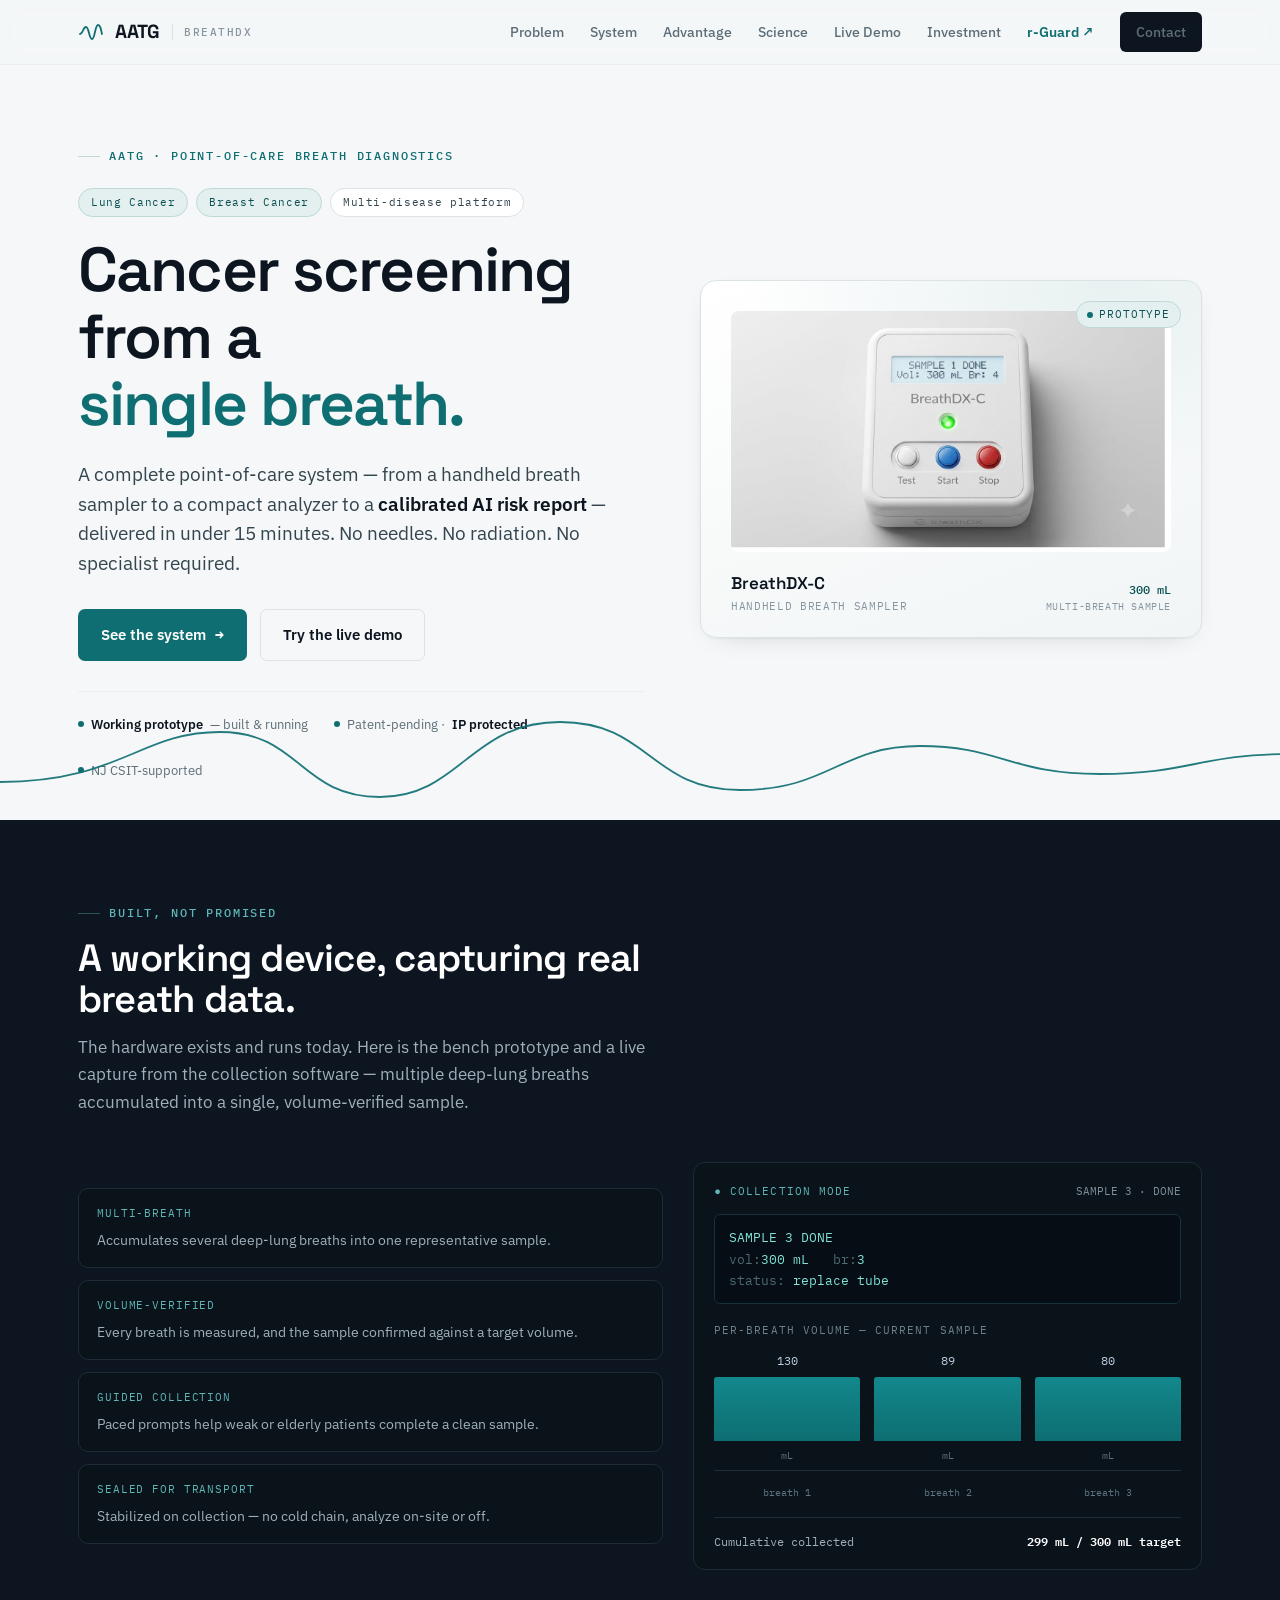
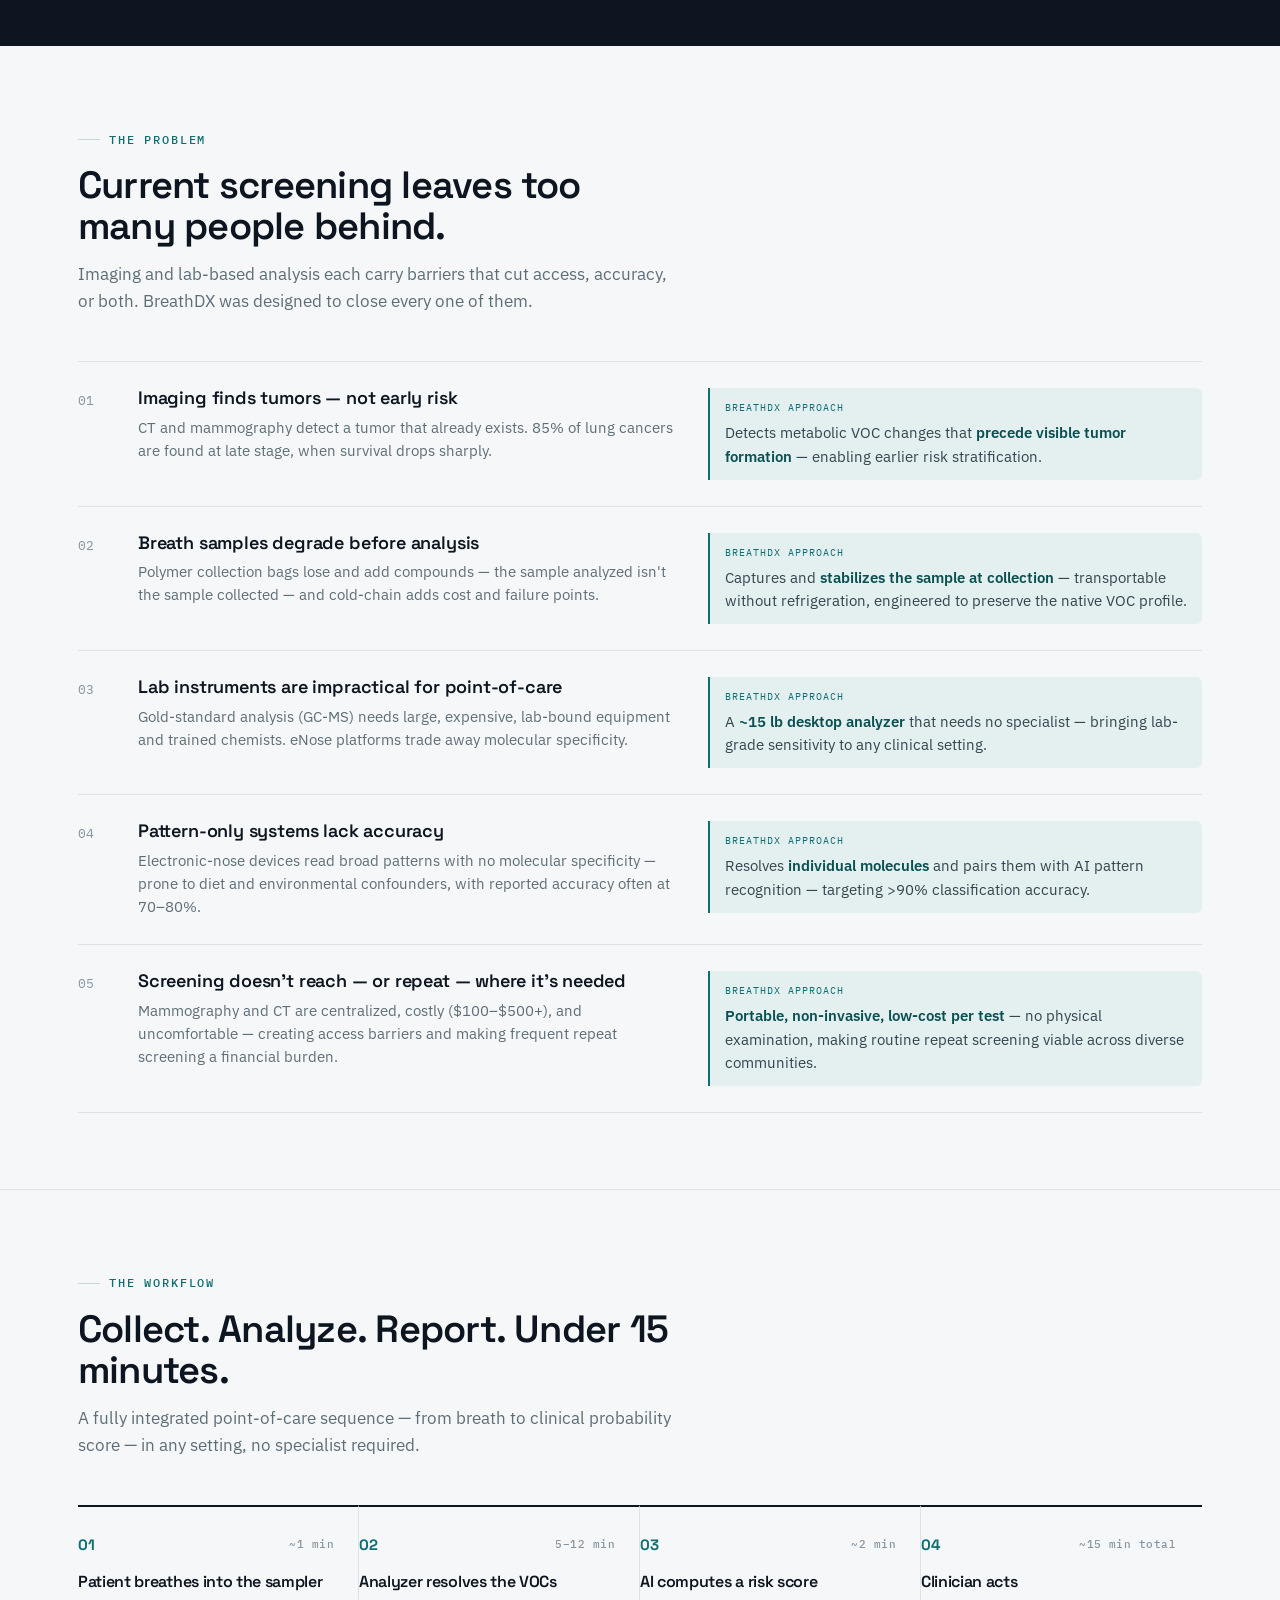
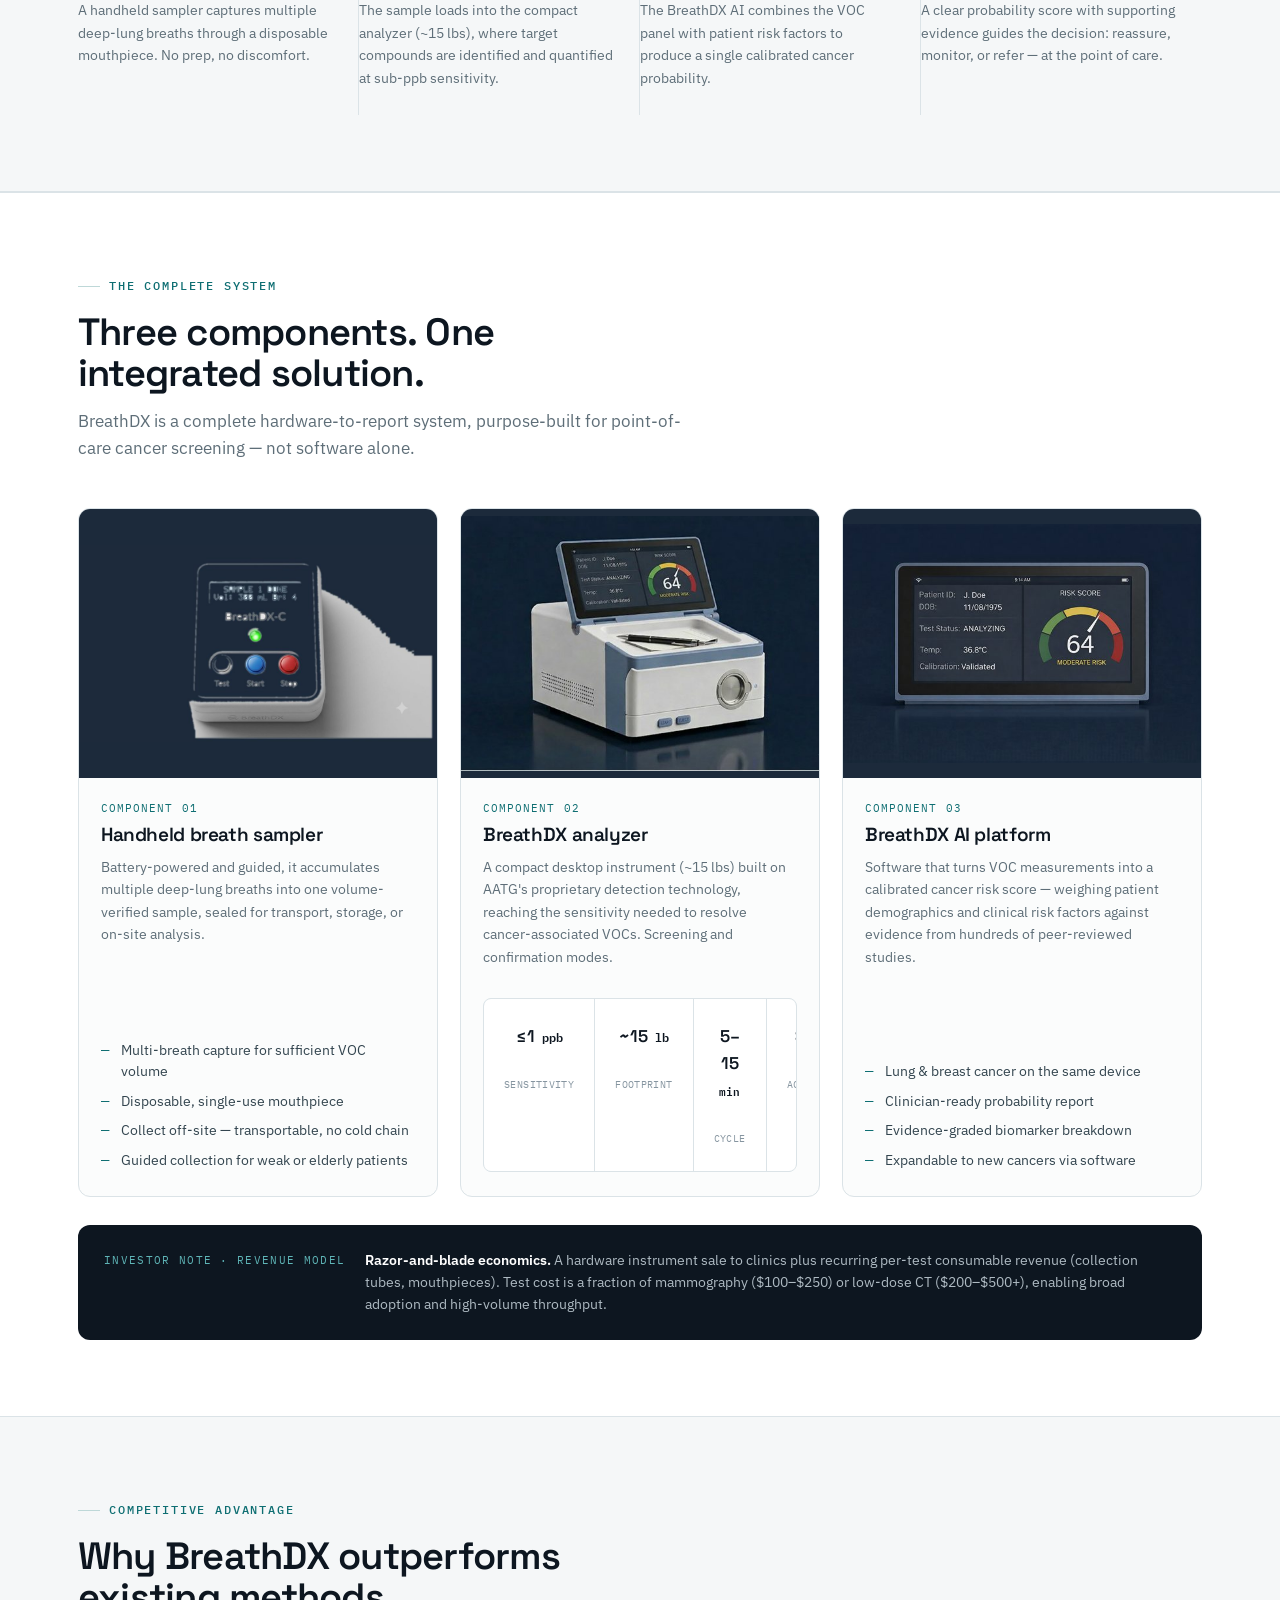
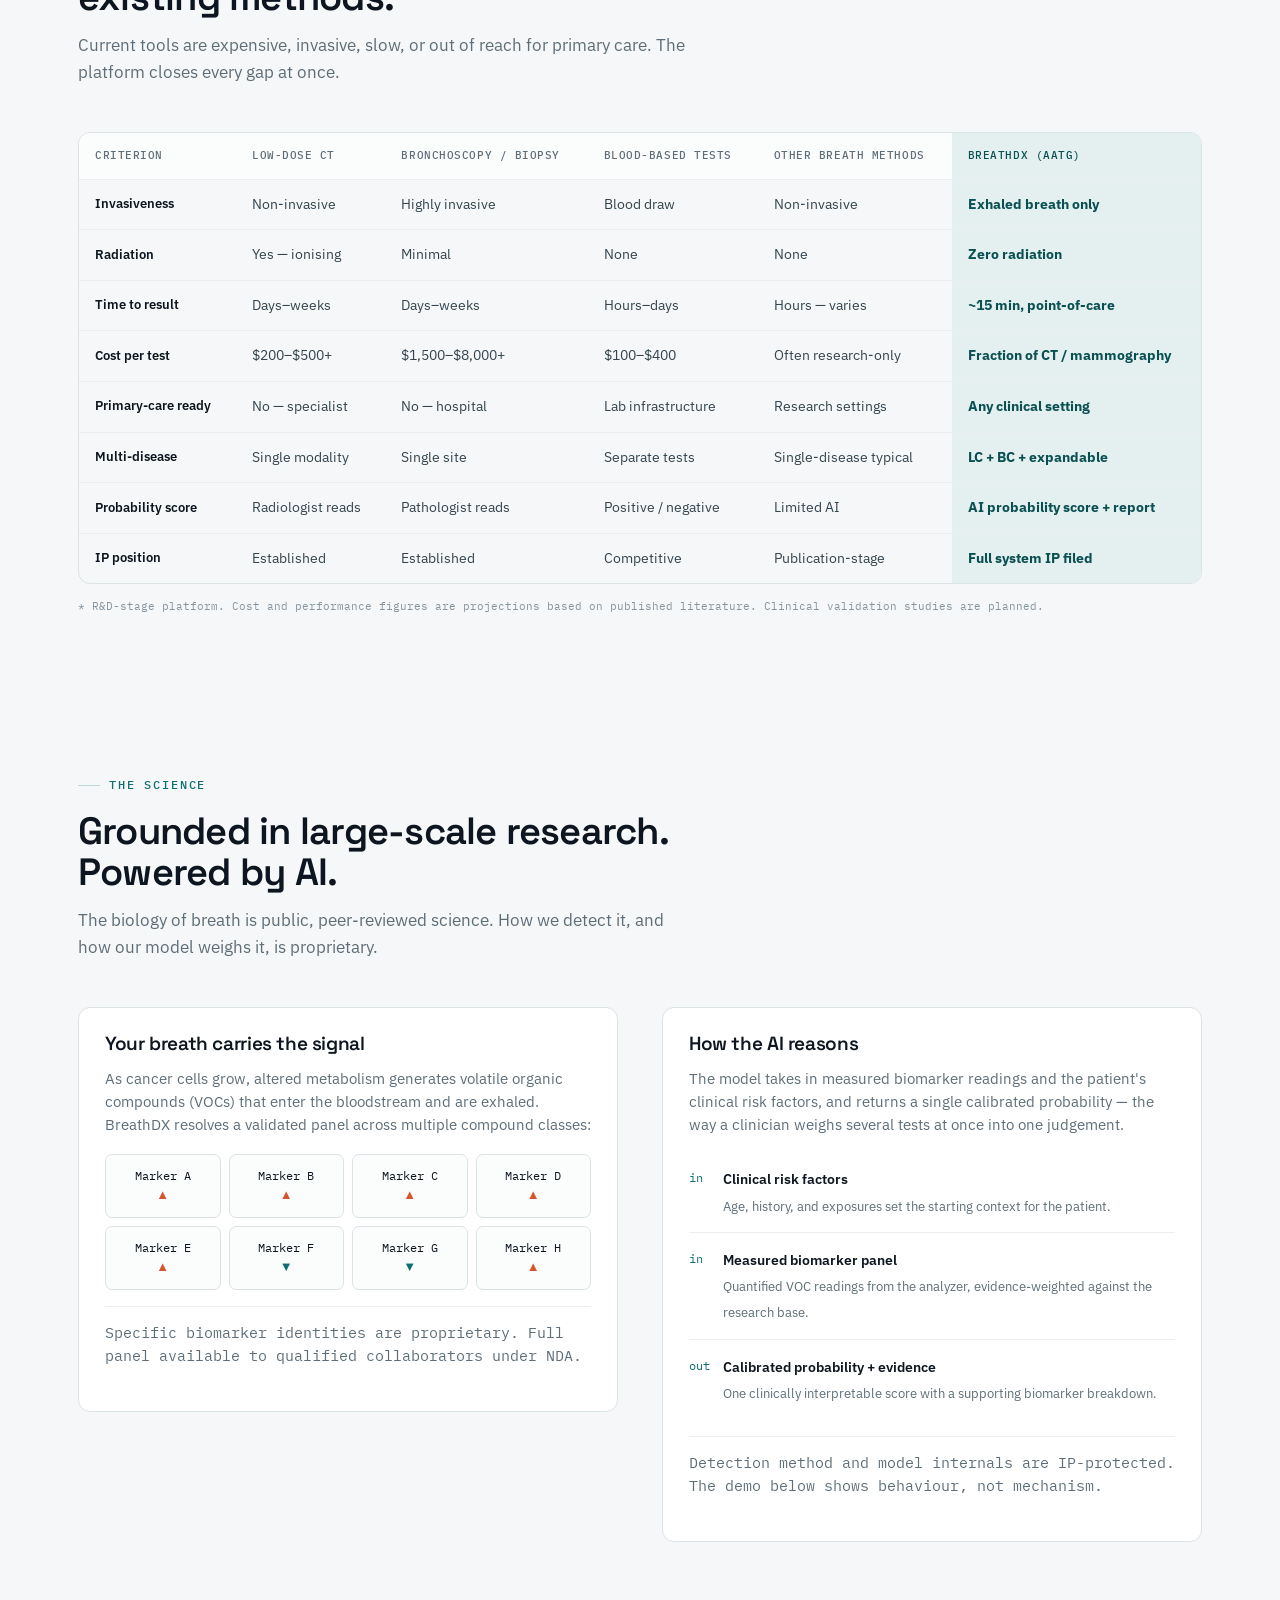
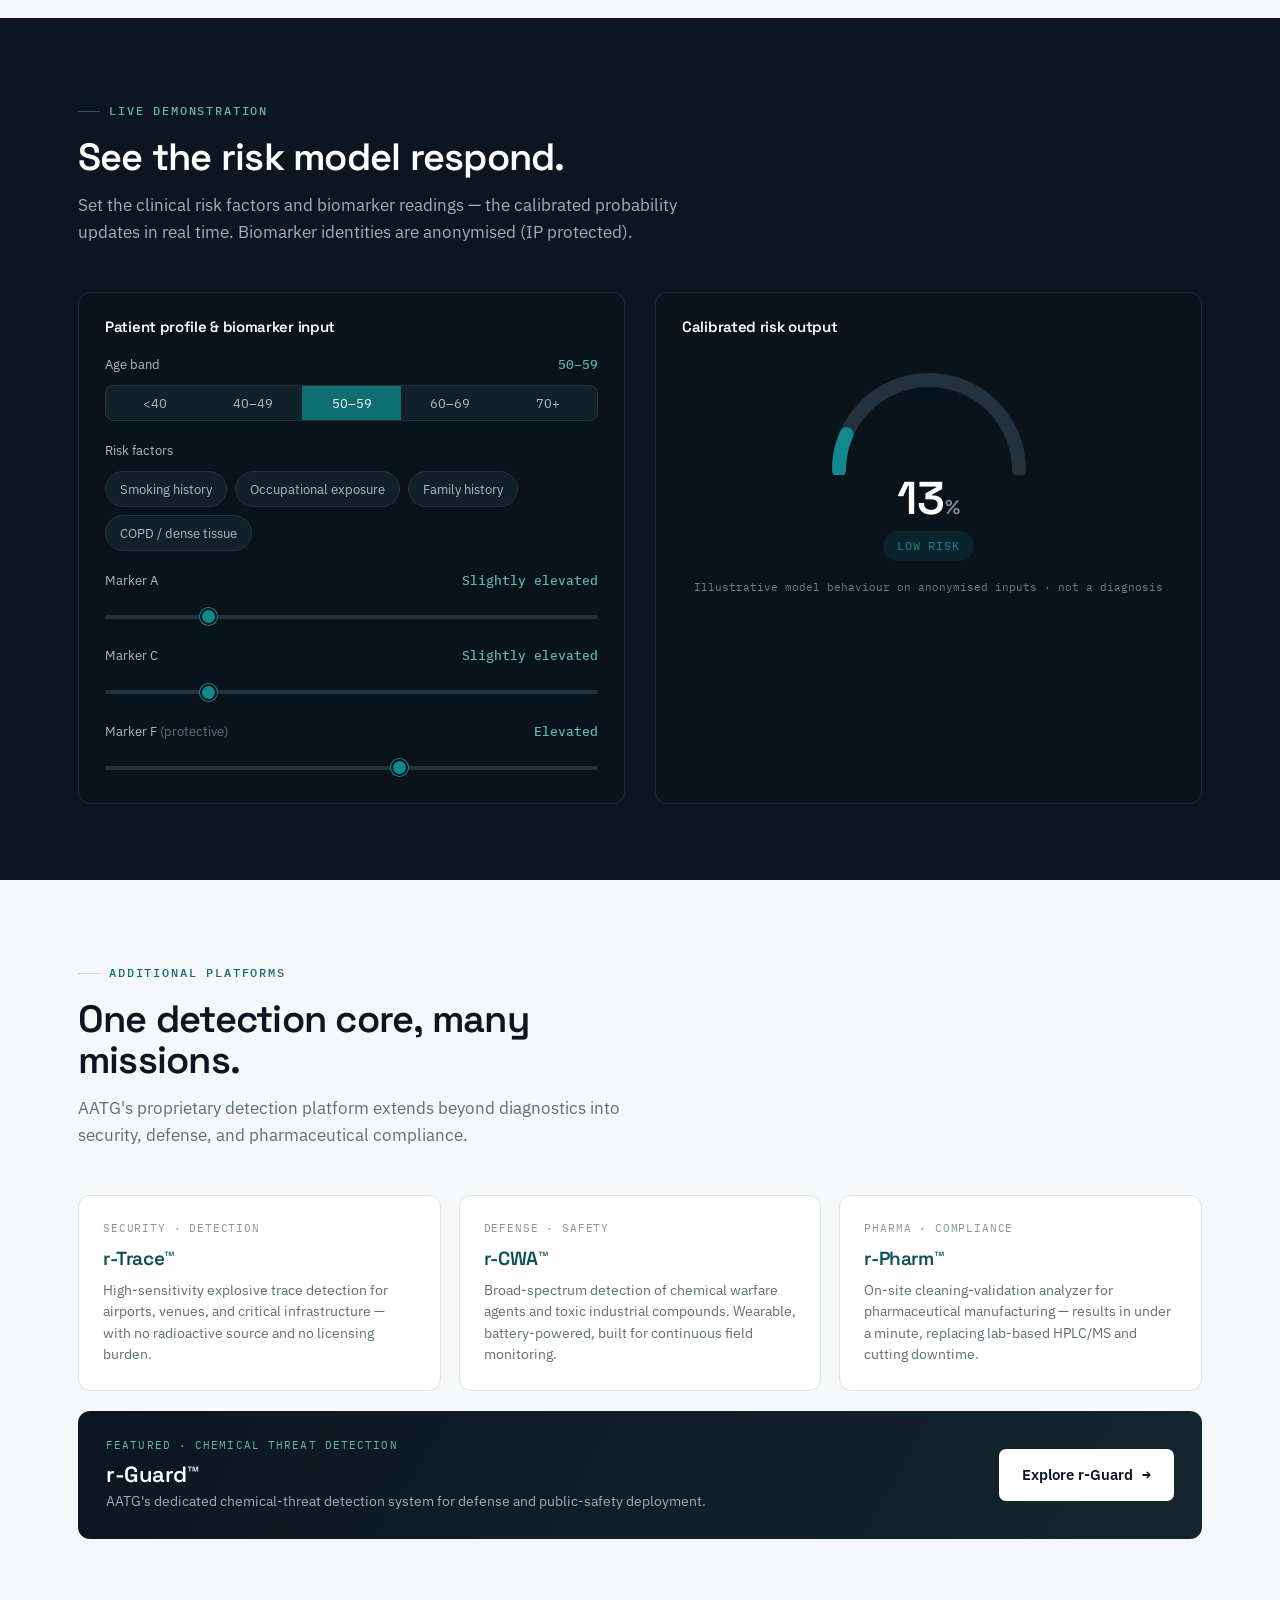
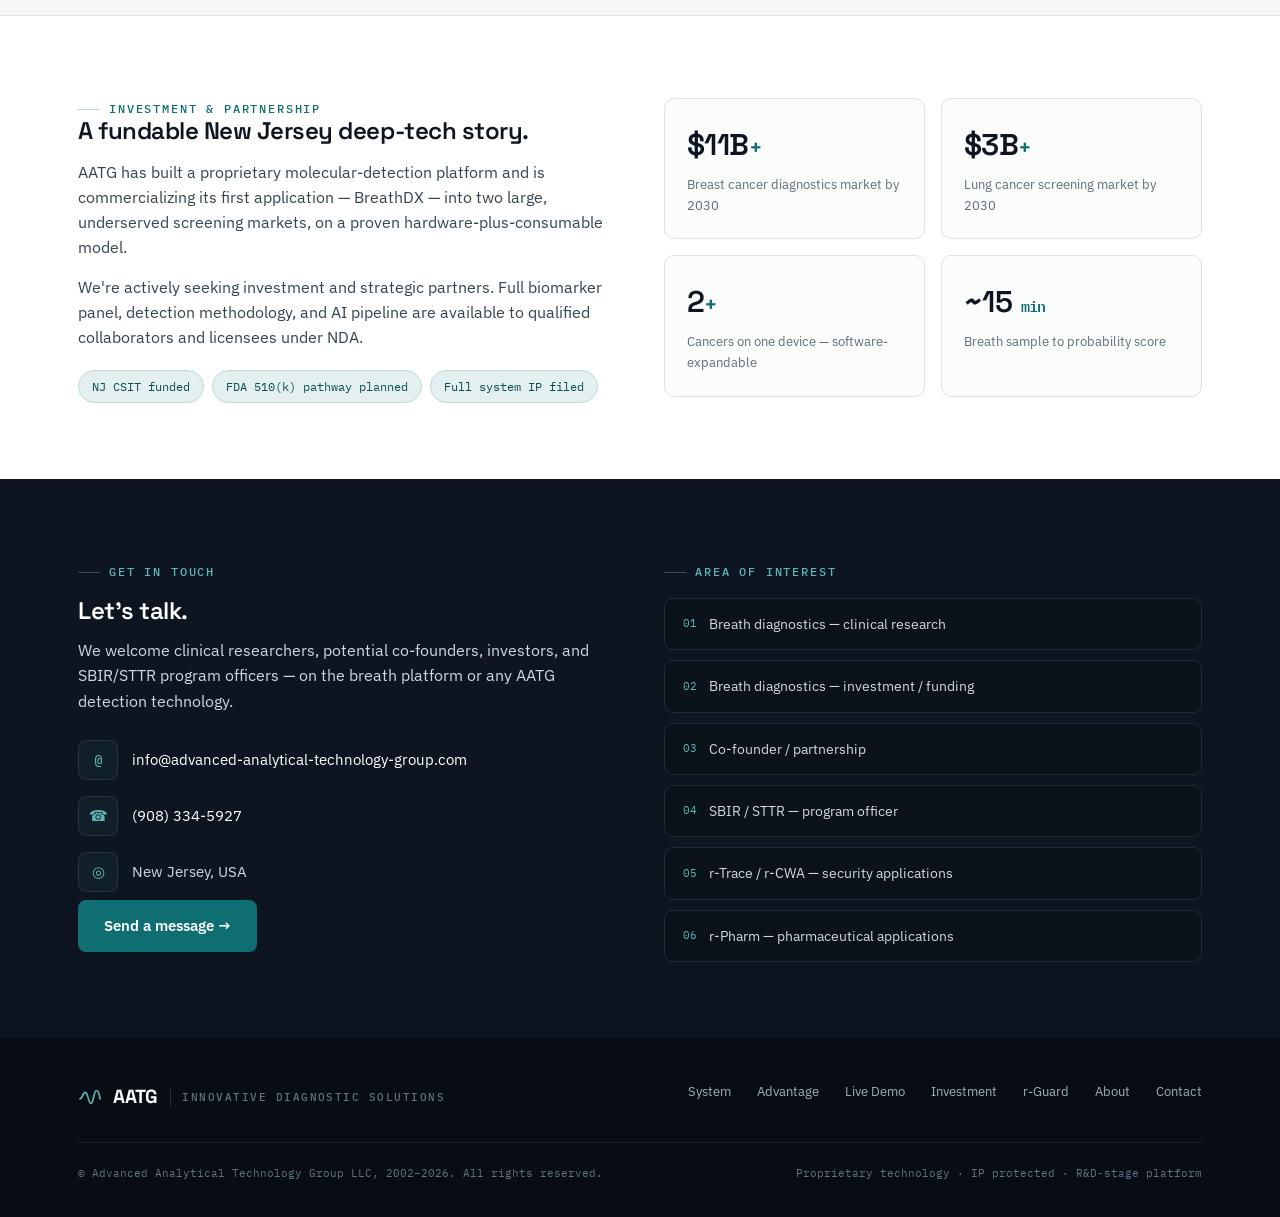
==== index.html @ a1926a1c "new sampler" ====
<!DOCTYPE html>
<html lang="en">
<head>
<meta charset="UTF-8">
<meta name="viewport" content="width=device-width, initial-scale=1.0">
<title>BreathDX — Point-of-Care Breath Cancer Screening | AATG</title>
<meta name="description" content="BreathDX by AATG: a point-of-care system that screens for cancer from a single breath — handheld sampler, compact analyzer, and calibrated AI risk report in under 15 minutes.">
<link rel="icon" type="image/png" href="[data-uri]">
<link rel="preconnect" href="https://fonts.googleapis.com">
<link rel="preconnect" href="https://fonts.gstatic.com" crossorigin>
<link href="https://fonts.googleapis.com/css2?family=Space+Grotesk:wght@400;500;600;700&family=IBM+Plex+Sans:wght@400;500;600;700&family=IBM+Plex+Mono:wght@400;500;600&display=swap" rel="stylesheet">
<style>
:root{
  --paper:#F5F7F8; --panel:#FFFFFF; --panel-2:#FBFCFC;
  --line:#DBE3E7; --line-soft:#E9EEF0;
  --ink:#0D1620; --body:#33454F; --muted:#5E6E78; --faint:#8695A0;
  --teal:#0E6E72; --teal-deep:#0A5053; --teal-tint:#E4EFEF; --teal-line:#BED8D8;
  --coral:#D6552F; --coral-deep:#B8461F; --coral-tint:#FAEBE3;
  --shadow:0 1px 2px rgba(13,22,32,.04), 0 8px 28px -18px rgba(13,22,32,.28);
  --radius:8px;
  --maxw:1180px;
  --display:'Space Grotesk',sans-serif;
  --sans:'IBM Plex Sans',sans-serif;
  --mono:'IBM Plex Mono',monospace;
}
*{box-sizing:border-box;margin:0;padding:0}
html{scroll-behavior:smooth}
body{
  font-family:var(--sans); color:var(--body); background:var(--paper);
  line-height:1.6; -webkit-font-smoothing:antialiased; overflow-x:hidden;
}
h1,h2,h3,h4{font-family:var(--display); color:var(--ink); line-height:1.08; letter-spacing:-.02em; font-weight:600}
a{color:inherit; text-decoration:none}
img{max-width:100%; display:block}
.wrap{max-width:var(--maxw); margin:0 auto; padding:0 28px}
.eyebrow{
  font-family:var(--mono); font-size:11.5px; font-weight:500; letter-spacing:.16em;
  text-transform:uppercase; color:var(--teal); display:inline-flex; align-items:center; gap:9px;
}
.eyebrow::before{content:""; width:22px; height:1px; background:var(--teal-line)}
.mono{font-family:var(--mono)}

/* ---------- NAV ---------- */
header.nav{position:sticky; top:0; z-index:60; background:rgba(245,247,248,.82); backdrop-filter:blur(10px); border-bottom:1px solid var(--line-soft)}
.nav-in{display:flex; align-items:center; justify-content:space-between; height:64px; max-width:var(--maxw); margin:0 auto; padding:0 28px}
.brand{display:flex; align-items:center; gap:11px; font-family:var(--display); font-weight:700; font-size:19px; letter-spacing:-.02em; color:var(--ink)}
.brand svg{display:block}
.brand .sub{font-family:var(--mono); font-weight:500; font-size:10.5px; letter-spacing:.14em; color:var(--faint); text-transform:uppercase; padding-left:11px; margin-left:2px; border-left:1px solid var(--line)}
.nav-links{display:flex; align-items:center; gap:26px}
.nav-links a{font-size:14px; color:var(--muted); font-weight:500; transition:color .15s}
.nav-links a:hover{color:var(--ink)}
.nav-links a.guard{color:var(--teal); font-weight:600}
.nav-cta{font-family:var(--sans); font-size:13.5px; font-weight:600; color:#fff; background:var(--ink); padding:9px 16px; border-radius:6px; transition:background .15s}
.nav-cta:hover{background:var(--teal)}
.burger{display:none; background:none; border:1px solid var(--line); border-radius:6px; width:40px; height:38px; cursor:pointer; align-items:center; justify-content:center}
.burger span{display:block; width:18px; height:2px; background:var(--ink); position:relative}
.burger span::before,.burger span::after{content:""; position:absolute; left:0; width:18px; height:2px; background:var(--ink)}
.burger span::before{top:-6px}.burger span::after{top:6px}

/* ---------- HERO ---------- */
.hero{position:relative; padding:74px 0 40px; overflow:hidden}
.hero-grid{display:grid; grid-template-columns:1.06fr .94fr; gap:56px; align-items:center}
.hero .tags{display:flex; gap:8px; flex-wrap:wrap; margin:22px 0 20px}
.tag{font-family:var(--mono); font-size:11px; letter-spacing:.06em; color:var(--body); background:var(--panel); border:1px solid var(--line); border-radius:100px; padding:5px 12px}
.tag.lead{border-color:var(--teal-line); color:var(--teal-deep); background:var(--teal-tint)}
.hero h1{font-size:clamp(38px,5.4vw,62px); font-weight:600; letter-spacing:-.03em}
.hero h1 .u{color:var(--teal); position:relative; white-space:nowrap}
.hero p.lede{font-size:18.5px; color:var(--body); margin:22px 0 30px; max-width:33em}
.hero p.lede b{color:var(--ink); font-weight:600}
.cta-row{display:flex; gap:13px; flex-wrap:wrap; align-items:center}
.btn{font-family:var(--sans); font-weight:600; font-size:15px; padding:13px 22px; border-radius:7px; cursor:pointer; border:1px solid transparent; transition:transform .12s, background .15s, border-color .15s; display:inline-flex; align-items:center; gap:9px}
.btn:active{transform:translateY(1px)}
.btn-primary{background:var(--teal); color:#fff}
.btn-primary:hover{background:var(--teal-deep)}
.btn-ghost{background:transparent; color:var(--ink); border-color:var(--line)}
.btn-ghost:hover{border-color:var(--ink)}
.btn .ar{font-family:var(--mono)}
.hero-trust{margin-top:30px; padding-top:22px; border-top:1px solid var(--line-soft); display:flex; gap:26px; flex-wrap:wrap; font-size:12.5px; color:var(--muted)}
.hero-trust b{color:var(--ink); font-weight:600}
.hero-trust span{display:inline-flex; align-items:center; gap:7px}
.dot{width:6px; height:6px; border-radius:50%; background:var(--teal)}

/* hero product panel */
.hero-panel{position:relative}
.device-card{background:linear-gradient(160deg,#fff,#f1f5f5); border:1px solid var(--line); border-radius:16px; padding:30px 30px 22px; box-shadow:var(--shadow); position:relative; overflow:hidden}
.device-card::before{content:""; position:absolute; inset:0; background:radial-gradient(120% 90% at 80% 0%, rgba(14,110,114,.08), transparent 60%)}
.device-card img{position:relative; width:100%; border-radius:8px}
.device-meta{display:flex; justify-content:space-between; align-items:flex-end; margin-top:18px; position:relative}
.device-meta .name{font-family:var(--display); font-weight:600; font-size:17px; color:var(--ink)}
.device-meta .role{font-family:var(--mono); font-size:11px; color:var(--faint); letter-spacing:.06em; text-transform:uppercase}
.pill-live{font-family:var(--mono); font-size:10.5px; letter-spacing:.08em; color:var(--teal-deep); background:var(--teal-tint); border:1px solid var(--teal-line); border-radius:100px; padding:4px 10px; display:inline-flex; align-items:center; gap:6px}
.pulse{width:6px;height:6px;border-radius:50%;background:var(--teal);box-shadow:0 0 0 0 rgba(14,110,114,.5);animation:pulse 2s infinite}
@keyframes pulse{0%{box-shadow:0 0 0 0 rgba(14,110,114,.45)}70%{box-shadow:0 0 0 7px rgba(14,110,114,0)}100%{box-shadow:0 0 0 0 rgba(14,110,114,0)}}

/* breath waveform signature */
.breathline{position:absolute; left:0; right:0; bottom:-2px; height:120px; pointer-events:none; opacity:.9}
.breathline path{fill:none; stroke:var(--teal-line); stroke-width:1.4}
.breathline path.accent{stroke:var(--teal); stroke-width:1.8}

/* ---------- SECTION SHELL ---------- */
section{padding:76px 0; position:relative}
.section-head{max-width:38em; margin-bottom:46px}
.section-head h2{font-size:clamp(27px,3.4vw,38px); margin:16px 0 14px}
.section-head p{font-size:17px; color:var(--muted)}
.divider-breath{height:1px; background:var(--line-soft); position:relative}

/* ---------- PROOF ---------- */
.proof{background:var(--ink); color:#cdd8de}
.proof .eyebrow{color:#5fb6b8}.proof .eyebrow::before{background:#2b5457}
.proof h2{color:#fff}
.proof .section-head p{color:#9fb0ba}
.proof-grid{display:grid; grid-template-columns:1.15fr 1fr; gap:30px; align-items:stretch}
.proof-facts{display:flex; flex-direction:column; gap:12px; justify-content:center}
.pf{background:#0a121a; border:1px solid #1e2c37; border-radius:10px; padding:16px 18px}
.pf-k{font-family:var(--mono); font-size:11px; letter-spacing:.08em; text-transform:uppercase; color:#5fb6b8; margin-bottom:6px}
.pf-t{font-size:14px; color:#9fb0ba}
/* rebuilt GUI panel */
.gui{background:#0a121a; border:1px solid #1e2c37; border-radius:12px; padding:20px 20px 18px; font-family:var(--mono); display:flex; flex-direction:column}
.gui-top{display:flex; justify-content:space-between; align-items:center; margin-bottom:14px}
.gui-top .mode{font-size:11px; letter-spacing:.1em; color:#5fb6b8}
.gui-top .st{font-size:10.5px; color:#7d909c}
.gui-screen{background:#060d14; border:1px solid #17323a; border-radius:6px; padding:12px 14px; color:#7fe3d8; font-size:12.5px; line-height:1.7; margin-bottom:18px}
.gui-screen .k{color:#4c6b72}
.gui-label{font-size:10.5px; letter-spacing:.1em; color:#6d818d; text-transform:uppercase; margin-bottom:12px}
.bars{display:flex; align-items:flex-end; gap:14px; height:120px; padding-bottom:6px; border-bottom:1px solid #1e2c37; margin-bottom:6px}
.bar{flex:1; display:flex; flex-direction:column; align-items:center; gap:7px; height:100%; justify-content:flex-end}
.bar .col{width:100%; background:linear-gradient(180deg,#12888c,#0e6e72); border-radius:3px 3px 0 0; position:relative}
.bar .v{font-size:12px; color:#bcd}
.bar .n{font-size:10px; color:#5f7480}
.bar-x{display:flex; gap:14px; margin-top:8px}
.bar-x span{flex:1; text-align:center; font-size:10px; color:#5f7480}
.gui-sum{display:flex; justify-content:space-between; margin-top:16px; padding-top:14px; border-top:1px solid #1e2c37; font-size:12px; color:#9fb0ba}
.gui-sum b{color:#fff; font-weight:600}

/* ---------- PROBLEM ---------- */
.prob-list{display:flex; flex-direction:column; gap:0; border-top:1px solid var(--line)}
.prob{display:grid; grid-template-columns:34px 1.1fr 1fr; gap:26px; padding:26px 0; border-bottom:1px solid var(--line); align-items:start}
.prob .idx{font-family:var(--mono); font-size:13px; color:var(--faint); padding-top:3px}
.prob h3{font-size:18px; margin-bottom:8px; letter-spacing:-.01em}
.prob .p-old{font-size:14.5px; color:var(--muted)}
.prob .p-fix{font-size:14.5px; color:var(--body); background:var(--teal-tint); border-left:2px solid var(--teal); padding:12px 15px; border-radius:0 6px 6px 0}
.prob .p-fix b{color:var(--teal-deep); font-weight:600}
.prob .p-fix .lbl{font-family:var(--mono); font-size:10px; letter-spacing:.1em; text-transform:uppercase; color:var(--teal); display:block; margin-bottom:5px}

/* ---------- WORKFLOW ---------- */
.flow{display:grid; grid-template-columns:repeat(4,1fr); gap:0; counter-reset:step}
.step{padding:26px 24px 26px 0; border-top:2px solid var(--ink); position:relative}
.step:not(:last-child){border-right:1px solid var(--line); padding-right:24px; margin-right:0; padding-left:0}
.step{padding-left:0; padding-right:26px}
.step .num{font-family:var(--display); font-weight:700; font-size:15px; color:var(--teal); display:flex; align-items:center; justify-content:space-between; margin-bottom:16px}
.step .num .t{font-family:var(--mono); font-size:11px; letter-spacing:.04em; color:var(--faint); font-weight:500}
.step h3{font-size:16px; margin-bottom:9px}
.step p{font-size:14px; color:var(--muted)}
@media(max-width:820px){.flow{grid-template-columns:1fr 1fr}}

/* ---------- SYSTEM ---------- */
.sys{background:var(--panel); border-top:1px solid var(--line); border-bottom:1px solid var(--line)}
.sys-grid{display:grid; grid-template-columns:repeat(3,1fr); gap:22px}
.comp{border:1px solid var(--line); border-radius:12px; background:var(--panel-2); overflow:hidden; display:flex; flex-direction:column}
.comp .ph{background:#1C2A3B; padding:0; aspect-ratio:4/3; display:flex; align-items:center; justify-content:center; overflow:hidden}
.comp .ph img{width:100%; height:100%; object-fit:contain}
.comp .body{padding:22px 22px 24px; flex:1; display:flex; flex-direction:column}
.comp .k{font-family:var(--mono); font-size:10.5px; letter-spacing:.1em; text-transform:uppercase; color:var(--teal); margin-bottom:9px}
.comp h3{font-size:19px; margin-bottom:10px}
.comp p{font-size:14px; color:var(--muted); margin-bottom:16px}
.comp ul{list-style:none; margin-top:auto; display:flex; flex-direction:column; gap:8px}
.comp li{font-size:13.5px; color:var(--body); padding-left:20px; position:relative}
.comp li::before{content:"—"; position:absolute; left:0; color:var(--teal); font-family:var(--mono)}
.specrow{display:grid; grid-template-columns:repeat(4,1fr); gap:1px; background:var(--line); border:1px solid var(--line); border-radius:8px; overflow:hidden; margin-top:14px}
.specrow div{background:var(--panel); padding:12px 10px; text-align:center}
.specrow .val{font-family:var(--display); font-weight:600; font-size:17px; color:var(--ink)}
.specrow .cap{font-family:var(--mono); font-size:9.5px; letter-spacing:.04em; color:var(--faint); text-transform:uppercase; margin-top:3px}

.investor-note{margin-top:28px; background:var(--ink); color:#cfd9df; border-radius:12px; padding:24px 26px; display:grid; grid-template-columns:auto 1fr; gap:20px; align-items:center}
.investor-note .k{font-family:var(--mono); font-size:11px; letter-spacing:.12em; color:#5fb6b8; white-space:nowrap; align-self:start; padding-top:3px}
.investor-note p{font-size:14px; color:#aebac2; margin:0}
.investor-note b{color:#fff; font-weight:600}

/* ---------- ADVANTAGE TABLE ---------- */
.cmp-wrap{overflow-x:auto; border:1px solid var(--line); border-radius:12px}
table.cmp{width:100%; border-collapse:collapse; min-width:820px; font-size:13.5px}
table.cmp th,table.cmp td{padding:14px 16px; text-align:left; border-bottom:1px solid var(--line-soft)}
table.cmp thead th{font-family:var(--mono); font-size:11px; letter-spacing:.05em; text-transform:uppercase; color:var(--muted); font-weight:500; background:var(--panel-2); vertical-align:bottom}
table.cmp thead th.us{color:var(--teal-deep); background:var(--teal-tint)}
table.cmp tbody th{font-family:var(--sans); font-weight:600; color:var(--ink); font-size:13px}
table.cmp td.us{background:var(--teal-tint); color:var(--teal-deep); font-weight:500}
table.cmp td.us b{color:var(--teal-deep)}
table.cmp tbody tr:last-child td,table.cmp tbody tr:last-child th{border-bottom:none}
.cmp-note{font-family:var(--mono); font-size:11px; color:var(--faint); margin-top:14px}

/* ---------- SCIENCE ---------- */
.sci-grid{display:grid; grid-template-columns:1fr 1fr; gap:44px; align-items:start}
.sci-card{background:var(--panel); border:1px solid var(--line); border-radius:12px; padding:26px}
.sci-card h3{font-size:19px; margin-bottom:12px; display:flex; align-items:center; gap:10px}
.sci-card p{font-size:14.5px; color:var(--muted); margin-bottom:18px}
.biopanel{display:grid; grid-template-columns:repeat(4,1fr); gap:8px}
.biochip{background:var(--panel-2); border:1px solid var(--line); border-radius:7px; padding:11px 8px; text-align:center}
.biochip .nm{font-family:var(--mono); font-size:12px; color:var(--ink)}
.biochip .ar{font-size:13px; font-weight:700}
.biochip .ar.up{color:var(--coral)}.biochip .ar.dn{color:var(--teal)}
.reason{display:flex; flex-direction:column; gap:2px}
.reason .r{display:flex; gap:14px; padding:14px 0; border-bottom:1px solid var(--line-soft)}
.reason .r:last-child{border-bottom:none}
.reason .ri{font-family:var(--mono); font-size:12px; color:var(--teal); width:20px; flex-shrink:0}
.reason .rt b{color:var(--ink); font-weight:600; font-size:14px; display:block; margin-bottom:2px; font-family:var(--sans)}
.reason .rt span{font-size:13px; color:var(--muted)}
.note-ip{font-family:var(--mono); font-size:11px; color:var(--faint); margin-top:16px; padding-top:14px; border-top:1px solid var(--line-soft)}

/* ---------- DEMO ---------- */
.demo{background:var(--ink); color:#cdd8de}
.demo .eyebrow{color:#5fb6b8}.demo .eyebrow::before{background:#2b5457}
.demo h2{color:#fff}.demo .section-head p{color:#9fb0ba}
.demo-grid{display:grid; grid-template-columns:1fr 1fr; gap:30px; align-items:stretch}
.demo-inputs,.demo-out{background:#0a121a; border:1px solid #1e2c37; border-radius:12px; padding:26px}
.demo-inputs h4,.demo-out h4{color:#fff; font-family:var(--display); font-size:15px; margin-bottom:20px; font-weight:600}
.ctrl{margin-bottom:20px}
.ctrl .lab{display:flex; justify-content:space-between; font-size:13px; color:#aebac2; margin-bottom:9px}
.ctrl .lab b{color:#5fb6b8; font-family:var(--mono); font-weight:500}
input[type=range]{width:100%; -webkit-appearance:none; height:4px; border-radius:4px; background:#22333f; outline:none}
input[type=range]::-webkit-slider-thumb{-webkit-appearance:none; width:17px; height:17px; border-radius:50%; background:#12888c; cursor:pointer; border:2px solid #0a121a; box-shadow:0 0 0 1px #12888c}
input[type=range]::-moz-range-thumb{width:15px; height:15px; border-radius:50%; background:#12888c; cursor:pointer; border:2px solid #0a121a}
.toggles{display:flex; gap:8px; flex-wrap:wrap}
.tg{font-family:var(--sans); font-size:12.5px; color:#aebac2; background:#12202a; border:1px solid #24343f; border-radius:100px; padding:7px 14px; cursor:pointer; transition:all .15s; user-select:none}
.tg.on{background:var(--teal); color:#fff; border-color:var(--teal)}
.seg{display:flex; background:#12202a; border:1px solid #24343f; border-radius:8px; overflow:hidden}
.seg button{flex:1; font-family:var(--sans); font-size:12.5px; color:#aebac2; background:none; border:none; padding:9px 4px; cursor:pointer; transition:all .15s}
.seg button.on{background:var(--teal); color:#fff}
.gauge-wrap{display:flex; flex-direction:column; align-items:center; justify-content:center; flex:1}
.gauge{position:relative; width:210px; height:120px}
.gval{font-family:var(--display); font-weight:600; font-size:46px; color:#fff; text-align:center; line-height:1}
.gval small{font-size:20px; color:#7d909c}
.gband{text-align:center; font-family:var(--mono); font-size:12px; letter-spacing:.08em; text-transform:uppercase; margin-top:10px; padding:5px 14px; border-radius:100px; display:inline-block}
.demo-foot{font-family:var(--mono); font-size:11px; color:#6d818d; margin-top:18px; text-align:center}

/* ---------- PLATFORMS ---------- */
.plat-grid{display:grid; grid-template-columns:repeat(3,1fr); gap:18px}
.plat{border:1px solid var(--line); border-radius:12px; padding:24px; background:var(--panel); transition:border-color .15s, transform .15s}
.plat:hover{border-color:var(--teal-line); transform:translateY(-2px)}
.plat .k{font-family:var(--mono); font-size:10.5px; letter-spacing:.08em; text-transform:uppercase; color:var(--faint); margin-bottom:12px}
.plat h3{font-size:19px; color:var(--teal-deep); margin-bottom:10px}
.plat p{font-size:13.5px; color:var(--muted)}
.guard-strip{margin-top:20px; background:linear-gradient(120deg,var(--ink),#13252d); border-radius:12px; padding:26px 28px; display:flex; align-items:center; justify-content:space-between; gap:24px; flex-wrap:wrap}
.guard-strip .gt .k{font-family:var(--mono); font-size:11px; letter-spacing:.1em; color:#5fb6b8; text-transform:uppercase}
.guard-strip .gt h3{color:#fff; font-size:22px; margin:8px 0 4px}
.guard-strip .gt p{color:#9fb0ba; font-size:14px; max-width:44em}
.guard-strip .btn-primary{background:#fff; color:var(--ink)}
.guard-strip .btn-primary:hover{background:var(--teal-tint)}

/* ---------- INVESTMENT ---------- */
.inv{background:var(--panel); border-top:1px solid var(--line)}
.inv-grid{display:grid; grid-template-columns:1fr 1fr; gap:48px; align-items:center}
.inv-stats{display:grid; grid-template-columns:1fr 1fr; gap:16px}
.istat{border:1px solid var(--line); border-radius:10px; padding:22px; background:var(--panel-2)}
.istat .v{font-family:var(--display); font-weight:600; font-size:30px; color:var(--ink); letter-spacing:-.02em}
.istat .v small{color:var(--teal); font-size:22px}
.istat .l{font-size:13px; color:var(--muted); margin-top:6px}
.inv-body h2{margin-bottom:16px}
.inv-body p{font-size:15.5px; color:var(--body); margin-bottom:16px}
.inv-tags{display:flex; gap:8px; flex-wrap:wrap; margin-top:20px}
.inv-tags span{font-family:var(--mono); font-size:12px; color:var(--teal-deep); background:var(--teal-tint); border:1px solid var(--teal-line); border-radius:100px; padding:6px 13px}

/* ---------- CONTACT ---------- */
.contact{background:var(--ink); color:#cdd8de}
.contact h2{color:#fff}
.contact-grid{display:grid; grid-template-columns:1fr 1fr; gap:48px; align-items:start}
.contact .eyebrow{color:#5fb6b8}.contact .eyebrow::before{background:#2b5457}
.contact .section-head p{color:#9fb0ba}
.cdetails{display:flex; flex-direction:column; gap:16px; margin-top:4px}
.cdet{display:flex; align-items:center; gap:14px; font-size:15px; color:#cfd9df}
.cdet .ic{width:40px; height:40px; border-radius:8px; background:#12202a; border:1px solid #24343f; display:flex; align-items:center; justify-content:center; color:#5fb6b8; font-family:var(--mono); font-size:15px}
.cdet a{color:#fff}
.cdet a:hover{color:#5fb6b8}
.audience{display:flex; flex-direction:column; gap:10px}
.aud{display:flex; align-items:center; gap:12px; background:#0a121a; border:1px solid #1e2c37; border-radius:9px; padding:14px 18px; font-size:14px; color:#cfd9df; transition:border-color .15s}
.aud:hover{border-color:#2f4a52}
.aud .n{font-family:var(--mono); font-size:11px; color:#5fb6b8}
.big-cta{display:inline-flex; margin-top:8px; background:var(--teal); color:#fff; font-weight:600; padding:14px 26px; border-radius:8px; font-size:15px}
.big-cta:hover{background:var(--teal-deep)}

/* ---------- FOOTER ---------- */
footer.ft{background:#070d13; color:#7d909c; padding:44px 0 34px; font-size:13px}
.ft-in{display:flex; justify-content:space-between; align-items:flex-start; gap:30px; flex-wrap:wrap}
.ft .brand{color:#fff}.ft .brand .sub{color:#5f7480; border-color:#22333f}
.ft-links{display:flex; gap:26px; flex-wrap:wrap}
.ft-links a{color:#9fb0ba}.ft-links a:hover{color:#fff}
.ft-legal{margin-top:30px; padding-top:22px; border-top:1px solid #16222b; display:flex; justify-content:space-between; gap:16px; flex-wrap:wrap; font-family:var(--mono); font-size:11px; color:#5f7480}

/* reveal */
.rv{opacity:0; transform:translateY(16px); transition:opacity .6s cubic-bezier(.2,.7,.2,1), transform .6s cubic-bezier(.2,.7,.2,1)}
.rv.in{opacity:1; transform:none}

@media(prefers-reduced-motion:reduce){*{animation:none!important; transition:none!important} .rv{opacity:1; transform:none}}

/* ---------- RESPONSIVE ---------- */
@media(max-width:940px){
  .hero-grid,.proof-grid,.sci-grid,.demo-grid,.inv-grid,.contact-grid{grid-template-columns:1fr}
  .hero-grid{gap:36px}
  .sys-grid,.plat-grid{grid-template-columns:1fr}
  .prob{grid-template-columns:26px 1fr; gap:16px}
  .prob .p-fix{grid-column:1/-1}
  .nav-links{display:none}
  .burger{display:flex}
  .nav-links.open{display:flex; position:absolute; top:64px; left:0; right:0; background:var(--paper); flex-direction:column; align-items:flex-start; gap:0; border-bottom:1px solid var(--line); padding:8px 28px 18px}
  .nav-links.open a{padding:11px 0; width:100%; border-bottom:1px solid var(--line-soft)}
  .inv-stats{grid-template-columns:1fr 1fr}
  .investor-note{grid-template-columns:1fr}
}
@media(max-width:560px){
  .wrap,.nav-in{padding-left:20px; padding-right:20px}
  .flow{grid-template-columns:1fr}
  .biopanel{grid-template-columns:repeat(2,1fr)}
  .specrow{grid-template-columns:1fr 1fr}
  .hero{padding-top:44px}
  section{padding:56px 0}
}
</style>
</head>
<body>

<!-- NAV -->
<header class="nav">
  <div class="nav-in">
    <a class="brand" href="#top">
      <svg width="26" height="26" viewBox="0 0 26 26" fill="none"><path d="M2 15 C5 15 5 8 8 8 C11 8 11 20 14 20 C17 20 17 6 20 6 C23 6 23 12 24 15" stroke="#0E6E72" stroke-width="1.8" stroke-linecap="round"/></svg>
      AATG<span class="sub">BreathDX</span>
    </a>
    <nav class="nav-links" id="navlinks">
      <a href="#problem">Problem</a>
      <a href="#system">System</a>
      <a href="#advantage">Advantage</a>
      <a href="#science">Science</a>
      <a href="#demo">Live Demo</a>
      <a href="#invest">Investment</a>
      <a class="guard" href="r-guard.html">r-Guard ↗</a>
      <a class="nav-cta" href="#contact">Contact</a>
    </nav>
    <button class="burger" id="burger" aria-label="Menu"><span></span></button>
  </div>
</header>

<!-- HERO -->
<section class="hero" id="top">
  <div class="wrap">
    <div class="hero-grid">
      <div class="hero-copy">
        <span class="eyebrow">AATG · Point-of-care breath diagnostics</span>
        <div class="tags">
          <span class="tag lead">Lung Cancer</span>
          <span class="tag lead">Breast Cancer</span>
          <span class="tag">Multi-disease platform</span>
        </div>
        <h1>Cancer screening from a <span class="u">single breath.</span></h1>
        <p class="lede">A complete point-of-care system — from a handheld breath sampler to a compact analyzer to a <b>calibrated AI risk report</b> — delivered in under 15 minutes. No needles. No radiation. No specialist required.</p>
        <div class="cta-row">
          <a class="btn btn-primary" href="#system">See the system <span class="ar">→</span></a>
          <a class="btn btn-ghost" href="#demo">Try the live demo</a>
        </div>
        <div class="hero-trust">
          <span><span class="dot"></span><b>Working prototype</b> — built &amp; running</span>
          <span><span class="dot"></span>Patent-pending · <b>IP protected</b></span>
          <span><span class="dot"></span>NJ CSIT-supported</span>
        </div>
      </div>
      <div class="hero-panel">
        <div class="device-card">
          <span class="pill-live" style="position:absolute; top:20px; right:20px; z-index:3"><span class="pulse"></span>PROTOTYPE</span>
          <img src="[data-uri]" alt="BreathDX-C handheld breath sampler controller">
          <div class="device-meta">
            <div>
              <div class="name">BreathDX-C</div>
              <div class="role">Handheld breath sampler</div>
            </div>
            <div style="text-align:right">
              <div class="mono" style="font-size:12px;color:var(--teal-deep);font-weight:500">300 mL</div>
              <div class="mono" style="font-size:10px;color:var(--faint);text-transform:uppercase;letter-spacing:.06em">multi-breath sample</div>
            </div>
          </div>
        </div>
      </div>
    </div>
  </div>
  <svg class="breathline" viewBox="0 0 1440 120" preserveAspectRatio="none">
    <path class="accent" id="bl1" d="M0,80 C120,80 140,30 220,30 C300,30 300,95 380,95 C460,95 470,20 560,20 C650,20 650,88 740,88 C830,88 840,44 920,44 C1000,44 1010,72 1100,72 C1190,72 1200,52 1290,52 C1380,52 1400,80 1440,80"/>
  </svg>
</section>

<!-- PROOF -->
<section class="proof" id="proof">
  <div class="wrap">
    <div class="section-head">
      <span class="eyebrow">Built, not promised</span>
      <h2>A working device, capturing real breath data.</h2>
      <p>The hardware exists and runs today. Here is the bench prototype and a live capture from the collection software — multiple deep-lung breaths accumulated into a single, volume-verified sample.</p>
    </div>
    <div class="proof-grid">
      <div class="proof-facts">
        <div class="pf"><div class="pf-k">Multi-breath</div><div class="pf-t">Accumulates several deep-lung breaths into one representative sample.</div></div>
        <div class="pf"><div class="pf-k">Volume-verified</div><div class="pf-t">Every breath is measured, and the sample confirmed against a target volume.</div></div>
        <div class="pf"><div class="pf-k">Guided collection</div><div class="pf-t">Paced prompts help weak or elderly patients complete a clean sample.</div></div>
        <div class="pf"><div class="pf-k">Sealed for transport</div><div class="pf-t">Stabilized on collection — no cold chain, analyze on-site or off.</div></div>
      </div>
      <div class="gui">
        <div class="gui-top"><span class="mode">● COLLECTION MODE</span><span class="st">SAMPLE 3 · DONE</span></div>
        <div class="gui-screen">
          SAMPLE 3 DONE<br>
          <span class="k">vol:</span>300 mL &nbsp; <span class="k">br:</span>3<br>
          <span class="k">status:</span> replace tube
        </div>
        <div class="gui-label">Per-breath volume — current sample</div>
        <div class="bars">
          <div class="bar"><span class="v">130</span><div class="col" style="height:100%"></div><span class="n">mL</span></div>
          <div class="bar"><span class="v">89</span><div class="col" style="height:68%"></div><span class="n">mL</span></div>
          <div class="bar"><span class="v">80</span><div class="col" style="height:61%"></div><span class="n">mL</span></div>
        </div>
        <div class="bar-x"><span>breath 1</span><span>breath 2</span><span>breath 3</span></div>
        <div class="gui-sum"><span>Cumulative collected</span><b>299 mL / 300 mL target</b></div>
      </div>
    </div>
  </div>
</section>

<!-- PROBLEM -->
<section id="problem">
  <div class="wrap">
    <div class="section-head">
      <span class="eyebrow">The problem</span>
      <h2>Current screening leaves too many people behind.</h2>
      <p>Imaging and lab-based analysis each carry barriers that cut access, accuracy, or both. BreathDX was designed to close every one of them.</p>
    </div>
    <div class="prob-list">
      <div class="prob rv">
        <div class="idx">01</div>
        <div><h3>Imaging finds tumors — not early risk</h3><p class="p-old">CT and mammography detect a tumor that already exists. 85% of lung cancers are found at late stage, when survival drops sharply.</p></div>
        <div class="p-fix"><span class="lbl">BreathDX approach</span>Detects metabolic VOC changes that <b>precede visible tumor formation</b> — enabling earlier risk stratification.</div>
      </div>
      <div class="prob rv">
        <div class="idx">02</div>
        <div><h3>Breath samples degrade before analysis</h3><p class="p-old">Polymer collection bags lose and add compounds — the sample analyzed isn't the sample collected — and cold-chain adds cost and failure points.</p></div>
        <div class="p-fix"><span class="lbl">BreathDX approach</span>Captures and <b>stabilizes the sample at collection</b> — transportable without refrigeration, engineered to preserve the native VOC profile.</div>
      </div>
      <div class="prob rv">
        <div class="idx">03</div>
        <div><h3>Lab instruments are impractical for point-of-care</h3><p class="p-old">Gold-standard analysis (GC-MS) needs large, expensive, lab-bound equipment and trained chemists. eNose platforms trade away molecular specificity.</p></div>
        <div class="p-fix"><span class="lbl">BreathDX approach</span>A <b>~15 lb desktop analyzer</b> that needs no specialist — bringing lab-grade sensitivity to any clinical setting.</div>
      </div>
      <div class="prob rv">
        <div class="idx">04</div>
        <div><h3>Pattern-only systems lack accuracy</h3><p class="p-old">Electronic-nose devices read broad patterns with no molecular specificity — prone to diet and environmental confounders, with reported accuracy often at 70–80%.</p></div>
        <div class="p-fix"><span class="lbl">BreathDX approach</span>Resolves <b>individual molecules</b> and pairs them with AI pattern recognition — targeting &gt;90% classification accuracy.</div>
      </div>
      <div class="prob rv">
        <div class="idx">05</div>
        <div><h3>Screening doesn't reach — or repeat — where it's needed</h3><p class="p-old">Mammography and CT are centralized, costly ($100–$500+), and uncomfortable — creating access barriers and making frequent repeat screening a financial burden.</p></div>
        <div class="p-fix"><span class="lbl">BreathDX approach</span><b>Portable, non-invasive, low-cost per test</b> — no physical examination, making routine repeat screening viable across diverse communities.</div>
      </div>
    </div>
  </div>
</section>

<!-- WORKFLOW -->
<section class="sys" id="workflow" style="background:var(--paper)">
  <div class="wrap">
    <div class="section-head">
      <span class="eyebrow">The workflow</span>
      <h2>Collect. Analyze. Report. Under 15 minutes.</h2>
      <p>A fully integrated point-of-care sequence — from breath to clinical probability score — in any setting, no specialist required.</p>
    </div>
    <div class="flow">
      <div class="step rv"><div class="num">01<span class="t">~1 min</span></div><h3>Patient breathes into the sampler</h3><p>A handheld sampler captures multiple deep-lung breaths through a disposable mouthpiece. No prep, no discomfort.</p></div>
      <div class="step rv"><div class="num">02<span class="t">5–12 min</span></div><h3>Analyzer resolves the VOCs</h3><p>The sample loads into the compact analyzer (~15 lbs), where target compounds are identified and quantified at sub-ppb sensitivity.</p></div>
      <div class="step rv"><div class="num">03<span class="t">~2 min</span></div><h3>AI computes a risk score</h3><p>The BreathDX AI combines the VOC panel with patient risk factors to produce a single calibrated cancer probability.</p></div>
      <div class="step rv"><div class="num">04<span class="t">~15 min total</span></div><h3>Clinician acts</h3><p>A clear probability score with supporting evidence guides the decision: reassure, monitor, or refer — at the point of care.</p></div>
    </div>
  </div>
</section>

<!-- SYSTEM -->
<section class="sys" id="system">
  <div class="wrap">
    <div class="section-head">
      <span class="eyebrow">The complete system</span>
      <h2>Three components. One integrated solution.</h2>
      <p>BreathDX is a complete hardware-to-report system, purpose-built for point-of-care cancer screening — not software alone.</p>
    </div>
    <div class="sys-grid">
      <div class="comp rv">
        <div class="ph"><img src="[data-uri]" alt="BreathDX-C handheld breath sampler"></div>
        <div class="body">
          <div class="k">Component 01</div>
          <h3>Handheld breath sampler</h3>
          <p>Battery-powered and guided, it accumulates multiple deep-lung breaths into one volume-verified sample, sealed for transport, storage, or on-site analysis.</p>
          <ul>
            <li>Multi-breath capture for sufficient VOC volume</li>
            <li>Disposable, single-use mouthpiece</li>
            <li>Collect off-site — transportable, no cold chain</li>
            <li>Guided collection for weak or elderly patients</li>
          </ul>
        </div>
      </div>
      <div class="comp rv">
        <div class="ph"><img src="[data-uri]" alt="BreathDX analyzer"></div>
        <div class="body">
          <div class="k">Component 02</div>
          <h3>BreathDX analyzer</h3>
          <p>A compact desktop instrument (~15 lbs) built on AATG's proprietary detection technology, reaching the sensitivity needed to resolve cancer-associated VOCs. Screening and confirmation modes.</p>
          <div class="specrow">
            <div><div class="val">≤1<small class="mono" style="font-size:12px"> ppb</small></div><div class="cap">Sensitivity</div></div>
            <div><div class="val">~15<small class="mono" style="font-size:12px"> lb</small></div><div class="cap">Footprint</div></div>
            <div><div class="val">5–15<small class="mono" style="font-size:11px"> min</small></div><div class="cap">Cycle</div></div>
            <div><div class="val">&gt;90<small>%</small></div><div class="cap">Accuracy*</div></div>
          </div>
        </div>
      </div>
      <div class="comp rv">
        <div class="ph"><img src="[data-uri]" alt="BreathDX AI risk report"></div>
        <div class="body">
          <div class="k">Component 03</div>
          <h3>BreathDX AI platform</h3>
          <p>Software that turns VOC measurements into a calibrated cancer risk score — weighing patient demographics and clinical risk factors against evidence from hundreds of peer-reviewed studies.</p>
          <ul>
            <li>Lung &amp; breast cancer on the same device</li>
            <li>Clinician-ready probability report</li>
            <li>Evidence-graded biomarker breakdown</li>
            <li>Expandable to new cancers via software</li>
          </ul>
        </div>
      </div>
    </div>
    <div class="investor-note rv">
      <span class="k">INVESTOR NOTE · REVENUE MODEL</span>
      <p><b>Razor-and-blade economics.</b> A hardware instrument sale to clinics plus recurring per-test consumable revenue (collection tubes, mouthpieces). Test cost is a fraction of mammography ($100–$250) or low-dose CT ($200–$500+), enabling broad adoption and high-volume throughput.</p>
    </div>
  </div>
</section>

<!-- ADVANTAGE -->
<section id="advantage">
  <div class="wrap">
    <div class="section-head">
      <span class="eyebrow">Competitive advantage</span>
      <h2>Why BreathDX outperforms existing methods.</h2>
      <p>Current tools are expensive, invasive, slow, or out of reach for primary care. The platform closes every gap at once.</p>
    </div>
    <div class="cmp-wrap rv">
      <table class="cmp">
        <thead><tr>
          <th>Criterion</th><th>Low-dose CT</th><th>Bronchoscopy / biopsy</th><th>Blood-based tests</th><th>Other breath methods</th><th class="us">BreathDX (AATG)</th>
        </tr></thead>
        <tbody>
          <tr><th>Invasiveness</th><td>Non-invasive</td><td>Highly invasive</td><td>Blood draw</td><td>Non-invasive</td><td class="us"><b>Exhaled breath only</b></td></tr>
          <tr><th>Radiation</th><td>Yes — ionising</td><td>Minimal</td><td>None</td><td>None</td><td class="us"><b>Zero radiation</b></td></tr>
          <tr><th>Time to result</th><td>Days–weeks</td><td>Days–weeks</td><td>Hours–days</td><td>Hours — varies</td><td class="us"><b>~15 min, point-of-care</b></td></tr>
          <tr><th>Cost per test</th><td>$200–$500+</td><td>$1,500–$8,000+</td><td>$100–$400</td><td>Often research-only</td><td class="us"><b>Fraction of CT / mammography</b></td></tr>
          <tr><th>Primary-care ready</th><td>No — specialist</td><td>No — hospital</td><td>Lab infrastructure</td><td>Research settings</td><td class="us"><b>Any clinical setting</b></td></tr>
          <tr><th>Multi-disease</th><td>Single modality</td><td>Single site</td><td>Separate tests</td><td>Single-disease typical</td><td class="us"><b>LC + BC + expandable</b></td></tr>
          <tr><th>Probability score</th><td>Radiologist reads</td><td>Pathologist reads</td><td>Positive / negative</td><td>Limited AI</td><td class="us"><b>AI probability score + report</b></td></tr>
          <tr><th>IP position</th><td>Established</td><td>Established</td><td>Competitive</td><td>Publication-stage</td><td class="us"><b>Full system IP filed</b></td></tr>
        </tbody>
      </table>
    </div>
    <p class="cmp-note">* R&amp;D-stage platform. Cost and performance figures are projections based on published literature. Clinical validation studies are planned.</p>
  </div>
</section>

<!-- SCIENCE -->
<section id="science" style="background:var(--paper)">
  <div class="wrap">
    <div class="section-head">
      <span class="eyebrow">The science</span>
      <h2>Grounded in large-scale research. Powered by AI.</h2>
      <p>The biology of breath is public, peer-reviewed science. How we detect it, and how our model weighs it, is proprietary.</p>
    </div>
    <div class="sci-grid">
      <div class="sci-card rv">
        <h3>Your breath carries the signal</h3>
        <p>As cancer cells grow, altered metabolism generates volatile organic compounds (VOCs) that enter the bloodstream and are exhaled. BreathDX resolves a validated panel across multiple compound classes:</p>
        <div class="biopanel">
          <div class="biochip"><div class="nm">Marker A</div><div class="ar up">▲</div></div>
          <div class="biochip"><div class="nm">Marker B</div><div class="ar up">▲</div></div>
          <div class="biochip"><div class="nm">Marker C</div><div class="ar up">▲</div></div>
          <div class="biochip"><div class="nm">Marker D</div><div class="ar up">▲</div></div>
          <div class="biochip"><div class="nm">Marker E</div><div class="ar up">▲</div></div>
          <div class="biochip"><div class="nm">Marker F</div><div class="ar dn">▼</div></div>
          <div class="biochip"><div class="nm">Marker G</div><div class="ar dn">▼</div></div>
          <div class="biochip"><div class="nm">Marker H</div><div class="ar up">▲</div></div>
        </div>
        <p class="note-ip">Specific biomarker identities are proprietary. Full panel available to qualified collaborators under NDA.</p>
      </div>
      <div class="sci-card rv">
        <h3>How the AI reasons</h3>
        <p>The model takes in measured biomarker readings and the patient's clinical risk factors, and returns a single calibrated probability — the way a clinician weighs several tests at once into one judgement.</p>
        <div class="reason">
          <div class="r"><span class="ri">in</span><div class="rt"><b>Clinical risk factors</b><span>Age, history, and exposures set the starting context for the patient.</span></div></div>
          <div class="r"><span class="ri">in</span><div class="rt"><b>Measured biomarker panel</b><span>Quantified VOC readings from the analyzer, evidence-weighted against the research base.</span></div></div>
          <div class="r"><span class="ri">out</span><div class="rt"><b>Calibrated probability + evidence</b><span>One clinically interpretable score with a supporting biomarker breakdown.</span></div></div>
        </div>
        <p class="note-ip">Detection method and model internals are IP-protected. The demo below shows behaviour, not mechanism.</p>
      </div>
    </div>
  </div>
</section>

<!-- DEMO -->
<section class="demo" id="demo">
  <div class="wrap">
    <div class="section-head">
      <span class="eyebrow">Live demonstration</span>
      <h2>See the risk model respond.</h2>
      <p>Set the clinical risk factors and biomarker readings — the calibrated probability updates in real time. Biomarker identities are anonymised (IP protected).</p>
    </div>
    <div class="demo-grid">
      <div class="demo-inputs">
        <h4>Patient profile &amp; biomarker input</h4>
        <div class="ctrl">
          <div class="lab"><span>Age band</span><b id="ageLab">50–59</b></div>
          <div class="seg" id="ageSeg">
            <button data-v="0">&lt;40</button><button data-v="1">40–49</button><button class="on" data-v="2">50–59</button><button data-v="3">60–69</button><button data-v="4">70+</button>
          </div>
        </div>
        <div class="ctrl">
          <div class="lab"><span>Risk factors</span></div>
          <div class="toggles" id="rf">
            <span class="tg" data-w="18">Smoking history</span>
            <span class="tg" data-w="12">Occupational exposure</span>
            <span class="tg" data-w="10">Family history</span>
            <span class="tg" data-w="8">COPD / dense tissue</span>
          </div>
        </div>
        <div class="ctrl"><div class="lab"><span>Marker A</span><b><span id="vA">Normal</span></b></div><input type="range" min="0" max="100" value="20" id="A"></div>
        <div class="ctrl"><div class="lab"><span>Marker C</span><b><span id="vC">Normal</span></b></div><input type="range" min="0" max="100" value="20" id="C"></div>
        <div class="ctrl" style="margin-bottom:0"><div class="lab"><span>Marker F <span style="color:#5f7480">(protective)</span></span><b><span id="vF">Normal</span></b></div><input type="range" min="0" max="100" value="60" id="F"></div>
      </div>
      <div class="demo-out">
        <h4>Calibrated risk output</h4>
        <div class="gauge-wrap">
          <svg class="gauge" viewBox="0 0 210 120">
            <path d="M15 115 A90 90 0 0 1 195 115" fill="none" stroke="#22333f" stroke-width="14" stroke-linecap="round"/>
            <path id="arc" d="M15 115 A90 90 0 0 1 195 115" fill="none" stroke="#12888c" stroke-width="14" stroke-linecap="round" stroke-dasharray="283" stroke-dashoffset="283" style="transition:stroke-dashoffset .5s cubic-bezier(.2,.7,.2,1), stroke .3s"/>
          </svg>
          <div class="gval" id="pct">18<small>%</small></div>
          <div style="text-align:center"><span class="gband" id="band">Low risk</span></div>
        </div>
        <div class="demo-foot">Illustrative model behaviour on anonymised inputs · not a diagnosis</div>
      </div>
    </div>
  </div>
</section>

<!-- PLATFORMS -->
<section id="platforms">
  <div class="wrap">
    <div class="section-head">
      <span class="eyebrow">Additional platforms</span>
      <h2>One detection core, many missions.</h2>
      <p>AATG's proprietary detection platform extends beyond diagnostics into security, defense, and pharmaceutical compliance.</p>
    </div>
    <div class="plat-grid">
      <div class="plat rv"><div class="k">Security · Detection</div><h3>r-Trace™</h3><p>High-sensitivity explosive trace detection for airports, venues, and critical infrastructure — with no radioactive source and no licensing burden.</p></div>
      <div class="plat rv"><div class="k">Defense · Safety</div><h3>r-CWA™</h3><p>Broad-spectrum detection of chemical warfare agents and toxic industrial compounds. Wearable, battery-powered, built for continuous field monitoring.</p></div>
      <div class="plat rv"><div class="k">Pharma · Compliance</div><h3>r-Pharm™</h3><p>On-site cleaning-validation analyzer for pharmaceutical manufacturing — results in under a minute, replacing lab-based HPLC/MS and cutting downtime.</p></div>
    </div>
    <div class="guard-strip rv">
      <div class="gt">
        <div class="k">Featured · Chemical threat detection</div>
        <h3>r-Guard™</h3>
        <p>AATG's dedicated chemical-threat detection system for defense and public-safety deployment.</p>
      </div>
      <a class="btn btn-primary" href="r-guard.html">Explore r-Guard <span class="ar">→</span></a>
    </div>
  </div>
</section>

<!-- INVESTMENT -->
<section class="inv" id="invest">
  <div class="wrap">
    <div class="inv-grid">
      <div class="inv-body">
        <span class="eyebrow">Investment &amp; partnership</span>
        <h2>A fundable New Jersey deep-tech story.</h2>
        <p>AATG has built a proprietary molecular-detection platform and is commercializing its first application — BreathDX — into two large, underserved screening markets, on a proven hardware-plus-consumable model.</p>
        <p>We're actively seeking investment and strategic partners. Full biomarker panel, detection methodology, and AI pipeline are available to qualified collaborators and licensees under NDA.</p>
        <div class="inv-tags">
          <span>NJ CSIT funded</span><span>FDA 510(k) pathway planned</span><span>Full system IP filed</span>
        </div>
      </div>
      <div class="inv-stats">
        <div class="istat"><div class="v">$11B<small>+</small></div><div class="l">Breast cancer diagnostics market by 2030</div></div>
        <div class="istat"><div class="v">$3B<small>+</small></div><div class="l">Lung cancer screening market by 2030</div></div>
        <div class="istat"><div class="v">2<small>+</small></div><div class="l">Cancers on one device — software-expandable</div></div>
        <div class="istat"><div class="v">~15<small class="mono" style="font-size:15px"> min</small></div><div class="l">Breath sample to probability score</div></div>
      </div>
    </div>
  </div>
</section>

<!-- CONTACT -->
<section class="contact" id="contact">
  <div class="wrap">
    <div class="contact-grid">
      <div>
        <span class="eyebrow">Get in touch</span>
        <h2 style="margin:16px 0 14px">Let's talk.</h2>
        <p class="section-head" style="margin-bottom:26px; max-width:34em">We welcome clinical researchers, potential co-founders, investors, and SBIR/STTR program officers — on the breath platform or any AATG detection technology.</p>
        <div class="cdetails">
          <div class="cdet"><span class="ic">@</span><a href="mailto:info@advanced-analytical-technology-group.com">info@advanced-analytical-technology-group.com</a></div>
          <div class="cdet"><span class="ic">☎</span><a href="tel:+19083345927">(908) 334-5927</a></div>
          <div class="cdet"><span class="ic">◎</span><span>New Jersey, USA</span></div>
        </div>
        <a class="big-cta" href="mailto:info@advanced-analytical-technology-group.com?subject=BreathDX%20Inquiry">Send a message →</a>
      </div>
      <div>
        <div class="eyebrow" style="margin-bottom:16px">Area of interest</div>
        <div class="audience">
          <a class="aud" href="mailto:info@advanced-analytical-technology-group.com?subject=Clinical%20Research"><span class="n">01</span> Breath diagnostics — clinical research</a>
          <a class="aud" href="mailto:info@advanced-analytical-technology-group.com?subject=Investment"><span class="n">02</span> Breath diagnostics — investment / funding</a>
          <a class="aud" href="mailto:info@advanced-analytical-technology-group.com?subject=Partnership"><span class="n">03</span> Co-founder / partnership</a>
          <a class="aud" href="mailto:info@advanced-analytical-technology-group.com?subject=SBIR%20STTR"><span class="n">04</span> SBIR / STTR — program officer</a>
          <a class="aud" href="mailto:info@advanced-analytical-technology-group.com?subject=Security%20Applications"><span class="n">05</span> r-Trace / r-CWA — security applications</a>
          <a class="aud" href="mailto:info@advanced-analytical-technology-group.com?subject=Pharma%20Applications"><span class="n">06</span> r-Pharm — pharmaceutical applications</a>
        </div>
      </div>
    </div>
  </div>
</section>

<!-- FOOTER -->
<footer class="ft">
  <div class="wrap">
    <div class="ft-in">
      <a class="brand" href="#top">
        <svg width="24" height="24" viewBox="0 0 26 26" fill="none"><path d="M2 15 C5 15 5 8 8 8 C11 8 11 20 14 20 C17 20 17 6 20 6 C23 6 23 12 24 15" stroke="#5fb6b8" stroke-width="1.8" stroke-linecap="round"/></svg>
        AATG<span class="sub">Innovative diagnostic solutions</span>
      </a>
      <nav class="ft-links">
        <a href="#system">System</a><a href="#advantage">Advantage</a><a href="#demo">Live Demo</a><a href="#invest">Investment</a><a href="r-guard.html">r-Guard</a><a href="about.html">About</a><a href="#contact">Contact</a>
      </nav>
    </div>
    <div class="ft-legal">
      <span>© Advanced Analytical Technology Group LLC, 2002–2026. All rights reserved.</span>
      <span>Proprietary technology · IP protected · R&amp;D-stage platform</span>
    </div>
  </div>
</footer>

<script>
// mobile nav
document.getElementById('burger').addEventListener('click',function(){
  document.getElementById('navlinks').classList.toggle('open');
});
document.querySelectorAll('#navlinks a').forEach(function(a){a.addEventListener('click',function(){document.getElementById('navlinks').classList.remove('open')})});

// reveal on scroll
var io=new IntersectionObserver(function(es){es.forEach(function(e){if(e.isIntersecting){e.target.classList.add('in');io.unobserve(e.target)}})},{threshold:.14});
document.querySelectorAll('.rv').forEach(function(el){io.observe(el)});

// breath line draw
window.addEventListener('load',function(){
  var p=document.getElementById('bl1'); if(p&&!window.matchMedia('(prefers-reduced-motion:reduce)').matches){var L=p.getTotalLength();p.style.strokeDasharray=L;p.style.strokeDashoffset=L;p.getBoundingClientRect();p.style.transition='stroke-dashoffset 2.4s cubic-bezier(.4,0,.2,1)';p.style.strokeDashoffset=0;}
});

// ---- live demo ----
var state={age:2, rf:0, A:20, C:20, F:60};
function clamp(x,a,b){return Math.max(a,Math.min(b,x))}
function compute(){
  // black-box scoring: monotonic blend of context + markers, normalised to a probability.
  var base=[3,6,10,16,24][state.age];
  var markers=(state.A*0.20 + state.C*0.18);      // elevated markers push risk up
  var protect=(state.F-50)*0.14;                   // high protective marker pulls risk down
  var raw=base + state.rf + markers*0.6 - protect;
  var p=clamp(Math.round(raw),2,97);
  return p;
}
function label(v){return v<20?'Normal':v<45?'Slightly elevated':v<70?'Elevated':'High'}
function render(){
  var p=compute();
  document.getElementById('pct').innerHTML=p+'<small>%</small>';
  var arc=document.getElementById('arc'); arc.style.strokeDashoffset=283-(283*p/100);
  var band=document.getElementById('band'); var col,txt,bg;
  if(p<25){txt='Low risk';col='#12888c';bg='rgba(18,136,140,.15)'}
  else if(p<50){txt='Moderate';col='#c9a227';bg='rgba(201,162,39,.15)'}
  else if(p<72){txt='Elevated';col='#e07b3c';bg='rgba(224,123,60,.15)'}
  else{txt='High risk';col='#d6552f';bg='rgba(214,85,47,.18)'}
  band.textContent=txt; band.style.color=col; band.style.background=bg;
  arc.style.stroke=col;
  document.getElementById('vA').textContent=label(state.A);
  document.getElementById('vC').textContent=label(state.C);
  document.getElementById('vF').textContent=label(state.F);
}
document.querySelectorAll('#ageSeg button').forEach(function(b){b.addEventListener('click',function(){
  document.querySelectorAll('#ageSeg button').forEach(function(x){x.classList.remove('on')});
  b.classList.add('on'); state.age=+b.dataset.v;
  document.getElementById('ageLab').textContent=b.textContent; render();
})});
document.querySelectorAll('#rf .tg').forEach(function(t){t.addEventListener('click',function(){
  t.classList.toggle('on');
  var s=0; document.querySelectorAll('#rf .tg.on').forEach(function(x){s+=+x.dataset.w}); state.rf=s; render();
})});
['A','C','F'].forEach(function(id){document.getElementById(id).addEventListener('input',function(e){state[id]=+e.target.value; render()})});
render();
</script>
</body>
</html>
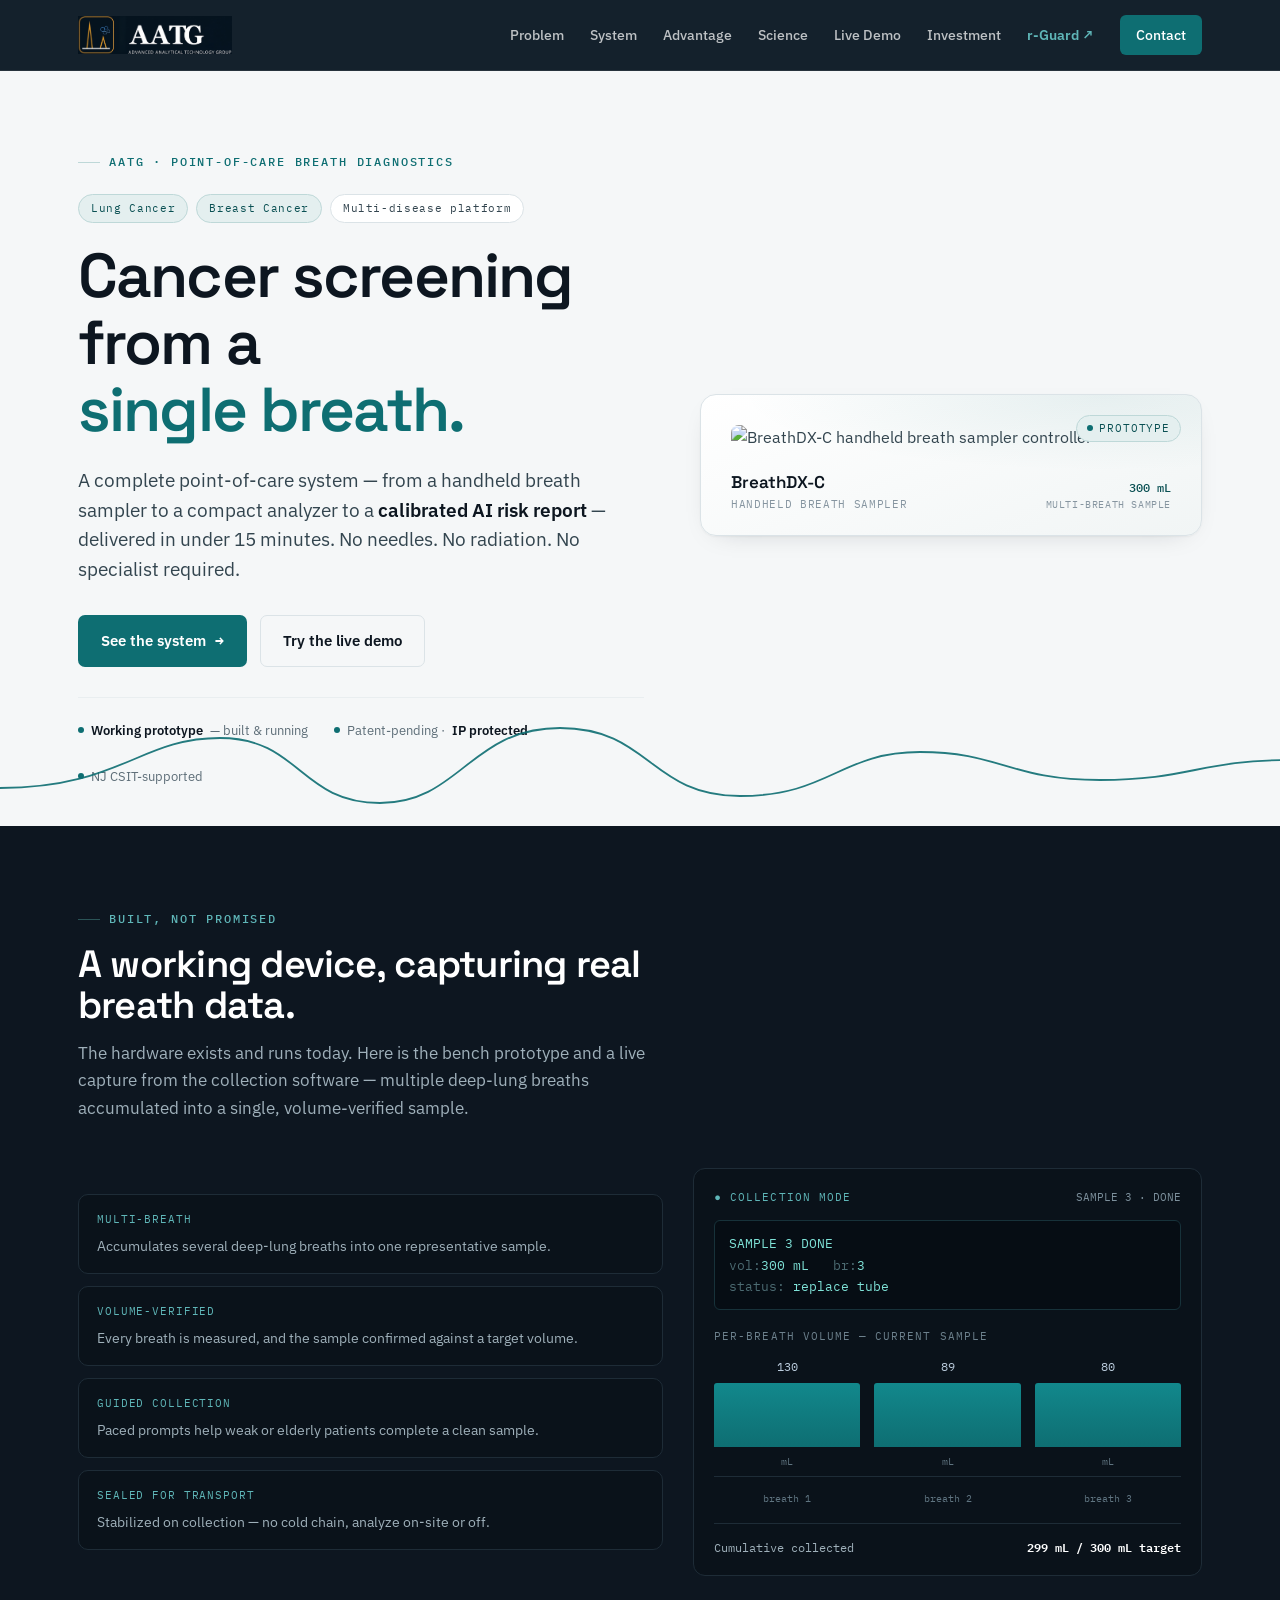
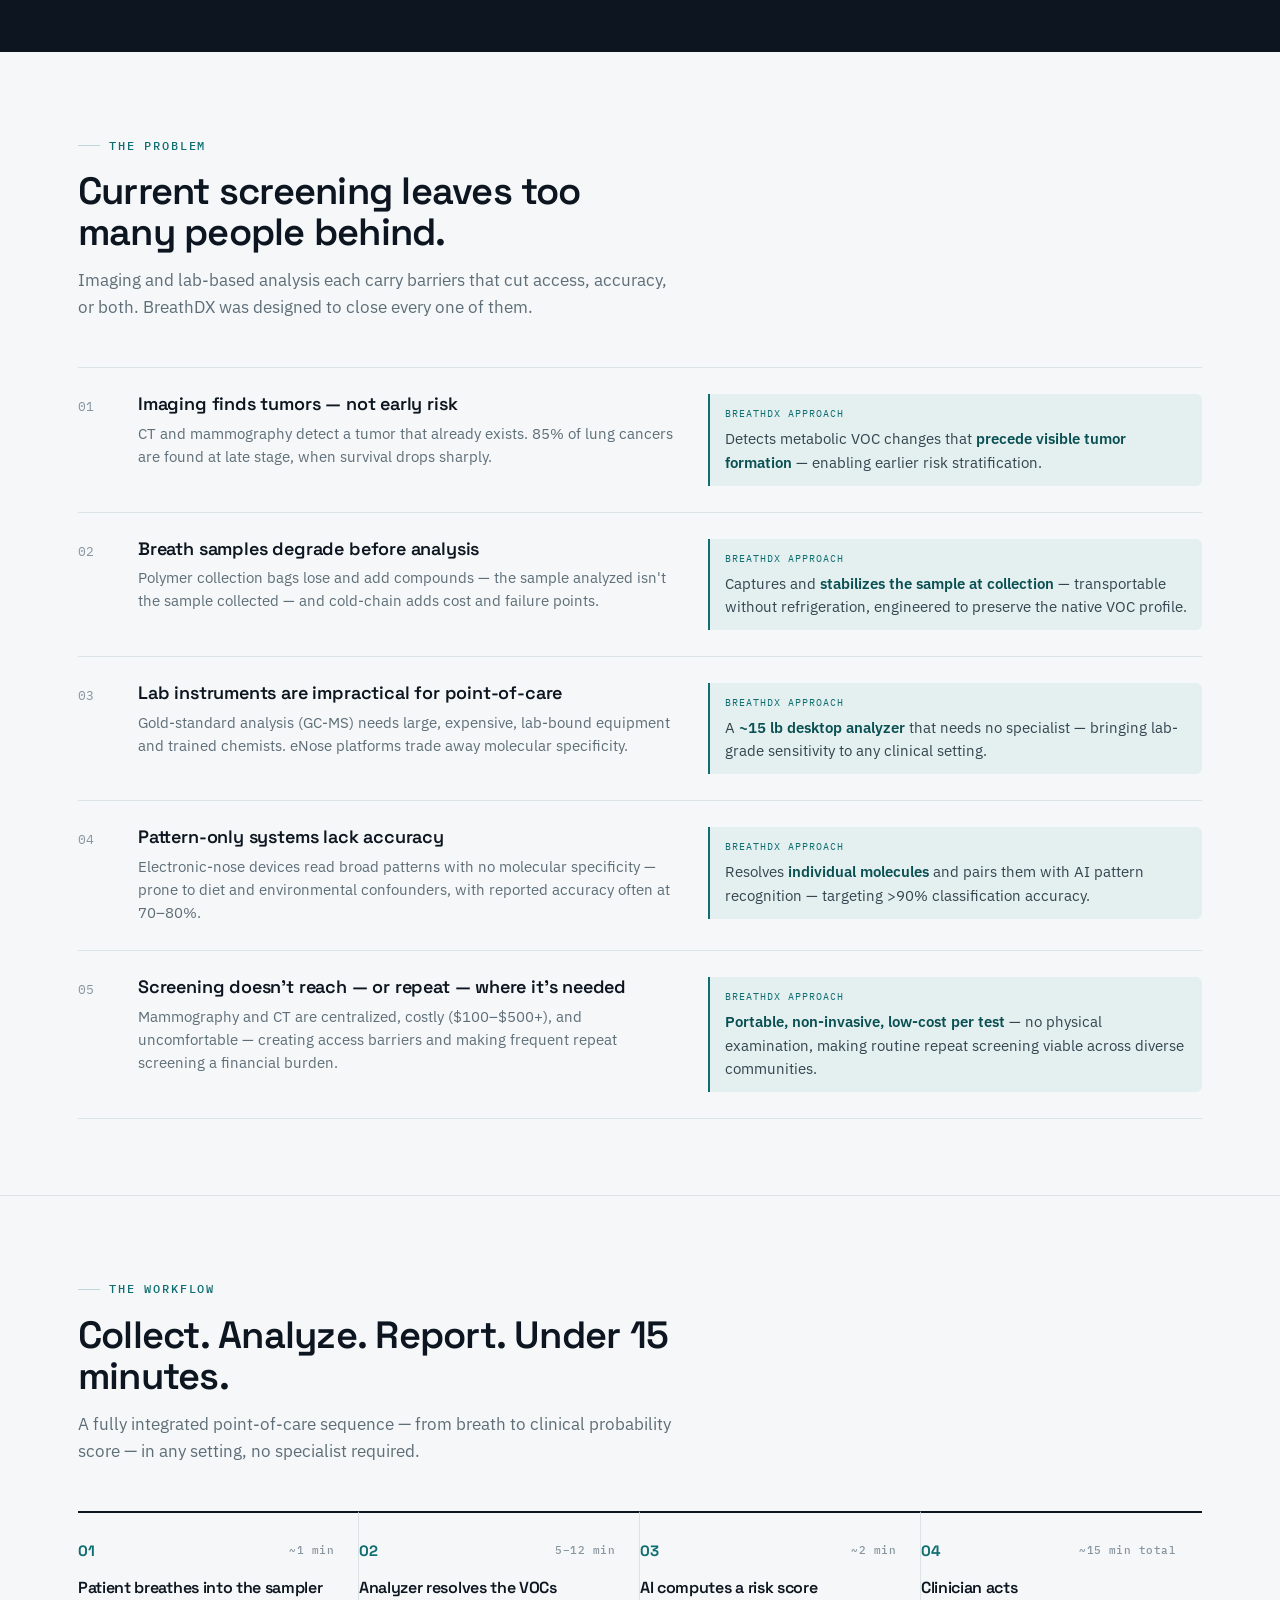
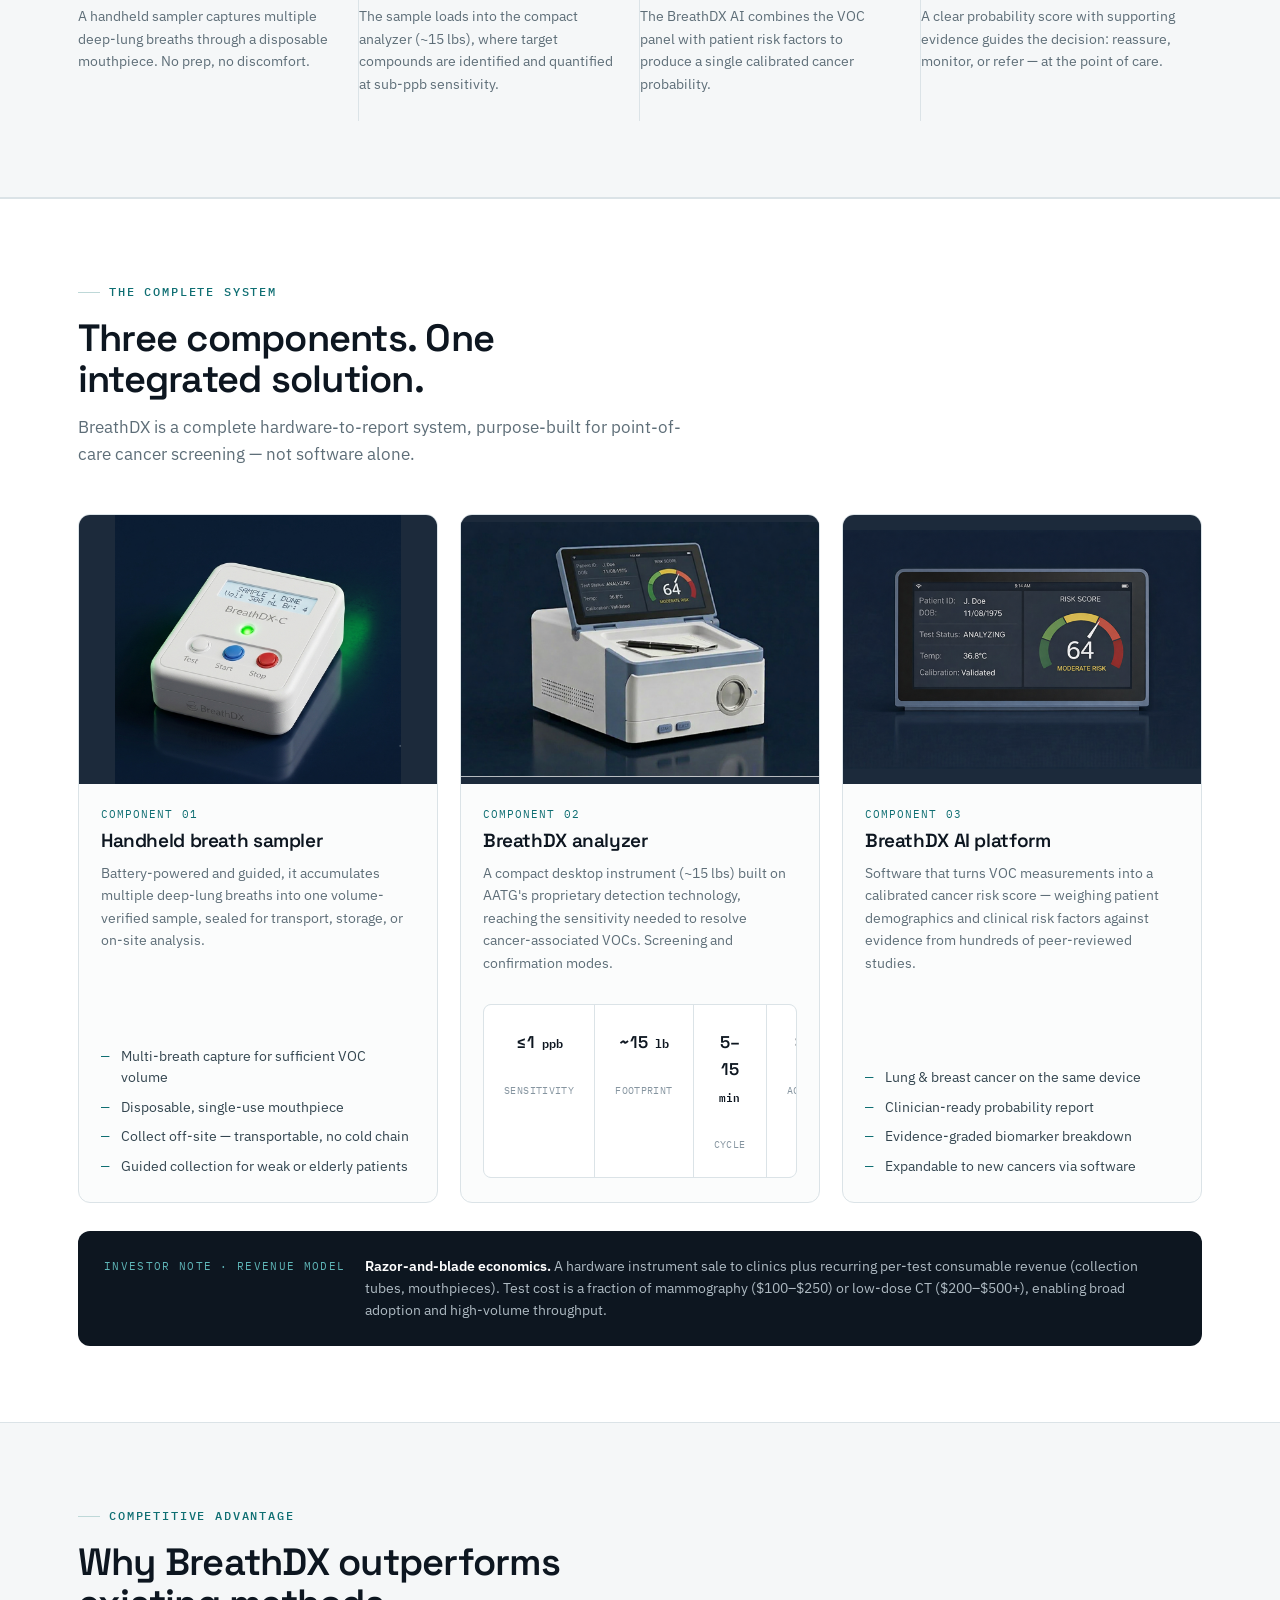
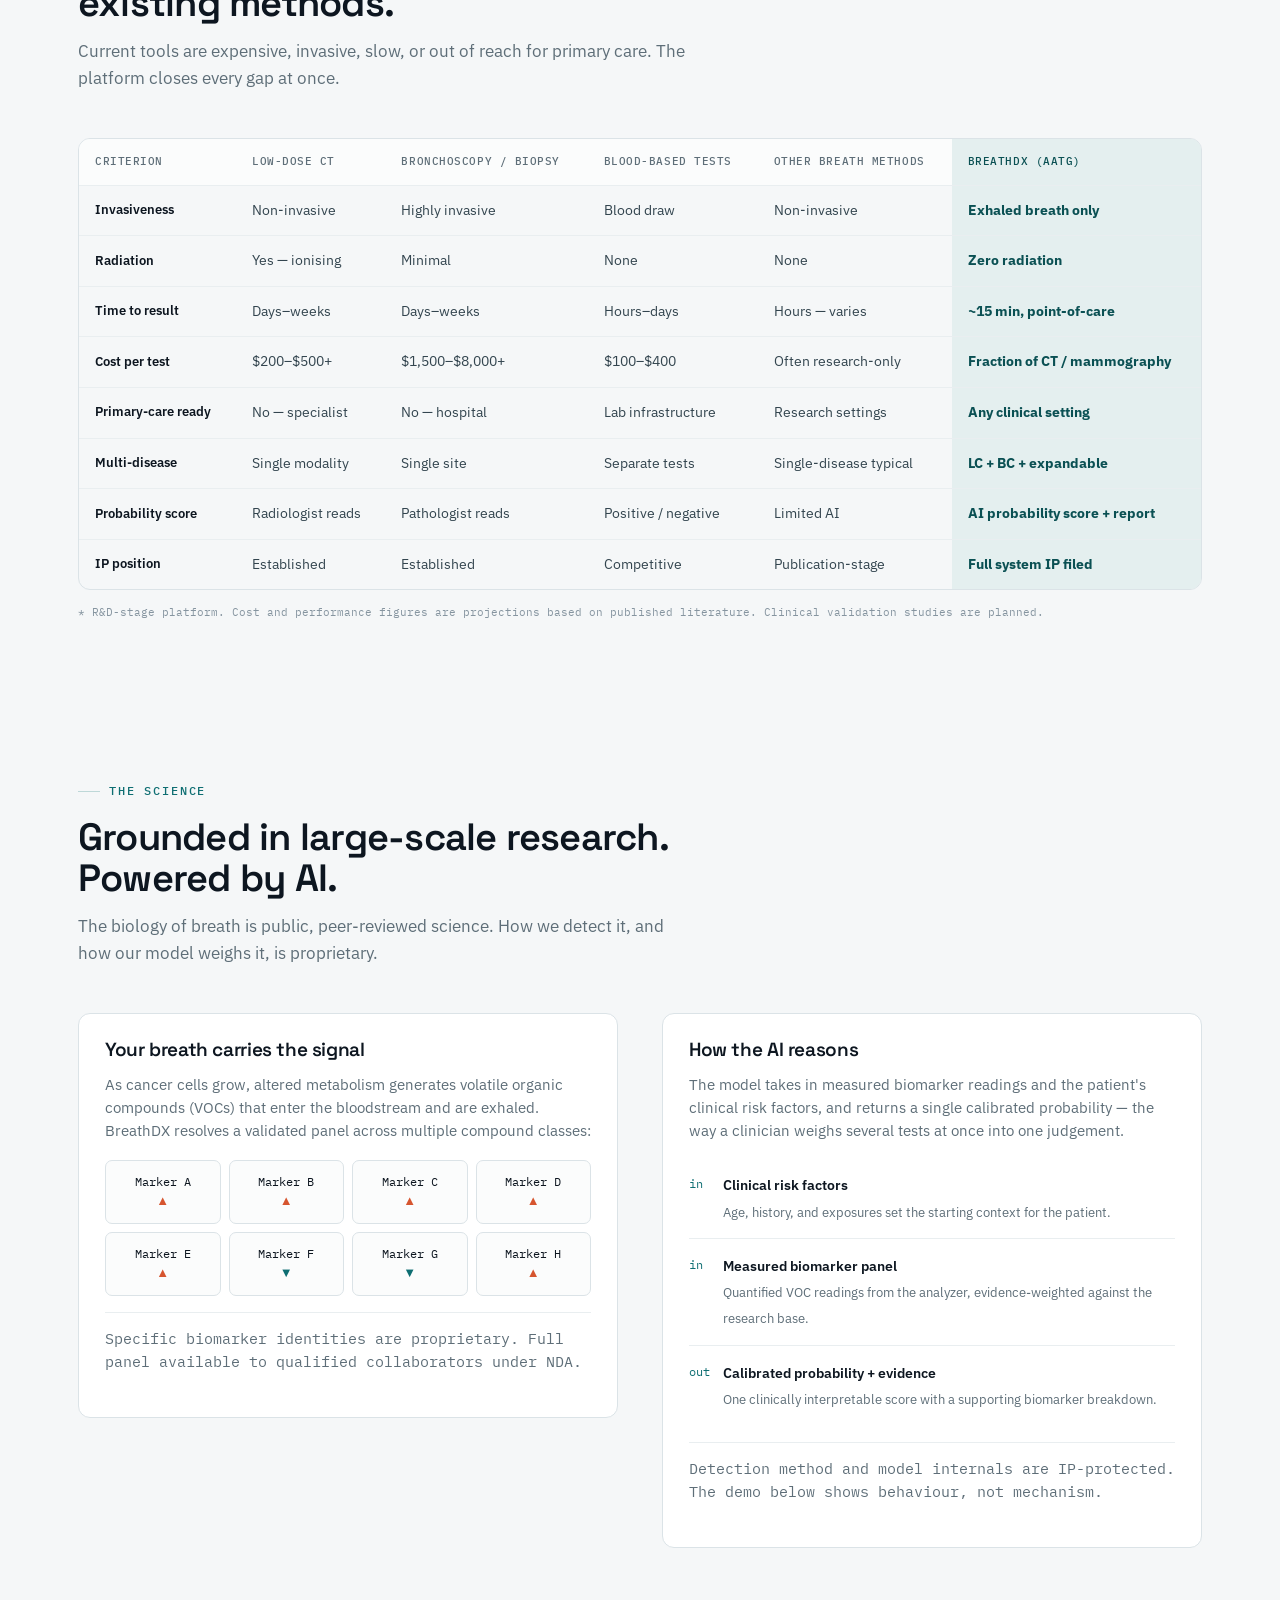
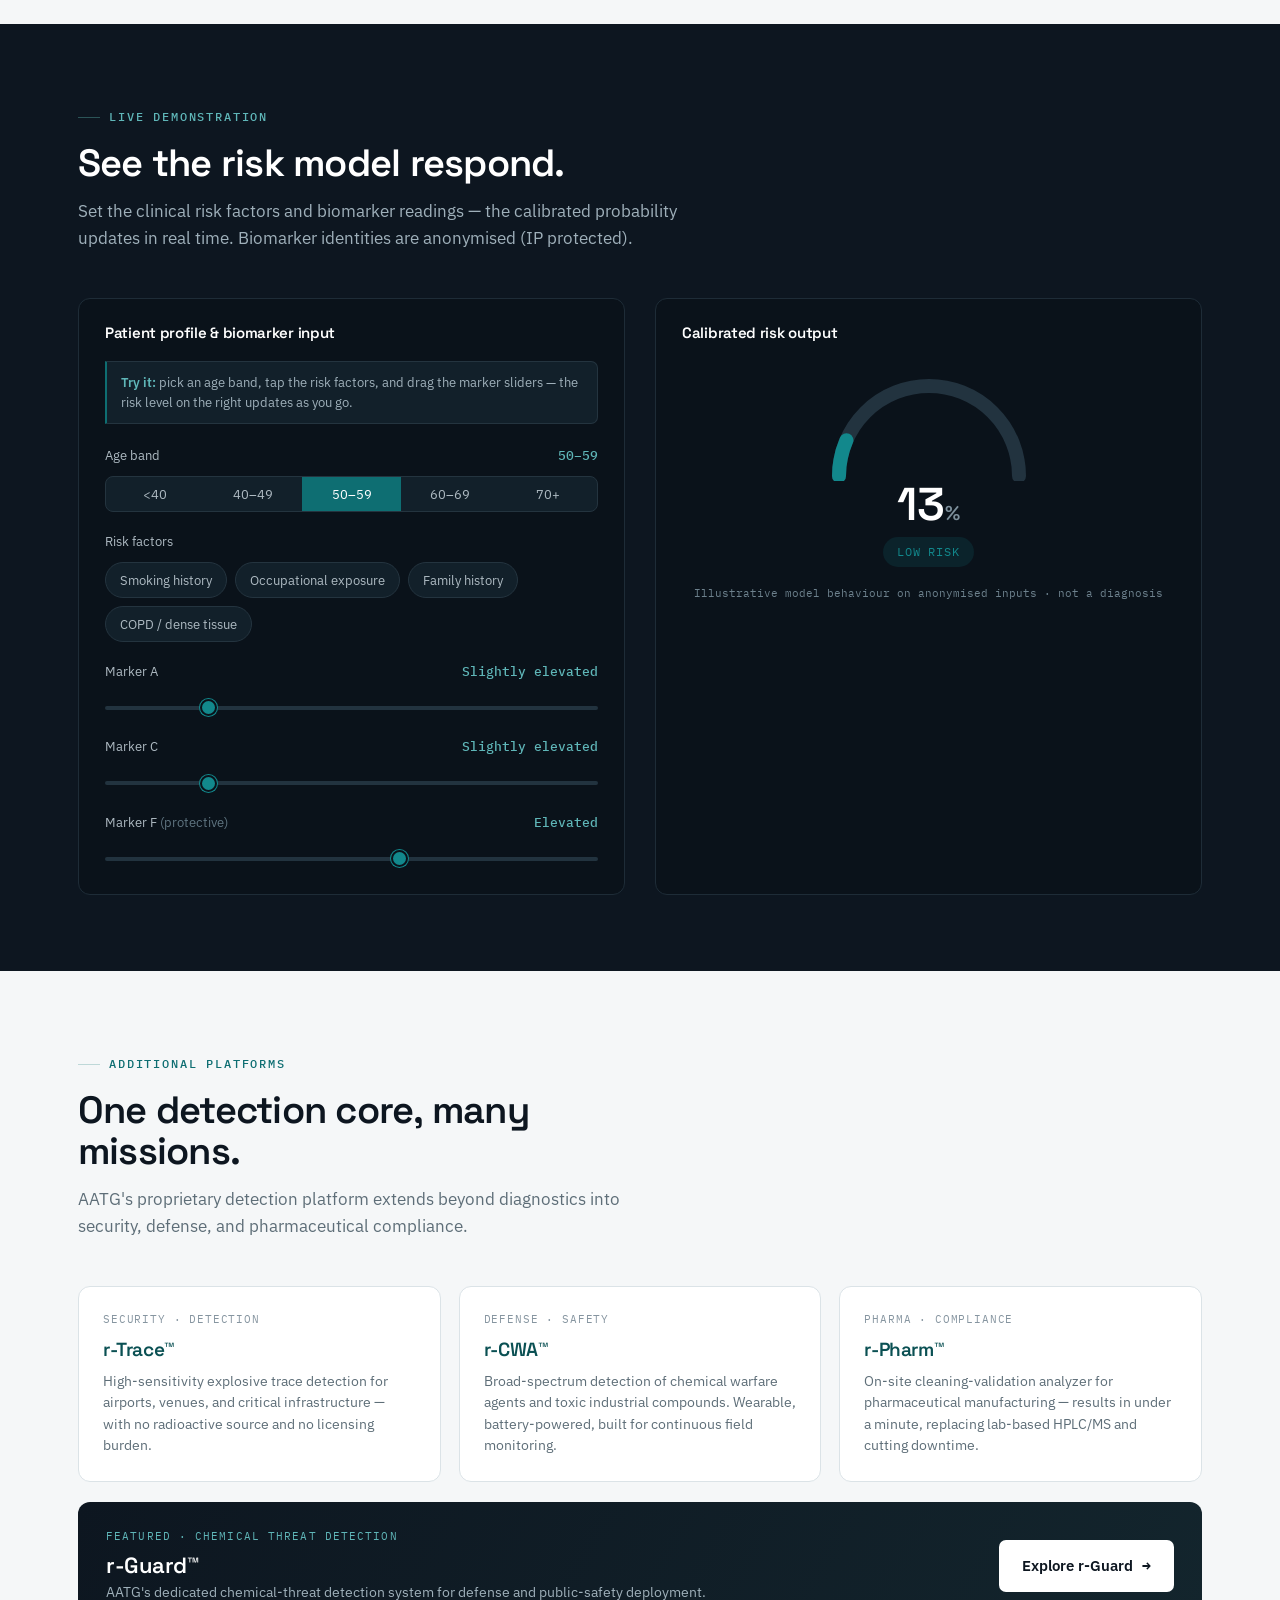
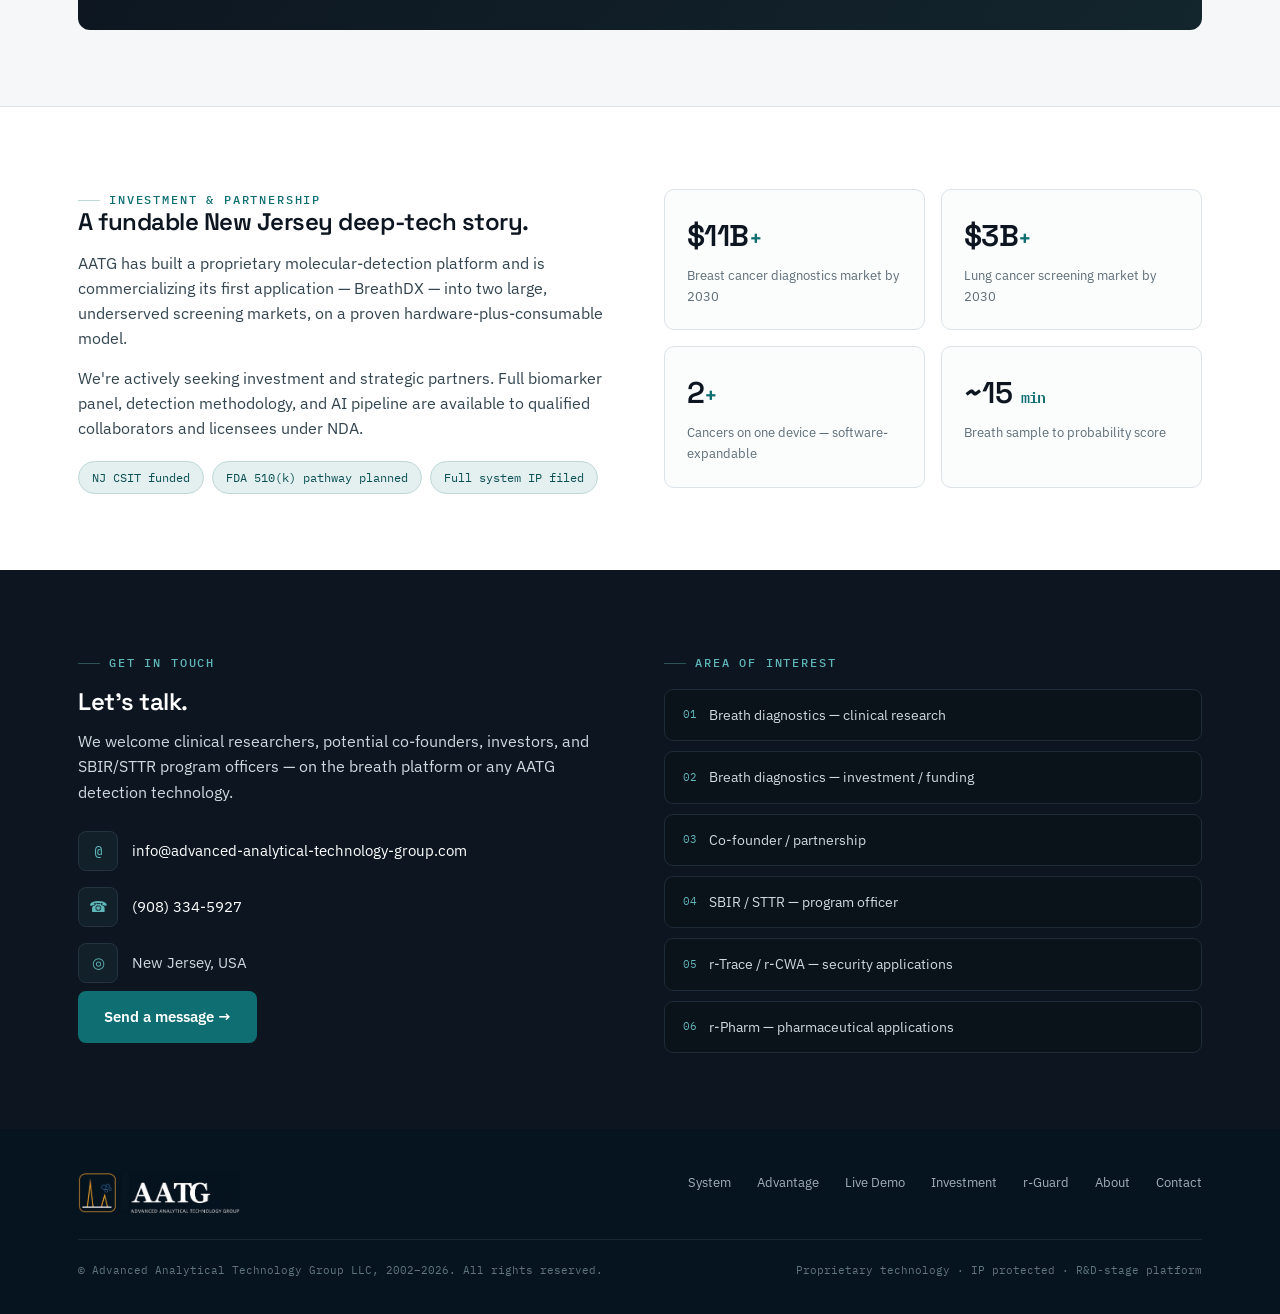
==== commit 47310a75: "Fix typo in print statement" ====
--- a/index.html
+++ b/index.html
@@ -5,7 +5,7 @@
 <meta name="viewport" content="width=device-width, initial-scale=1.0">
 <title>BreathDX — Point-of-Care Breath Cancer Screening | AATG</title>
 <meta name="description" content="BreathDX by AATG: a point-of-care system that screens for cancer from a single breath — handheld sampler, compact analyzer, and calibrated AI risk report in under 15 minutes.">
-<link rel="icon" type="image/png" href="[data-uri]">
+<link rel="icon" type="image/png" href="images/favicon.png">
 <link rel="preconnect" href="https://fonts.googleapis.com">
 <link rel="preconnect" href="https://fonts.gstatic.com" crossorigin>
 <link href="https://fonts.googleapis.com/css2?family=Space+Grotesk:wght@400;500;600;700&family=IBM+Plex+Sans:wght@400;500;600;700&family=IBM+Plex+Mono:wght@400;500;600&display=swap" rel="stylesheet">
@@ -41,20 +41,20 @@
 .mono{font-family:var(--mono)}
 
 /* ---------- NAV ---------- */
-header.nav{position:sticky; top:0; z-index:60; background:rgba(245,247,248,.82); backdrop-filter:blur(10px); border-bottom:1px solid var(--line-soft)}
-.nav-in{display:flex; align-items:center; justify-content:space-between; height:64px; max-width:var(--maxw); margin:0 auto; padding:0 28px}
+header.nav{position:sticky; top:0; z-index:60; background:rgba(6,20,31,.94); backdrop-filter:blur(10px); border-bottom:1px solid rgba(255,255,255,.08)}
+.nav-in{display:flex; align-items:center; justify-content:space-between; height:70px; max-width:var(--maxw); margin:0 auto; padding:0 28px}
 .brand{display:flex; align-items:center; gap:11px; font-family:var(--display); font-weight:700; font-size:19px; letter-spacing:-.02em; color:var(--ink)}
 .brand svg{display:block}
 .brand .sub{font-family:var(--mono); font-weight:500; font-size:10.5px; letter-spacing:.14em; color:var(--faint); text-transform:uppercase; padding-left:11px; margin-left:2px; border-left:1px solid var(--line)}
 .nav-links{display:flex; align-items:center; gap:26px}
-.nav-links a{font-size:14px; color:var(--muted); font-weight:500; transition:color .15s}
-.nav-links a:hover{color:var(--ink)}
-.nav-links a.guard{color:var(--teal); font-weight:600}
-.nav-cta{font-family:var(--sans); font-size:13.5px; font-weight:600; color:#fff; background:var(--ink); padding:9px 16px; border-radius:6px; transition:background .15s}
-.nav-cta:hover{background:var(--teal)}
-.burger{display:none; background:none; border:1px solid var(--line); border-radius:6px; width:40px; height:38px; cursor:pointer; align-items:center; justify-content:center}
-.burger span{display:block; width:18px; height:2px; background:var(--ink); position:relative}
-.burger span::before,.burger span::after{content:""; position:absolute; left:0; width:18px; height:2px; background:var(--ink)}
+.nav-links a{font-size:14px; color:rgba(255,255,255,.72); font-weight:500; transition:color .15s}
+.nav-links a:hover{color:#fff}
+.nav-links a.guard{color:#5fb6b8; font-weight:600}
+.nav-cta{font-family:var(--sans); font-size:13.5px; font-weight:600; color:#fff!important; background:var(--teal); padding:9px 16px; border-radius:6px; transition:background .15s}
+.nav-cta:hover{background:var(--teal-deep)}
+.burger{display:none; background:none; border:1px solid rgba(255,255,255,.2); border-radius:6px; width:40px; height:38px; cursor:pointer; align-items:center; justify-content:center}
+.burger span{display:block; width:18px; height:2px; background:#fff; position:relative}
+.burger span::before,.burger span::after{content:""; position:absolute; left:0; width:18px; height:2px; background:#fff}
 .burger span::before{top:-6px}.burger span::after{top:6px}
 
 /* ---------- HERO ---------- */
@@ -213,6 +213,8 @@
 .demo-grid{display:grid; grid-template-columns:1fr 1fr; gap:30px; align-items:stretch}
 .demo-inputs,.demo-out{background:#0a121a; border:1px solid #1e2c37; border-radius:12px; padding:26px}
 .demo-inputs h4,.demo-out h4{color:#fff; font-family:var(--display); font-size:15px; margin-bottom:20px; font-weight:600}
+.demo-hint{background:#12202a; border:1px solid #24343f; border-left:2px solid var(--teal); border-radius:0 7px 7px 0; padding:11px 14px; font-size:13px; color:#9fb0ba; margin-bottom:22px; line-height:1.5}
+.demo-hint b{color:#5fb6b8; font-weight:600}
 .ctrl{margin-bottom:20px}
 .ctrl .lab{display:flex; justify-content:space-between; font-size:13px; color:#aebac2; margin-bottom:9px}
 .ctrl .lab b{color:#5fb6b8; font-family:var(--mono); font-weight:500}
@@ -278,12 +280,12 @@
 .big-cta:hover{background:var(--teal-deep)}
 
 /* ---------- FOOTER ---------- */
-footer.ft{background:#070d13; color:#7d909c; padding:44px 0 34px; font-size:13px}
+footer.ft{background:#06141F; color:#7d909c; padding:44px 0 34px; font-size:13px}
 .ft-in{display:flex; justify-content:space-between; align-items:flex-start; gap:30px; flex-wrap:wrap}
 .ft .brand{color:#fff}.ft .brand .sub{color:#5f7480; border-color:#22333f}
 .ft-links{display:flex; gap:26px; flex-wrap:wrap}
 .ft-links a{color:#9fb0ba}.ft-links a:hover{color:#fff}
-.ft-legal{margin-top:30px; padding-top:22px; border-top:1px solid #16222b; display:flex; justify-content:space-between; gap:16px; flex-wrap:wrap; font-family:var(--mono); font-size:11px; color:#5f7480}
+.ft-legal{margin-top:26px; padding-top:22px; border-top:1px solid rgba(255,255,255,.08); display:flex; justify-content:space-between; gap:16px; flex-wrap:wrap; font-family:var(--mono); font-size:11px; color:#5f7480}
 
 /* reveal */
 .rv{opacity:0; transform:translateY(16px); transition:opacity .6s cubic-bezier(.2,.7,.2,1), transform .6s cubic-bezier(.2,.7,.2,1)}
@@ -300,8 +302,8 @@
   .prob .p-fix{grid-column:1/-1}
   .nav-links{display:none}
   .burger{display:flex}
-  .nav-links.open{display:flex; position:absolute; top:64px; left:0; right:0; background:var(--paper); flex-direction:column; align-items:flex-start; gap:0; border-bottom:1px solid var(--line); padding:8px 28px 18px}
-  .nav-links.open a{padding:11px 0; width:100%; border-bottom:1px solid var(--line-soft)}
+  .nav-links.open{display:flex; position:absolute; top:70px; left:0; right:0; background:#06141F; flex-direction:column; align-items:flex-start; gap:0; border-bottom:1px solid rgba(255,255,255,.1); padding:8px 28px 18px}
+  .nav-links.open a{padding:11px 0; width:100%; border-bottom:1px solid rgba(255,255,255,.07)}
   .inv-stats{grid-template-columns:1fr 1fr}
   .investor-note{grid-template-columns:1fr}
 }
@@ -320,10 +322,7 @@
 <!-- NAV -->
 <header class="nav">
   <div class="nav-in">
-    <a class="brand" href="#top">
-      <svg width="26" height="26" viewBox="0 0 26 26" fill="none"><path d="M2 15 C5 15 5 8 8 8 C11 8 11 20 14 20 C17 20 17 6 20 6 C23 6 23 12 24 15" stroke="#0E6E72" stroke-width="1.8" stroke-linecap="round"/></svg>
-      AATG<span class="sub">BreathDX</span>
-    </a>
+    <a href="about.html" style="display:flex;align-items:center;flex-shrink:0"><img src="images/aatg_logo.png" alt="AATG" style="height:38px;width:auto;display:block"></a>
     <nav class="nav-links" id="navlinks">
       <a href="#problem">Problem</a>
       <a href="#system">System</a>
@@ -364,7 +363,7 @@
       <div class="hero-panel">
         <div class="device-card">
           <span class="pill-live" style="position:absolute; top:20px; right:20px; z-index:3"><span class="pulse"></span>PROTOTYPE</span>
-          <img src="[data-uri]" alt="BreathDX-C handheld breath sampler controller">
+          <img src="images/sampler-controller.png" alt="BreathDX-C handheld breath sampler controller">
           <div class="device-meta">
             <div>
               <div class="name">BreathDX-C</div>
@@ -484,7 +483,7 @@
     </div>
     <div class="sys-grid">
       <div class="comp rv">
-        <div class="ph"><img src="[data-uri]" alt="BreathDX-C handheld breath sampler"></div>
+        <div class="ph"><img src="images/sampler-controller-dark.png" alt="BreathDX-C handheld breath sampler"></div>
         <div class="body">
           <div class="k">Component 01</div>
           <h3>Handheld breath sampler</h3>
@@ -498,7 +497,7 @@
         </div>
       </div>
       <div class="comp rv">
-        <div class="ph"><img src="[data-uri]" alt="BreathDX analyzer"></div>
+        <div class="ph"><img src="images/Analyzer.png" alt="BreathDX analyzer"></div>
         <div class="body">
           <div class="k">Component 02</div>
           <h3>BreathDX analyzer</h3>
@@ -512,7 +511,7 @@
         </div>
       </div>
       <div class="comp rv">
-        <div class="ph"><img src="[data-uri]" alt="BreathDX AI risk report"></div>
+        <div class="ph"><img src="images/AI-screen.png" alt="BreathDX AI risk report"></div>
         <div class="body">
           <div class="k">Component 03</div>
           <h3>BreathDX AI platform</h3>
@@ -611,6 +610,7 @@
     <div class="demo-grid">
       <div class="demo-inputs">
         <h4>Patient profile &amp; biomarker input</h4>
+        <div class="demo-hint"><b>Try it:</b> pick an age band, tap the risk factors, and drag the marker sliders — the risk level on the right updates as you go.</div>
         <div class="ctrl">
           <div class="lab"><span>Age band</span><b id="ageLab">50–59</b></div>
           <div class="seg" id="ageSeg">
@@ -727,10 +727,7 @@
 <footer class="ft">
   <div class="wrap">
     <div class="ft-in">
-      <a class="brand" href="#top">
-        <svg width="24" height="24" viewBox="0 0 26 26" fill="none"><path d="M2 15 C5 15 5 8 8 8 C11 8 11 20 14 20 C17 20 17 6 20 6 C23 6 23 12 24 15" stroke="#5fb6b8" stroke-width="1.8" stroke-linecap="round"/></svg>
-        AATG<span class="sub">Innovative diagnostic solutions</span>
-      </a>
+      <a href="about.html" style="display:flex;align-items:center;flex-shrink:0"><img src="images/aatg_logo.png" alt="AATG" style="height:40px;width:auto;display:block"></a>
       <nav class="ft-links">
         <a href="#system">System</a><a href="#advantage">Advantage</a><a href="#demo">Live Demo</a><a href="#invest">Investment</a><a href="r-guard.html">r-Guard</a><a href="about.html">About</a><a href="#contact">Contact</a>
       </nav>
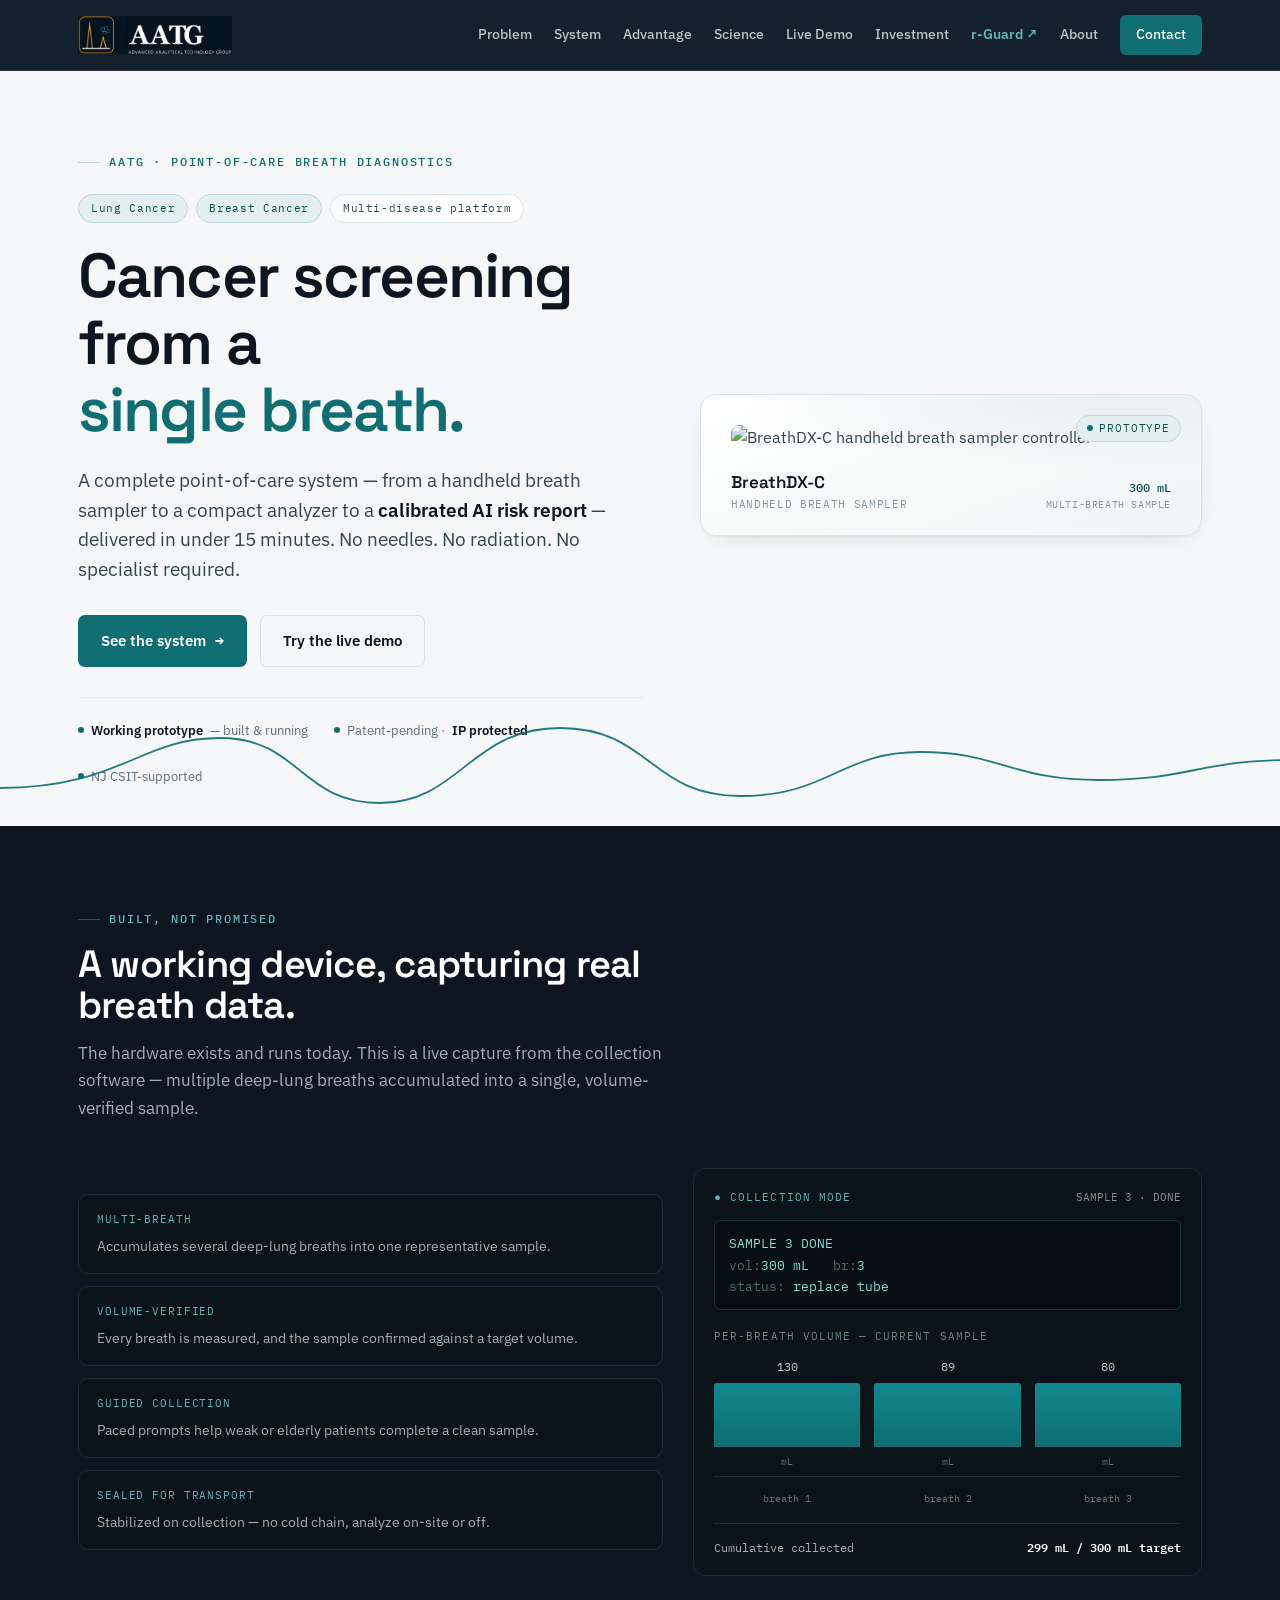
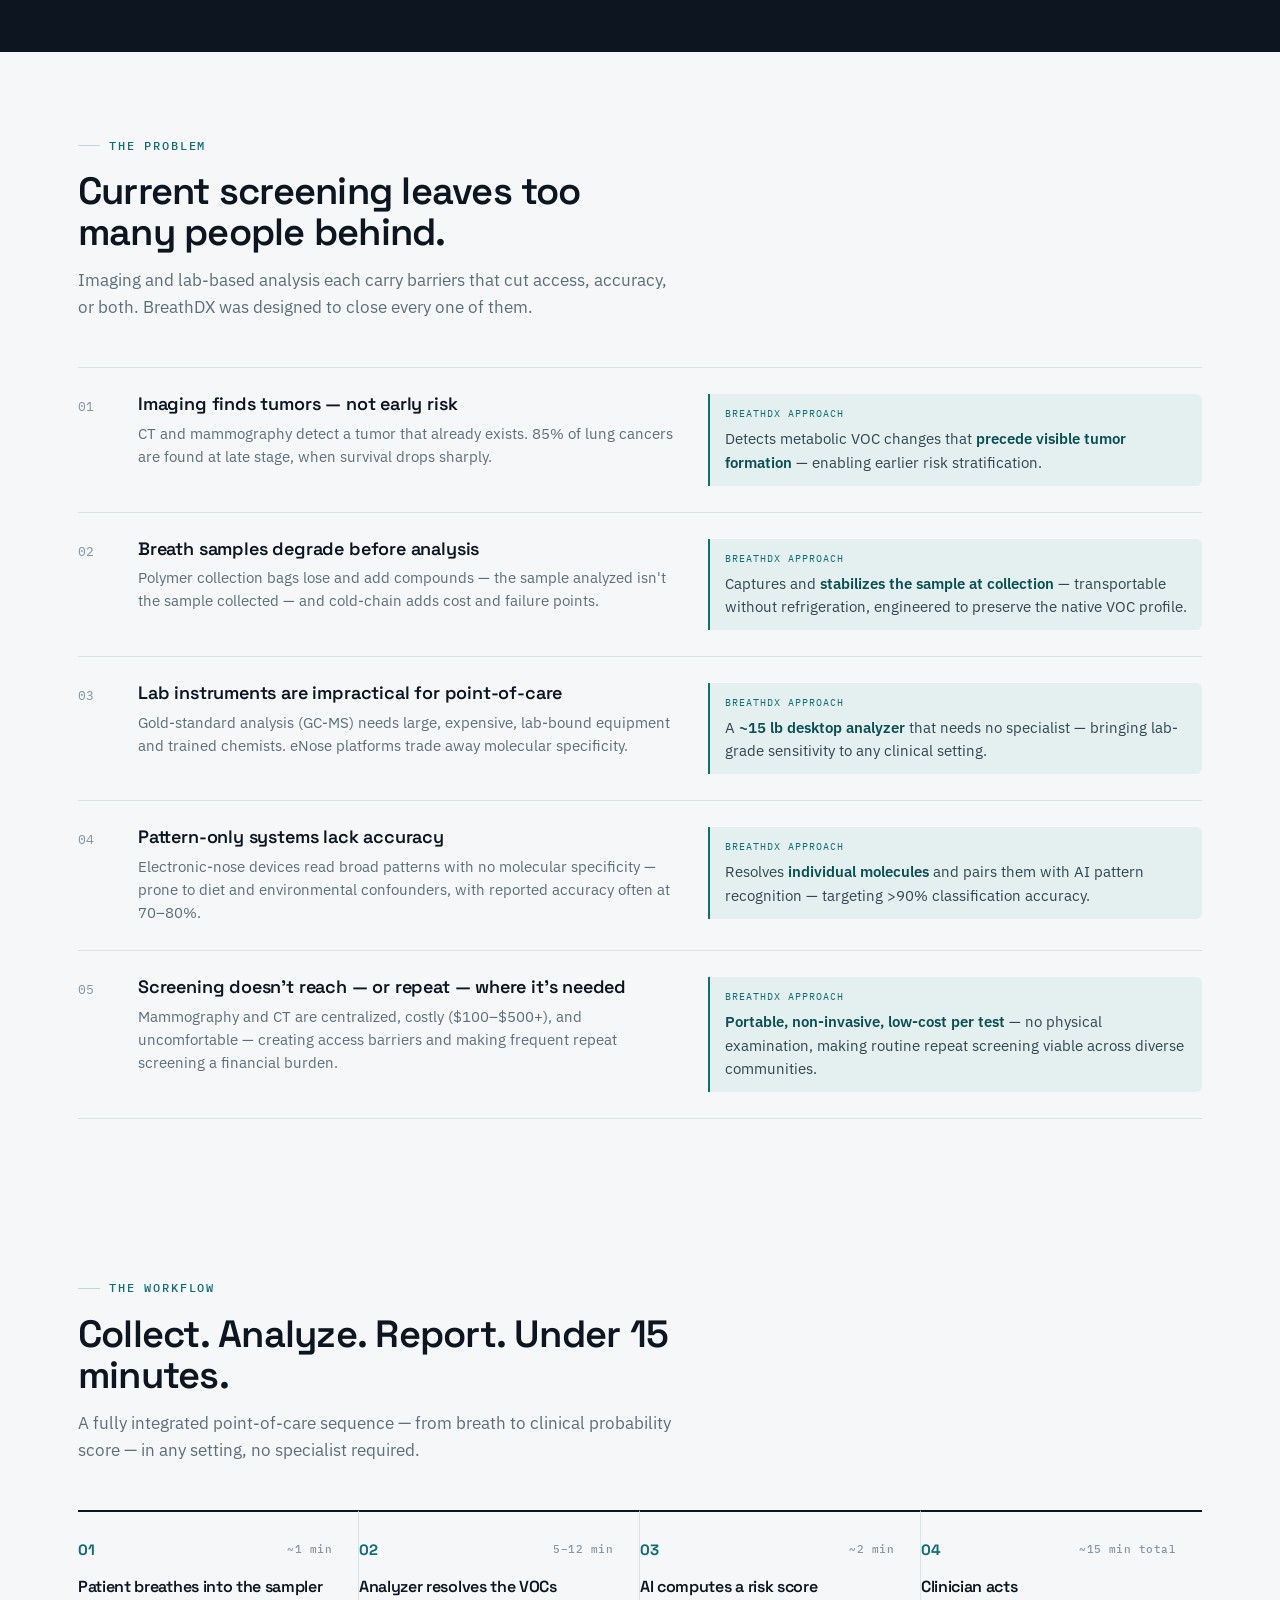
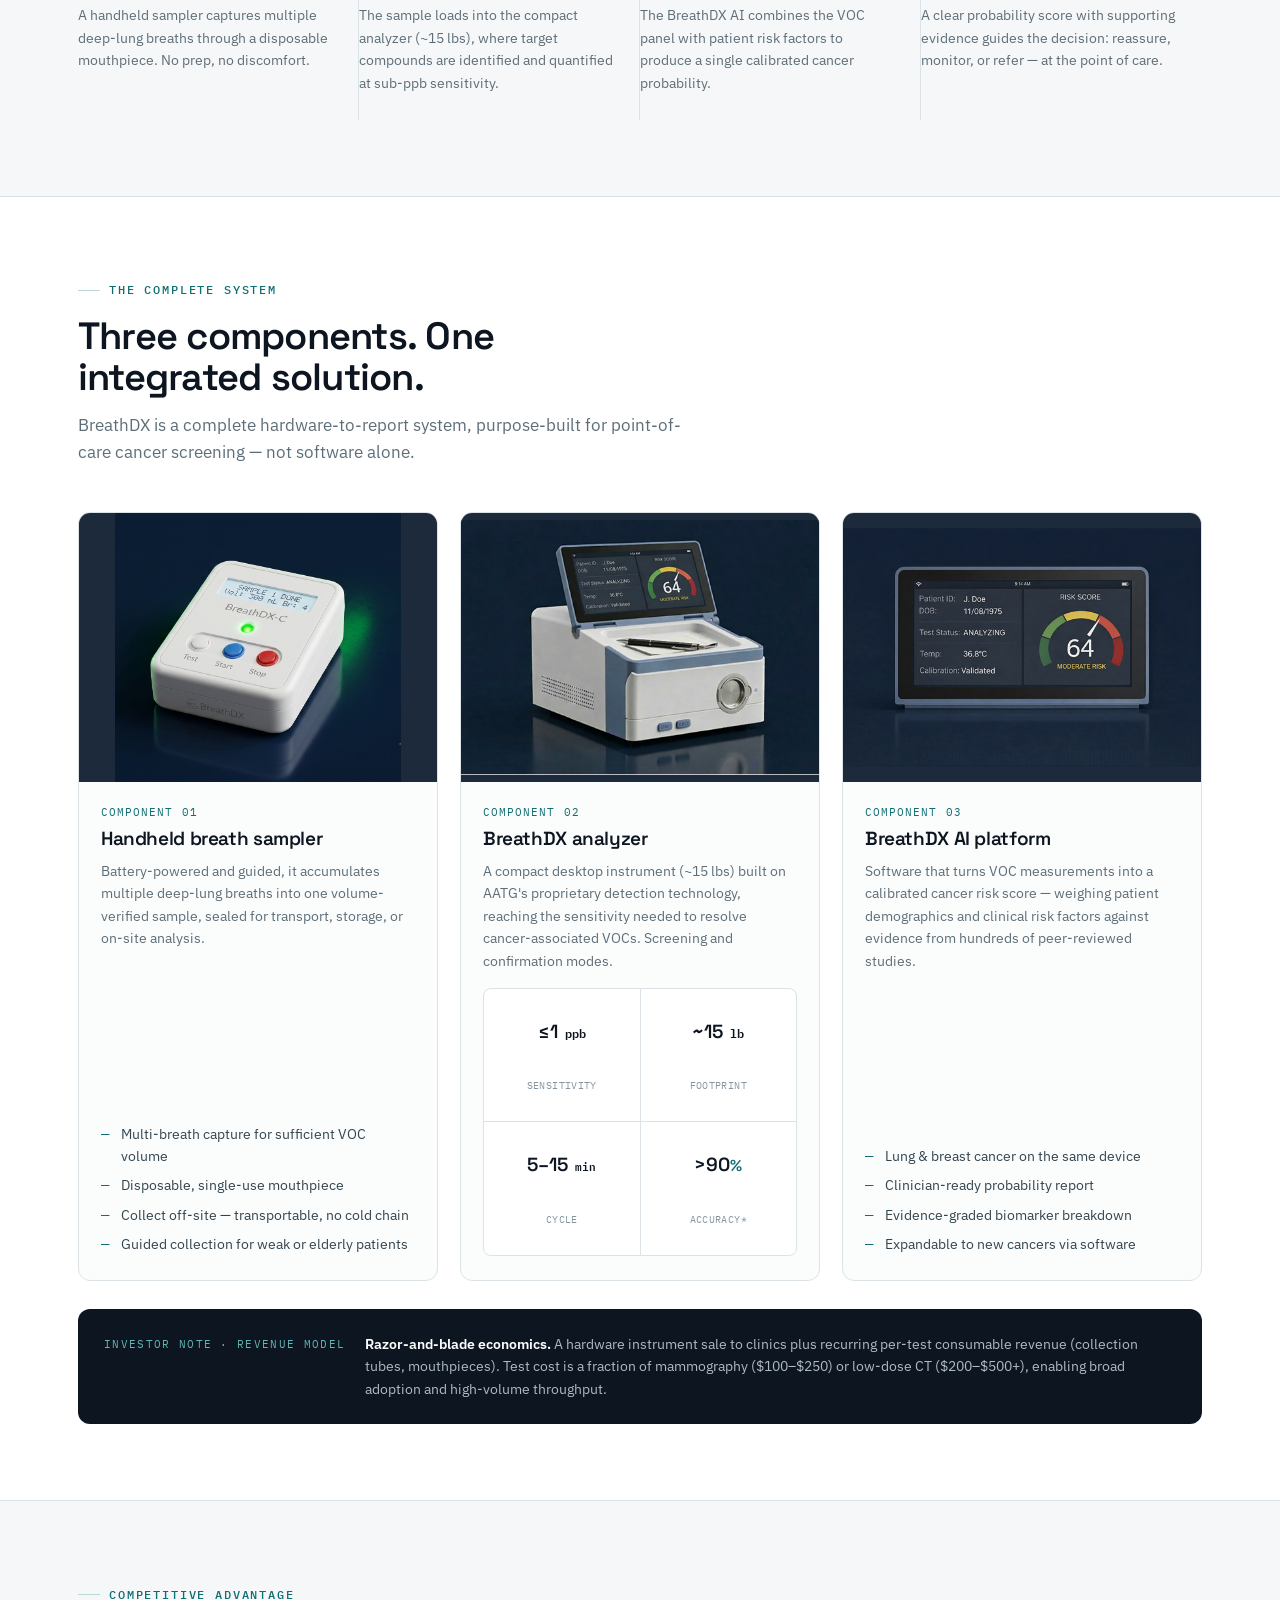
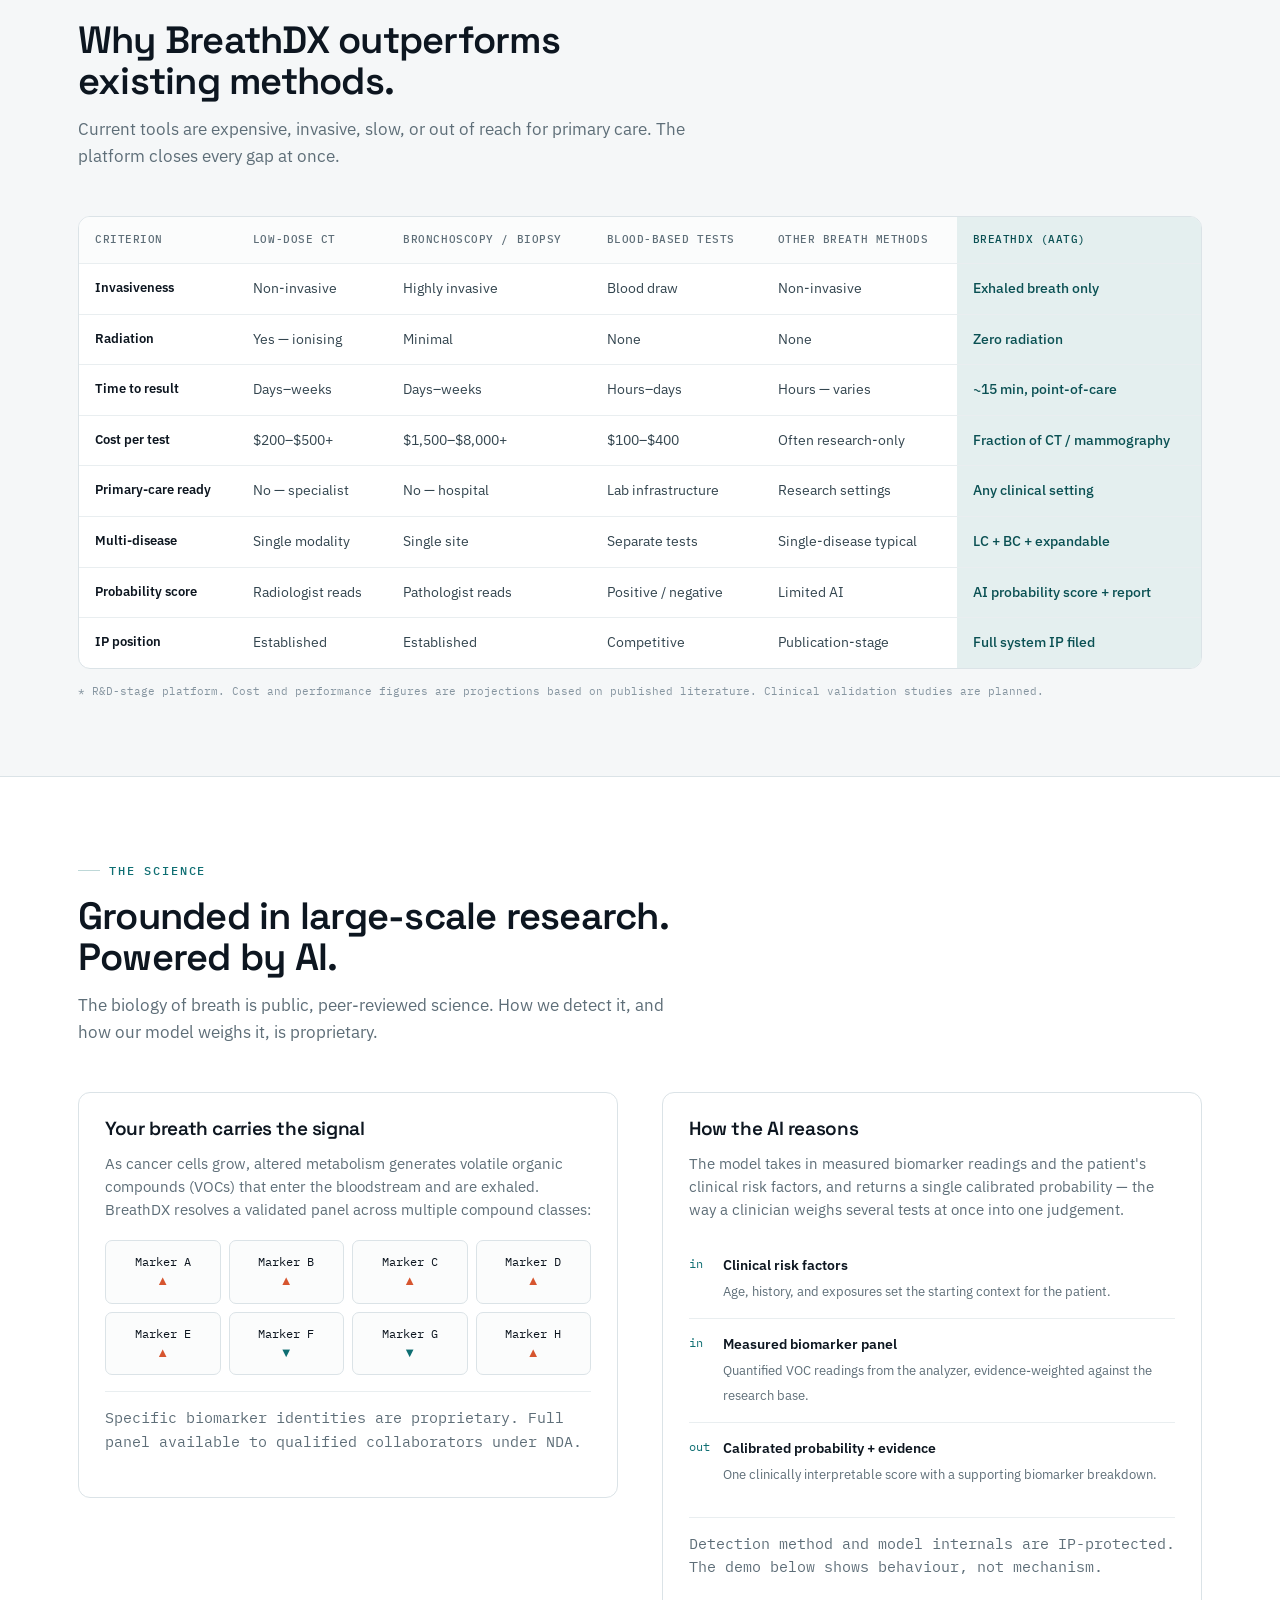
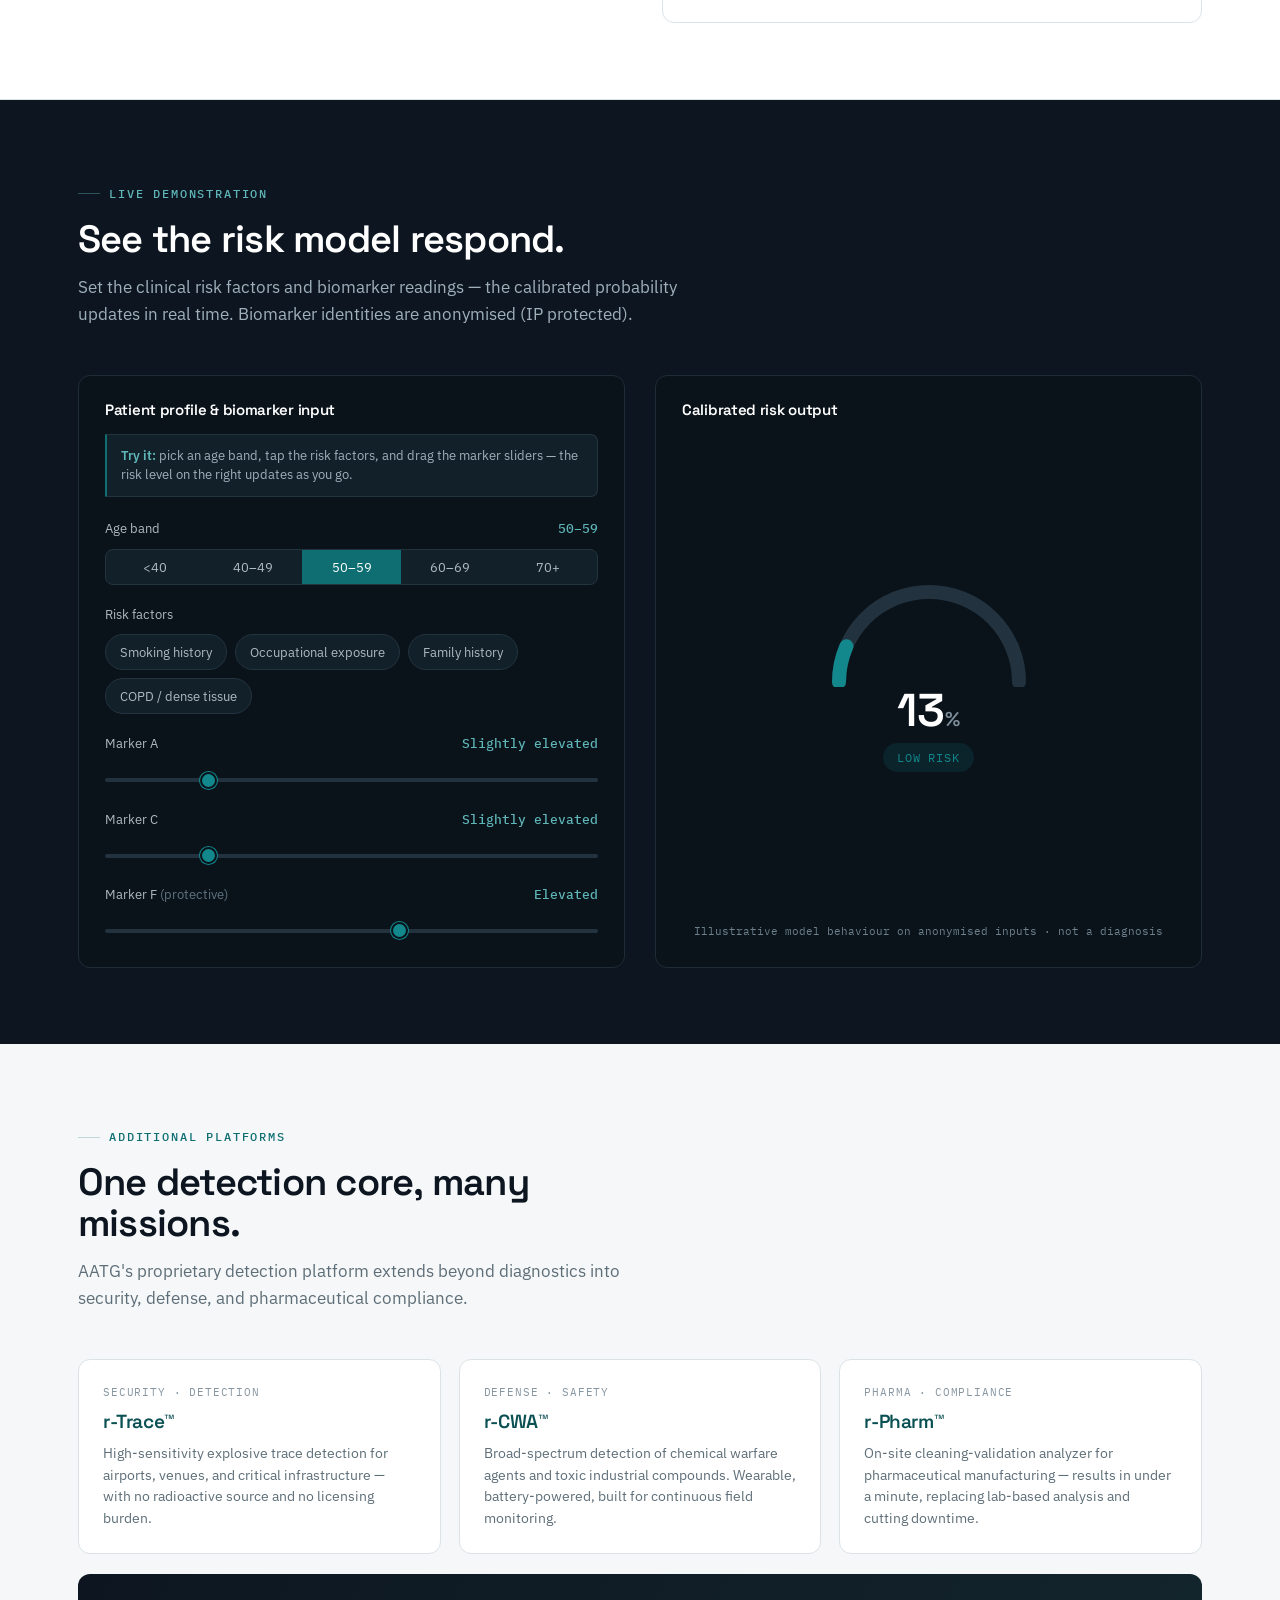
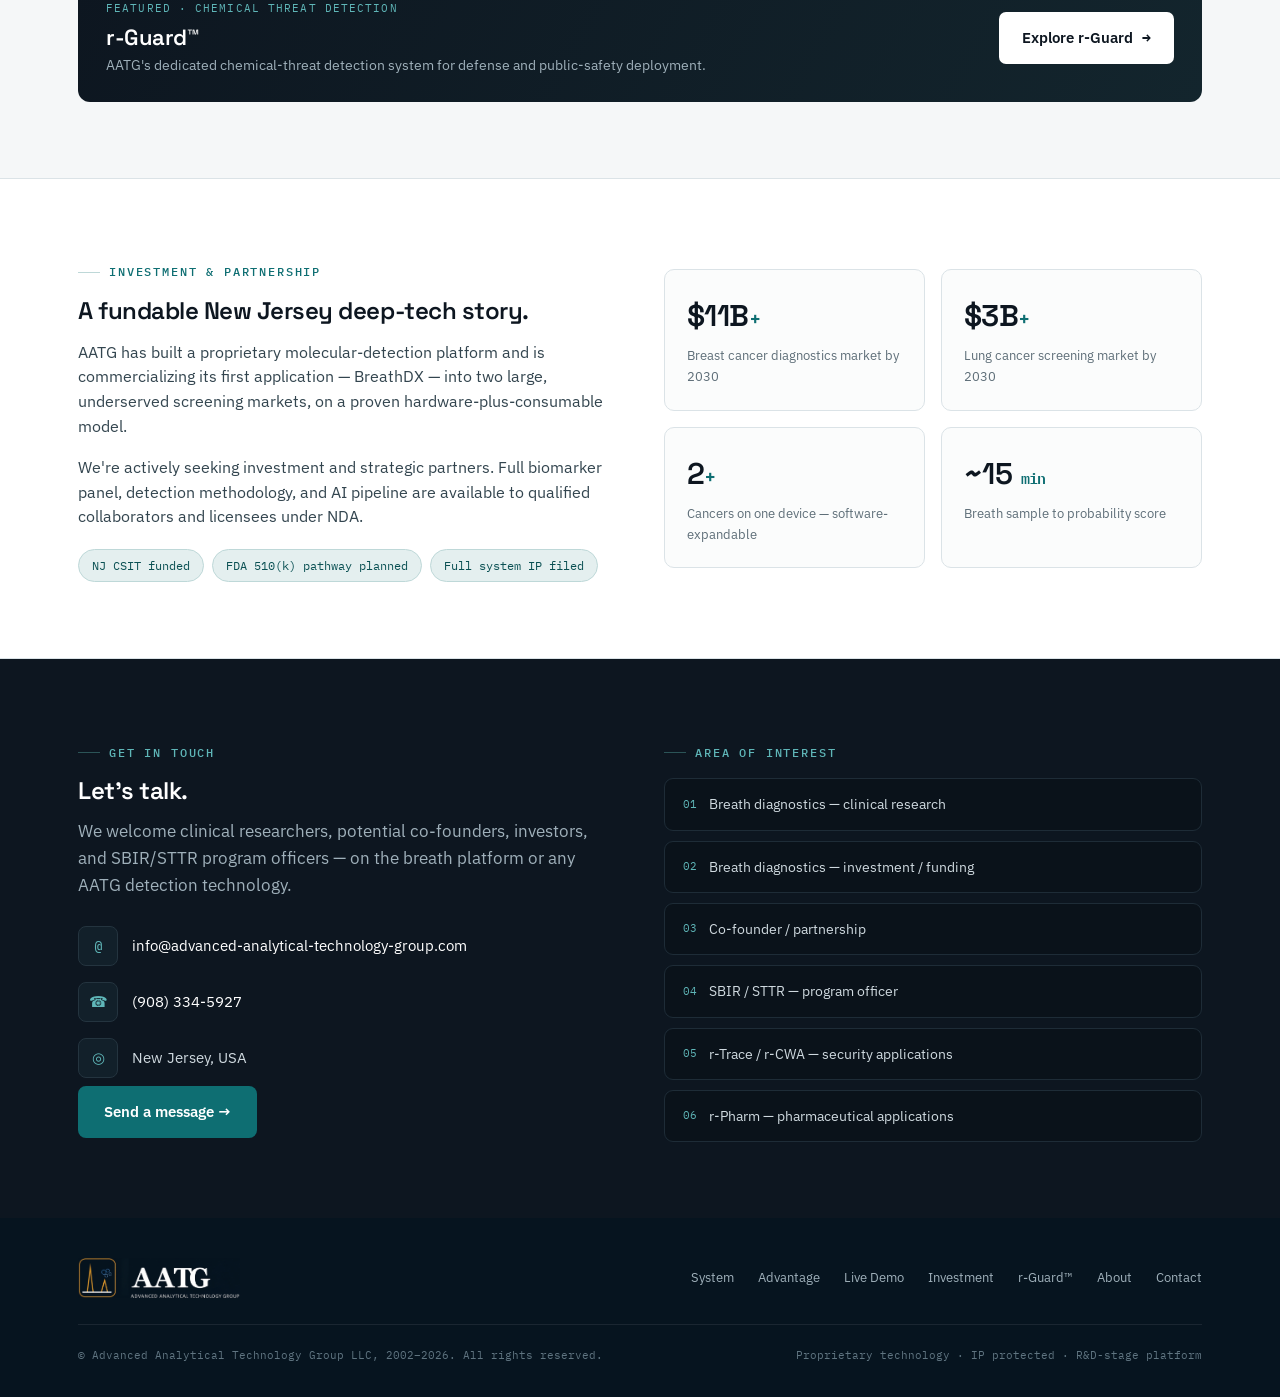
==== commit 3e48a075: "Update print statement from 'Hello' to 'Goodbye'" ====
--- a/index.html
+++ b/index.html
@@ -3,128 +3,52 @@
 <head>
 <meta charset="UTF-8">
 <meta name="viewport" content="width=device-width, initial-scale=1.0">
-<title>BreathDX — Point-of-Care Breath Cancer Screening | AATG</title>
+<title>BreathDX™ — Point-of-Care Breath Cancer Screening | AATG</title>
 <meta name="description" content="BreathDX by AATG: a point-of-care system that screens for cancer from a single breath — handheld sampler, compact analyzer, and calibrated AI risk report in under 15 minutes.">
 <link rel="icon" type="image/png" href="images/favicon.png">
 <link rel="preconnect" href="https://fonts.googleapis.com">
 <link rel="preconnect" href="https://fonts.gstatic.com" crossorigin>
 <link href="https://fonts.googleapis.com/css2?family=Space+Grotesk:wght@400;500;600;700&family=IBM+Plex+Sans:wght@400;500;600;700&family=IBM+Plex+Mono:wght@400;500;600&display=swap" rel="stylesheet">
+<link rel="stylesheet" href="css/aatg.css">
 <style>
-:root{
-  --paper:#F5F7F8; --panel:#FFFFFF; --panel-2:#FBFCFC;
-  --line:#DBE3E7; --line-soft:#E9EEF0;
-  --ink:#0D1620; --body:#33454F; --muted:#5E6E78; --faint:#8695A0;
-  --teal:#0E6E72; --teal-deep:#0A5053; --teal-tint:#E4EFEF; --teal-line:#BED8D8;
-  --coral:#D6552F; --coral-deep:#B8461F; --coral-tint:#FAEBE3;
-  --shadow:0 1px 2px rgba(13,22,32,.04), 0 8px 28px -18px rgba(13,22,32,.28);
-  --radius:8px;
-  --maxw:1180px;
-  --display:'Space Grotesk',sans-serif;
-  --sans:'IBM Plex Sans',sans-serif;
-  --mono:'IBM Plex Mono',monospace;
-}
-*{box-sizing:border-box;margin:0;padding:0}
-html{scroll-behavior:smooth}
-body{
-  font-family:var(--sans); color:var(--body); background:var(--paper);
-  line-height:1.6; -webkit-font-smoothing:antialiased; overflow-x:hidden;
-}
-h1,h2,h3,h4{font-family:var(--display); color:var(--ink); line-height:1.08; letter-spacing:-.02em; font-weight:600}
-a{color:inherit; text-decoration:none}
-img{max-width:100%; display:block}
-.wrap{max-width:var(--maxw); margin:0 auto; padding:0 28px}
-.eyebrow{
-  font-family:var(--mono); font-size:11.5px; font-weight:500; letter-spacing:.16em;
-  text-transform:uppercase; color:var(--teal); display:inline-flex; align-items:center; gap:9px;
-}
-.eyebrow::before{content:""; width:22px; height:1px; background:var(--teal-line)}
-.mono{font-family:var(--mono)}
-
-/* ---------- NAV ---------- */
-header.nav{position:sticky; top:0; z-index:60; background:rgba(6,20,31,.94); backdrop-filter:blur(10px); border-bottom:1px solid rgba(255,255,255,.08)}
-.nav-in{display:flex; align-items:center; justify-content:space-between; height:70px; max-width:var(--maxw); margin:0 auto; padding:0 28px}
-.brand{display:flex; align-items:center; gap:11px; font-family:var(--display); font-weight:700; font-size:19px; letter-spacing:-.02em; color:var(--ink)}
-.brand svg{display:block}
-.brand .sub{font-family:var(--mono); font-weight:500; font-size:10.5px; letter-spacing:.14em; color:var(--faint); text-transform:uppercase; padding-left:11px; margin-left:2px; border-left:1px solid var(--line)}
-.nav-links{display:flex; align-items:center; gap:26px}
-.nav-links a{font-size:14px; color:rgba(255,255,255,.72); font-weight:500; transition:color .15s}
-.nav-links a:hover{color:#fff}
-.nav-links a.guard{color:#5fb6b8; font-weight:600}
-.nav-cta{font-family:var(--sans); font-size:13.5px; font-weight:600; color:#fff!important; background:var(--teal); padding:9px 16px; border-radius:6px; transition:background .15s}
-.nav-cta:hover{background:var(--teal-deep)}
-.burger{display:none; background:none; border:1px solid rgba(255,255,255,.2); border-radius:6px; width:40px; height:38px; cursor:pointer; align-items:center; justify-content:center}
-.burger span{display:block; width:18px; height:2px; background:#fff; position:relative}
-.burger span::before,.burger span::after{content:""; position:absolute; left:0; width:18px; height:2px; background:#fff}
-.burger span::before{top:-6px}.burger span::after{top:6px}
-
-/* ---------- HERO ---------- */
+/* BreathDX page specifics */
 .hero{position:relative; padding:74px 0 40px; overflow:hidden}
 .hero-grid{display:grid; grid-template-columns:1.06fr .94fr; gap:56px; align-items:center}
-.hero .tags{display:flex; gap:8px; flex-wrap:wrap; margin:22px 0 20px}
-.tag{font-family:var(--mono); font-size:11px; letter-spacing:.06em; color:var(--body); background:var(--panel); border:1px solid var(--line); border-radius:100px; padding:5px 12px}
-.tag.lead{border-color:var(--teal-line); color:var(--teal-deep); background:var(--teal-tint)}
+.hero .tags{margin:22px 0 20px}
 .hero h1{font-size:clamp(38px,5.4vw,62px); font-weight:600; letter-spacing:-.03em}
-.hero h1 .u{color:var(--teal); position:relative; white-space:nowrap}
+.hero h1 .u{color:var(--teal); white-space:nowrap}
 .hero p.lede{font-size:18.5px; color:var(--body); margin:22px 0 30px; max-width:33em}
 .hero p.lede b{color:var(--ink); font-weight:600}
 .cta-row{display:flex; gap:13px; flex-wrap:wrap; align-items:center}
-.btn{font-family:var(--sans); font-weight:600; font-size:15px; padding:13px 22px; border-radius:7px; cursor:pointer; border:1px solid transparent; transition:transform .12s, background .15s, border-color .15s; display:inline-flex; align-items:center; gap:9px}
-.btn:active{transform:translateY(1px)}
-.btn-primary{background:var(--teal); color:#fff}
-.btn-primary:hover{background:var(--teal-deep)}
-.btn-ghost{background:transparent; color:var(--ink); border-color:var(--line)}
-.btn-ghost:hover{border-color:var(--ink)}
-.btn .ar{font-family:var(--mono)}
 .hero-trust{margin-top:30px; padding-top:22px; border-top:1px solid var(--line-soft); display:flex; gap:26px; flex-wrap:wrap; font-size:12.5px; color:var(--muted)}
 .hero-trust b{color:var(--ink); font-weight:600}
 .hero-trust span{display:inline-flex; align-items:center; gap:7px}
 .dot{width:6px; height:6px; border-radius:50%; background:var(--teal)}
-
-/* hero product panel */
-.hero-panel{position:relative}
 .device-card{background:linear-gradient(160deg,#fff,#f1f5f5); border:1px solid var(--line); border-radius:16px; padding:30px 30px 22px; box-shadow:var(--shadow); position:relative; overflow:hidden}
 .device-card::before{content:""; position:absolute; inset:0; background:radial-gradient(120% 90% at 80% 0%, rgba(14,110,114,.08), transparent 60%)}
 .device-card img{position:relative; width:100%; border-radius:8px}
 .device-meta{display:flex; justify-content:space-between; align-items:flex-end; margin-top:18px; position:relative}
 .device-meta .name{font-family:var(--display); font-weight:600; font-size:17px; color:var(--ink)}
 .device-meta .role{font-family:var(--mono); font-size:11px; color:var(--faint); letter-spacing:.06em; text-transform:uppercase}
-.pill-live{font-family:var(--mono); font-size:10.5px; letter-spacing:.08em; color:var(--teal-deep); background:var(--teal-tint); border:1px solid var(--teal-line); border-radius:100px; padding:4px 10px; display:inline-flex; align-items:center; gap:6px}
-.pulse{width:6px;height:6px;border-radius:50%;background:var(--teal);box-shadow:0 0 0 0 rgba(14,110,114,.5);animation:pulse 2s infinite}
-@keyframes pulse{0%{box-shadow:0 0 0 0 rgba(14,110,114,.45)}70%{box-shadow:0 0 0 7px rgba(14,110,114,0)}100%{box-shadow:0 0 0 0 rgba(14,110,114,0)}}
-
-/* breath waveform signature */
 .breathline{position:absolute; left:0; right:0; bottom:-2px; height:120px; pointer-events:none; opacity:.9}
-.breathline path{fill:none; stroke:var(--teal-line); stroke-width:1.4}
-.breathline path.accent{stroke:var(--teal); stroke-width:1.8}
-
-/* ---------- SECTION SHELL ---------- */
-section{padding:76px 0; position:relative}
-.section-head{max-width:38em; margin-bottom:46px}
-.section-head h2{font-size:clamp(27px,3.4vw,38px); margin:16px 0 14px}
-.section-head p{font-size:17px; color:var(--muted)}
-.divider-breath{height:1px; background:var(--line-soft); position:relative}
-
-/* ---------- PROOF ---------- */
-.proof{background:var(--ink); color:#cdd8de}
-.proof .eyebrow{color:#5fb6b8}.proof .eyebrow::before{background:#2b5457}
-.proof h2{color:#fff}
-.proof .section-head p{color:#9fb0ba}
+.breathline path{fill:none; stroke:var(--teal); stroke-width:1.8}
+
+/* proof */
 .proof-grid{display:grid; grid-template-columns:1.15fr 1fr; gap:30px; align-items:stretch}
 .proof-facts{display:flex; flex-direction:column; gap:12px; justify-content:center}
 .pf{background:#0a121a; border:1px solid #1e2c37; border-radius:10px; padding:16px 18px}
-.pf-k{font-family:var(--mono); font-size:11px; letter-spacing:.08em; text-transform:uppercase; color:#5fb6b8; margin-bottom:6px}
+.pf-k{font-family:var(--mono); font-size:11px; letter-spacing:.08em; text-transform:uppercase; color:var(--teal-lite); margin-bottom:6px}
 .pf-t{font-size:14px; color:#9fb0ba}
-/* rebuilt GUI panel */
 .gui{background:#0a121a; border:1px solid #1e2c37; border-radius:12px; padding:20px 20px 18px; font-family:var(--mono); display:flex; flex-direction:column}
 .gui-top{display:flex; justify-content:space-between; align-items:center; margin-bottom:14px}
-.gui-top .mode{font-size:11px; letter-spacing:.1em; color:#5fb6b8}
+.gui-top .mode{font-size:11px; letter-spacing:.1em; color:var(--teal-lite)}
 .gui-top .st{font-size:10.5px; color:#7d909c}
 .gui-screen{background:#060d14; border:1px solid #17323a; border-radius:6px; padding:12px 14px; color:#7fe3d8; font-size:12.5px; line-height:1.7; margin-bottom:18px}
 .gui-screen .k{color:#4c6b72}
 .gui-label{font-size:10.5px; letter-spacing:.1em; color:#6d818d; text-transform:uppercase; margin-bottom:12px}
 .bars{display:flex; align-items:flex-end; gap:14px; height:120px; padding-bottom:6px; border-bottom:1px solid #1e2c37; margin-bottom:6px}
 .bar{flex:1; display:flex; flex-direction:column; align-items:center; gap:7px; height:100%; justify-content:flex-end}
-.bar .col{width:100%; background:linear-gradient(180deg,#12888c,#0e6e72); border-radius:3px 3px 0 0; position:relative}
+.bar .col{width:100%; background:linear-gradient(180deg,#12888c,#0e6e72); border-radius:3px 3px 0 0}
 .bar .v{font-size:12px; color:#bcd}
 .bar .n{font-size:10px; color:#5f7480}
 .bar-x{display:flex; gap:14px; margin-top:8px}
@@ -132,32 +56,19 @@
 .gui-sum{display:flex; justify-content:space-between; margin-top:16px; padding-top:14px; border-top:1px solid #1e2c37; font-size:12px; color:#9fb0ba}
 .gui-sum b{color:#fff; font-weight:600}
 
-/* ---------- PROBLEM ---------- */
-.prob-list{display:flex; flex-direction:column; gap:0; border-top:1px solid var(--line)}
-.prob{display:grid; grid-template-columns:34px 1.1fr 1fr; gap:26px; padding:26px 0; border-bottom:1px solid var(--line); align-items:start}
-.prob .idx{font-family:var(--mono); font-size:13px; color:var(--faint); padding-top:3px}
-.prob h3{font-size:18px; margin-bottom:8px; letter-spacing:-.01em}
-.prob .p-old{font-size:14.5px; color:var(--muted)}
-.prob .p-fix{font-size:14.5px; color:var(--body); background:var(--teal-tint); border-left:2px solid var(--teal); padding:12px 15px; border-radius:0 6px 6px 0}
-.prob .p-fix b{color:var(--teal-deep); font-weight:600}
-.prob .p-fix .lbl{font-family:var(--mono); font-size:10px; letter-spacing:.1em; text-transform:uppercase; color:var(--teal); display:block; margin-bottom:5px}
-
-/* ---------- WORKFLOW ---------- */
-.flow{display:grid; grid-template-columns:repeat(4,1fr); gap:0; counter-reset:step}
-.step{padding:26px 24px 26px 0; border-top:2px solid var(--ink); position:relative}
-.step:not(:last-child){border-right:1px solid var(--line); padding-right:24px; margin-right:0; padding-left:0}
-.step{padding-left:0; padding-right:26px}
+/* workflow */
+.flow{display:grid; grid-template-columns:repeat(4,1fr)}
+.step{padding:26px 26px 26px 0; border-top:2px solid var(--ink)}
+.step:not(:last-child){border-right:1px solid var(--line)}
 .step .num{font-family:var(--display); font-weight:700; font-size:15px; color:var(--teal); display:flex; align-items:center; justify-content:space-between; margin-bottom:16px}
 .step .num .t{font-family:var(--mono); font-size:11px; letter-spacing:.04em; color:var(--faint); font-weight:500}
 .step h3{font-size:16px; margin-bottom:9px}
 .step p{font-size:14px; color:var(--muted)}
-@media(max-width:820px){.flow{grid-template-columns:1fr 1fr}}
-
-/* ---------- SYSTEM ---------- */
-.sys{background:var(--panel); border-top:1px solid var(--line); border-bottom:1px solid var(--line)}
+
+/* system */
 .sys-grid{display:grid; grid-template-columns:repeat(3,1fr); gap:22px}
 .comp{border:1px solid var(--line); border-radius:12px; background:var(--panel-2); overflow:hidden; display:flex; flex-direction:column}
-.comp .ph{background:#1C2A3B; padding:0; aspect-ratio:4/3; display:flex; align-items:center; justify-content:center; overflow:hidden}
+.comp .ph{background:#1C2A3B; aspect-ratio:4/3; display:flex; align-items:center; justify-content:center; overflow:hidden}
 .comp .ph img{width:100%; height:100%; object-fit:contain}
 .comp .body{padding:22px 22px 24px; flex:1; display:flex; flex-direction:column}
 .comp .k{font-family:var(--mono); font-size:10.5px; letter-spacing:.1em; text-transform:uppercase; color:var(--teal); margin-bottom:9px}
@@ -166,163 +77,84 @@
 .comp ul{list-style:none; margin-top:auto; display:flex; flex-direction:column; gap:8px}
 .comp li{font-size:13.5px; color:var(--body); padding-left:20px; position:relative}
 .comp li::before{content:"—"; position:absolute; left:0; color:var(--teal); font-family:var(--mono)}
-.specrow{display:grid; grid-template-columns:repeat(4,1fr); gap:1px; background:var(--line); border:1px solid var(--line); border-radius:8px; overflow:hidden; margin-top:14px}
-.specrow div{background:var(--panel); padding:12px 10px; text-align:center}
-.specrow .val{font-family:var(--display); font-weight:600; font-size:17px; color:var(--ink)}
-.specrow .cap{font-family:var(--mono); font-size:9.5px; letter-spacing:.04em; color:var(--faint); text-transform:uppercase; margin-top:3px}
-
-.investor-note{margin-top:28px; background:var(--ink); color:#cfd9df; border-radius:12px; padding:24px 26px; display:grid; grid-template-columns:auto 1fr; gap:20px; align-items:center}
-.investor-note .k{font-family:var(--mono); font-size:11px; letter-spacing:.12em; color:#5fb6b8; white-space:nowrap; align-self:start; padding-top:3px}
-.investor-note p{font-size:14px; color:#aebac2; margin:0}
-.investor-note b{color:#fff; font-weight:600}
-
-/* ---------- ADVANTAGE TABLE ---------- */
-.cmp-wrap{overflow-x:auto; border:1px solid var(--line); border-radius:12px}
-table.cmp{width:100%; border-collapse:collapse; min-width:820px; font-size:13.5px}
-table.cmp th,table.cmp td{padding:14px 16px; text-align:left; border-bottom:1px solid var(--line-soft)}
-table.cmp thead th{font-family:var(--mono); font-size:11px; letter-spacing:.05em; text-transform:uppercase; color:var(--muted); font-weight:500; background:var(--panel-2); vertical-align:bottom}
-table.cmp thead th.us{color:var(--teal-deep); background:var(--teal-tint)}
-table.cmp tbody th{font-family:var(--sans); font-weight:600; color:var(--ink); font-size:13px}
-table.cmp td.us{background:var(--teal-tint); color:var(--teal-deep); font-weight:500}
-table.cmp td.us b{color:var(--teal-deep)}
-table.cmp tbody tr:last-child td,table.cmp tbody tr:last-child th{border-bottom:none}
-.cmp-note{font-family:var(--mono); font-size:11px; color:var(--faint); margin-top:14px}
-
-/* ---------- SCIENCE ---------- */
-.sci-grid{display:grid; grid-template-columns:1fr 1fr; gap:44px; align-items:start}
+
+/* science */
+.sciX{display:grid; grid-template-columns:1fr 1fr; gap:44px; align-items:start}
 .sci-card{background:var(--panel); border:1px solid var(--line); border-radius:12px; padding:26px}
-.sci-card h3{font-size:19px; margin-bottom:12px; display:flex; align-items:center; gap:10px}
+.sci-card h3{font-size:19px; margin-bottom:12px}
 .sci-card p{font-size:14.5px; color:var(--muted); margin-bottom:18px}
 .biopanel{display:grid; grid-template-columns:repeat(4,1fr); gap:8px}
 .biochip{background:var(--panel-2); border:1px solid var(--line); border-radius:7px; padding:11px 8px; text-align:center}
 .biochip .nm{font-family:var(--mono); font-size:12px; color:var(--ink)}
 .biochip .ar{font-size:13px; font-weight:700}
 .biochip .ar.up{color:var(--coral)}.biochip .ar.dn{color:var(--teal)}
-.reason{display:flex; flex-direction:column; gap:2px}
+.reason{display:flex; flex-direction:column}
 .reason .r{display:flex; gap:14px; padding:14px 0; border-bottom:1px solid var(--line-soft)}
 .reason .r:last-child{border-bottom:none}
 .reason .ri{font-family:var(--mono); font-size:12px; color:var(--teal); width:20px; flex-shrink:0}
-.reason .rt b{color:var(--ink); font-weight:600; font-size:14px; display:block; margin-bottom:2px; font-family:var(--sans)}
+.reason .rt b{color:var(--ink); font-weight:600; font-size:14px; display:block; margin-bottom:2px}
 .reason .rt span{font-size:13px; color:var(--muted)}
-.note-ip{font-family:var(--mono); font-size:11px; color:var(--faint); margin-top:16px; padding-top:14px; border-top:1px solid var(--line-soft)}
-
-/* ---------- DEMO ---------- */
-.demo{background:var(--ink); color:#cdd8de}
-.demo .eyebrow{color:#5fb6b8}.demo .eyebrow::before{background:#2b5457}
-.demo h2{color:#fff}.demo .section-head p{color:#9fb0ba}
+
+/* demo */
 .demo-grid{display:grid; grid-template-columns:1fr 1fr; gap:30px; align-items:stretch}
-.demo-inputs,.demo-out{background:#0a121a; border:1px solid #1e2c37; border-radius:12px; padding:26px}
-.demo-inputs h4,.demo-out h4{color:#fff; font-family:var(--display); font-size:15px; margin-bottom:20px; font-weight:600}
+.demo-inputs,.demo-out{background:#0a121a; border:1px solid #1e2c37; border-radius:12px; padding:26px; display:flex; flex-direction:column}
+.demo-inputs h4,.demo-out h4{color:#fff; font-family:var(--display); font-size:15px; margin-bottom:16px; font-weight:600}
 .demo-hint{background:#12202a; border:1px solid #24343f; border-left:2px solid var(--teal); border-radius:0 7px 7px 0; padding:11px 14px; font-size:13px; color:#9fb0ba; margin-bottom:22px; line-height:1.5}
-.demo-hint b{color:#5fb6b8; font-weight:600}
+.demo-hint b{color:var(--teal-lite); font-weight:600}
 .ctrl{margin-bottom:20px}
 .ctrl .lab{display:flex; justify-content:space-between; font-size:13px; color:#aebac2; margin-bottom:9px}
-.ctrl .lab b{color:#5fb6b8; font-family:var(--mono); font-weight:500}
-input[type=range]{width:100%; -webkit-appearance:none; height:4px; border-radius:4px; background:#22333f; outline:none}
+.ctrl .lab b{color:var(--teal-lite); font-family:var(--mono); font-weight:500}
+input[type=range]{width:100%; -webkit-appearance:none; appearance:none; height:4px; border-radius:4px; background:#22333f; outline:none}
 input[type=range]::-webkit-slider-thumb{-webkit-appearance:none; width:17px; height:17px; border-radius:50%; background:#12888c; cursor:pointer; border:2px solid #0a121a; box-shadow:0 0 0 1px #12888c}
 input[type=range]::-moz-range-thumb{width:15px; height:15px; border-radius:50%; background:#12888c; cursor:pointer; border:2px solid #0a121a}
 .toggles{display:flex; gap:8px; flex-wrap:wrap}
-.tg{font-family:var(--sans); font-size:12.5px; color:#aebac2; background:#12202a; border:1px solid #24343f; border-radius:100px; padding:7px 14px; cursor:pointer; transition:all .15s; user-select:none}
+.tg{font-size:12.5px; color:#aebac2; background:#12202a; border:1px solid #24343f; border-radius:100px; padding:7px 14px; cursor:pointer; transition:all .15s; user-select:none}
 .tg.on{background:var(--teal); color:#fff; border-color:var(--teal)}
 .seg{display:flex; background:#12202a; border:1px solid #24343f; border-radius:8px; overflow:hidden}
-.seg button{flex:1; font-family:var(--sans); font-size:12.5px; color:#aebac2; background:none; border:none; padding:9px 4px; cursor:pointer; transition:all .15s}
+.seg button{flex:1; font-size:12.5px; color:#aebac2; background:none; border:none; padding:9px 4px; cursor:pointer; transition:all .15s}
 .seg button.on{background:var(--teal); color:#fff}
 .gauge-wrap{display:flex; flex-direction:column; align-items:center; justify-content:center; flex:1}
-.gauge{position:relative; width:210px; height:120px}
+.gauge{width:210px; height:120px}
 .gval{font-family:var(--display); font-weight:600; font-size:46px; color:#fff; text-align:center; line-height:1}
 .gval small{font-size:20px; color:#7d909c}
-.gband{text-align:center; font-family:var(--mono); font-size:12px; letter-spacing:.08em; text-transform:uppercase; margin-top:10px; padding:5px 14px; border-radius:100px; display:inline-block}
+.gband{font-family:var(--mono); font-size:12px; letter-spacing:.08em; text-transform:uppercase; margin-top:10px; padding:5px 14px; border-radius:100px; display:inline-block}
 .demo-foot{font-family:var(--mono); font-size:11px; color:#6d818d; margin-top:18px; text-align:center}
 
-/* ---------- PLATFORMS ---------- */
-.plat-grid{display:grid; grid-template-columns:repeat(3,1fr); gap:18px}
+/* platforms */
 .plat{border:1px solid var(--line); border-radius:12px; padding:24px; background:var(--panel); transition:border-color .15s, transform .15s}
 .plat:hover{border-color:var(--teal-line); transform:translateY(-2px)}
 .plat .k{font-family:var(--mono); font-size:10.5px; letter-spacing:.08em; text-transform:uppercase; color:var(--faint); margin-bottom:12px}
 .plat h3{font-size:19px; color:var(--teal-deep); margin-bottom:10px}
 .plat p{font-size:13.5px; color:var(--muted)}
-.guard-strip{margin-top:20px; background:linear-gradient(120deg,var(--ink),#13252d); border-radius:12px; padding:26px 28px; display:flex; align-items:center; justify-content:space-between; gap:24px; flex-wrap:wrap}
-.guard-strip .gt .k{font-family:var(--mono); font-size:11px; letter-spacing:.1em; color:#5fb6b8; text-transform:uppercase}
-.guard-strip .gt h3{color:#fff; font-size:22px; margin:8px 0 4px}
-.guard-strip .gt p{color:#9fb0ba; font-size:14px; max-width:44em}
-.guard-strip .btn-primary{background:#fff; color:var(--ink)}
-.guard-strip .btn-primary:hover{background:var(--teal-tint)}
-
-/* ---------- INVESTMENT ---------- */
-.inv{background:var(--panel); border-top:1px solid var(--line)}
+
+/* investment */
 .inv-grid{display:grid; grid-template-columns:1fr 1fr; gap:48px; align-items:center}
 .inv-stats{display:grid; grid-template-columns:1fr 1fr; gap:16px}
-.istat{border:1px solid var(--line); border-radius:10px; padding:22px; background:var(--panel-2)}
-.istat .v{font-family:var(--display); font-weight:600; font-size:30px; color:var(--ink); letter-spacing:-.02em}
-.istat .v small{color:var(--teal); font-size:22px}
-.istat .l{font-size:13px; color:var(--muted); margin-top:6px}
 .inv-body h2{margin-bottom:16px}
 .inv-body p{font-size:15.5px; color:var(--body); margin-bottom:16px}
 .inv-tags{display:flex; gap:8px; flex-wrap:wrap; margin-top:20px}
 .inv-tags span{font-family:var(--mono); font-size:12px; color:var(--teal-deep); background:var(--teal-tint); border:1px solid var(--teal-line); border-radius:100px; padding:6px 13px}
 
-/* ---------- CONTACT ---------- */
-.contact{background:var(--ink); color:#cdd8de}
-.contact h2{color:#fff}
-.contact-grid{display:grid; grid-template-columns:1fr 1fr; gap:48px; align-items:start}
-.contact .eyebrow{color:#5fb6b8}.contact .eyebrow::before{background:#2b5457}
-.contact .section-head p{color:#9fb0ba}
-.cdetails{display:flex; flex-direction:column; gap:16px; margin-top:4px}
-.cdet{display:flex; align-items:center; gap:14px; font-size:15px; color:#cfd9df}
-.cdet .ic{width:40px; height:40px; border-radius:8px; background:#12202a; border:1px solid #24343f; display:flex; align-items:center; justify-content:center; color:#5fb6b8; font-family:var(--mono); font-size:15px}
-.cdet a{color:#fff}
-.cdet a:hover{color:#5fb6b8}
-.audience{display:flex; flex-direction:column; gap:10px}
-.aud{display:flex; align-items:center; gap:12px; background:#0a121a; border:1px solid #1e2c37; border-radius:9px; padding:14px 18px; font-size:14px; color:#cfd9df; transition:border-color .15s}
-.aud:hover{border-color:#2f4a52}
-.aud .n{font-family:var(--mono); font-size:11px; color:#5fb6b8}
-.big-cta{display:inline-flex; margin-top:8px; background:var(--teal); color:#fff; font-weight:600; padding:14px 26px; border-radius:8px; font-size:15px}
-.big-cta:hover{background:var(--teal-deep)}
-
-/* ---------- FOOTER ---------- */
-footer.ft{background:#06141F; color:#7d909c; padding:44px 0 34px; font-size:13px}
-.ft-in{display:flex; justify-content:space-between; align-items:flex-start; gap:30px; flex-wrap:wrap}
-.ft .brand{color:#fff}.ft .brand .sub{color:#5f7480; border-color:#22333f}
-.ft-links{display:flex; gap:26px; flex-wrap:wrap}
-.ft-links a{color:#9fb0ba}.ft-links a:hover{color:#fff}
-.ft-legal{margin-top:26px; padding-top:22px; border-top:1px solid rgba(255,255,255,.08); display:flex; justify-content:space-between; gap:16px; flex-wrap:wrap; font-family:var(--mono); font-size:11px; color:#5f7480}
-
-/* reveal */
-.rv{opacity:0; transform:translateY(16px); transition:opacity .6s cubic-bezier(.2,.7,.2,1), transform .6s cubic-bezier(.2,.7,.2,1)}
-.rv.in{opacity:1; transform:none}
-
-@media(prefers-reduced-motion:reduce){*{animation:none!important; transition:none!important} .rv{opacity:1; transform:none}}
-
-/* ---------- RESPONSIVE ---------- */
 @media(max-width:940px){
-  .hero-grid,.proof-grid,.sci-grid,.demo-grid,.inv-grid,.contact-grid{grid-template-columns:1fr}
+  .hero-grid,.proof-grid,.sciX,.demo-grid,.inv-grid{grid-template-columns:1fr}
   .hero-grid{gap:36px}
-  .sys-grid,.plat-grid{grid-template-columns:1fr}
-  .prob{grid-template-columns:26px 1fr; gap:16px}
-  .prob .p-fix{grid-column:1/-1}
-  .nav-links{display:none}
-  .burger{display:flex}
-  .nav-links.open{display:flex; position:absolute; top:70px; left:0; right:0; background:#06141F; flex-direction:column; align-items:flex-start; gap:0; border-bottom:1px solid rgba(255,255,255,.1); padding:8px 28px 18px}
-  .nav-links.open a{padding:11px 0; width:100%; border-bottom:1px solid rgba(255,255,255,.07)}
-  .inv-stats{grid-template-columns:1fr 1fr}
-  .investor-note{grid-template-columns:1fr}
+  .sys-grid{grid-template-columns:1fr}
+  .flow{grid-template-columns:1fr 1fr}
 }
 @media(max-width:560px){
-  .wrap,.nav-in{padding-left:20px; padding-right:20px}
   .flow{grid-template-columns:1fr}
+  .step:not(:last-child){border-right:none}
   .biopanel{grid-template-columns:repeat(2,1fr)}
-  .specrow{grid-template-columns:1fr 1fr}
   .hero{padding-top:44px}
-  section{padding:56px 0}
+  .inv-stats{grid-template-columns:1fr 1fr}
 }
 </style>
 </head>
 <body>
 
-<!-- NAV -->
 <header class="nav">
   <div class="nav-in">
-    <a href="about.html" style="display:flex;align-items:center;flex-shrink:0"><img src="images/aatg_logo.png" alt="AATG" style="height:38px;width:auto;display:block"></a>
+    <a class="nav-logo" href="index.html"><img src="images/aatg_logo.png" alt="AATG — Advanced Analytical Technology Group"></a>
     <nav class="nav-links" id="navlinks">
       <a href="#problem">Problem</a>
       <a href="#system">System</a>
@@ -330,7 +162,8 @@
       <a href="#science">Science</a>
       <a href="#demo">Live Demo</a>
       <a href="#invest">Investment</a>
-      <a class="guard" href="r-guard.html">r-Guard ↗</a>
+      <a class="alt" href="r-guard.html">r-Guard ↗</a>
+      <a href="about.html">About</a>
       <a class="nav-cta" href="#contact">Contact</a>
     </nav>
     <button class="burger" id="burger" aria-label="Menu"><span></span></button>
@@ -341,7 +174,7 @@
 <section class="hero" id="top">
   <div class="wrap">
     <div class="hero-grid">
-      <div class="hero-copy">
+      <div>
         <span class="eyebrow">AATG · Point-of-care breath diagnostics</span>
         <div class="tags">
           <span class="tag lead">Lung Cancer</span>
@@ -360,7 +193,7 @@
           <span><span class="dot"></span>NJ CSIT-supported</span>
         </div>
       </div>
-      <div class="hero-panel">
+      <div>
         <div class="device-card">
           <span class="pill-live" style="position:absolute; top:20px; right:20px; z-index:3"><span class="pulse"></span>PROTOTYPE</span>
           <img src="images/sampler-controller.png" alt="BreathDX-C handheld breath sampler controller">
@@ -379,26 +212,26 @@
     </div>
   </div>
   <svg class="breathline" viewBox="0 0 1440 120" preserveAspectRatio="none">
-    <path class="accent" id="bl1" d="M0,80 C120,80 140,30 220,30 C300,30 300,95 380,95 C460,95 470,20 560,20 C650,20 650,88 740,88 C830,88 840,44 920,44 C1000,44 1010,72 1100,72 C1190,72 1200,52 1290,52 C1380,52 1400,80 1440,80"/>
+    <path id="bl1" d="M0,80 C120,80 140,30 220,30 C300,30 300,95 380,95 C460,95 470,20 560,20 C650,20 650,88 740,88 C830,88 840,44 920,44 C1000,44 1010,72 1100,72 C1190,72 1200,52 1290,52 C1380,52 1400,80 1440,80"/>
   </svg>
 </section>
 
 <!-- PROOF -->
-<section class="proof" id="proof">
+<section class="dark" id="proof">
   <div class="wrap">
     <div class="section-head">
       <span class="eyebrow">Built, not promised</span>
       <h2>A working device, capturing real breath data.</h2>
-      <p>The hardware exists and runs today. Here is the bench prototype and a live capture from the collection software — multiple deep-lung breaths accumulated into a single, volume-verified sample.</p>
+      <p>The hardware exists and runs today. This is a live capture from the collection software — multiple deep-lung breaths accumulated into a single, volume-verified sample.</p>
     </div>
     <div class="proof-grid">
       <div class="proof-facts">
-        <div class="pf"><div class="pf-k">Multi-breath</div><div class="pf-t">Accumulates several deep-lung breaths into one representative sample.</div></div>
-        <div class="pf"><div class="pf-k">Volume-verified</div><div class="pf-t">Every breath is measured, and the sample confirmed against a target volume.</div></div>
-        <div class="pf"><div class="pf-k">Guided collection</div><div class="pf-t">Paced prompts help weak or elderly patients complete a clean sample.</div></div>
-        <div class="pf"><div class="pf-k">Sealed for transport</div><div class="pf-t">Stabilized on collection — no cold chain, analyze on-site or off.</div></div>
-      </div>
-      <div class="gui">
+        <div class="pf rv"><div class="pf-k">Multi-breath</div><div class="pf-t">Accumulates several deep-lung breaths into one representative sample.</div></div>
+        <div class="pf rv"><div class="pf-k">Volume-verified</div><div class="pf-t">Every breath is measured, and the sample confirmed against a target volume.</div></div>
+        <div class="pf rv"><div class="pf-k">Guided collection</div><div class="pf-t">Paced prompts help weak or elderly patients complete a clean sample.</div></div>
+        <div class="pf rv"><div class="pf-k">Sealed for transport</div><div class="pf-t">Stabilized on collection — no cold chain, analyze on-site or off.</div></div>
+      </div>
+      <div class="gui rv">
         <div class="gui-top"><span class="mode">● COLLECTION MODE</span><span class="st">SAMPLE 3 · DONE</span></div>
         <div class="gui-screen">
           SAMPLE 3 DONE<br>
@@ -457,7 +290,7 @@
 </section>
 
 <!-- WORKFLOW -->
-<section class="sys" id="workflow" style="background:var(--paper)">
+<section id="workflow">
   <div class="wrap">
     <div class="section-head">
       <span class="eyebrow">The workflow</span>
@@ -474,7 +307,7 @@
 </section>
 
 <!-- SYSTEM -->
-<section class="sys" id="system">
+<section class="alt-bg" id="system">
   <div class="wrap">
     <div class="section-head">
       <span class="eyebrow">The complete system</span>
@@ -502,11 +335,11 @@
           <div class="k">Component 02</div>
           <h3>BreathDX analyzer</h3>
           <p>A compact desktop instrument (~15 lbs) built on AATG's proprietary detection technology, reaching the sensitivity needed to resolve cancer-associated VOCs. Screening and confirmation modes.</p>
-          <div class="specrow">
+          <div class="specrow sq">
             <div><div class="val">≤1<small class="mono" style="font-size:12px"> ppb</small></div><div class="cap">Sensitivity</div></div>
             <div><div class="val">~15<small class="mono" style="font-size:12px"> lb</small></div><div class="cap">Footprint</div></div>
             <div><div class="val">5–15<small class="mono" style="font-size:11px"> min</small></div><div class="cap">Cycle</div></div>
-            <div><div class="val">&gt;90<small>%</small></div><div class="cap">Accuracy*</div></div>
+            <div><div class="val">&gt;90<small style="color:var(--teal)">%</small></div><div class="cap">Accuracy*</div></div>
           </div>
         </div>
       </div>
@@ -525,7 +358,7 @@
         </div>
       </div>
     </div>
-    <div class="investor-note rv">
+    <div class="ipband rv" style="margin-top:28px">
       <span class="k">INVESTOR NOTE · REVENUE MODEL</span>
       <p><b>Razor-and-blade economics.</b> A hardware instrument sale to clinics plus recurring per-test consumable revenue (collection tubes, mouthpieces). Test cost is a fraction of mammography ($100–$250) or low-dose CT ($200–$500+), enabling broad adoption and high-volume throughput.</p>
     </div>
@@ -546,30 +379,30 @@
           <th>Criterion</th><th>Low-dose CT</th><th>Bronchoscopy / biopsy</th><th>Blood-based tests</th><th>Other breath methods</th><th class="us">BreathDX (AATG)</th>
         </tr></thead>
         <tbody>
-          <tr><th>Invasiveness</th><td>Non-invasive</td><td>Highly invasive</td><td>Blood draw</td><td>Non-invasive</td><td class="us"><b>Exhaled breath only</b></td></tr>
-          <tr><th>Radiation</th><td>Yes — ionising</td><td>Minimal</td><td>None</td><td>None</td><td class="us"><b>Zero radiation</b></td></tr>
-          <tr><th>Time to result</th><td>Days–weeks</td><td>Days–weeks</td><td>Hours–days</td><td>Hours — varies</td><td class="us"><b>~15 min, point-of-care</b></td></tr>
-          <tr><th>Cost per test</th><td>$200–$500+</td><td>$1,500–$8,000+</td><td>$100–$400</td><td>Often research-only</td><td class="us"><b>Fraction of CT / mammography</b></td></tr>
-          <tr><th>Primary-care ready</th><td>No — specialist</td><td>No — hospital</td><td>Lab infrastructure</td><td>Research settings</td><td class="us"><b>Any clinical setting</b></td></tr>
-          <tr><th>Multi-disease</th><td>Single modality</td><td>Single site</td><td>Separate tests</td><td>Single-disease typical</td><td class="us"><b>LC + BC + expandable</b></td></tr>
-          <tr><th>Probability score</th><td>Radiologist reads</td><td>Pathologist reads</td><td>Positive / negative</td><td>Limited AI</td><td class="us"><b>AI probability score + report</b></td></tr>
-          <tr><th>IP position</th><td>Established</td><td>Established</td><td>Competitive</td><td>Publication-stage</td><td class="us"><b>Full system IP filed</b></td></tr>
+          <tr><th>Invasiveness</th><td>Non-invasive</td><td>Highly invasive</td><td>Blood draw</td><td>Non-invasive</td><td class="us">Exhaled breath only</td></tr>
+          <tr><th>Radiation</th><td>Yes — ionising</td><td>Minimal</td><td>None</td><td>None</td><td class="us">Zero radiation</td></tr>
+          <tr><th>Time to result</th><td>Days–weeks</td><td>Days–weeks</td><td>Hours–days</td><td>Hours — varies</td><td class="us">~15 min, point-of-care</td></tr>
+          <tr><th>Cost per test</th><td>$200–$500+</td><td>$1,500–$8,000+</td><td>$100–$400</td><td>Often research-only</td><td class="us">Fraction of CT / mammography</td></tr>
+          <tr><th>Primary-care ready</th><td>No — specialist</td><td>No — hospital</td><td>Lab infrastructure</td><td>Research settings</td><td class="us">Any clinical setting</td></tr>
+          <tr><th>Multi-disease</th><td>Single modality</td><td>Single site</td><td>Separate tests</td><td>Single-disease typical</td><td class="us">LC + BC + expandable</td></tr>
+          <tr><th>Probability score</th><td>Radiologist reads</td><td>Pathologist reads</td><td>Positive / negative</td><td>Limited AI</td><td class="us">AI probability score + report</td></tr>
+          <tr><th>IP position</th><td>Established</td><td>Established</td><td>Competitive</td><td>Publication-stage</td><td class="us">Full system IP filed</td></tr>
         </tbody>
       </table>
     </div>
-    <p class="cmp-note">* R&amp;D-stage platform. Cost and performance figures are projections based on published literature. Clinical validation studies are planned.</p>
+    <p class="foot-note">* R&amp;D-stage platform. Cost and performance figures are projections based on published literature. Clinical validation studies are planned.</p>
   </div>
 </section>
 
 <!-- SCIENCE -->
-<section id="science" style="background:var(--paper)">
+<section id="science" class="alt-bg">
   <div class="wrap">
     <div class="section-head">
       <span class="eyebrow">The science</span>
       <h2>Grounded in large-scale research. Powered by AI.</h2>
       <p>The biology of breath is public, peer-reviewed science. How we detect it, and how our model weighs it, is proprietary.</p>
     </div>
-    <div class="sci-grid">
+    <div class="sciX">
       <div class="sci-card rv">
         <h3>Your breath carries the signal</h3>
         <p>As cancer cells grow, altered metabolism generates volatile organic compounds (VOCs) that enter the bloodstream and are exhaled. BreathDX resolves a validated panel across multiple compound classes:</p>
@@ -600,7 +433,7 @@
 </section>
 
 <!-- DEMO -->
-<section class="demo" id="demo">
+<section class="dark" id="demo">
   <div class="wrap">
     <div class="section-head">
       <span class="eyebrow">Live demonstration</span>
@@ -654,12 +487,12 @@
       <h2>One detection core, many missions.</h2>
       <p>AATG's proprietary detection platform extends beyond diagnostics into security, defense, and pharmaceutical compliance.</p>
     </div>
-    <div class="plat-grid">
+    <div class="grid-3">
       <div class="plat rv"><div class="k">Security · Detection</div><h3>r-Trace™</h3><p>High-sensitivity explosive trace detection for airports, venues, and critical infrastructure — with no radioactive source and no licensing burden.</p></div>
       <div class="plat rv"><div class="k">Defense · Safety</div><h3>r-CWA™</h3><p>Broad-spectrum detection of chemical warfare agents and toxic industrial compounds. Wearable, battery-powered, built for continuous field monitoring.</p></div>
-      <div class="plat rv"><div class="k">Pharma · Compliance</div><h3>r-Pharm™</h3><p>On-site cleaning-validation analyzer for pharmaceutical manufacturing — results in under a minute, replacing lab-based HPLC/MS and cutting downtime.</p></div>
-    </div>
-    <div class="guard-strip rv">
+      <div class="plat rv"><div class="k">Pharma · Compliance</div><h3>r-Pharm™</h3><p>On-site cleaning-validation analyzer for pharmaceutical manufacturing — results in under a minute, replacing lab-based analysis and cutting downtime.</p></div>
+    </div>
+    <div class="guard-strip rv" style="margin-top:20px">
       <div class="gt">
         <div class="k">Featured · Chemical threat detection</div>
         <h3>r-Guard™</h3>
@@ -671,12 +504,12 @@
 </section>
 
 <!-- INVESTMENT -->
-<section class="inv" id="invest">
+<section class="alt-bg" id="invest">
   <div class="wrap">
     <div class="inv-grid">
       <div class="inv-body">
         <span class="eyebrow">Investment &amp; partnership</span>
-        <h2>A fundable New Jersey deep-tech story.</h2>
+        <h2 style="margin-top:16px">A fundable New Jersey deep-tech story.</h2>
         <p>AATG has built a proprietary molecular-detection platform and is commercializing its first application — BreathDX — into two large, underserved screening markets, on a proven hardware-plus-consumable model.</p>
         <p>We're actively seeking investment and strategic partners. Full biomarker panel, detection methodology, and AI pipeline are available to qualified collaborators and licensees under NDA.</p>
         <div class="inv-tags">
@@ -684,23 +517,23 @@
         </div>
       </div>
       <div class="inv-stats">
-        <div class="istat"><div class="v">$11B<small>+</small></div><div class="l">Breast cancer diagnostics market by 2030</div></div>
-        <div class="istat"><div class="v">$3B<small>+</small></div><div class="l">Lung cancer screening market by 2030</div></div>
-        <div class="istat"><div class="v">2<small>+</small></div><div class="l">Cancers on one device — software-expandable</div></div>
-        <div class="istat"><div class="v">~15<small class="mono" style="font-size:15px"> min</small></div><div class="l">Breath sample to probability score</div></div>
+        <div class="mcard rv"><div class="v">$11B<small>+</small></div><div class="l">Breast cancer diagnostics market by 2030</div></div>
+        <div class="mcard rv"><div class="v">$3B<small>+</small></div><div class="l">Lung cancer screening market by 2030</div></div>
+        <div class="mcard rv"><div class="v">2<small>+</small></div><div class="l">Cancers on one device — software-expandable</div></div>
+        <div class="mcard rv"><div class="v">~15<small class="mono" style="font-size:15px"> min</small></div><div class="l">Breath sample to probability score</div></div>
       </div>
     </div>
   </div>
 </section>
 
 <!-- CONTACT -->
-<section class="contact" id="contact">
+<section class="dark" id="contact">
   <div class="wrap">
     <div class="contact-grid">
       <div>
         <span class="eyebrow">Get in touch</span>
         <h2 style="margin:16px 0 14px">Let's talk.</h2>
-        <p class="section-head" style="margin-bottom:26px; max-width:34em">We welcome clinical researchers, potential co-founders, investors, and SBIR/STTR program officers — on the breath platform or any AATG detection technology.</p>
+        <p style="color:#9fb0ba; font-size:17px; margin-bottom:26px; max-width:34em">We welcome clinical researchers, potential co-founders, investors, and SBIR/STTR program officers — on the breath platform or any AATG detection technology.</p>
         <div class="cdetails">
           <div class="cdet"><span class="ic">@</span><a href="mailto:info@advanced-analytical-technology-group.com">info@advanced-analytical-technology-group.com</a></div>
           <div class="cdet"><span class="ic">☎</span><a href="tel:+19083345927">(908) 334-5927</a></div>
@@ -723,13 +556,12 @@
   </div>
 </section>
 
-<!-- FOOTER -->
 <footer class="ft">
   <div class="wrap">
     <div class="ft-in">
-      <a href="about.html" style="display:flex;align-items:center;flex-shrink:0"><img src="images/aatg_logo.png" alt="AATG" style="height:40px;width:auto;display:block"></a>
+      <a class="ft-logo" href="index.html"><img src="images/aatg_logo.png" alt="AATG"></a>
       <nav class="ft-links">
-        <a href="#system">System</a><a href="#advantage">Advantage</a><a href="#demo">Live Demo</a><a href="#invest">Investment</a><a href="r-guard.html">r-Guard</a><a href="about.html">About</a><a href="#contact">Contact</a>
+        <a href="#system">System</a><a href="#advantage">Advantage</a><a href="#demo">Live Demo</a><a href="#invest">Investment</a><a href="r-guard.html">r-Guard™</a><a href="about.html">About</a><a href="#contact">Contact</a>
       </nav>
     </div>
     <div class="ft-legal">
@@ -739,46 +571,38 @@
   </div>
 </footer>
 
+<script src="js/aatg.js"></script>
 <script>
-// mobile nav
-document.getElementById('burger').addEventListener('click',function(){
-  document.getElementById('navlinks').classList.toggle('open');
+// breath line draw-in
+window.addEventListener('load',function(){
+  var p=document.getElementById('bl1');
+  if(p&&!window.matchMedia('(prefers-reduced-motion:reduce)').matches){
+    var L=p.getTotalLength(); p.style.strokeDasharray=L; p.style.strokeDashoffset=L;
+    p.getBoundingClientRect();
+    p.style.transition='stroke-dashoffset 2.4s cubic-bezier(.4,0,.2,1)'; p.style.strokeDashoffset=0;
+  }
 });
-document.querySelectorAll('#navlinks a').forEach(function(a){a.addEventListener('click',function(){document.getElementById('navlinks').classList.remove('open')})});
-
-// reveal on scroll
-var io=new IntersectionObserver(function(es){es.forEach(function(e){if(e.isIntersecting){e.target.classList.add('in');io.unobserve(e.target)}})},{threshold:.14});
-document.querySelectorAll('.rv').forEach(function(el){io.observe(el)});
-
-// breath line draw
-window.addEventListener('load',function(){
-  var p=document.getElementById('bl1'); if(p&&!window.matchMedia('(prefers-reduced-motion:reduce)').matches){var L=p.getTotalLength();p.style.strokeDasharray=L;p.style.strokeDashoffset=L;p.getBoundingClientRect();p.style.transition='stroke-dashoffset 2.4s cubic-bezier(.4,0,.2,1)';p.style.strokeDashoffset=0;}
-});
-
-// ---- live demo ----
+
+// ---- live demo (black-box: inputs -> calibrated risk out) ----
 var state={age:2, rf:0, A:20, C:20, F:60};
 function clamp(x,a,b){return Math.max(a,Math.min(b,x))}
 function compute(){
-  // black-box scoring: monotonic blend of context + markers, normalised to a probability.
   var base=[3,6,10,16,24][state.age];
-  var markers=(state.A*0.20 + state.C*0.18);      // elevated markers push risk up
-  var protect=(state.F-50)*0.14;                   // high protective marker pulls risk down
-  var raw=base + state.rf + markers*0.6 - protect;
-  var p=clamp(Math.round(raw),2,97);
-  return p;
+  var markers=(state.A*0.20 + state.C*0.18);
+  var protect=(state.F-50)*0.14;
+  return clamp(Math.round(base + state.rf + markers*0.6 - protect),2,97);
 }
 function label(v){return v<20?'Normal':v<45?'Slightly elevated':v<70?'Elevated':'High'}
 function render(){
   var p=compute();
   document.getElementById('pct').innerHTML=p+'<small>%</small>';
   var arc=document.getElementById('arc'); arc.style.strokeDashoffset=283-(283*p/100);
-  var band=document.getElementById('band'); var col,txt,bg;
+  var band=document.getElementById('band'), col,txt,bg;
   if(p<25){txt='Low risk';col='#12888c';bg='rgba(18,136,140,.15)'}
   else if(p<50){txt='Moderate';col='#c9a227';bg='rgba(201,162,39,.15)'}
   else if(p<72){txt='Elevated';col='#e07b3c';bg='rgba(224,123,60,.15)'}
   else{txt='High risk';col='#d6552f';bg='rgba(214,85,47,.18)'}
-  band.textContent=txt; band.style.color=col; band.style.background=bg;
-  arc.style.stroke=col;
+  band.textContent=txt; band.style.color=col; band.style.background=bg; arc.style.stroke=col;
   document.getElementById('vA').textContent=label(state.A);
   document.getElementById('vC').textContent=label(state.C);
   document.getElementById('vF').textContent=label(state.F);
--- a/css/aatg.css
+++ b/css/aatg.css
@@ -0,0 +1,210 @@
+/* ============================================================
+   AATG — shared design system
+   Used by index.html · r-guard.html · about.html
+   Edit palette/type here once; every page follows.
+   ============================================================ */
+
+:root{
+  --paper:#F5F7F8; --panel:#FFFFFF; --panel-2:#FBFCFC;
+  --line:#DBE3E7; --line-soft:#E9EEF0;
+  --ink:#0D1620; --body:#33454F; --muted:#5E6E78; --faint:#8695A0;
+  --navy:#06141F;                 /* matches the logo file's baked-in background */
+  --teal:#0E6E72; --teal-deep:#0A5053; --teal-tint:#E4EFEF; --teal-line:#BED8D8;
+  --teal-lite:#5fb6b8;
+  --coral:#D6552F; --coral-deep:#B8461F; --coral-tint:#FAEBE3;
+  --amber:#B7791F; --amber-tint:#FBF1E0;
+  --shadow:0 1px 2px rgba(13,22,32,.04), 0 8px 28px -18px rgba(13,22,32,.28);
+  --maxw:1180px;
+  --display:'Space Grotesk',sans-serif;
+  --sans:'IBM Plex Sans',sans-serif;
+  --mono:'IBM Plex Mono',monospace;
+}
+
+*{box-sizing:border-box;margin:0;padding:0}
+html{scroll-behavior:smooth; scroll-padding-top:80px}
+body{font-family:var(--sans); color:var(--body); background:var(--paper); line-height:1.6; -webkit-font-smoothing:antialiased; overflow-x:hidden}
+h1,h2,h3,h4{font-family:var(--display); color:var(--ink); line-height:1.08; letter-spacing:-.02em; font-weight:600}
+a{color:inherit; text-decoration:none}
+img{max-width:100%; display:block}
+button,input,select,textarea{font-family:inherit}
+
+.wrap{max-width:var(--maxw); margin:0 auto; padding:0 28px}
+.mono{font-family:var(--mono)}
+.eyebrow{font-family:var(--mono); font-size:11.5px; font-weight:500; letter-spacing:.16em; text-transform:uppercase; color:var(--teal); display:inline-flex; align-items:center; gap:9px}
+.eyebrow::before{content:""; width:22px; height:1px; background:var(--teal-line)}
+
+/* ---------- NAV (identical on every page) ---------- */
+header.nav{position:sticky; top:0; z-index:60; background:rgba(6,20,31,.94); backdrop-filter:blur(10px); border-bottom:1px solid rgba(255,255,255,.08)}
+.nav-in{display:flex; align-items:center; justify-content:space-between; height:70px; max-width:var(--maxw); margin:0 auto; padding:0 28px}
+.nav-logo{display:flex; align-items:center; flex-shrink:0}
+.nav-logo img{height:38px; width:auto; display:block}
+.nav-links{display:flex; align-items:center; gap:22px}
+.nav-links a{font-size:13.5px; color:rgba(255,255,255,.72); font-weight:500; transition:color .15s; white-space:nowrap}
+.nav-links a:hover{color:#fff}
+.nav-links a.alt{color:var(--teal-lite); font-weight:600}
+.nav-cta{font-size:13.5px; font-weight:600; color:#fff!important; background:var(--teal); padding:9px 16px; border-radius:6px; transition:background .15s}
+.nav-cta:hover{background:var(--teal-deep)}
+.burger{display:none; background:none; border:1px solid rgba(255,255,255,.2); border-radius:6px; width:40px; height:38px; cursor:pointer; align-items:center; justify-content:center}
+.burger span{display:block; width:18px; height:2px; background:#fff; position:relative}
+.burger span::before,.burger span::after{content:""; position:absolute; left:0; width:18px; height:2px; background:#fff}
+.burger span::before{top:-6px}.burger span::after{top:6px}
+
+/* ---------- SECTION SHELL ---------- */
+section{padding:76px 0; position:relative}
+.section-head{max-width:38em; margin-bottom:46px}
+.section-head h2{font-size:clamp(27px,3.4vw,38px); margin:16px 0 14px}
+.section-head p{font-size:17px; color:var(--muted)}
+.alt-bg{background:var(--panel); border-top:1px solid var(--line); border-bottom:1px solid var(--line)}
+
+/* dark section variant */
+.dark{background:var(--ink); color:#cdd8de}
+.dark h2,.dark h3{color:#fff}
+.dark .eyebrow{color:var(--teal-lite)}
+.dark .eyebrow::before{background:#2b5457}
+.dark .section-head p{color:#9fb0ba}
+
+/* ---------- BUTTONS ---------- */
+.btn{font-weight:600; font-size:15px; padding:13px 22px; border-radius:7px; cursor:pointer; border:1px solid transparent; transition:transform .12s, background .15s, border-color .15s; display:inline-flex; align-items:center; gap:9px}
+.btn:active{transform:translateY(1px)}
+.btn-primary{background:var(--teal); color:#fff}
+.btn-primary:hover{background:var(--teal-deep)}
+.btn-ghost{background:transparent; color:var(--ink); border-color:var(--line)}
+.btn-ghost:hover{border-color:var(--ink)}
+.btn .ar{font-family:var(--mono)}
+.dark .btn-ghost{color:#fff; border-color:rgba(255,255,255,.25)}
+.dark .btn-ghost:hover{border-color:#fff}
+
+/* ---------- SMALL PARTS ---------- */
+.tag{font-family:var(--mono); font-size:11px; letter-spacing:.06em; color:var(--body); background:var(--panel); border:1px solid var(--line); border-radius:100px; padding:5px 12px}
+.tag.lead{border-color:var(--teal-line); color:var(--teal-deep); background:var(--teal-tint)}
+.tags{display:flex; gap:8px; flex-wrap:wrap}
+.pill-live{font-family:var(--mono); font-size:10.5px; letter-spacing:.08em; color:var(--teal-deep); background:var(--teal-tint); border:1px solid var(--teal-line); border-radius:100px; padding:4px 10px; display:inline-flex; align-items:center; gap:6px}
+.pulse{width:6px;height:6px;border-radius:50%;background:var(--teal);animation:pulse 2s infinite}
+@keyframes pulse{0%{box-shadow:0 0 0 0 rgba(14,110,114,.45)}70%{box-shadow:0 0 0 7px rgba(14,110,114,0)}100%{box-shadow:0 0 0 0 rgba(14,110,114,0)}}
+.note-ip{font-family:var(--mono); font-size:11px; color:var(--faint); margin-top:16px; padding-top:14px; border-top:1px solid var(--line-soft)}
+.foot-note{font-family:var(--mono); font-size:11px; color:var(--faint); margin-top:14px; line-height:1.6}
+
+/* IP notice band */
+.ipband{background:var(--ink); color:#cfd9df; border-radius:12px; padding:24px 26px; display:grid; grid-template-columns:auto 1fr; gap:20px; align-items:start}
+.ipband .k{font-family:var(--mono); font-size:11px; letter-spacing:.12em; color:var(--teal-lite); white-space:nowrap; padding-top:3px}
+.ipband p{font-size:14px; color:#aebac2; margin:0}
+.ipband b{color:#fff; font-weight:600}
+.ipband a{color:var(--teal-lite); border-bottom:1px solid rgba(95,182,184,.4)}
+
+/* ---------- STAT STRIP ---------- */
+.specrow{display:grid; grid-template-columns:repeat(4,1fr); gap:1px; background:var(--line); border:1px solid var(--line); border-radius:8px; overflow:hidden}
+/* min-width:0 lets cells shrink below their content width instead of overflowing
+   and getting clipped by the border-radius overflow:hidden above. */
+.specrow div{background:var(--panel); padding:14px 10px; text-align:center; min-width:0}
+/* .sq = 2x2 variant, for specrows sitting inside narrow columns/cards */
+.specrow.sq{grid-template-columns:1fr 1fr}
+.specrow .val{font-family:var(--display); font-weight:600; font-size:19px; color:var(--ink)}
+.specrow .cap{font-family:var(--mono); font-size:9.5px; letter-spacing:.04em; color:var(--faint); text-transform:uppercase; margin-top:3px}
+
+/* ---------- NUMBERED PROBLEM / SOLUTION LIST ---------- */
+.prob-list{display:flex; flex-direction:column; border-top:1px solid var(--line)}
+.prob{display:grid; grid-template-columns:34px 1.1fr 1fr; gap:26px; padding:26px 0; border-bottom:1px solid var(--line); align-items:start}
+.prob .idx{font-family:var(--mono); font-size:13px; color:var(--faint); padding-top:3px}
+.prob h3{font-size:18px; margin-bottom:8px; letter-spacing:-.01em}
+.prob .p-old{font-size:14.5px; color:var(--muted)}
+.prob .p-old b{color:var(--body); font-weight:600}
+.prob .p-fix{font-size:14.5px; color:var(--body); background:var(--teal-tint); border-left:2px solid var(--teal); padding:12px 15px; border-radius:0 6px 6px 0}
+.prob .p-fix b{color:var(--teal-deep); font-weight:600}
+.prob .p-fix .lbl{font-family:var(--mono); font-size:10px; letter-spacing:.1em; text-transform:uppercase; color:var(--teal); display:block; margin-bottom:5px}
+
+/* ---------- CARD GRIDS ---------- */
+.grid-3{display:grid; grid-template-columns:repeat(3,1fr); gap:18px}
+.grid-2{display:grid; grid-template-columns:repeat(2,1fr); gap:18px}
+.card{border:1px solid var(--line); border-radius:12px; padding:24px; background:var(--panel); transition:border-color .15s, transform .15s}
+.card:hover{border-color:var(--teal-line); transform:translateY(-2px)}
+.card .k{font-family:var(--mono); font-size:10.5px; letter-spacing:.08em; text-transform:uppercase; color:var(--faint); margin-bottom:12px}
+.card h3{font-size:18px; margin-bottom:10px}
+.card p{font-size:13.5px; color:var(--muted)}
+.card ul{list-style:none; margin-top:14px; display:flex; flex-direction:column; gap:7px}
+.card li{font-size:13px; color:var(--body); padding-left:18px; position:relative}
+.card li::before{content:"—"; position:absolute; left:0; color:var(--teal); font-family:var(--mono)}
+
+/* metric card (value + label) */
+.mcard{border:1px solid var(--line); border-radius:10px; padding:22px; background:var(--panel-2)}
+.mcard .v{font-family:var(--display); font-weight:600; font-size:30px; color:var(--ink); letter-spacing:-.02em}
+.mcard .v small{color:var(--teal); font-size:20px}
+.mcard .l{font-size:13px; color:var(--muted); margin-top:6px}
+
+/* ---------- COMPARISON TABLE ---------- */
+.cmp-wrap{overflow-x:auto; border:1px solid var(--line); border-radius:12px; background:var(--panel)}
+table.cmp{width:100%; border-collapse:collapse; min-width:820px; font-size:13.5px}
+table.cmp th,table.cmp td{padding:14px 16px; text-align:left; border-bottom:1px solid var(--line-soft); vertical-align:top}
+table.cmp thead th{font-family:var(--mono); font-size:11px; letter-spacing:.05em; text-transform:uppercase; color:var(--muted); font-weight:500; background:var(--panel-2); vertical-align:bottom}
+table.cmp thead th small{display:block; font-size:9.5px; color:var(--faint); letter-spacing:.02em; text-transform:none; margin-top:3px}
+table.cmp thead th.us{color:var(--teal-deep); background:var(--teal-tint)}
+table.cmp tbody th{font-family:var(--sans); font-weight:600; color:var(--ink); font-size:13px}
+table.cmp td.us{background:var(--teal-tint); color:var(--teal-deep); font-weight:500}
+table.cmp tbody tr:last-child td,table.cmp tbody tr:last-child th{border-bottom:none}
+
+/* ---------- PLATFORM STRIP ---------- */
+.guard-strip{background:linear-gradient(120deg,var(--ink),#13252d); border-radius:12px; padding:26px 28px; display:flex; align-items:center; justify-content:space-between; gap:24px; flex-wrap:wrap}
+.guard-strip .gt .k{font-family:var(--mono); font-size:11px; letter-spacing:.1em; color:var(--teal-lite); text-transform:uppercase}
+.guard-strip .gt h3{color:#fff; font-size:22px; margin:8px 0 4px}
+.guard-strip .gt p{color:#9fb0ba; font-size:14px; max-width:44em}
+.guard-strip .btn-primary{background:#fff; color:var(--ink)}
+.guard-strip .btn-primary:hover{background:var(--teal-tint)}
+
+/* ---------- TIMELINE / STATUS ---------- */
+.tl{display:flex; flex-direction:column; border-left:2px solid var(--line); padding-left:0}
+.tl-item{position:relative; padding:0 0 30px 28px; margin-left:0}
+.tl-item::before{content:""; position:absolute; left:-7px; top:5px; width:12px; height:12px; border-radius:50%; background:var(--paper); border:2px solid var(--line)}
+.tl-item.done::before{background:var(--teal); border-color:var(--teal)}
+.tl-item.now::before{background:var(--coral); border-color:var(--coral)}
+.tl-item .st{font-family:var(--mono); font-size:10.5px; letter-spacing:.1em; text-transform:uppercase; color:var(--faint); margin-bottom:7px}
+.tl-item.done .st{color:var(--teal)}
+.tl-item.now .st{color:var(--coral)}
+.tl-item h3{font-size:17px; margin-bottom:8px}
+.tl-item p{font-size:14px; color:var(--muted)}
+.chips{display:flex; gap:7px; flex-wrap:wrap; margin-top:12px}
+.chips span{font-family:var(--mono); font-size:11px; color:var(--teal-deep); background:var(--teal-tint); border:1px solid var(--teal-line); border-radius:100px; padding:4px 11px}
+
+/* ---------- CONTACT ---------- */
+.contact-grid{display:grid; grid-template-columns:1fr 1fr; gap:48px; align-items:start}
+.cdetails{display:flex; flex-direction:column; gap:16px; margin-top:4px}
+.cdet{display:flex; align-items:center; gap:14px; font-size:15px; color:#cfd9df}
+.cdet .ic{width:40px; height:40px; border-radius:8px; background:#12202a; border:1px solid #24343f; display:flex; align-items:center; justify-content:center; color:var(--teal-lite); font-family:var(--mono); font-size:15px; flex-shrink:0}
+.cdet a{color:#fff; word-break:break-all}
+.cdet a:hover{color:var(--teal-lite)}
+.audience{display:flex; flex-direction:column; gap:10px}
+.aud{display:flex; align-items:center; gap:12px; background:#0a121a; border:1px solid #1e2c37; border-radius:9px; padding:14px 18px; font-size:14px; color:#cfd9df; transition:border-color .15s}
+.aud:hover{border-color:#2f4a52}
+.aud .n{font-family:var(--mono); font-size:11px; color:var(--teal-lite)}
+.big-cta{display:inline-flex; margin-top:8px; background:var(--teal); color:#fff; font-weight:600; padding:14px 26px; border-radius:8px; font-size:15px}
+.big-cta:hover{background:var(--teal-deep)}
+
+/* ---------- FOOTER (identical on every page) ---------- */
+footer.ft{background:var(--navy); color:#7d909c; padding:40px 0 32px; font-size:13px}
+.ft-in{display:flex; justify-content:space-between; align-items:center; gap:30px; flex-wrap:wrap}
+.ft-logo img{height:40px; width:auto; display:block}
+.ft-links{display:flex; gap:24px; flex-wrap:wrap}
+.ft-links a{color:#9fb0ba}
+.ft-links a:hover{color:#fff}
+.ft-legal{margin-top:26px; padding-top:22px; border-top:1px solid rgba(255,255,255,.08); display:flex; justify-content:space-between; gap:16px; flex-wrap:wrap; font-family:var(--mono); font-size:11px; color:#5f7480}
+
+/* ---------- REVEAL ---------- */
+.rv{opacity:0; transform:translateY(16px); transition:opacity .6s cubic-bezier(.2,.7,.2,1), transform .6s cubic-bezier(.2,.7,.2,1)}
+.rv.in{opacity:1; transform:none}
+@media(prefers-reduced-motion:reduce){*{animation:none!important; transition:none!important} .rv{opacity:1; transform:none}}
+
+/* ---------- RESPONSIVE ---------- */
+@media(max-width:940px){
+  .grid-3,.grid-2,.contact-grid{grid-template-columns:1fr}
+  .prob{grid-template-columns:26px 1fr; gap:16px}
+  .prob .p-fix{grid-column:1/-1}
+  .nav-links{display:none}
+  .burger{display:flex}
+  .nav-links.open{display:flex; position:absolute; top:70px; left:0; right:0; background:var(--navy); flex-direction:column; align-items:flex-start; gap:0; border-bottom:1px solid rgba(255,255,255,.1); padding:8px 28px 18px}
+  .nav-links.open a{padding:11px 0; width:100%; border-bottom:1px solid rgba(255,255,255,.07)}
+  .ipband{grid-template-columns:1fr}
+}
+@media(max-width:560px){
+  .wrap,.nav-in{padding-left:20px; padding-right:20px}
+  .specrow{grid-template-columns:1fr 1fr}
+  section{padding:56px 0}
+  .ft-in{flex-direction:column; align-items:flex-start; gap:20px}
+}
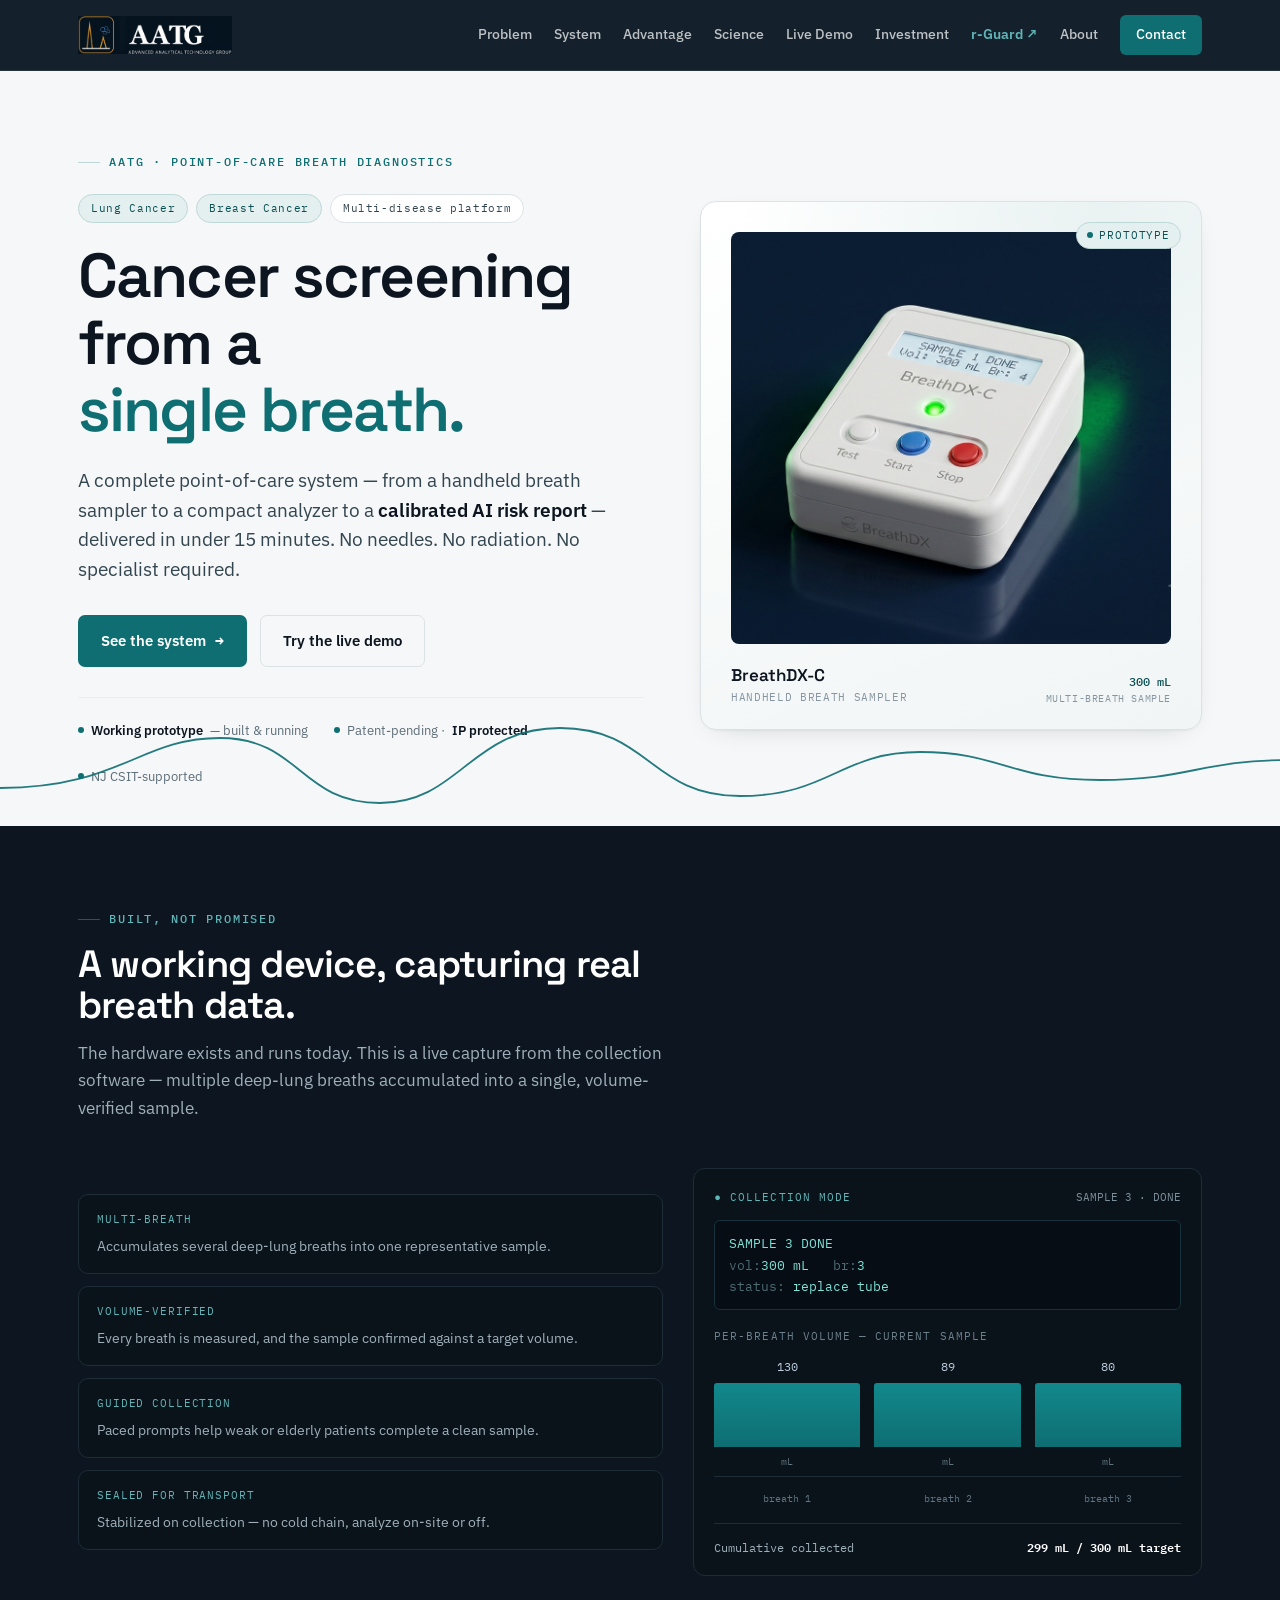
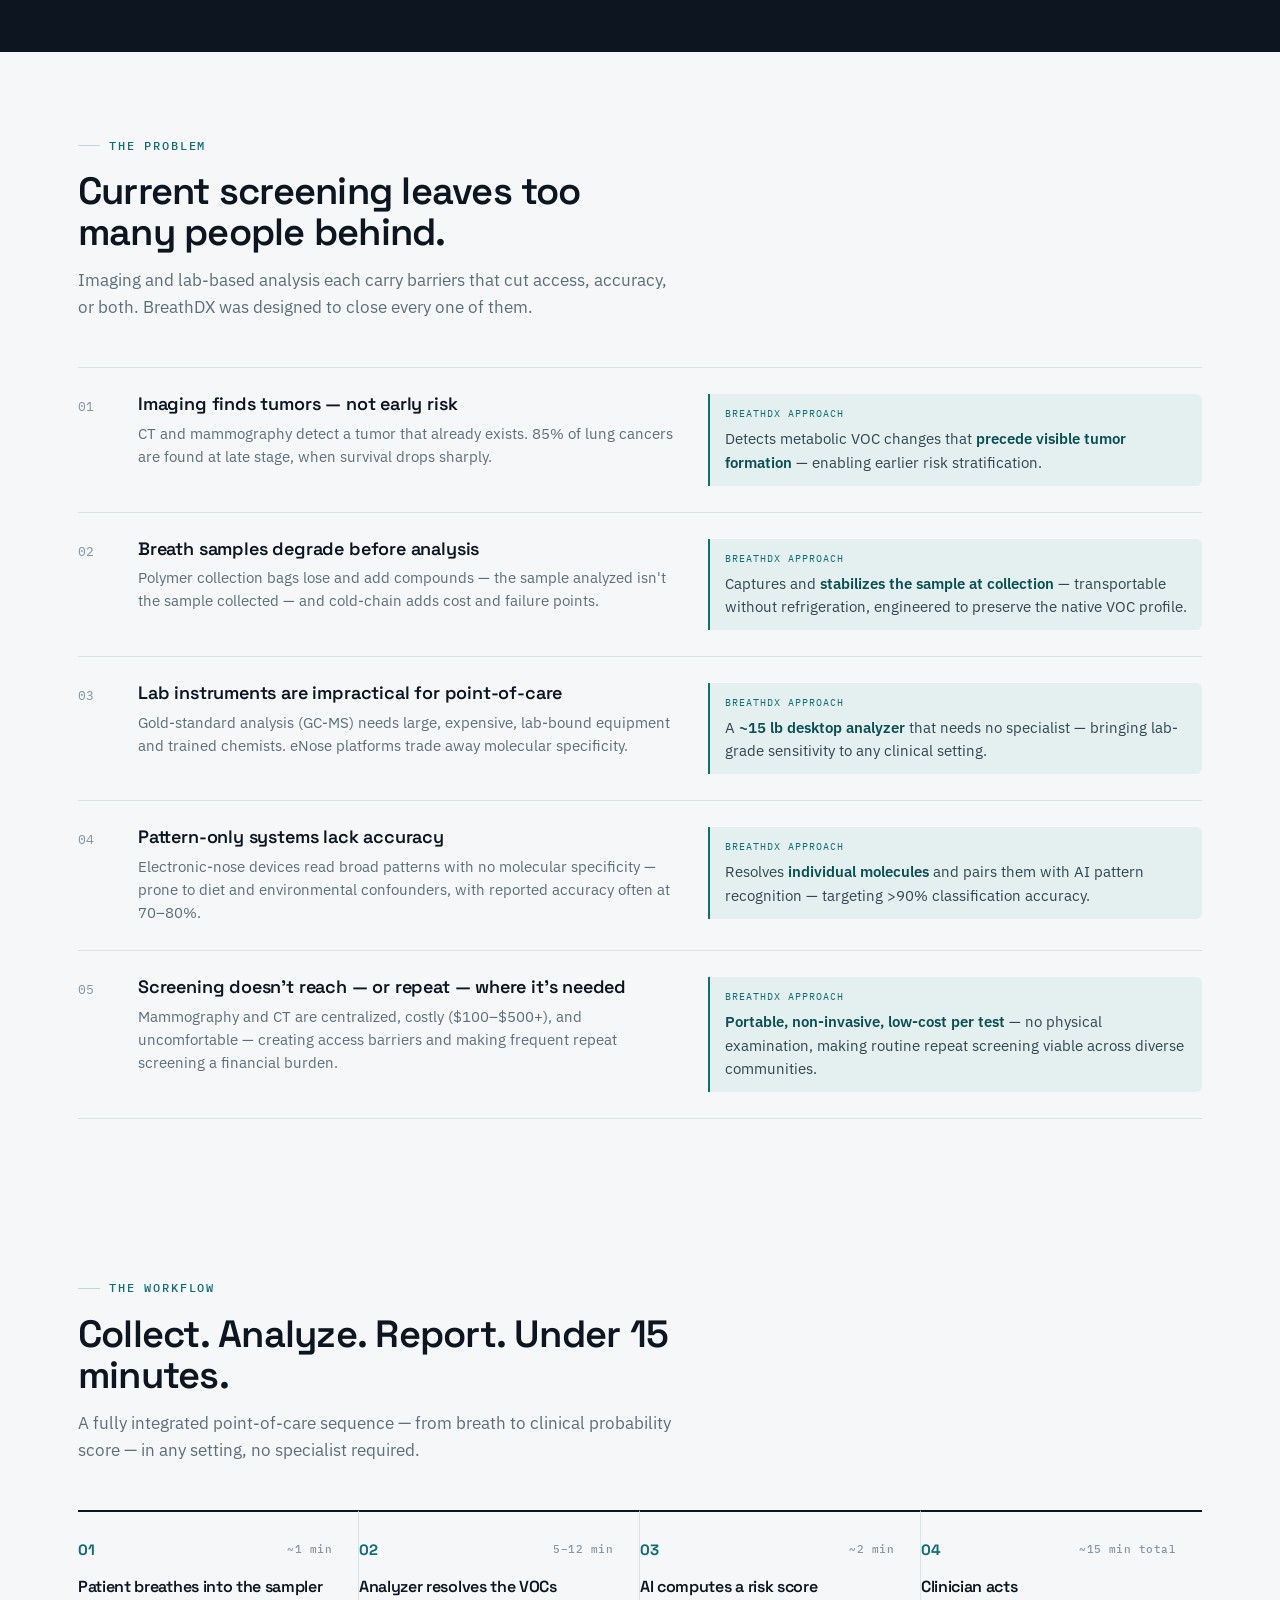
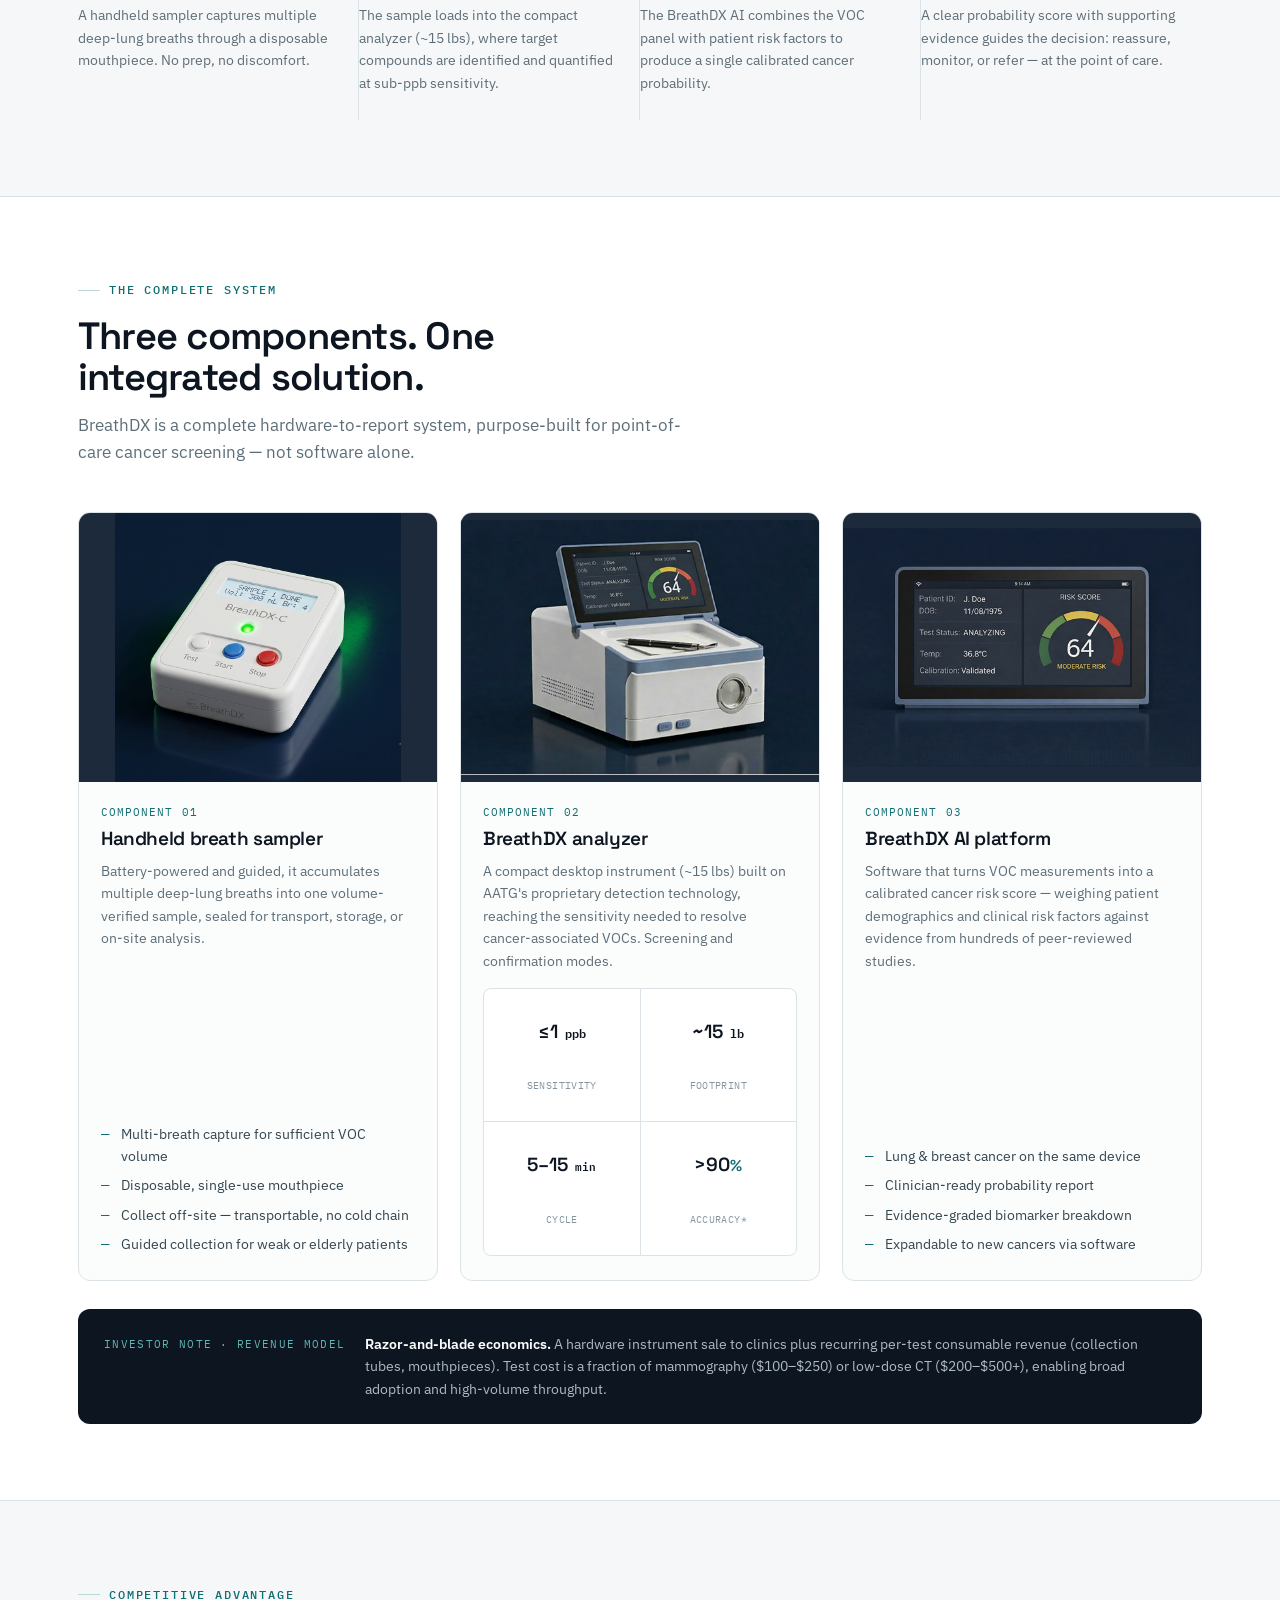
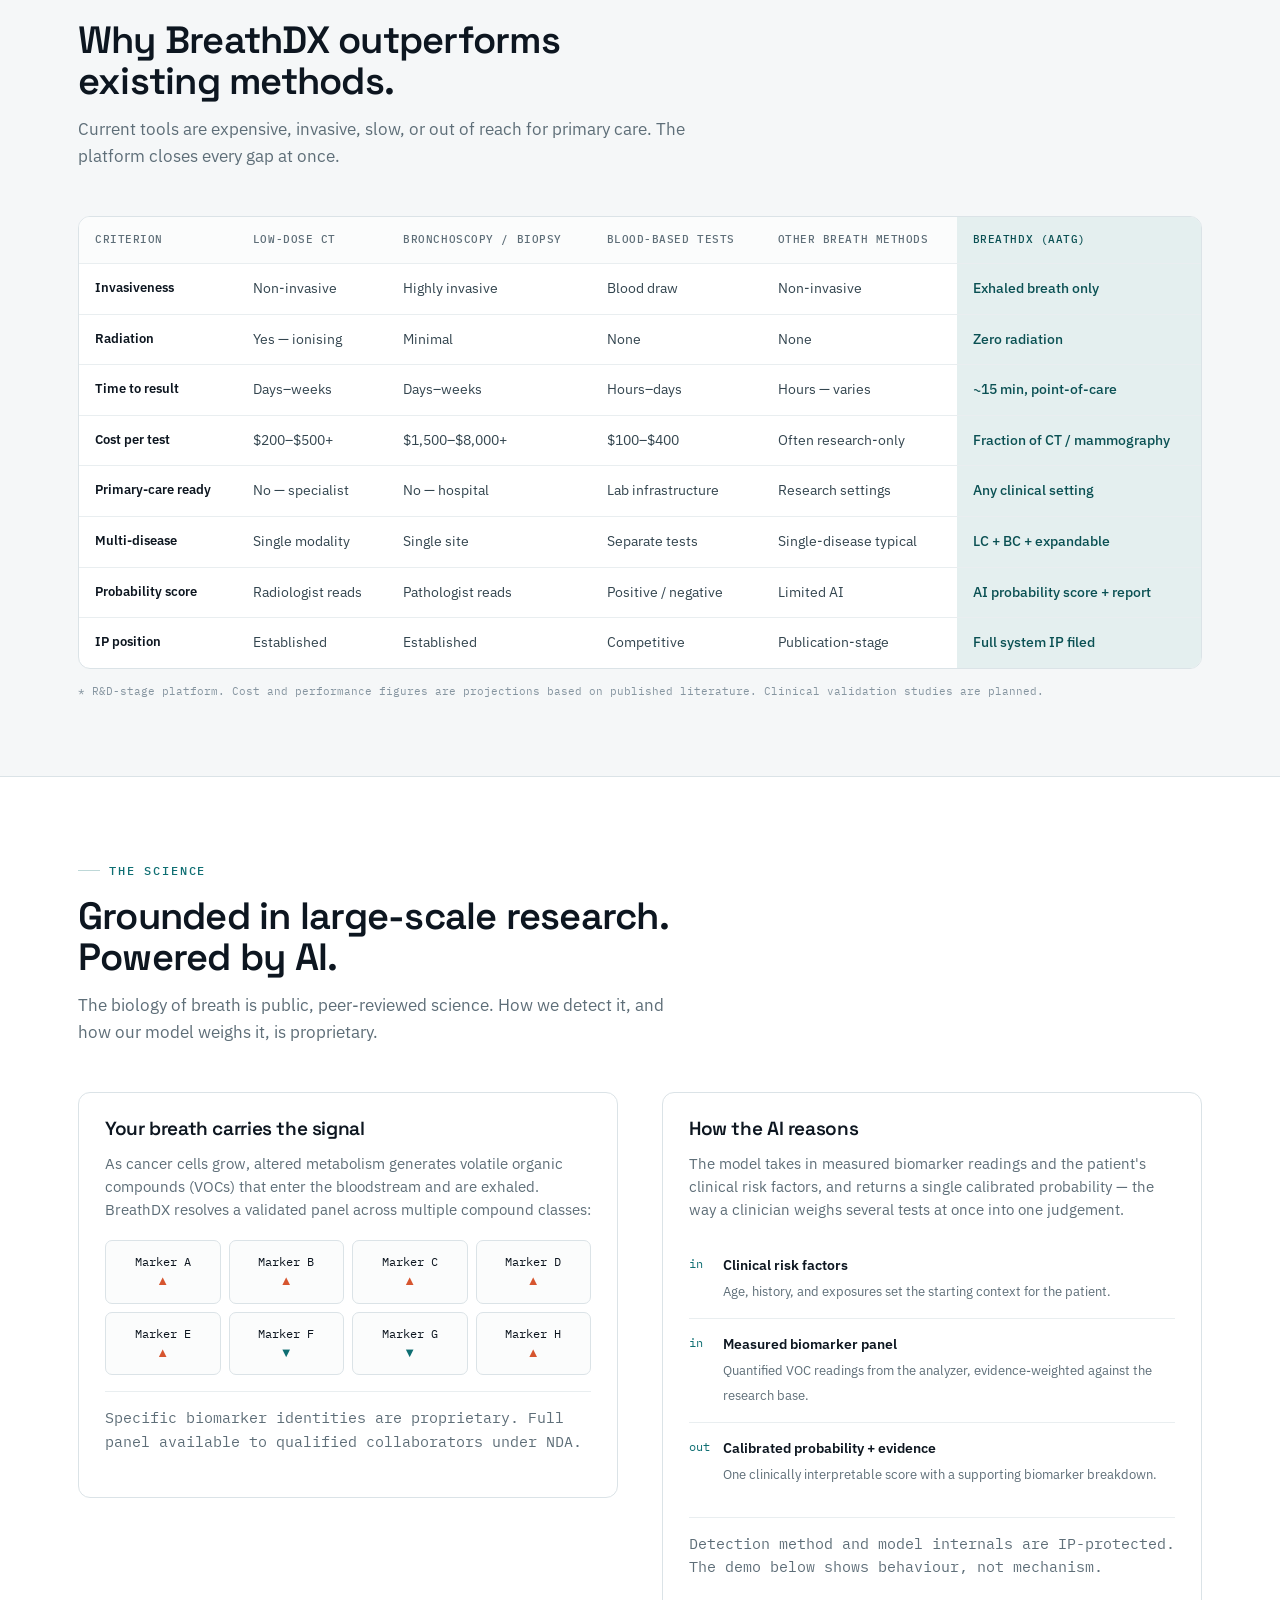
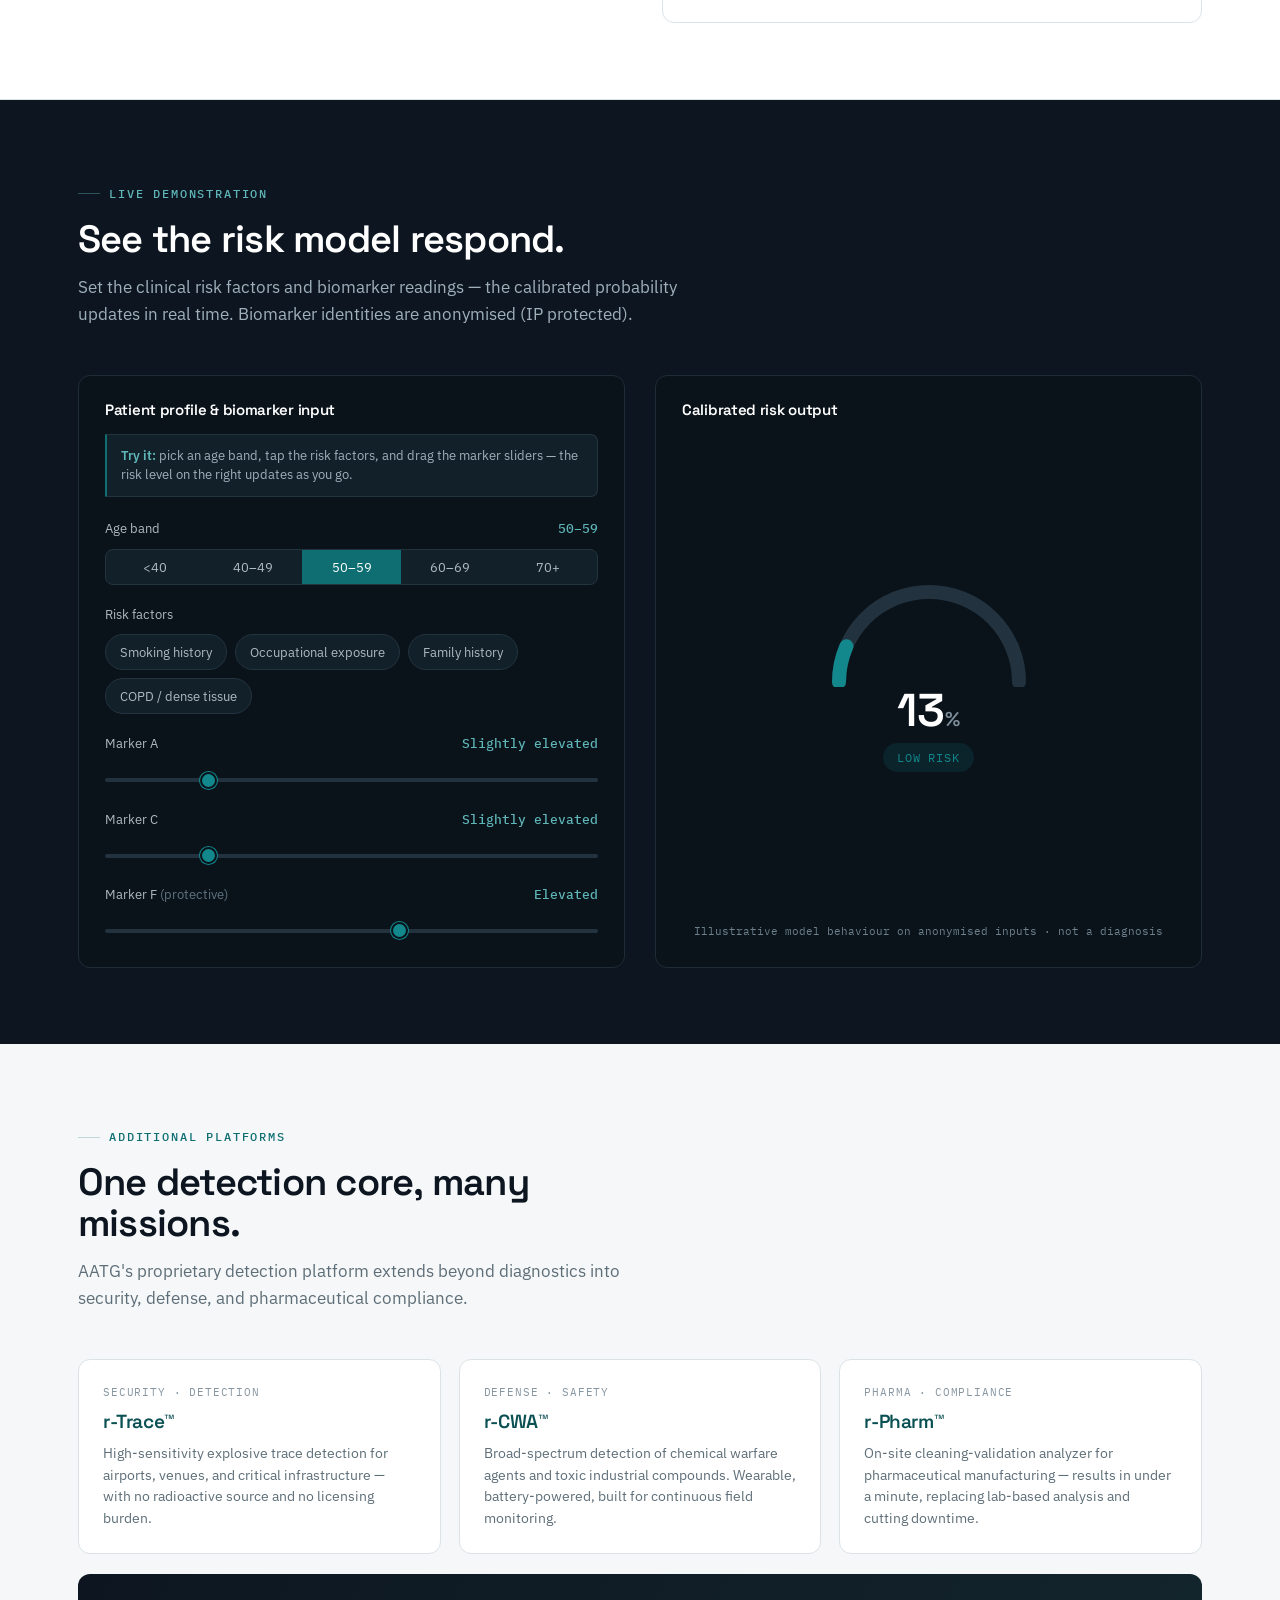
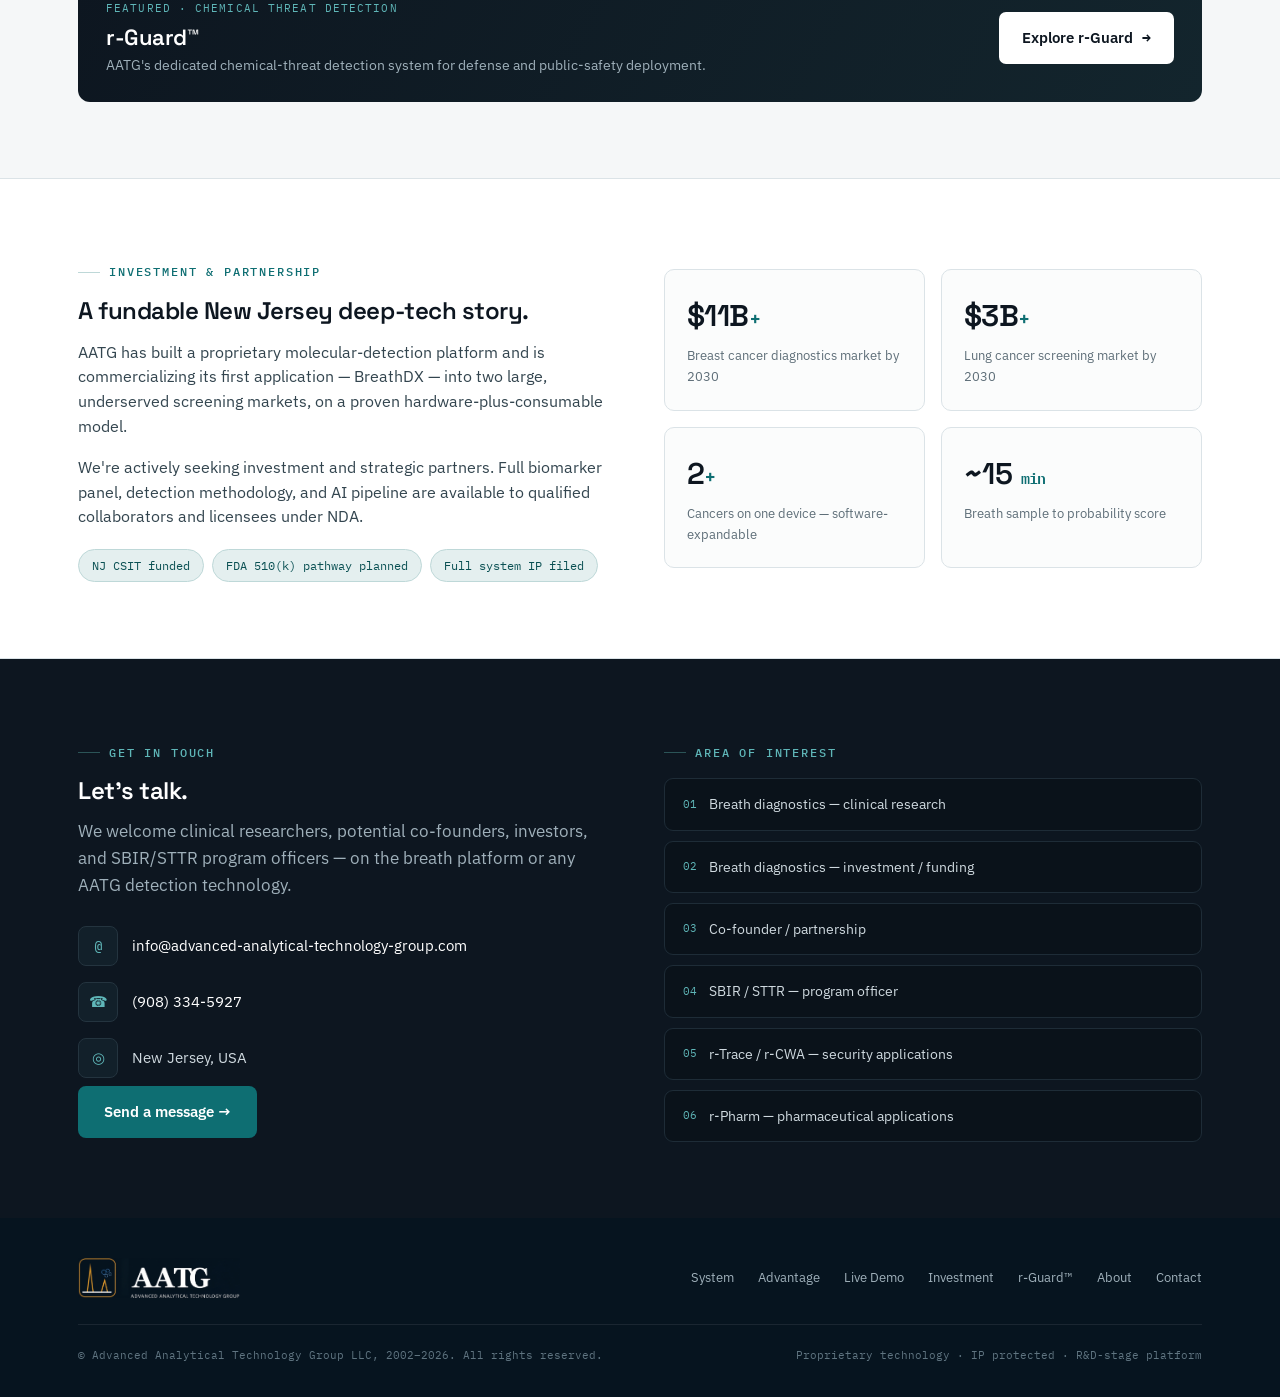
==== commit e432dd07: "Update meta description for clarity" ====
--- a/index.html
+++ b/index.html
@@ -4,7 +4,7 @@
 <meta charset="UTF-8">
 <meta name="viewport" content="width=device-width, initial-scale=1.0">
 <title>BreathDX™ — Point-of-Care Breath Cancer Screening | AATG</title>
-<meta name="description" content="BreathDX by AATG: a point-of-care system that screens for cancer from a single breath — handheld sampler, compact analyzer, and calibrated AI risk report in under 15 minutes.">
+<meta name="description" content="BreathDX by AATG: a point-of-care system that screens for cancer from breath samples — handheld sampler, compact analyzer, and calibrated AI risk report in under 15 minutes.">
 <link rel="icon" type="image/png" href="images/favicon.png">
 <link rel="preconnect" href="https://fonts.googleapis.com">
 <link rel="preconnect" href="https://fonts.gstatic.com" crossorigin>
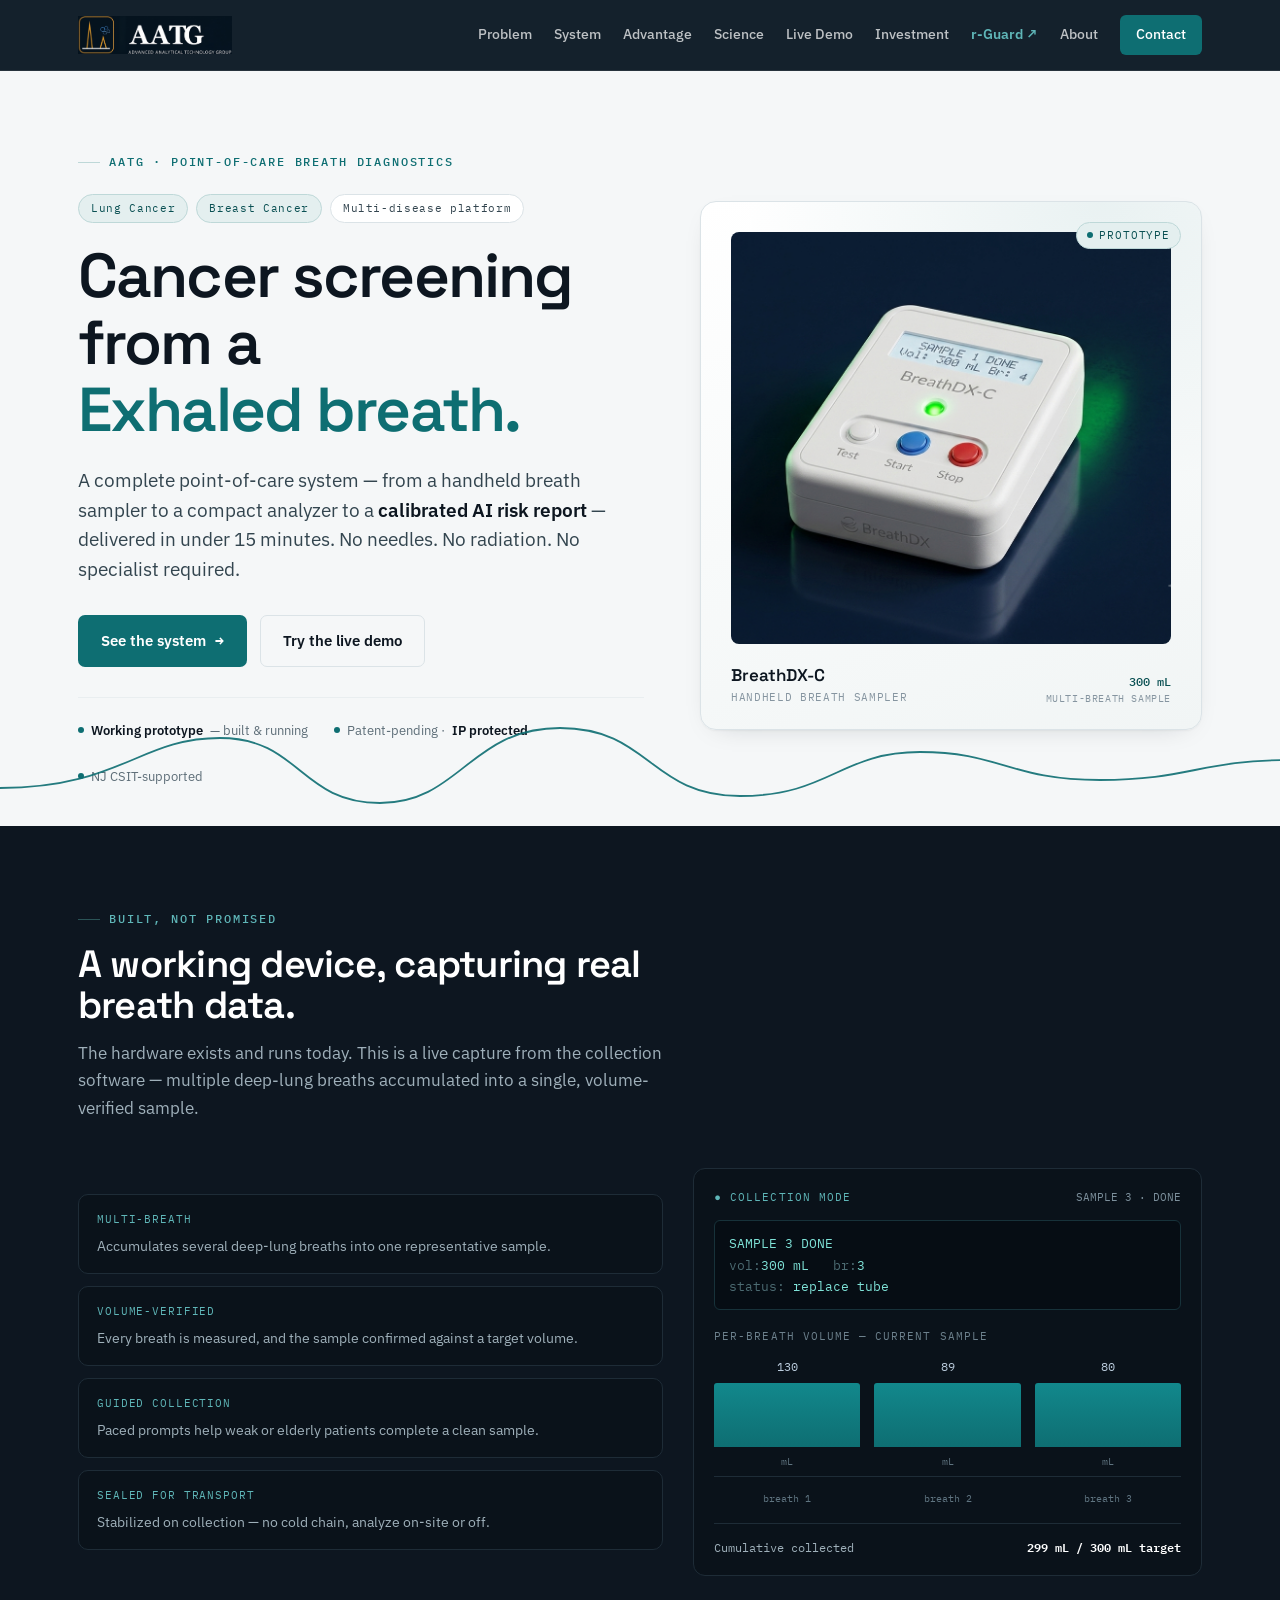
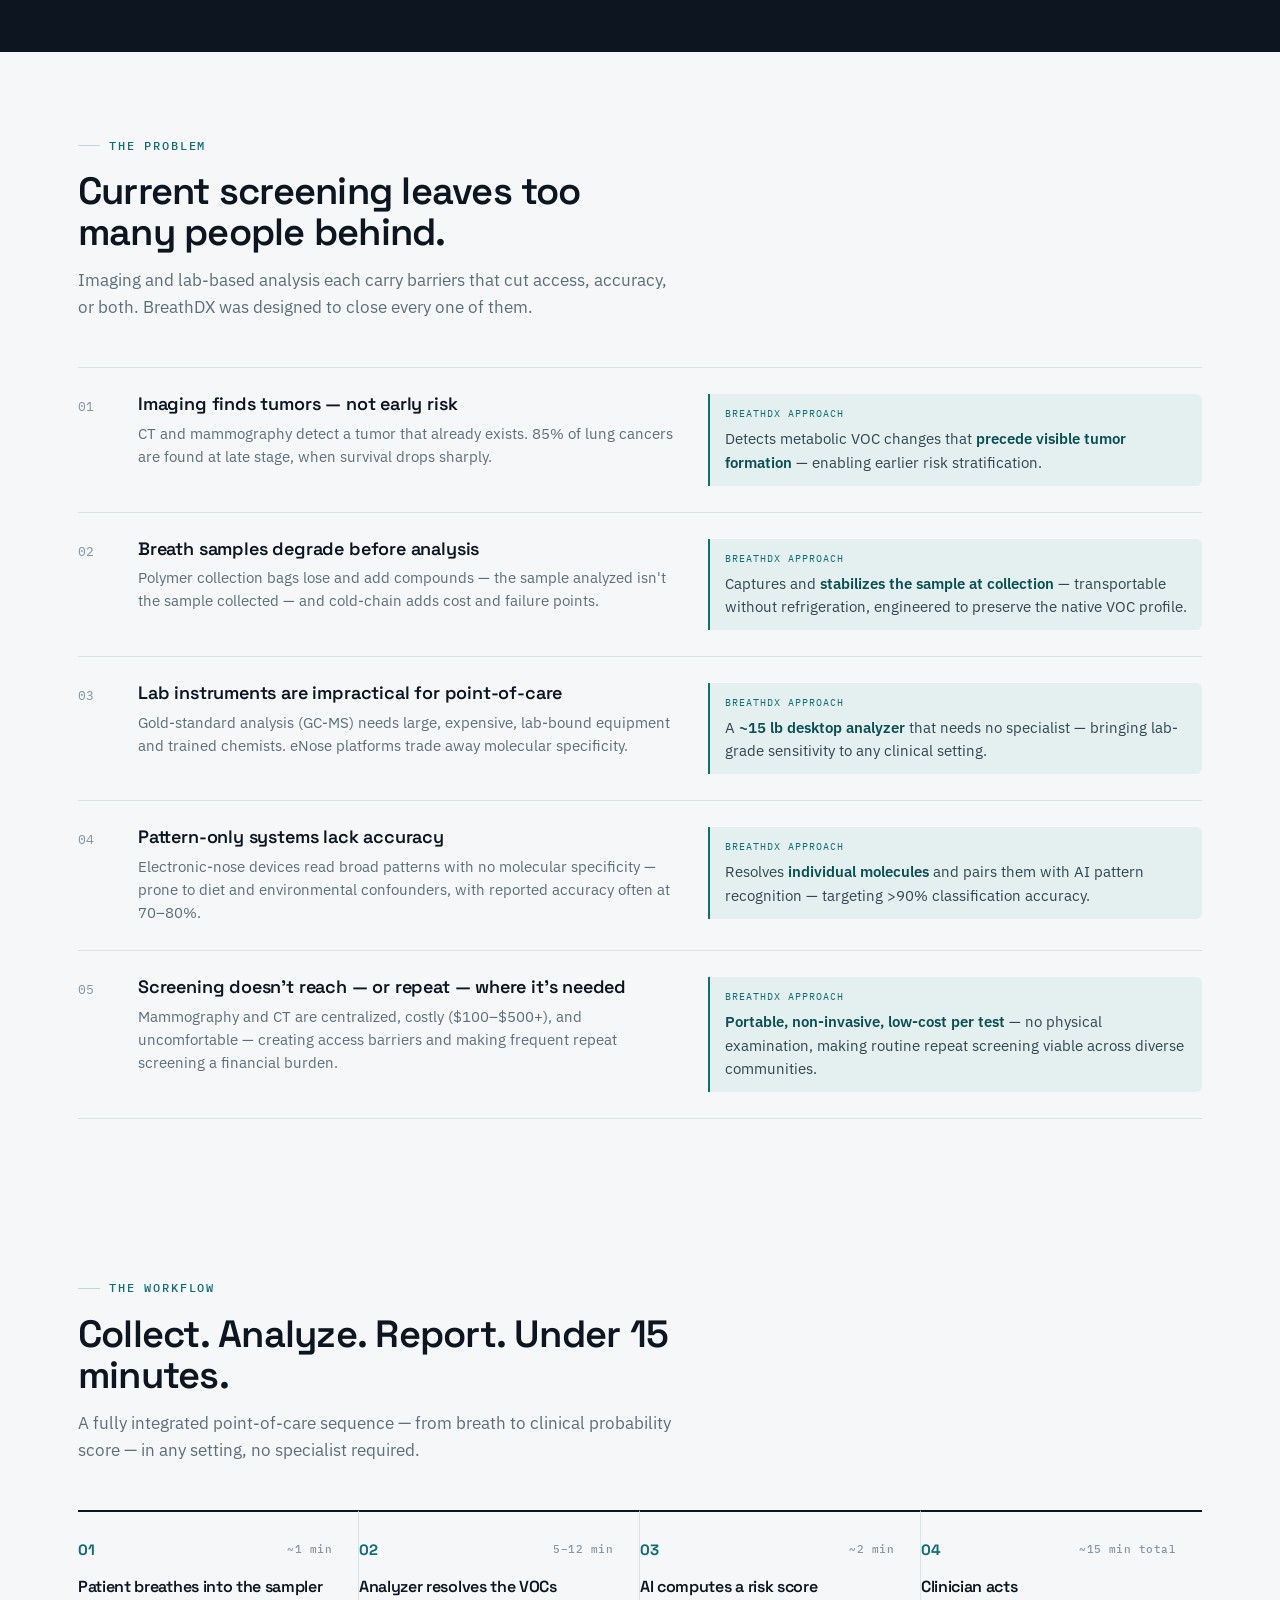
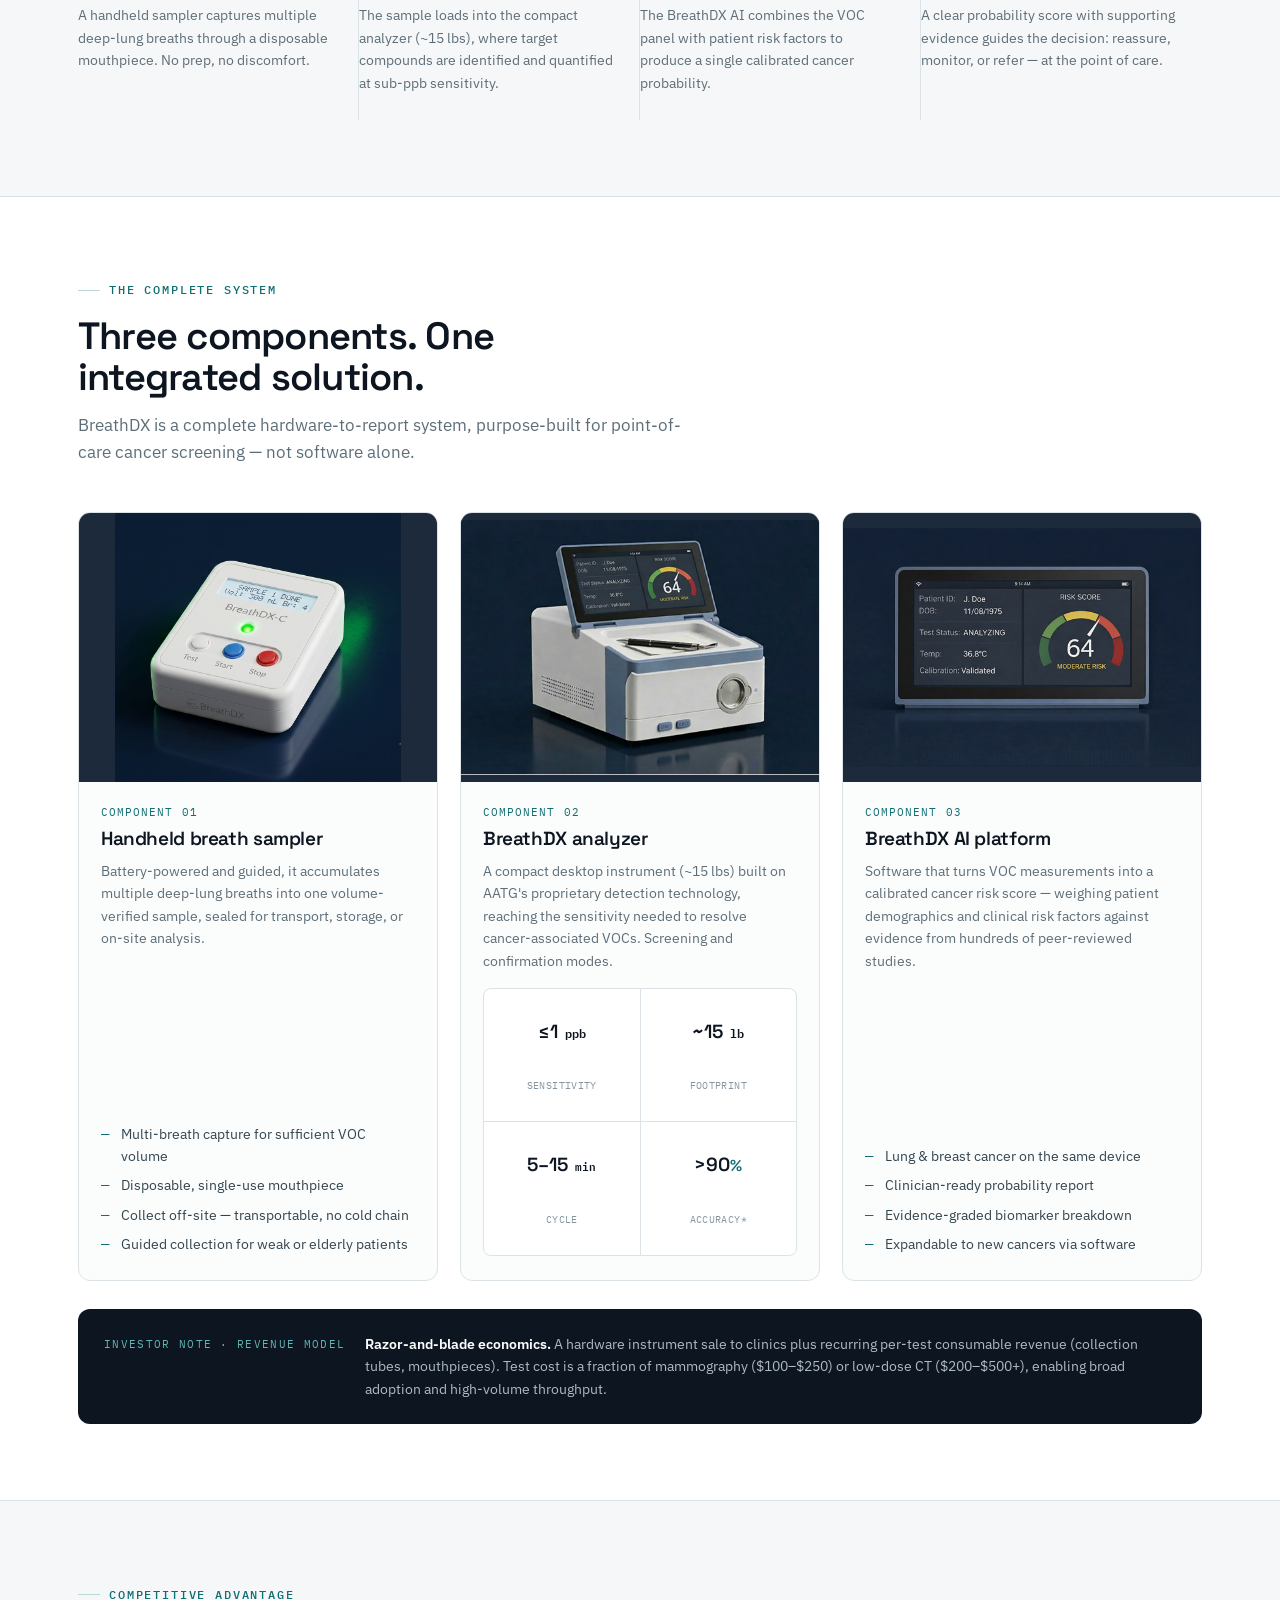
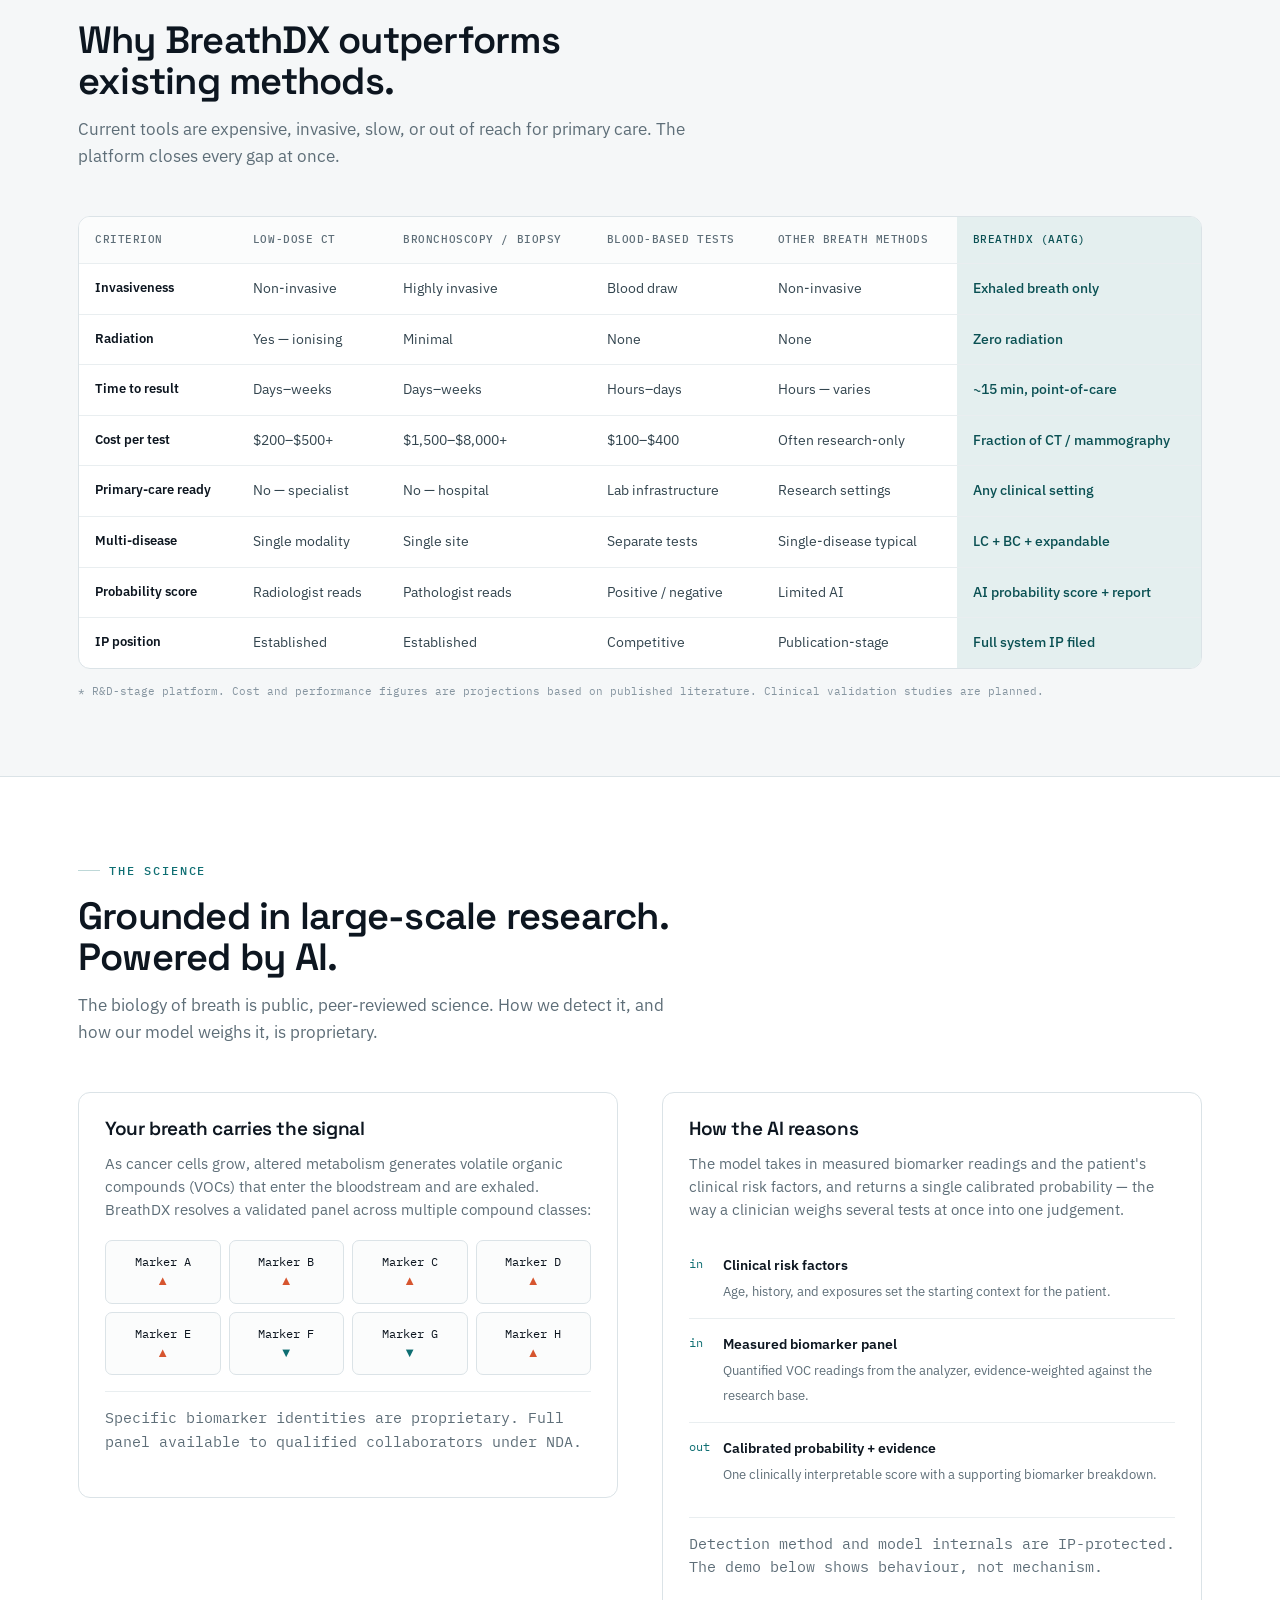
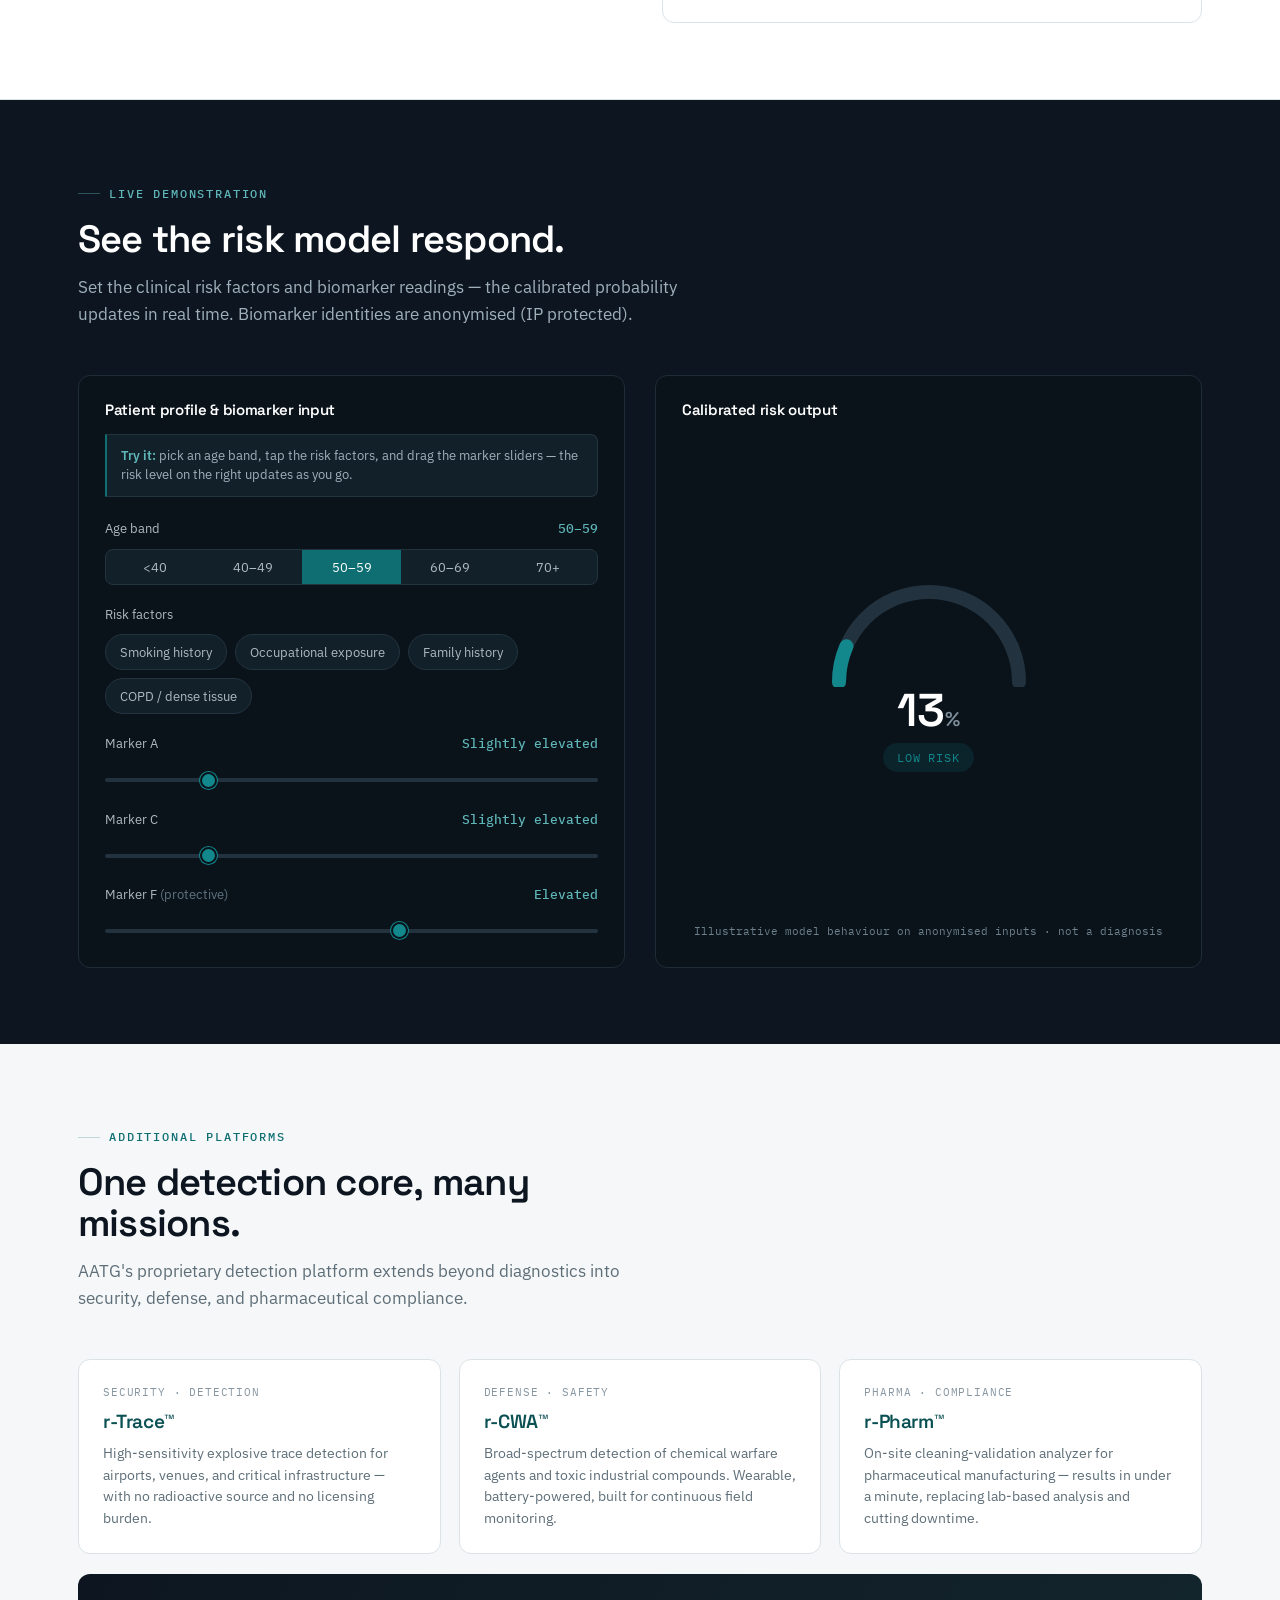
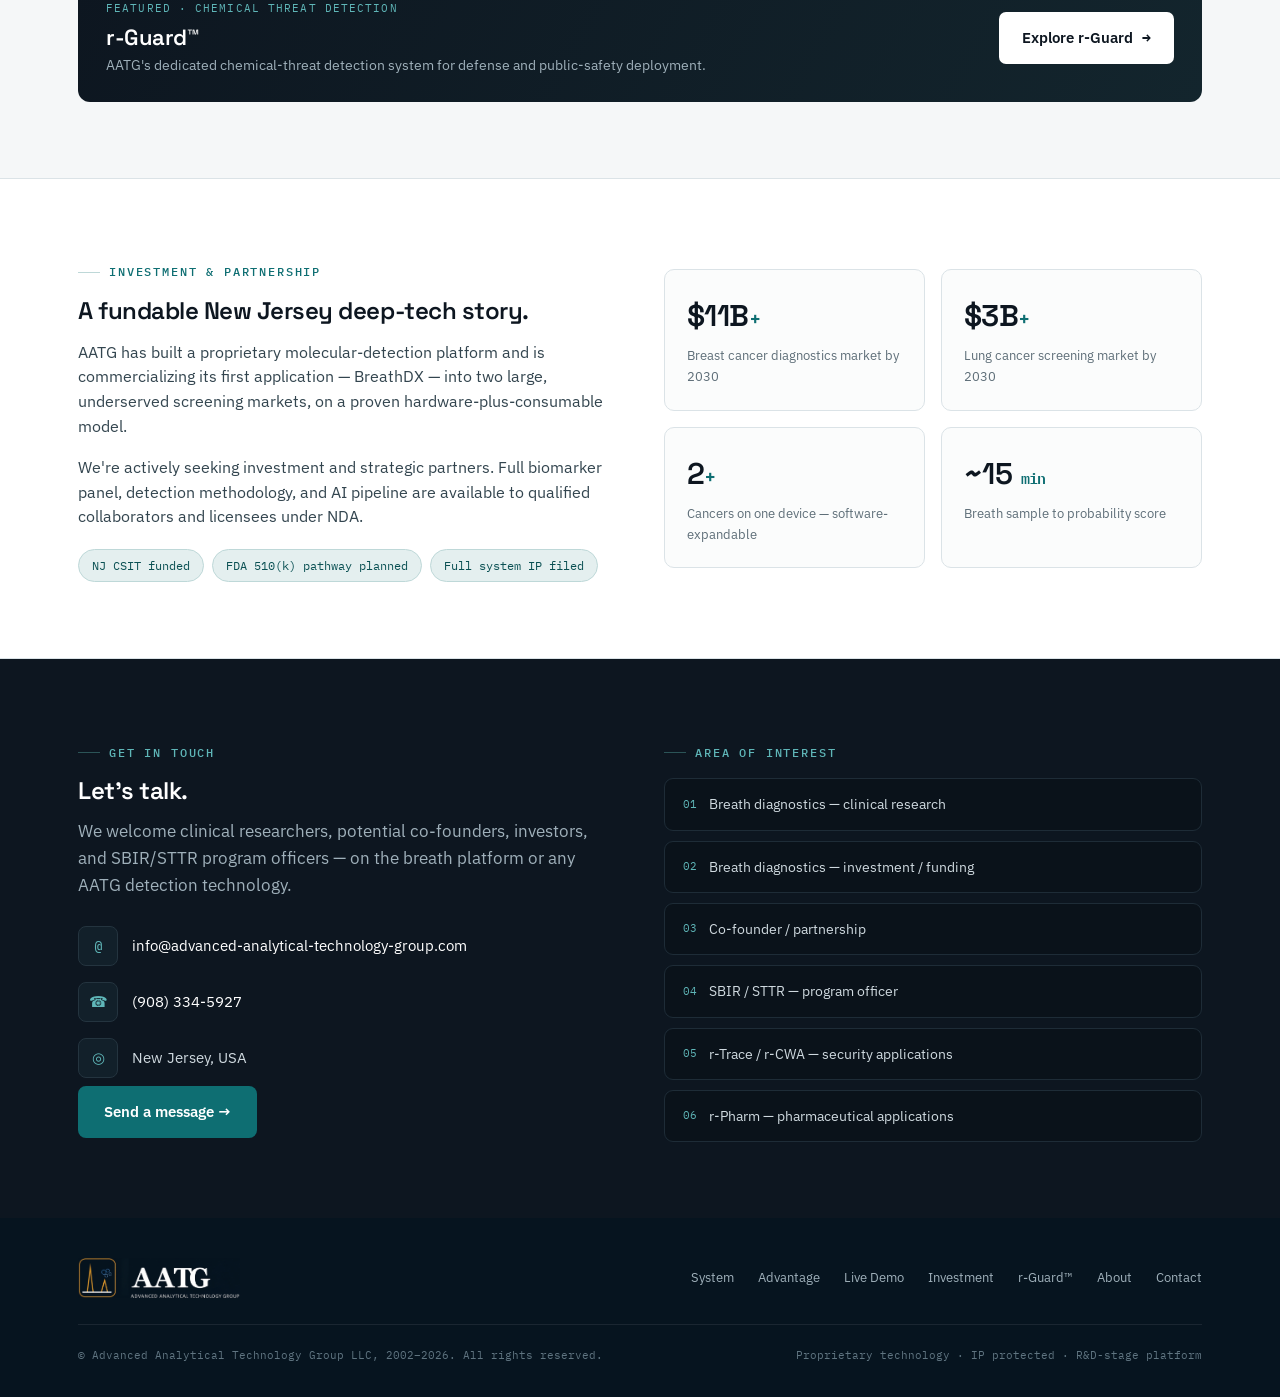
==== commit 72d01bd0: "Update heading text for cancer screening" ====
--- a/index.html
+++ b/index.html
@@ -181,7 +181,7 @@
           <span class="tag lead">Breast Cancer</span>
           <span class="tag">Multi-disease platform</span>
         </div>
-        <h1>Cancer screening from a <span class="u">single breath.</span></h1>
+        <h1>Cancer screening from a <span class="u">Exhaled breath.</span></h1>
         <p class="lede">A complete point-of-care system — from a handheld breath sampler to a compact analyzer to a <b>calibrated AI risk report</b> — delivered in under 15 minutes. No needles. No radiation. No specialist required.</p>
         <div class="cta-row">
           <a class="btn btn-primary" href="#system">See the system <span class="ar">→</span></a>
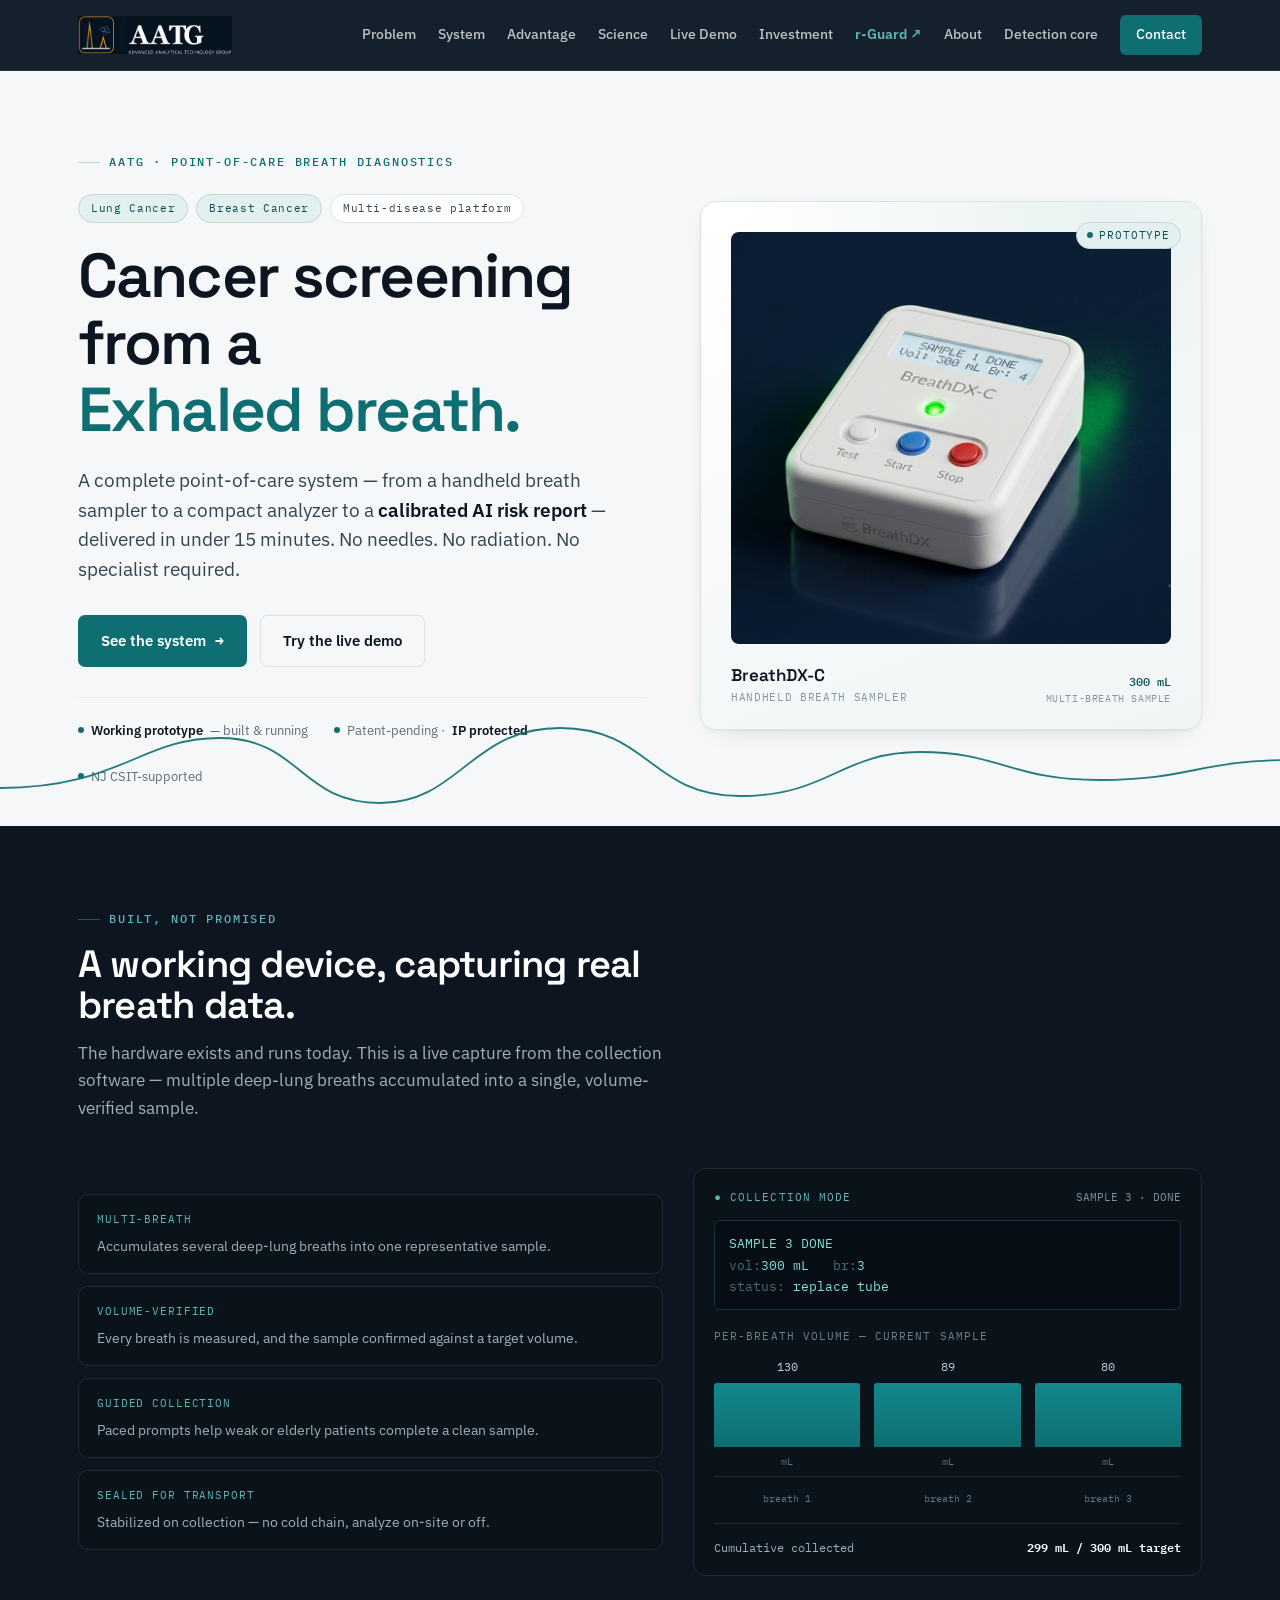
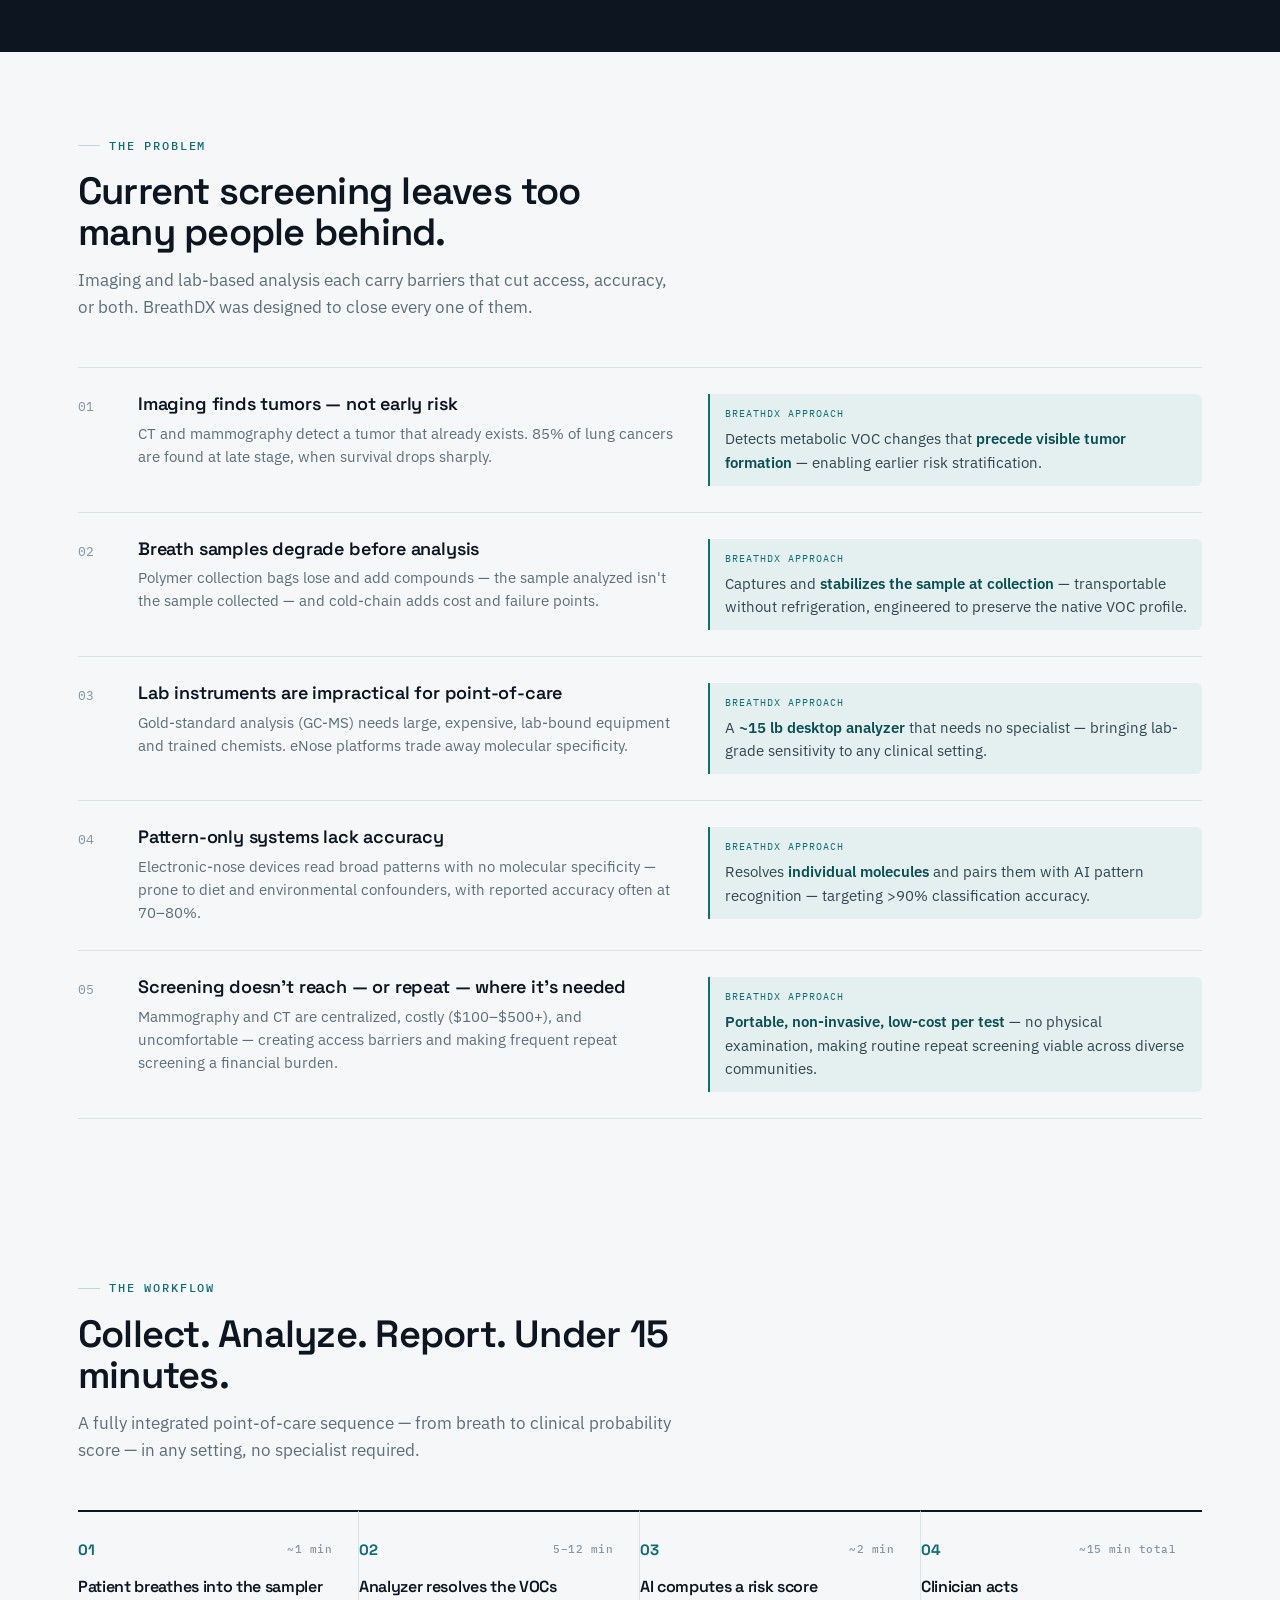
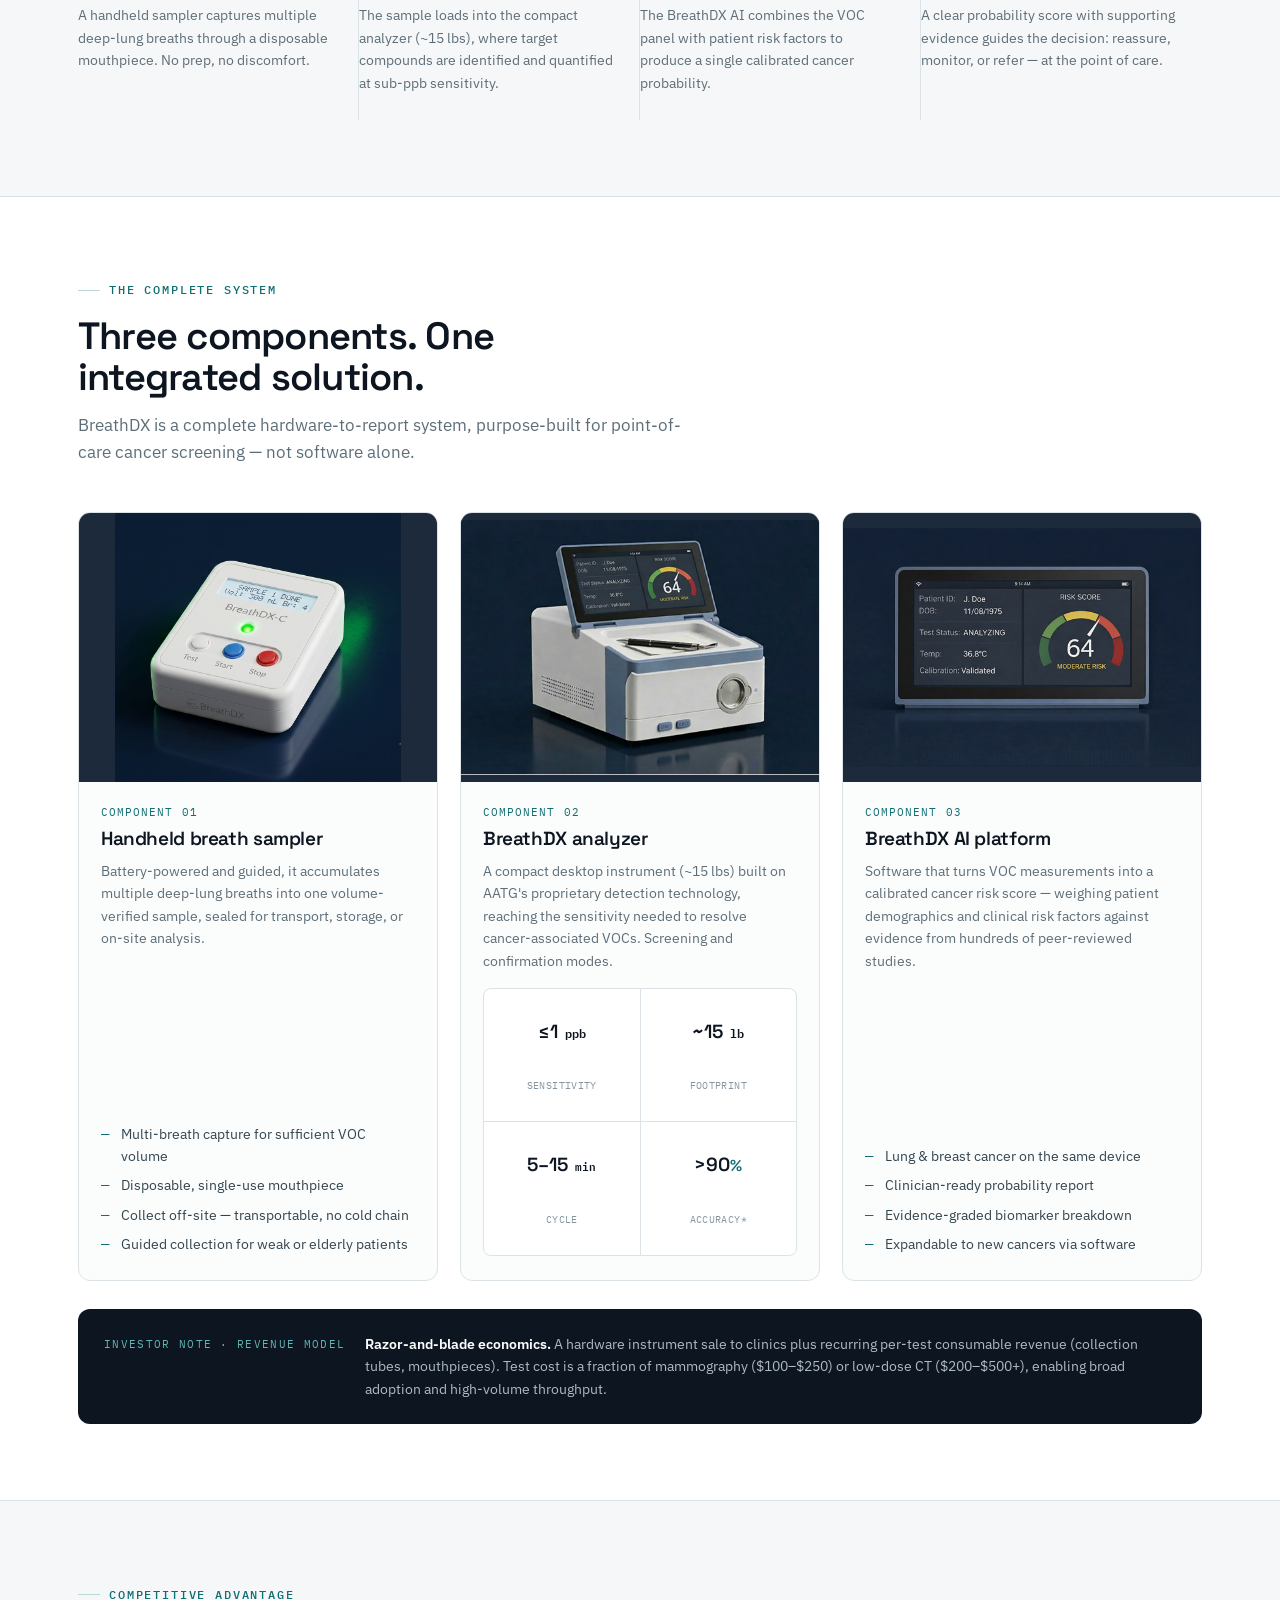
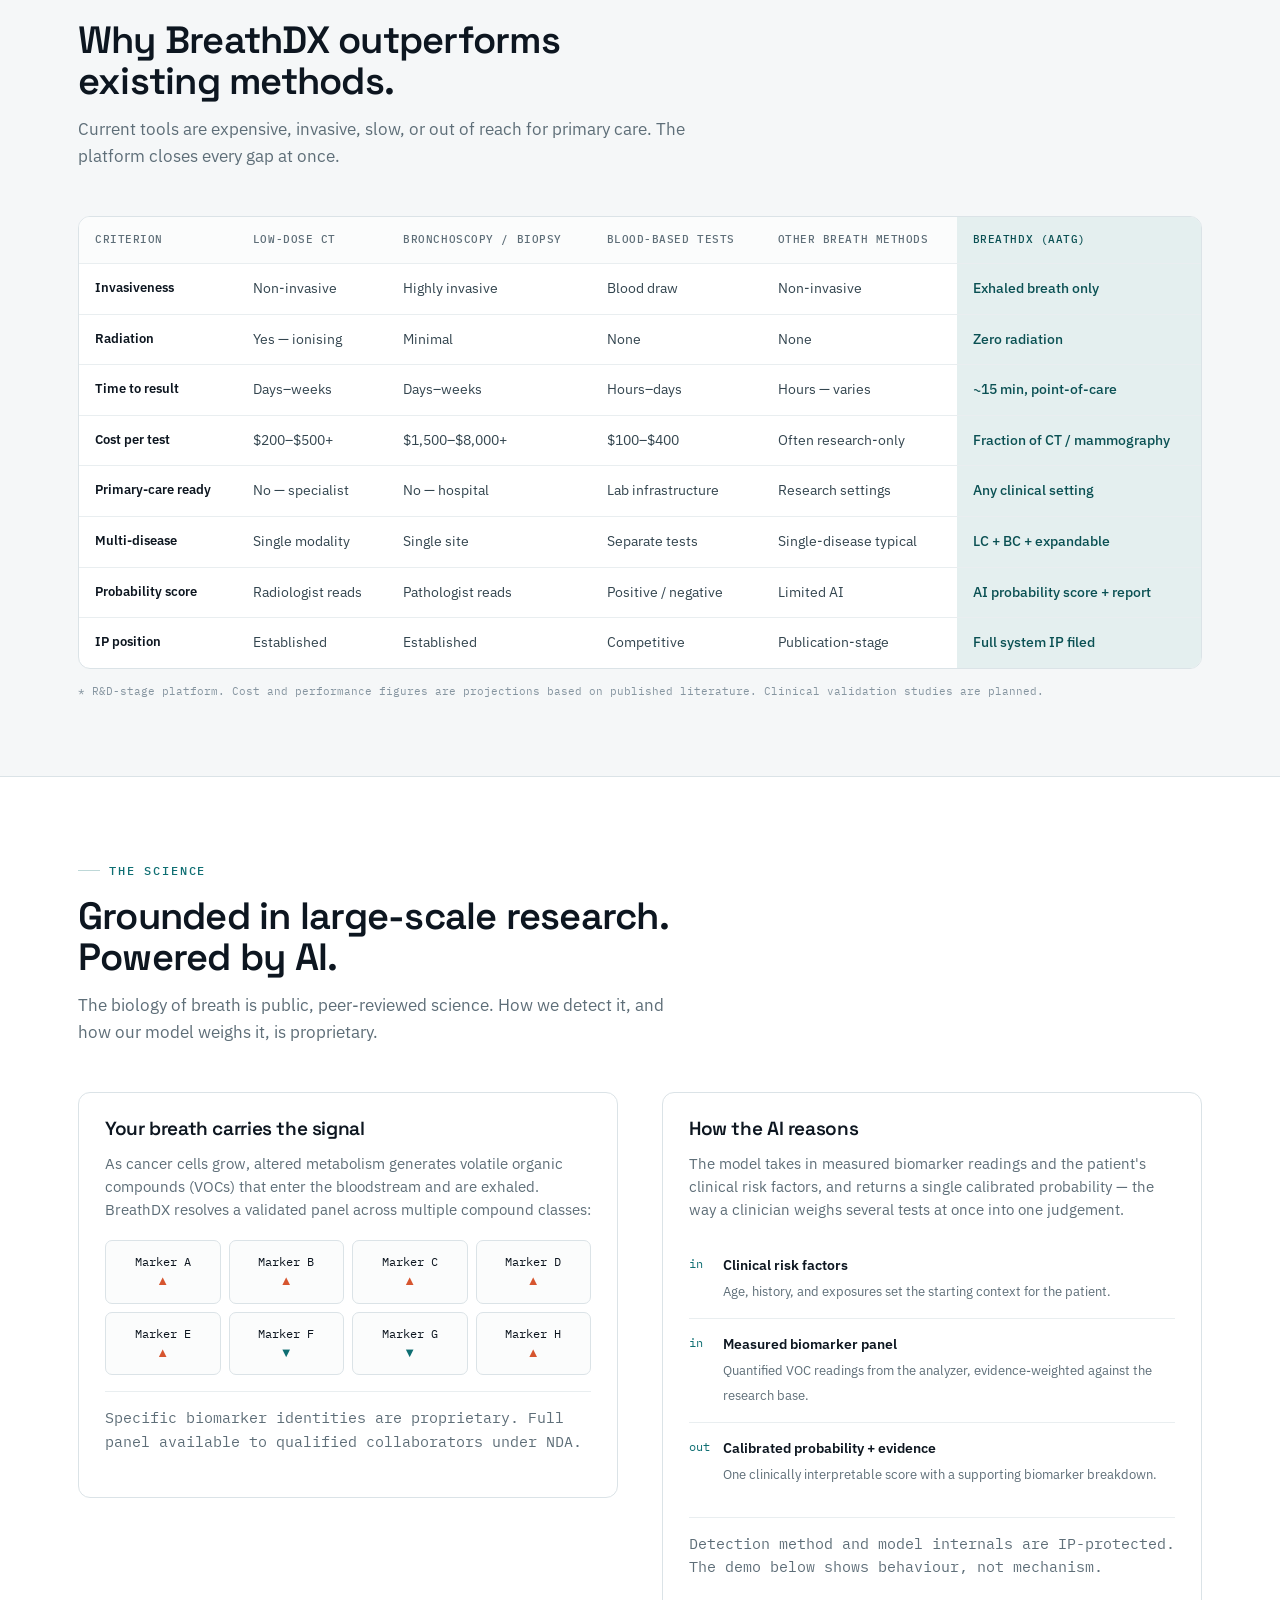
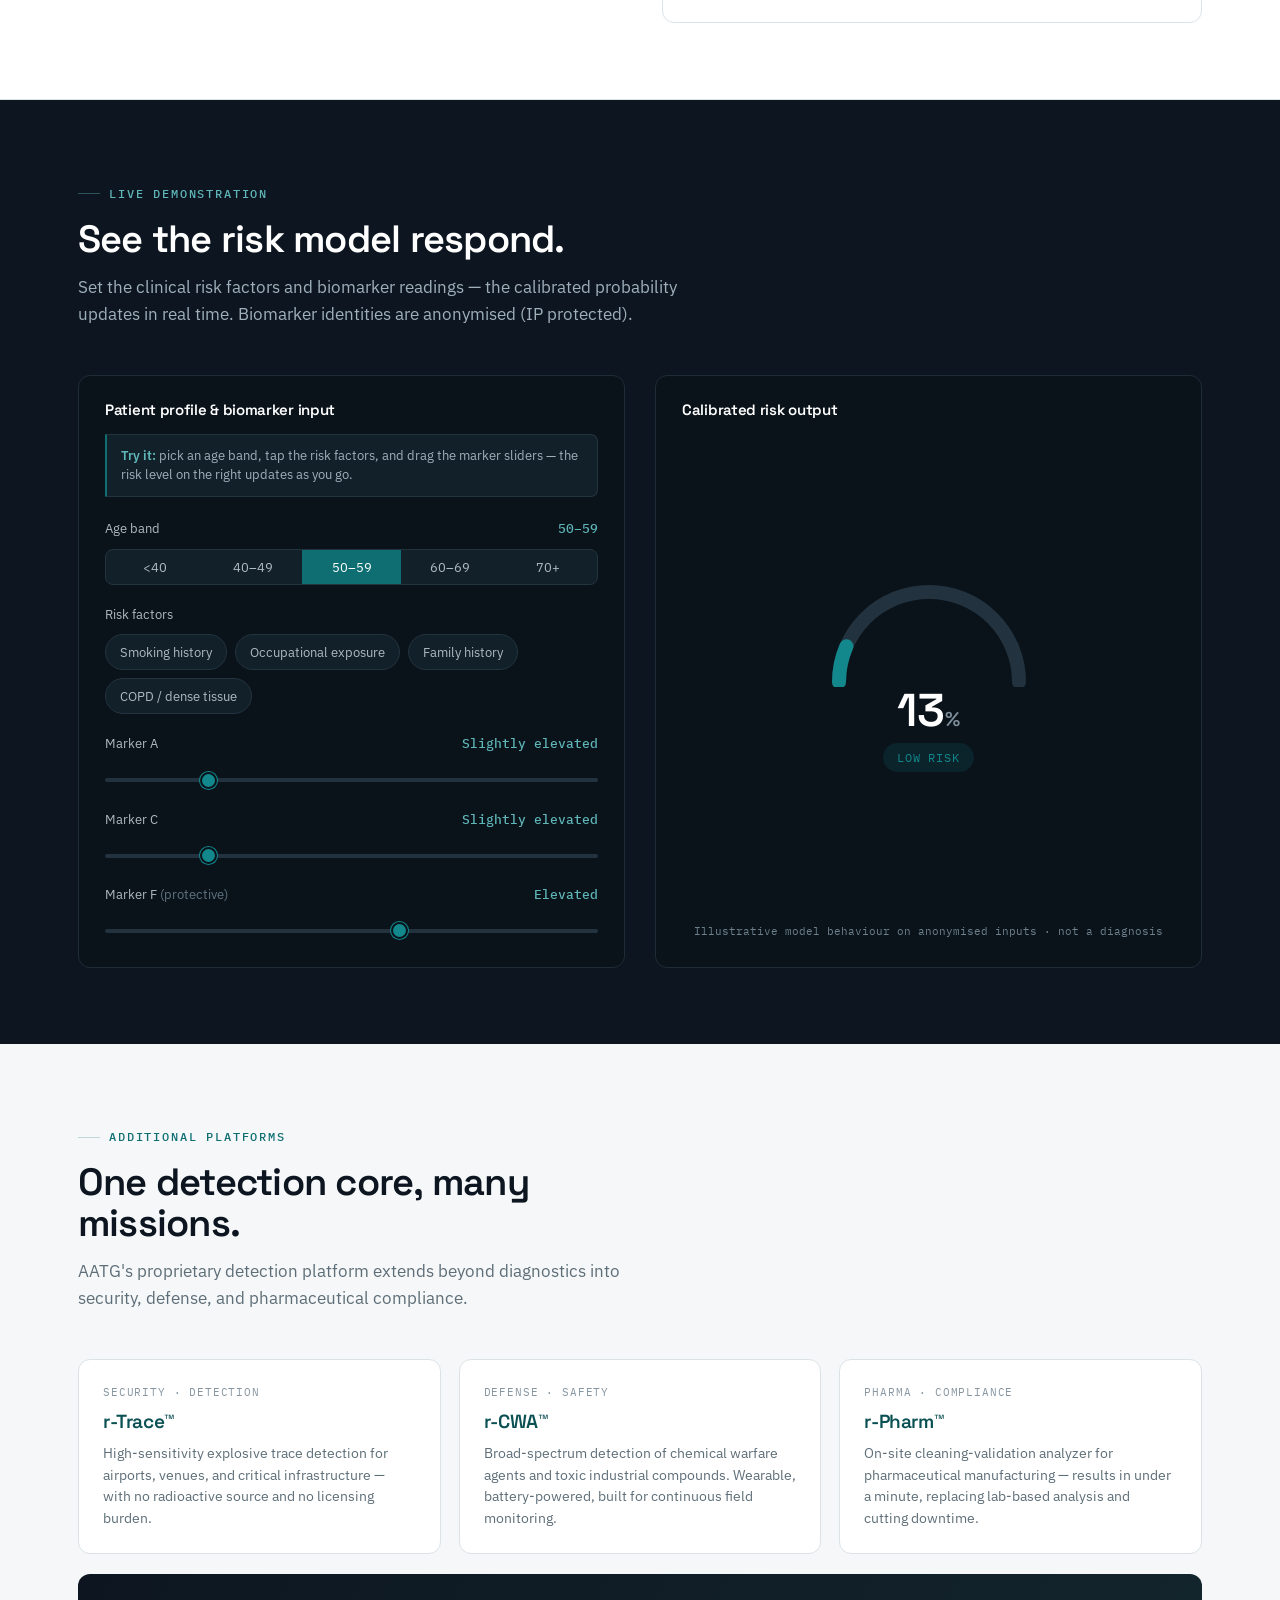
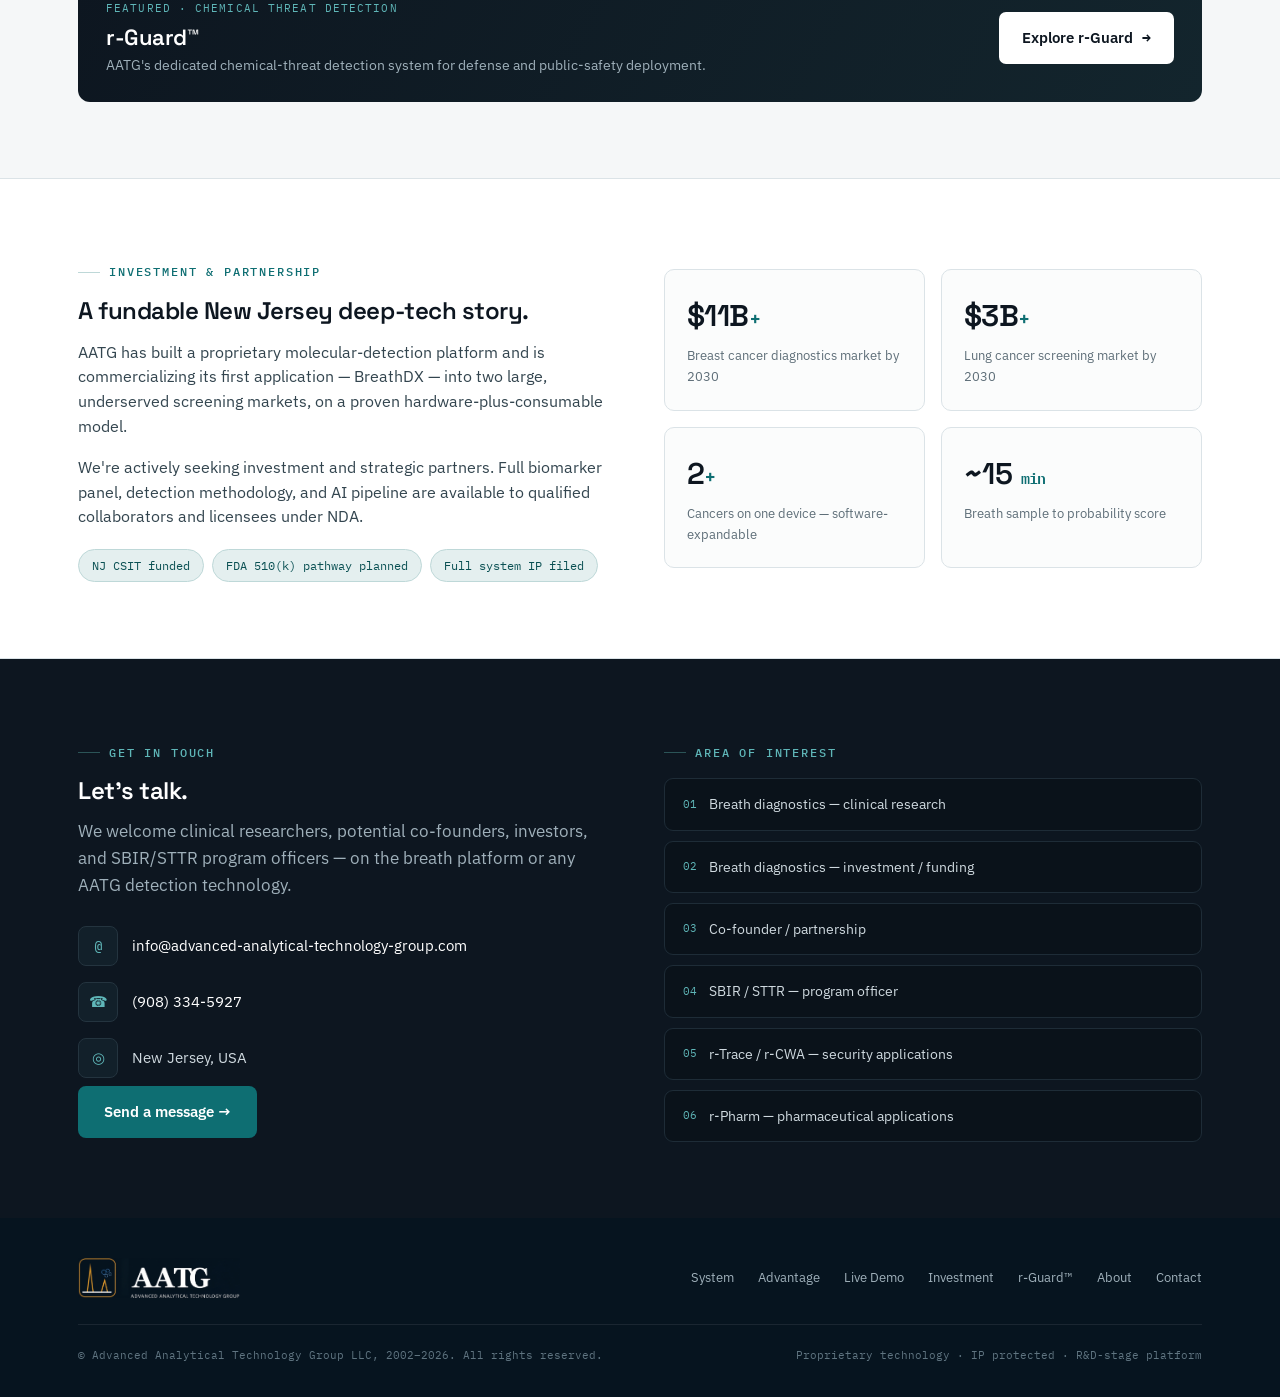
==== commit e57c29f2: "Add link to Detection core in navigation" ====
--- a/index.html
+++ b/index.html
@@ -164,6 +164,7 @@
       <a href="#invest">Investment</a>
       <a class="alt" href="r-guard.html">r-Guard ↗</a>
       <a href="about.html">About</a>
+      <a href="gc-detector.html">Detection core</a>
       <a class="nav-cta" href="#contact">Contact</a>
     </nav>
     <button class="burger" id="burger" aria-label="Menu"><span></span></button>
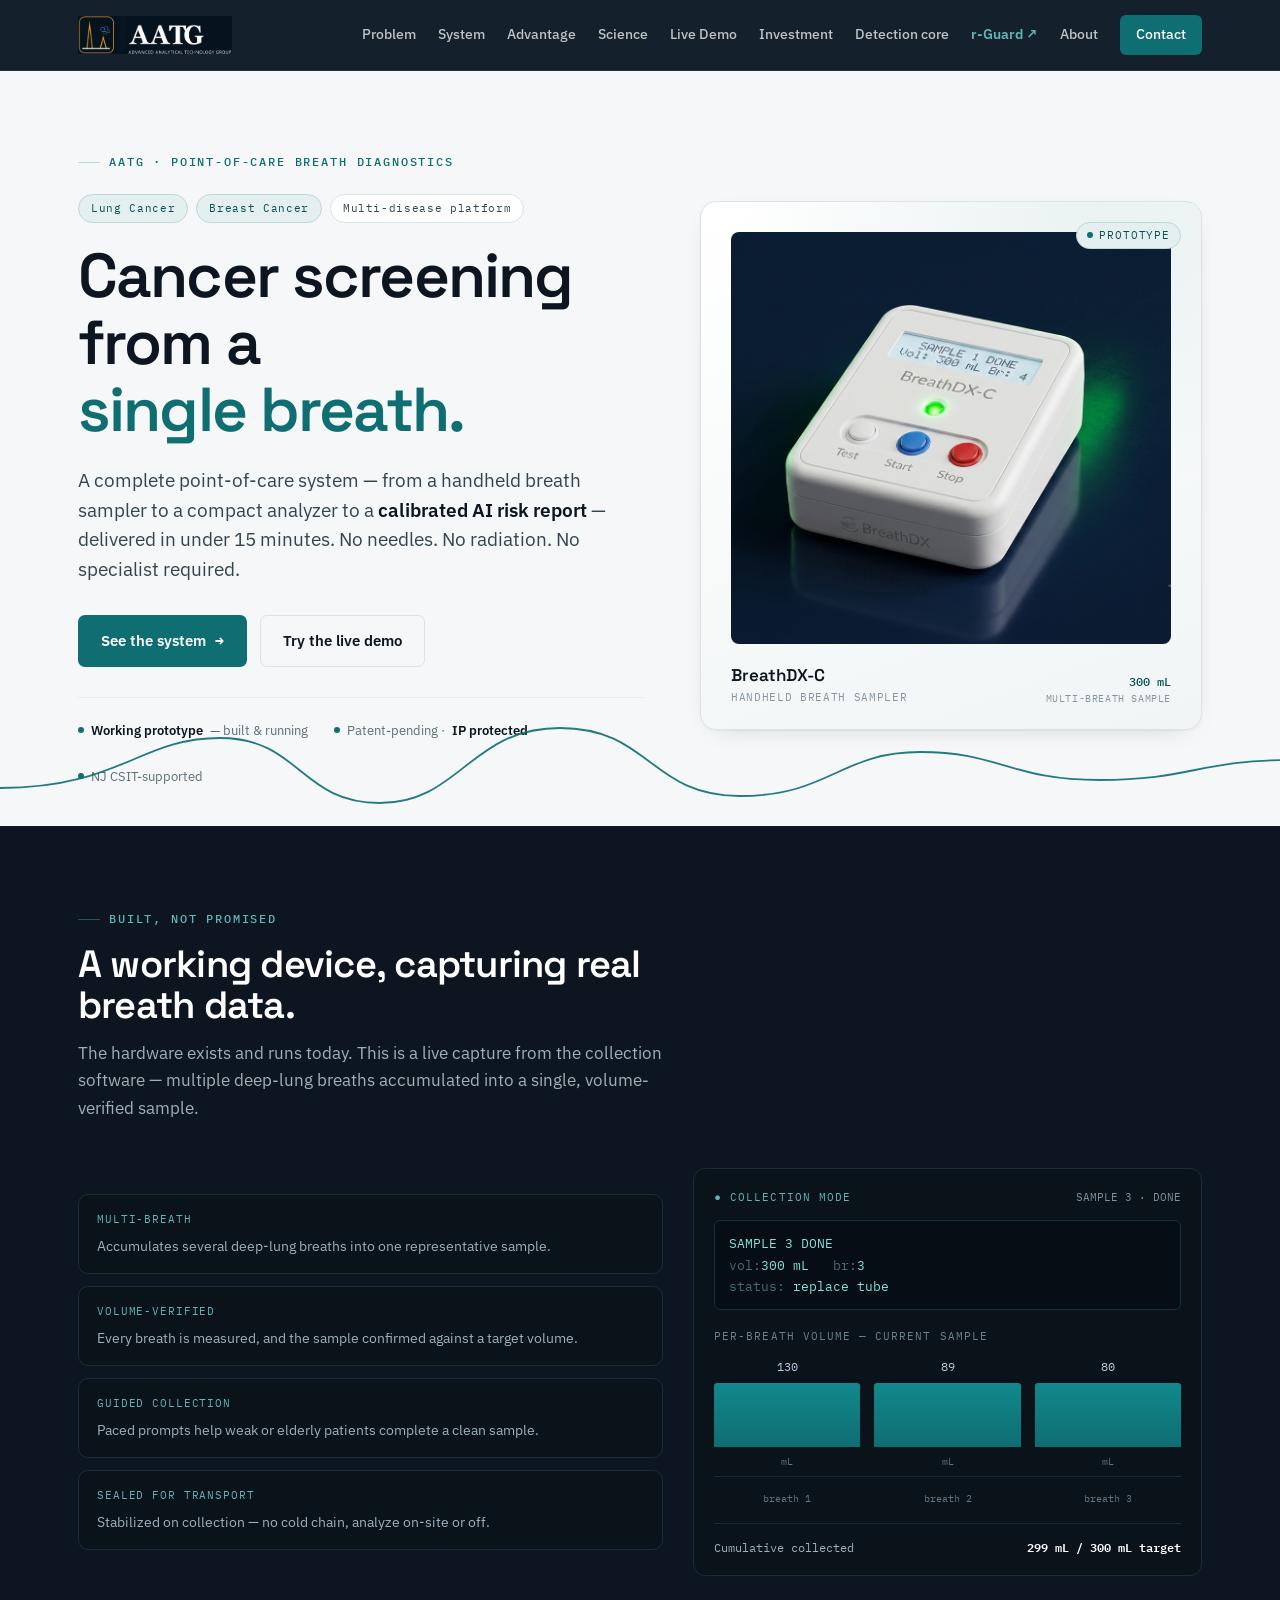
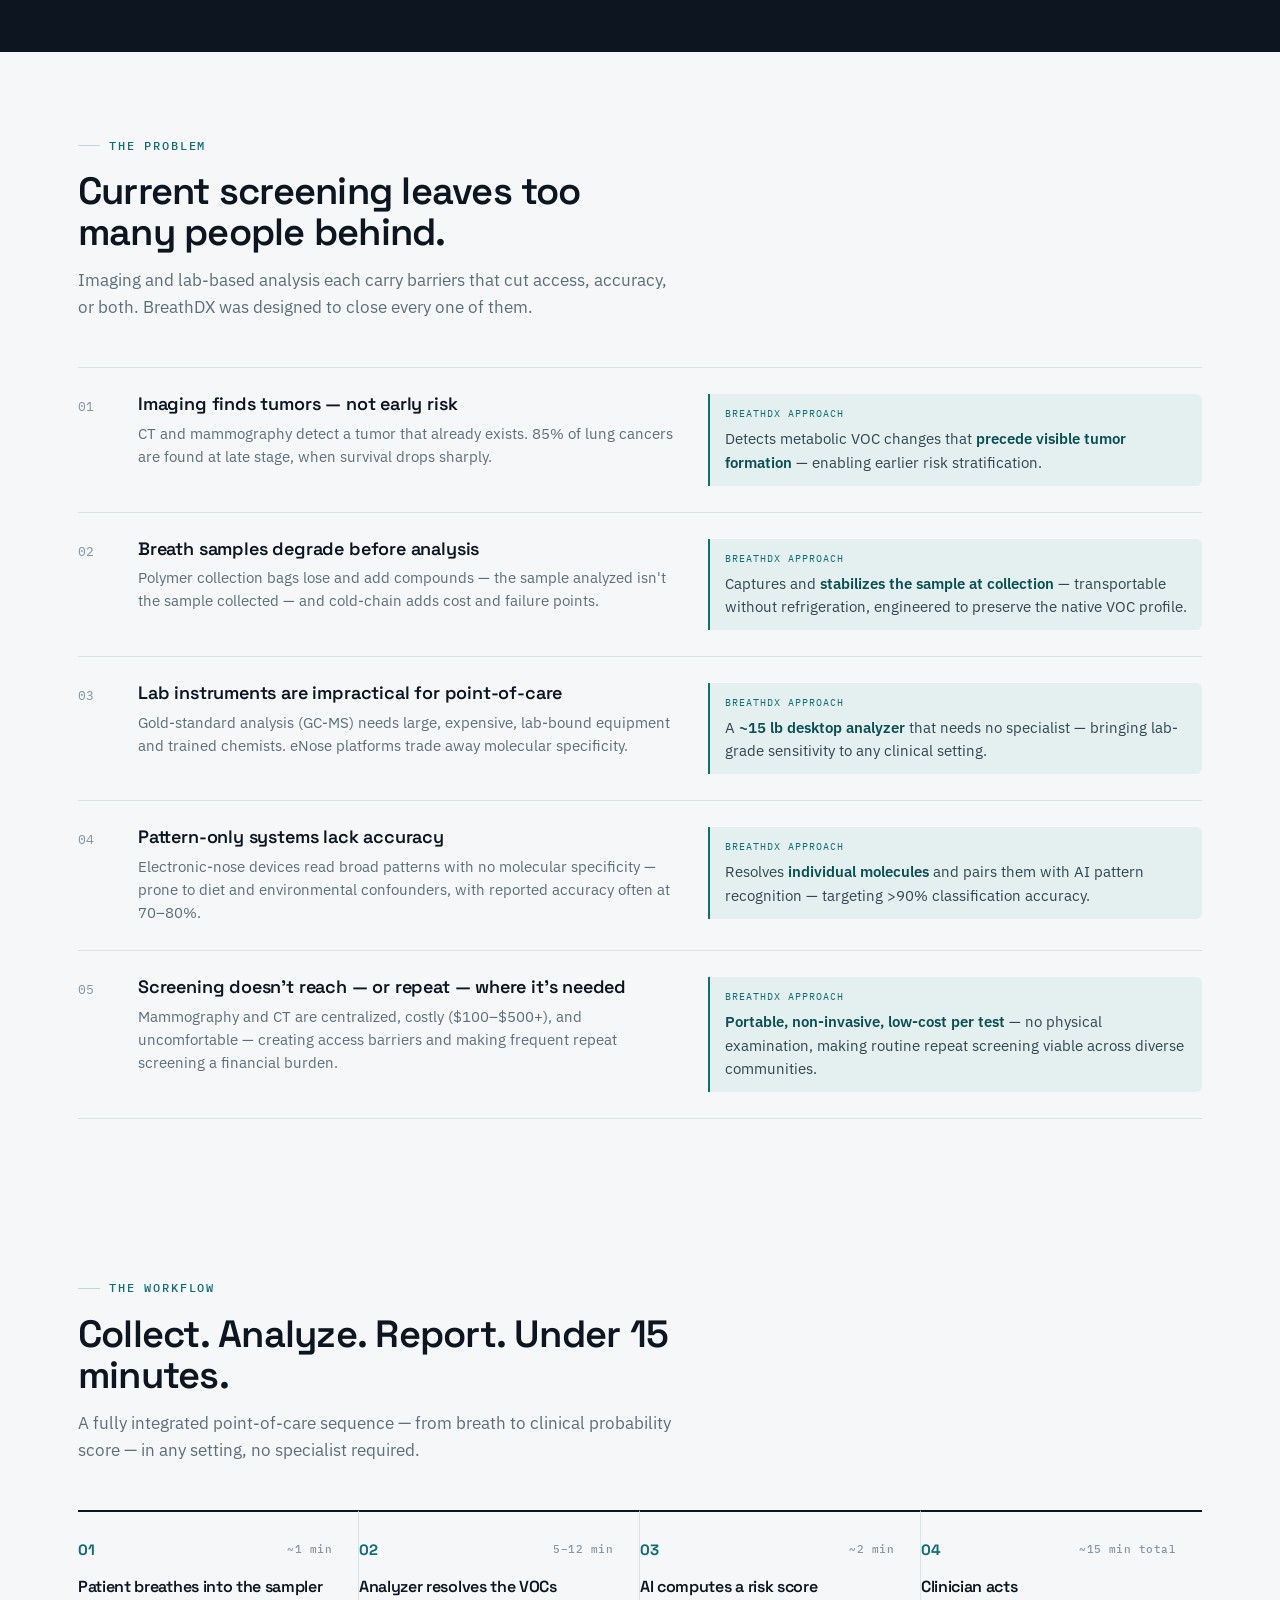
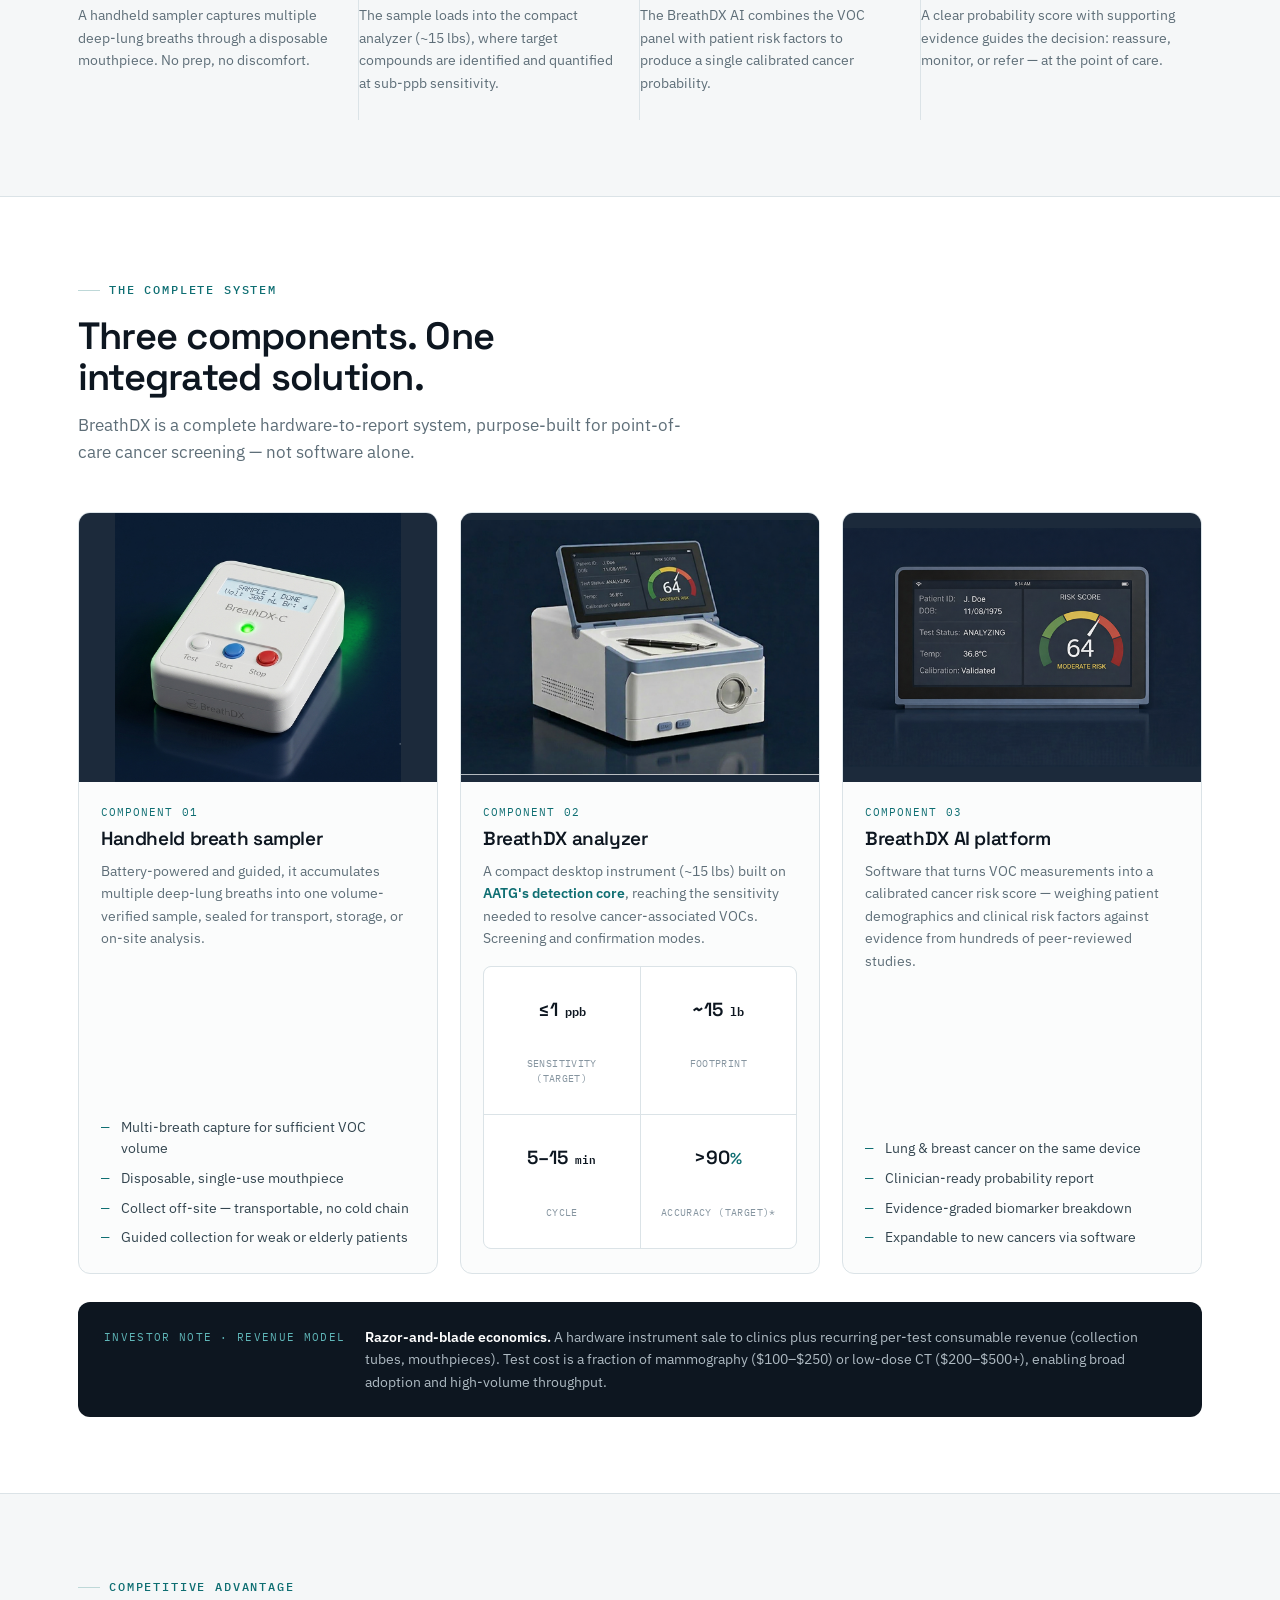
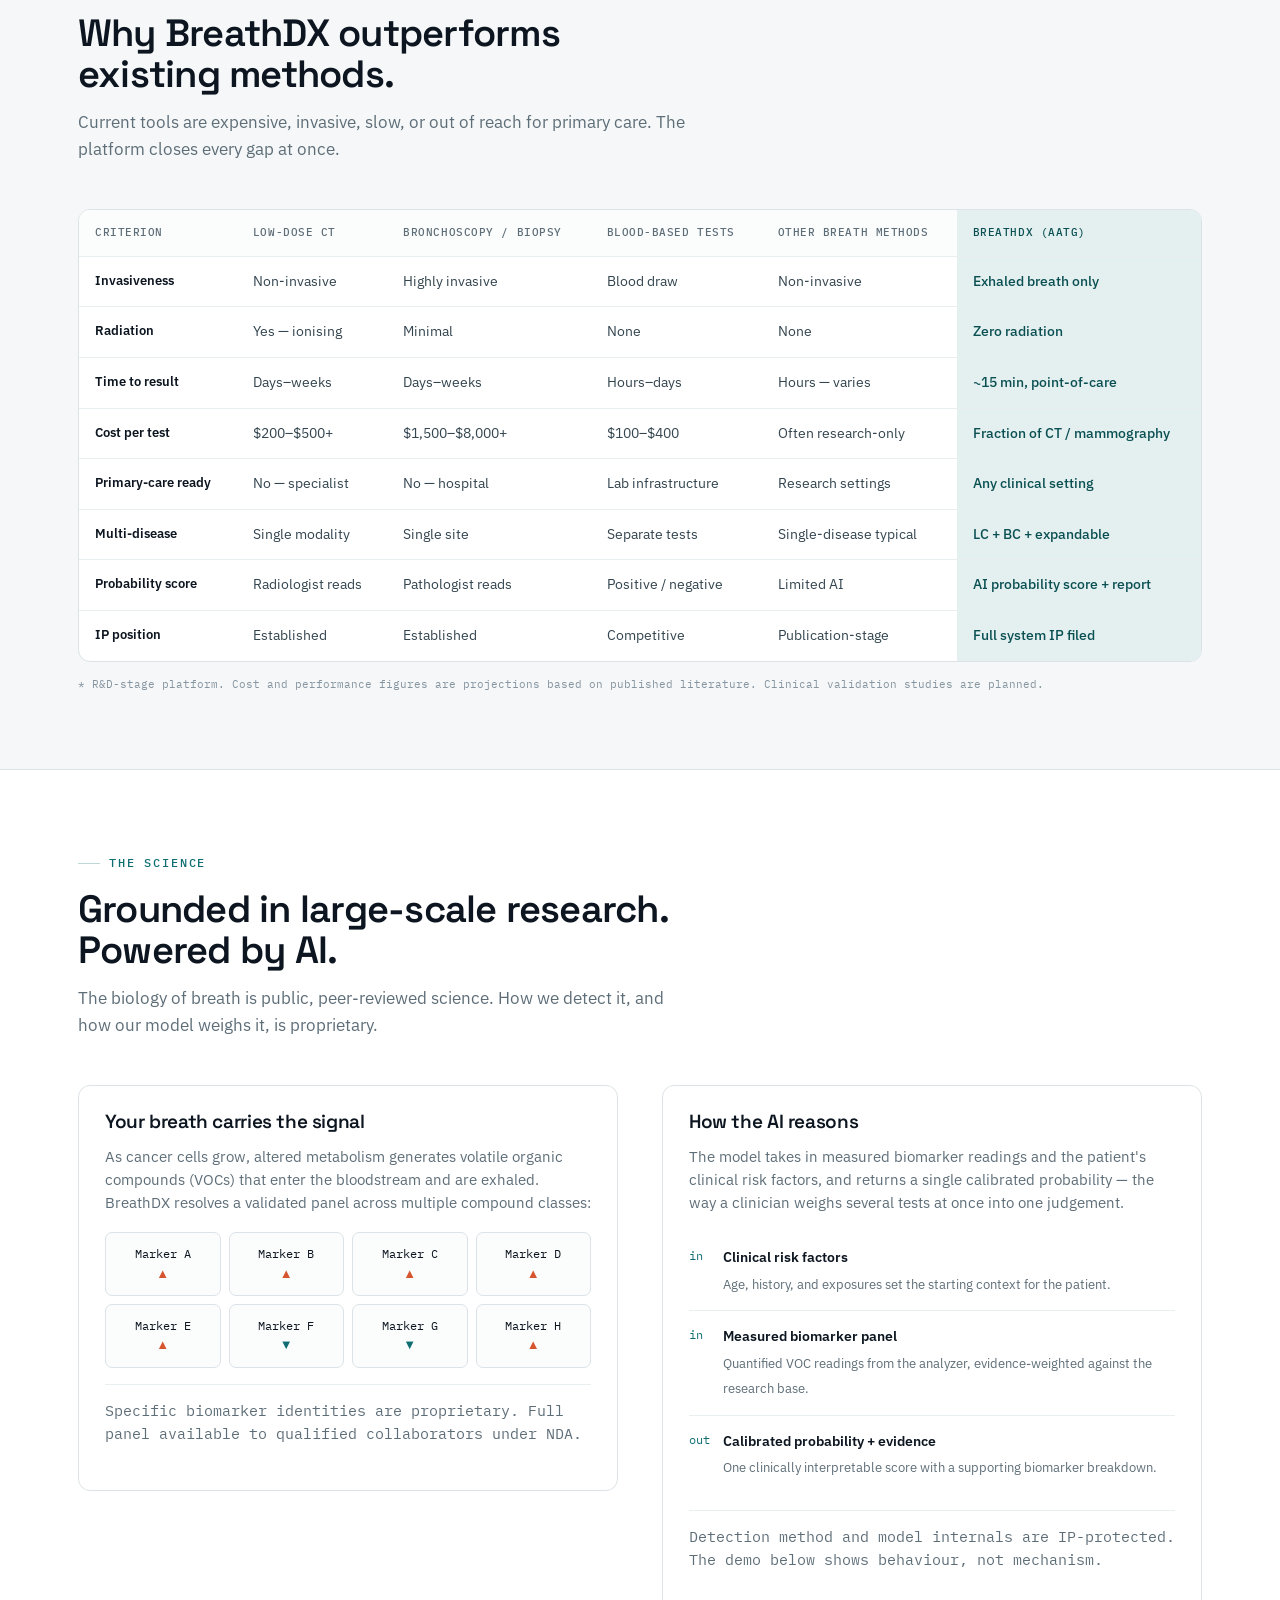
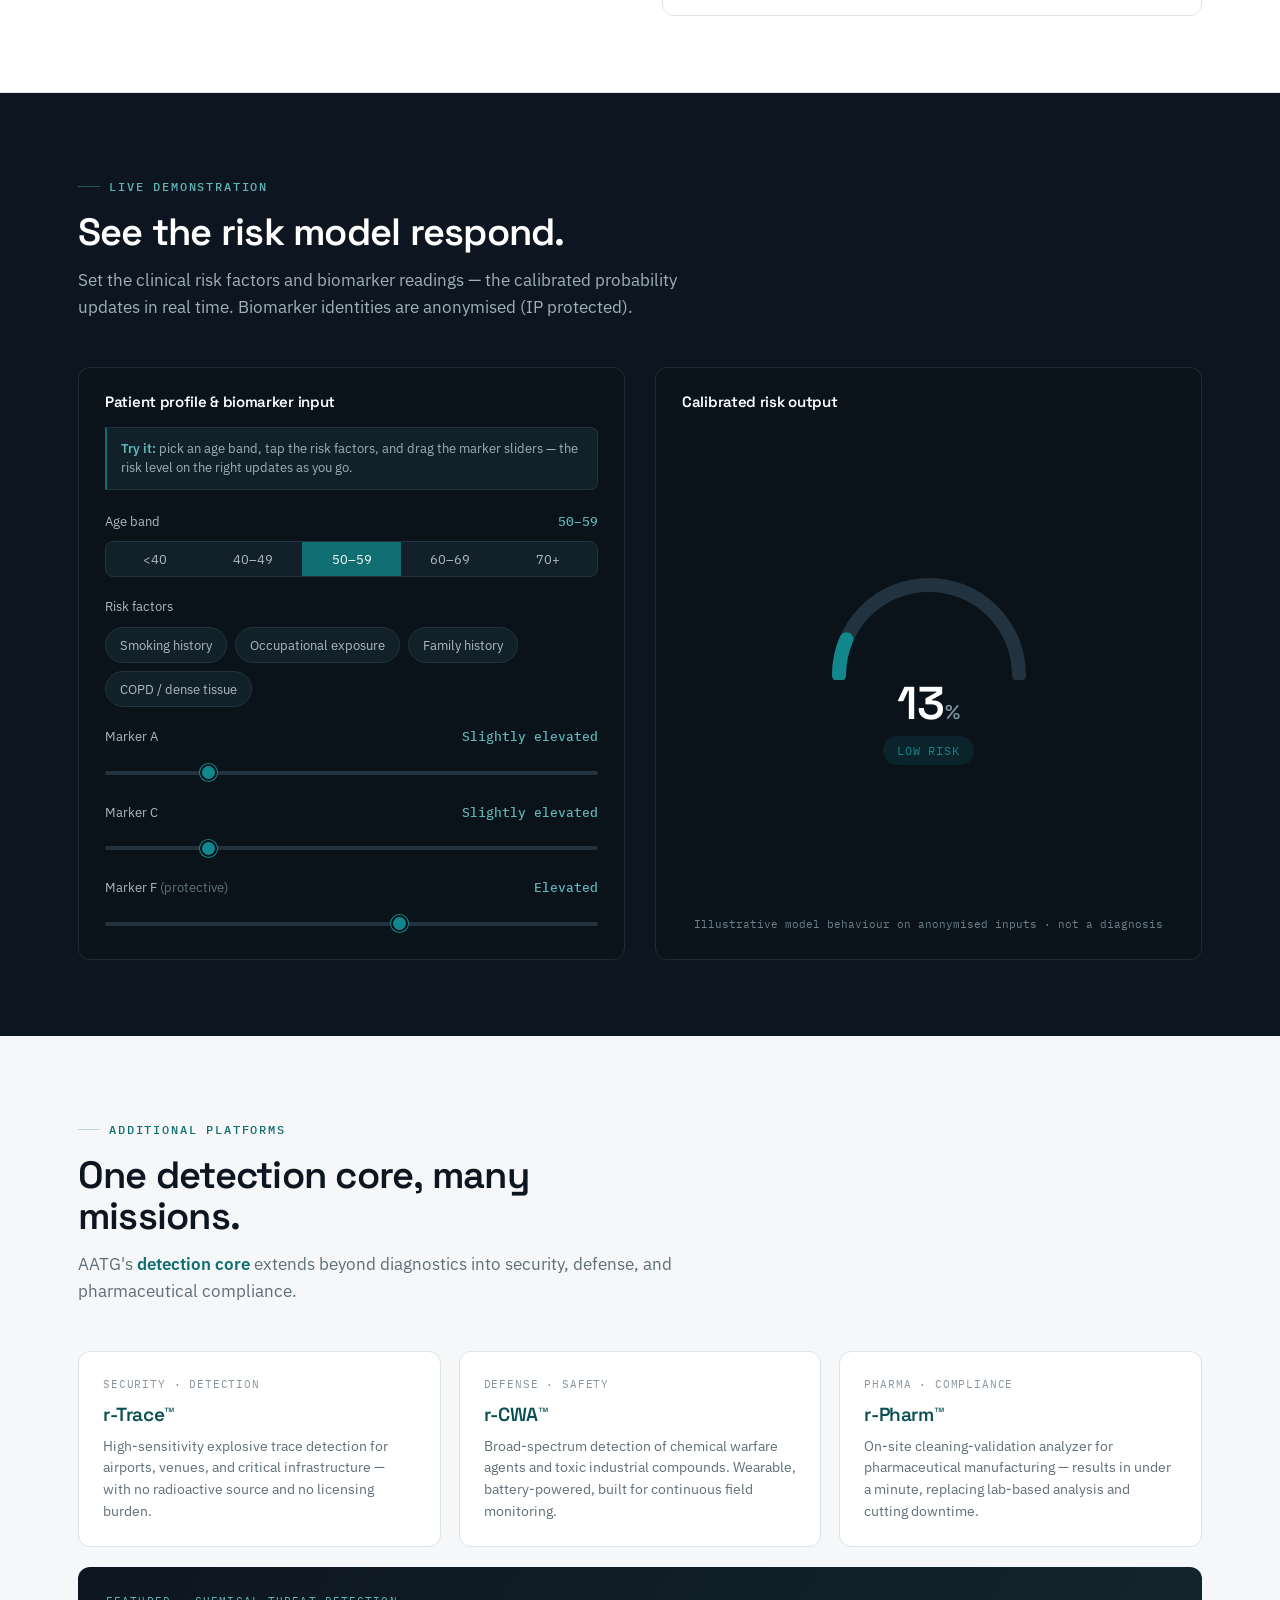
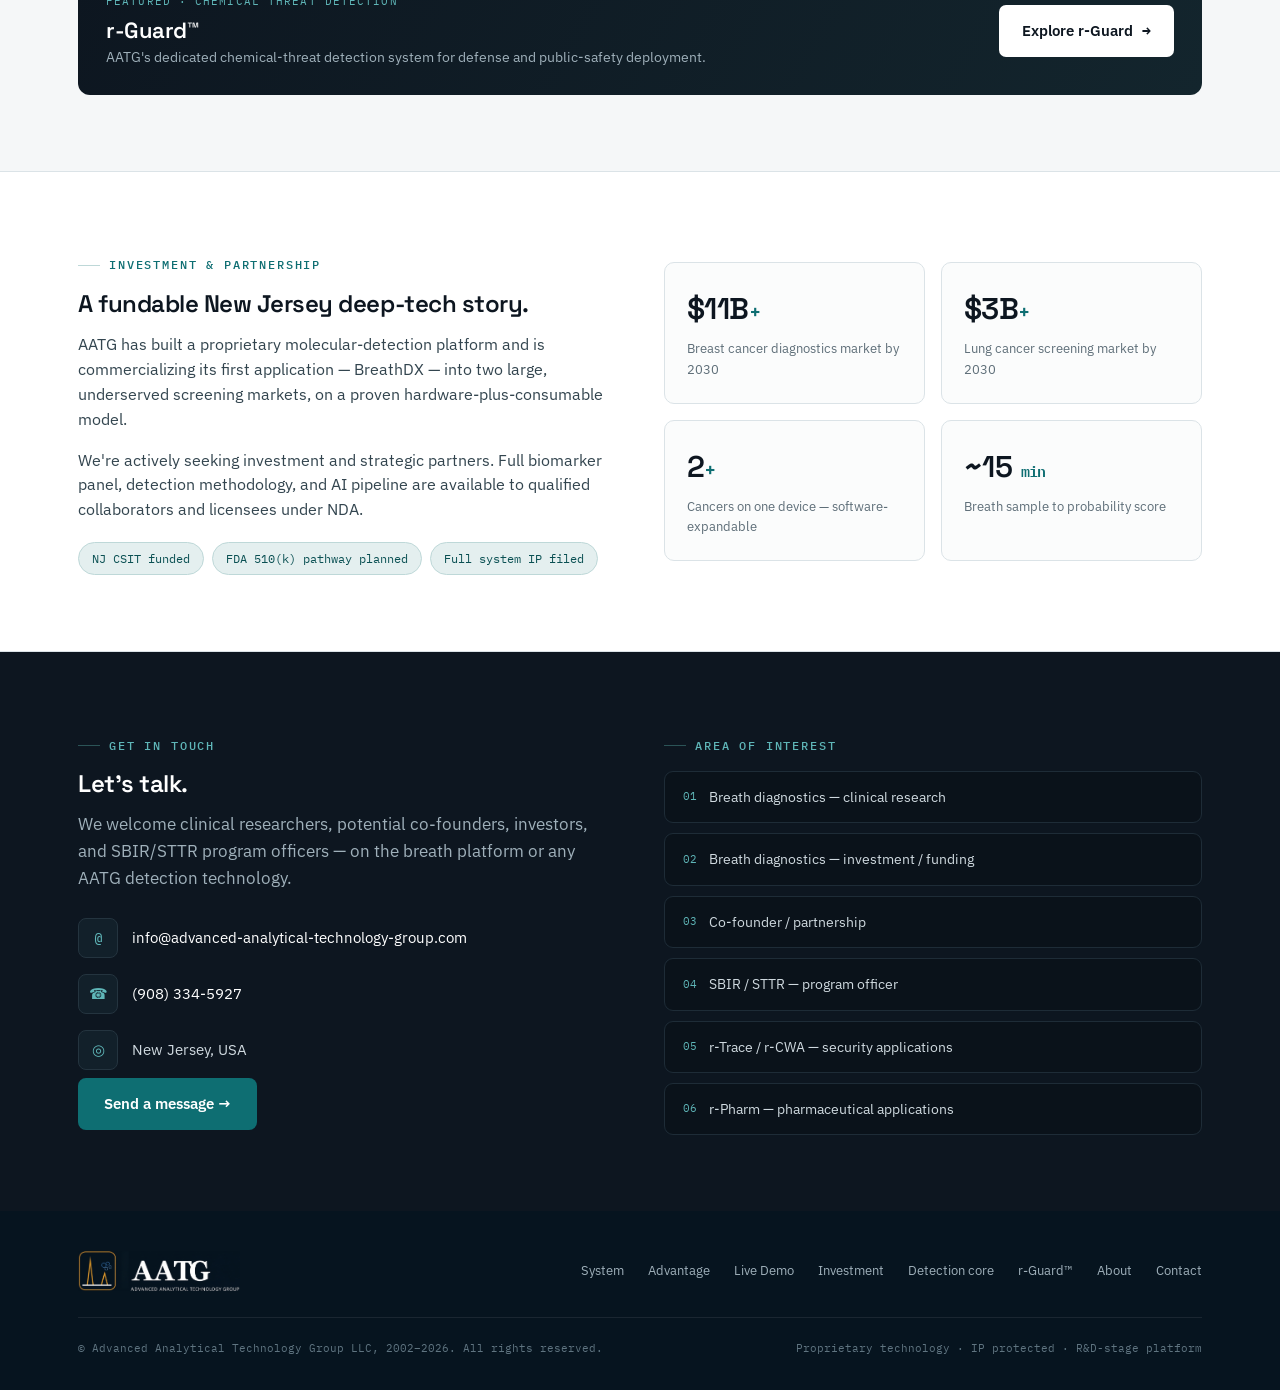
==== commit 37cc9bb3: "Refine description and update links in index.html Updated the description meta tag to specify 'a sin" ====
--- a/index.html
+++ b/index.html
@@ -4,7 +4,7 @@
 <meta charset="UTF-8">
 <meta name="viewport" content="width=device-width, initial-scale=1.0">
 <title>BreathDX™ — Point-of-Care Breath Cancer Screening | AATG</title>
-<meta name="description" content="BreathDX by AATG: a point-of-care system that screens for cancer from breath samples — handheld sampler, compact analyzer, and calibrated AI risk report in under 15 minutes.">
+<meta name="description" content="BreathDX by AATG: a point-of-care system that screens for cancer from a single breath — handheld sampler, compact analyzer, and calibrated AI risk report in under 15 minutes.">
 <link rel="icon" type="image/png" href="images/favicon.png">
 <link rel="preconnect" href="https://fonts.googleapis.com">
 <link rel="preconnect" href="https://fonts.gstatic.com" crossorigin>
@@ -162,9 +162,9 @@
       <a href="#science">Science</a>
       <a href="#demo">Live Demo</a>
       <a href="#invest">Investment</a>
+      <a href="gc-detector.html">Detection core</a>
       <a class="alt" href="r-guard.html">r-Guard ↗</a>
       <a href="about.html">About</a>
-      <a href="gc-detector.html">Detection core</a>
       <a class="nav-cta" href="#contact">Contact</a>
     </nav>
     <button class="burger" id="burger" aria-label="Menu"><span></span></button>
@@ -182,7 +182,7 @@
           <span class="tag lead">Breast Cancer</span>
           <span class="tag">Multi-disease platform</span>
         </div>
-        <h1>Cancer screening from a <span class="u">Exhaled breath.</span></h1>
+        <h1>Cancer screening from a <span class="u">single breath.</span></h1>
         <p class="lede">A complete point-of-care system — from a handheld breath sampler to a compact analyzer to a <b>calibrated AI risk report</b> — delivered in under 15 minutes. No needles. No radiation. No specialist required.</p>
         <div class="cta-row">
           <a class="btn btn-primary" href="#system">See the system <span class="ar">→</span></a>
@@ -335,12 +335,12 @@
         <div class="body">
           <div class="k">Component 02</div>
           <h3>BreathDX analyzer</h3>
-          <p>A compact desktop instrument (~15 lbs) built on AATG's proprietary detection technology, reaching the sensitivity needed to resolve cancer-associated VOCs. Screening and confirmation modes.</p>
+          <p>A compact desktop instrument (~15 lbs) built on <a href="gc-detector.html" style="color:var(--teal);font-weight:600">AATG's detection core</a>, reaching the sensitivity needed to resolve cancer-associated VOCs. Screening and confirmation modes.</p>
           <div class="specrow sq">
-            <div><div class="val">≤1<small class="mono" style="font-size:12px"> ppb</small></div><div class="cap">Sensitivity</div></div>
+            <div><div class="val">≤1<small class="mono" style="font-size:12px"> ppb</small></div><div class="cap">Sensitivity (target)</div></div>
             <div><div class="val">~15<small class="mono" style="font-size:12px"> lb</small></div><div class="cap">Footprint</div></div>
             <div><div class="val">5–15<small class="mono" style="font-size:11px"> min</small></div><div class="cap">Cycle</div></div>
-            <div><div class="val">&gt;90<small style="color:var(--teal)">%</small></div><div class="cap">Accuracy*</div></div>
+            <div><div class="val">&gt;90<small style="color:var(--teal)">%</small></div><div class="cap">Accuracy (target)*</div></div>
           </div>
         </div>
       </div>
@@ -486,7 +486,7 @@
     <div class="section-head">
       <span class="eyebrow">Additional platforms</span>
       <h2>One detection core, many missions.</h2>
-      <p>AATG's proprietary detection platform extends beyond diagnostics into security, defense, and pharmaceutical compliance.</p>
+      <p>AATG's <a href="gc-detector.html" style="color:var(--teal);font-weight:600">detection core</a> extends beyond diagnostics into security, defense, and pharmaceutical compliance.</p>
     </div>
     <div class="grid-3">
       <div class="plat rv"><div class="k">Security · Detection</div><h3>r-Trace™</h3><p>High-sensitivity explosive trace detection for airports, venues, and critical infrastructure — with no radioactive source and no licensing burden.</p></div>
@@ -562,7 +562,7 @@
     <div class="ft-in">
       <a class="ft-logo" href="index.html"><img src="images/aatg_logo.png" alt="AATG"></a>
       <nav class="ft-links">
-        <a href="#system">System</a><a href="#advantage">Advantage</a><a href="#demo">Live Demo</a><a href="#invest">Investment</a><a href="r-guard.html">r-Guard™</a><a href="about.html">About</a><a href="#contact">Contact</a>
+        <a href="#system">System</a><a href="#advantage">Advantage</a><a href="#demo">Live Demo</a><a href="#invest">Investment</a><a href="gc-detector.html">Detection core</a><a href="r-guard.html">r-Guard™</a><a href="about.html">About</a><a href="#contact">Contact</a>
       </nav>
     </div>
     <div class="ft-legal">
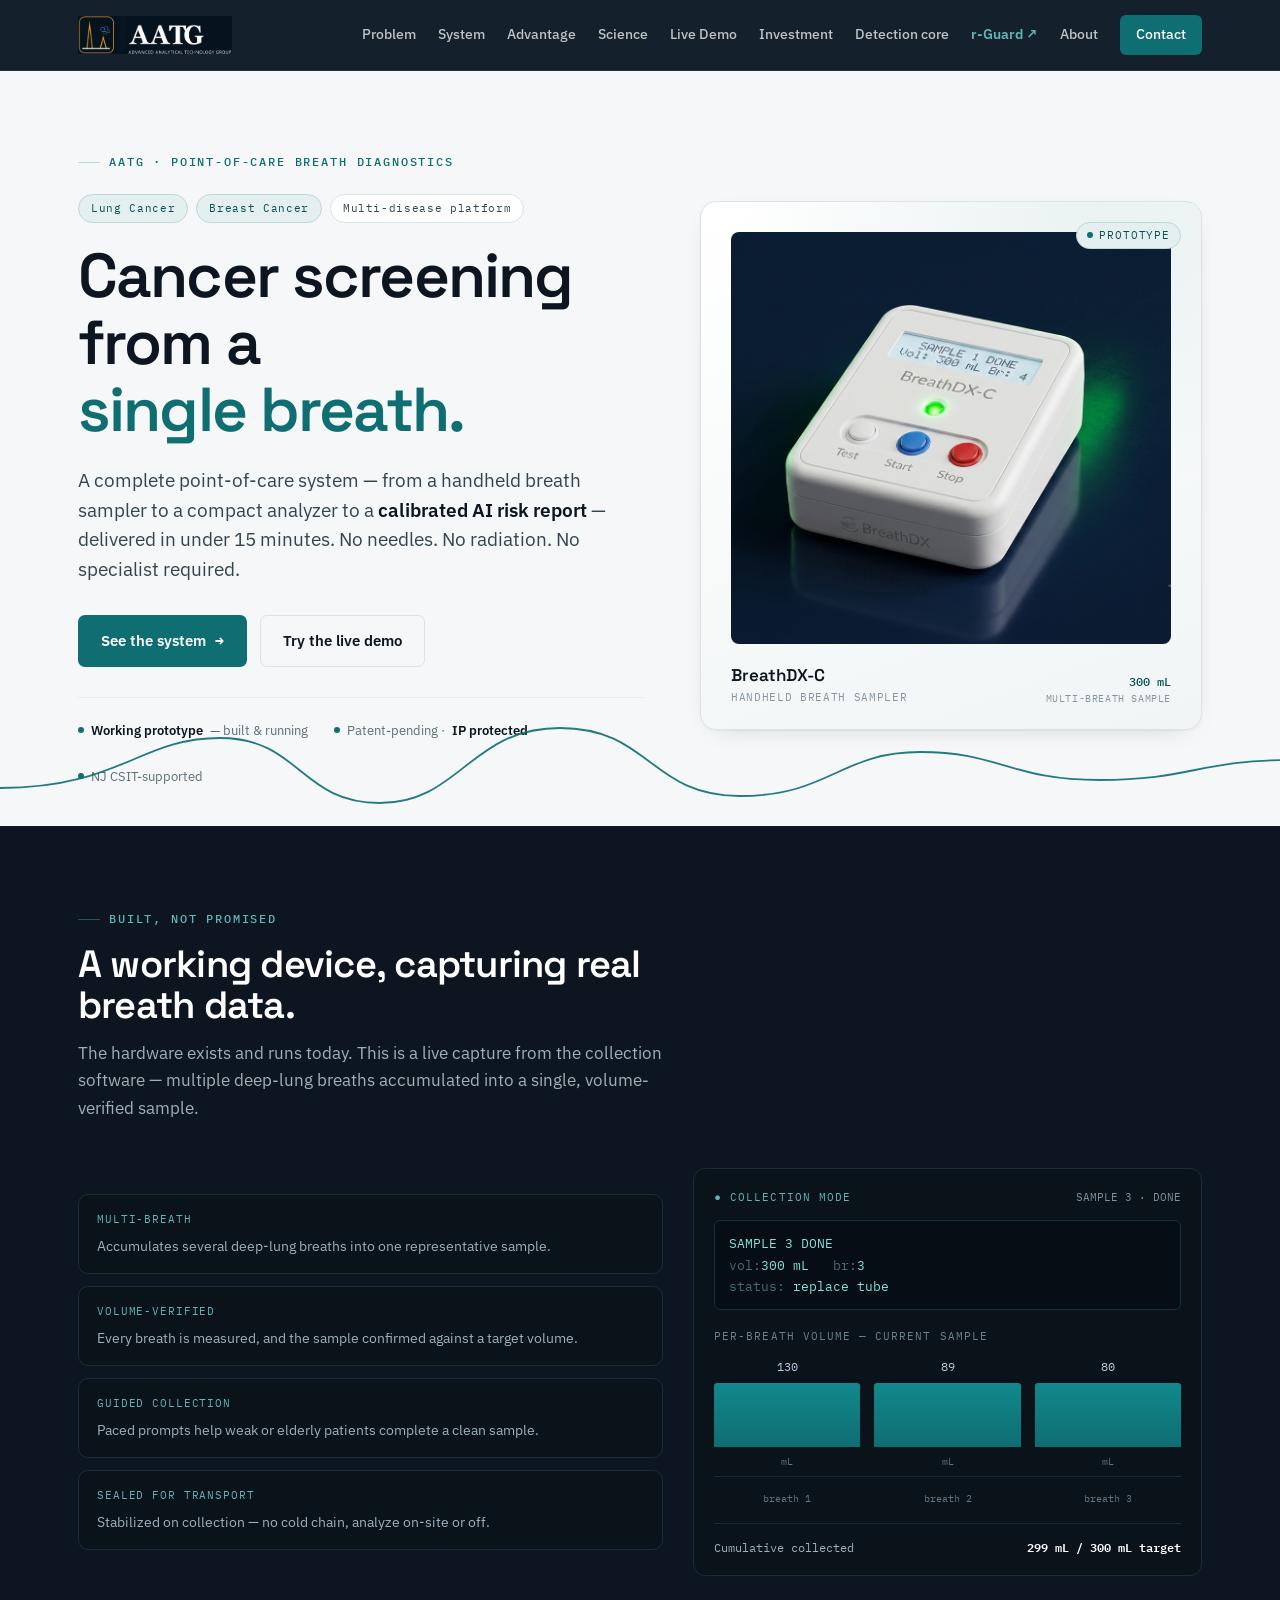
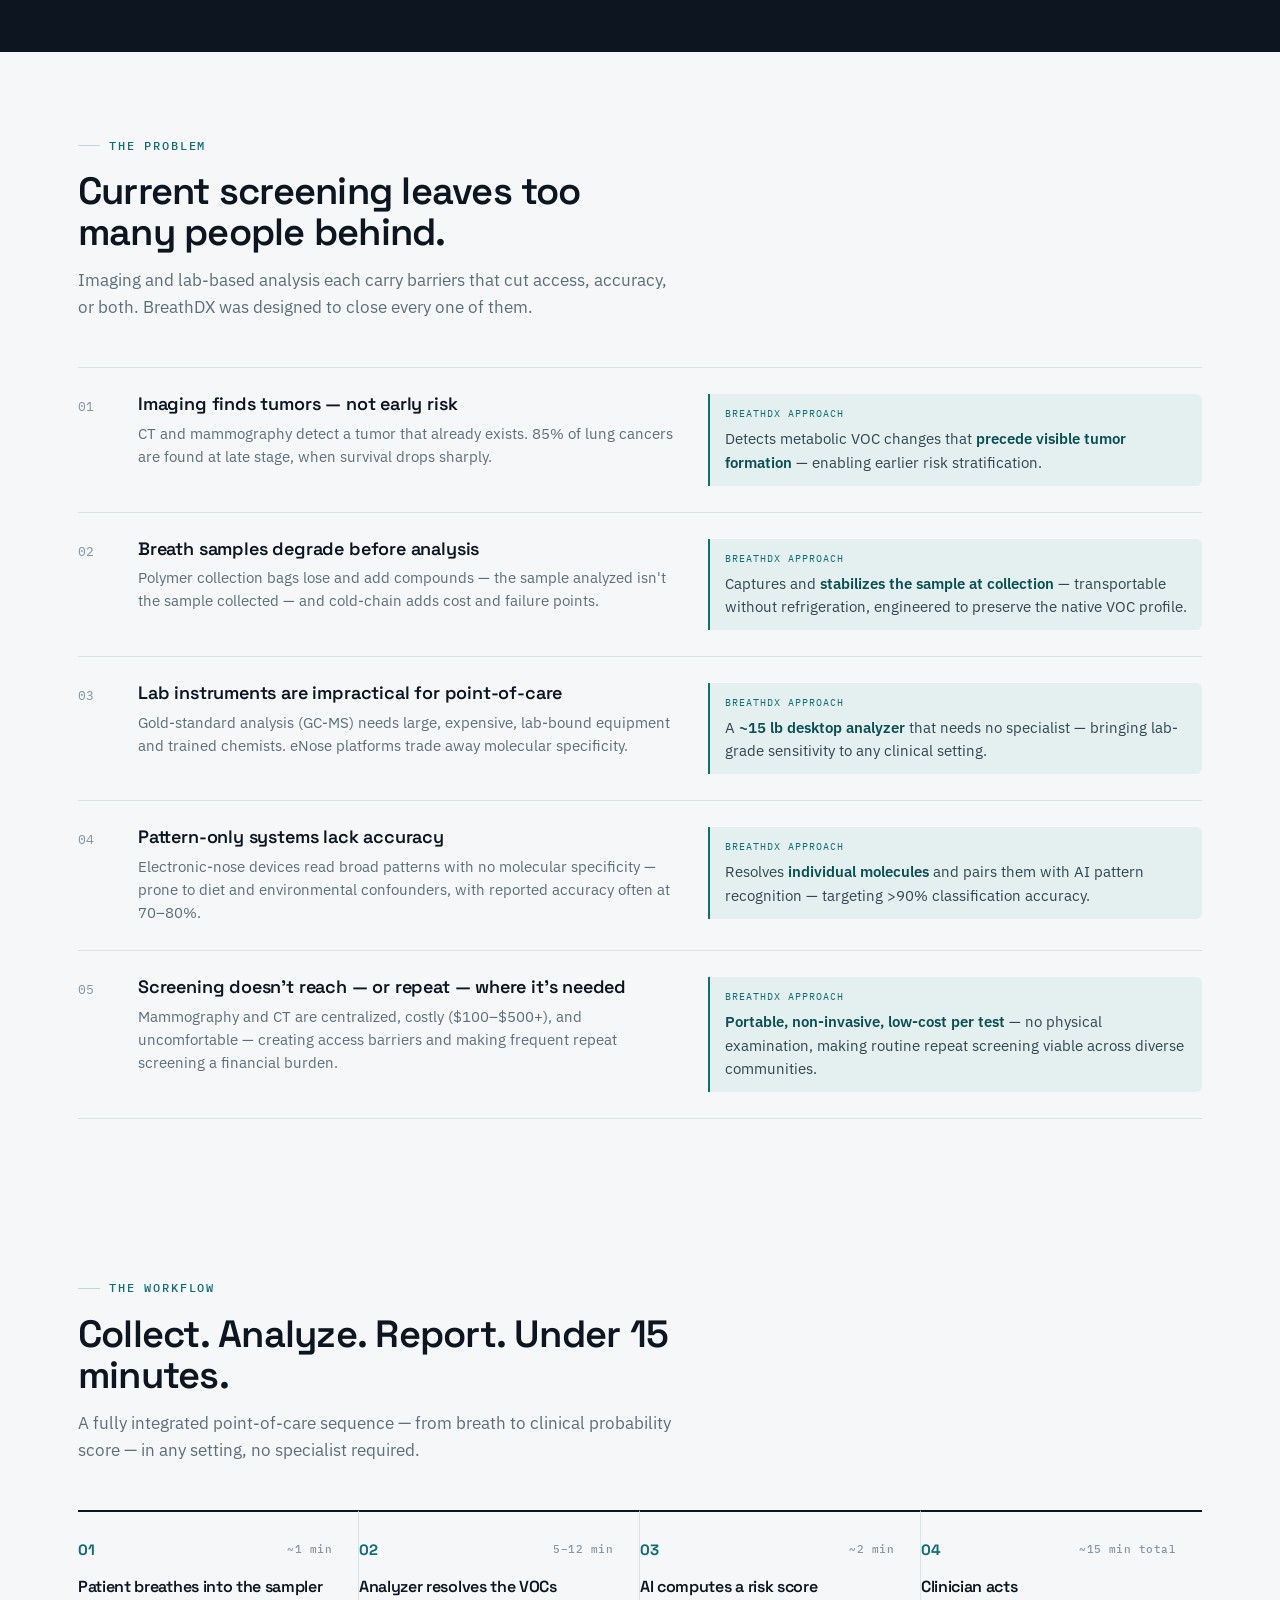
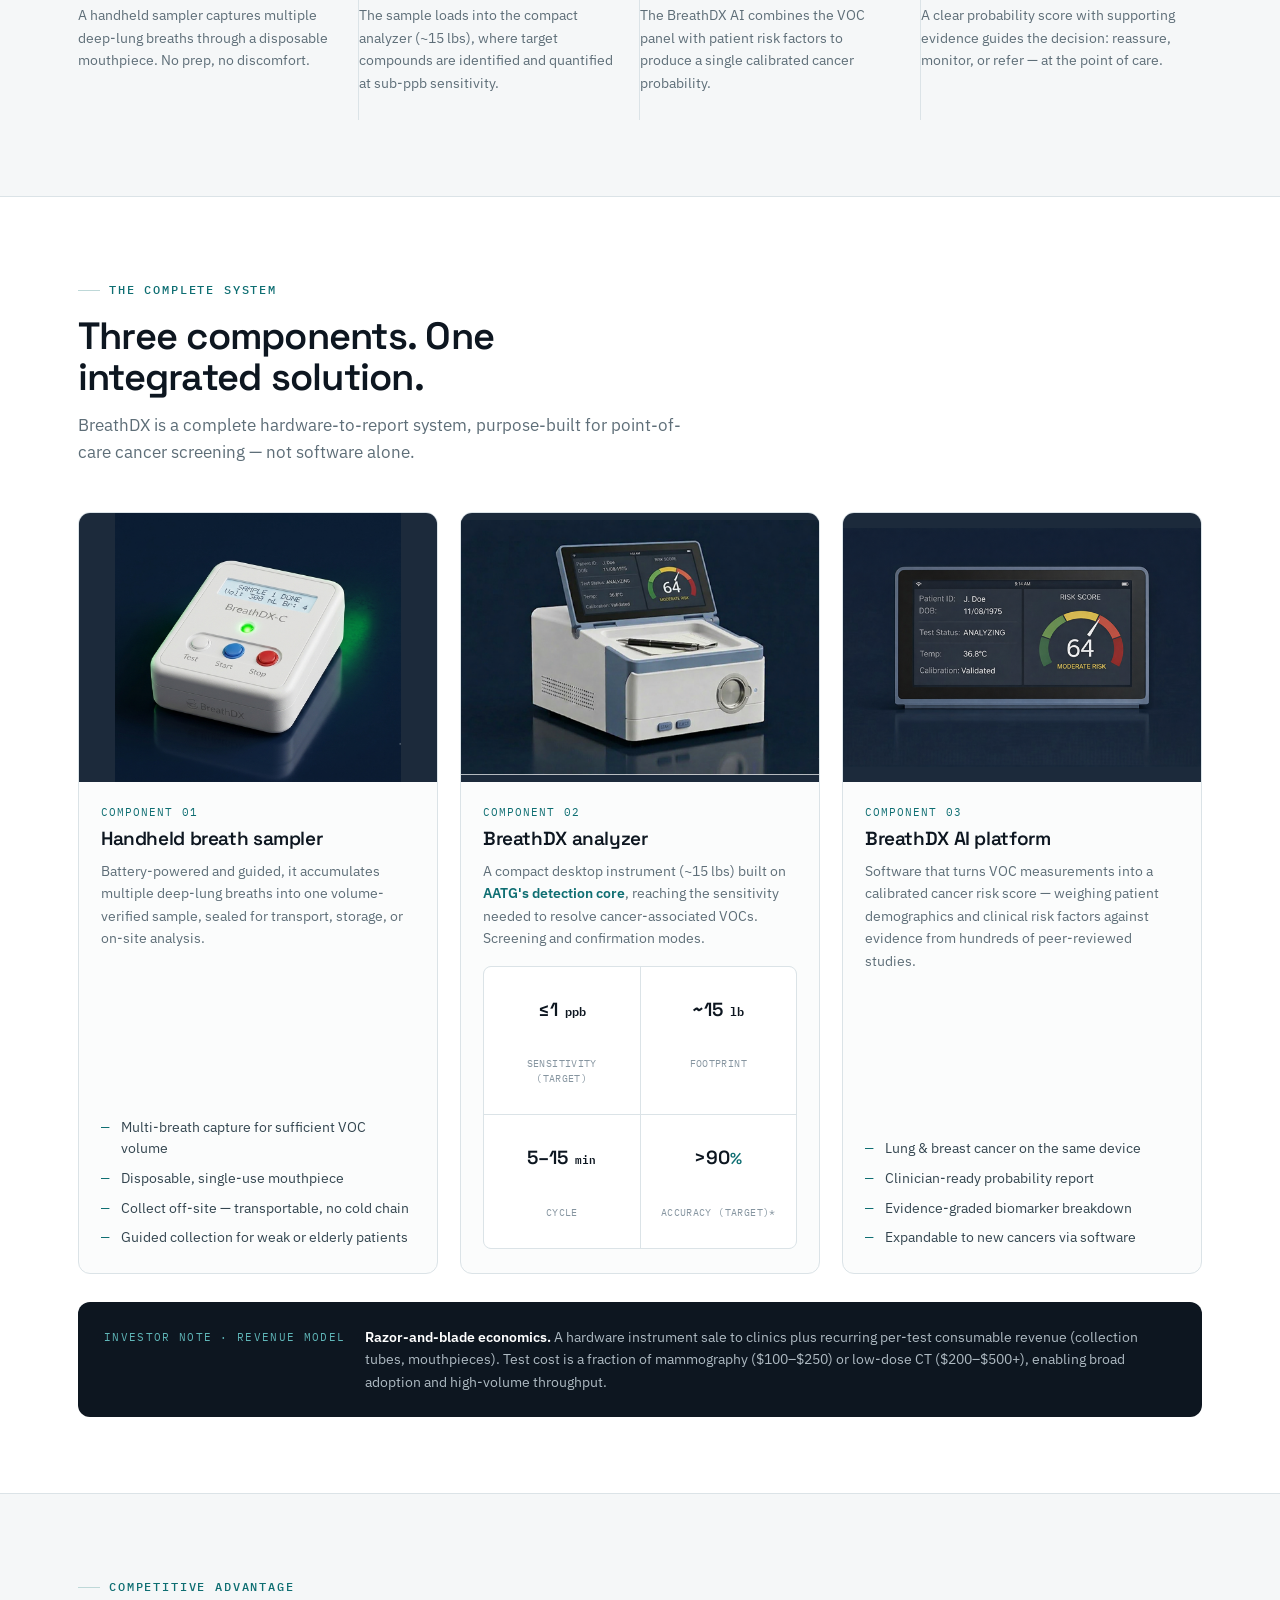
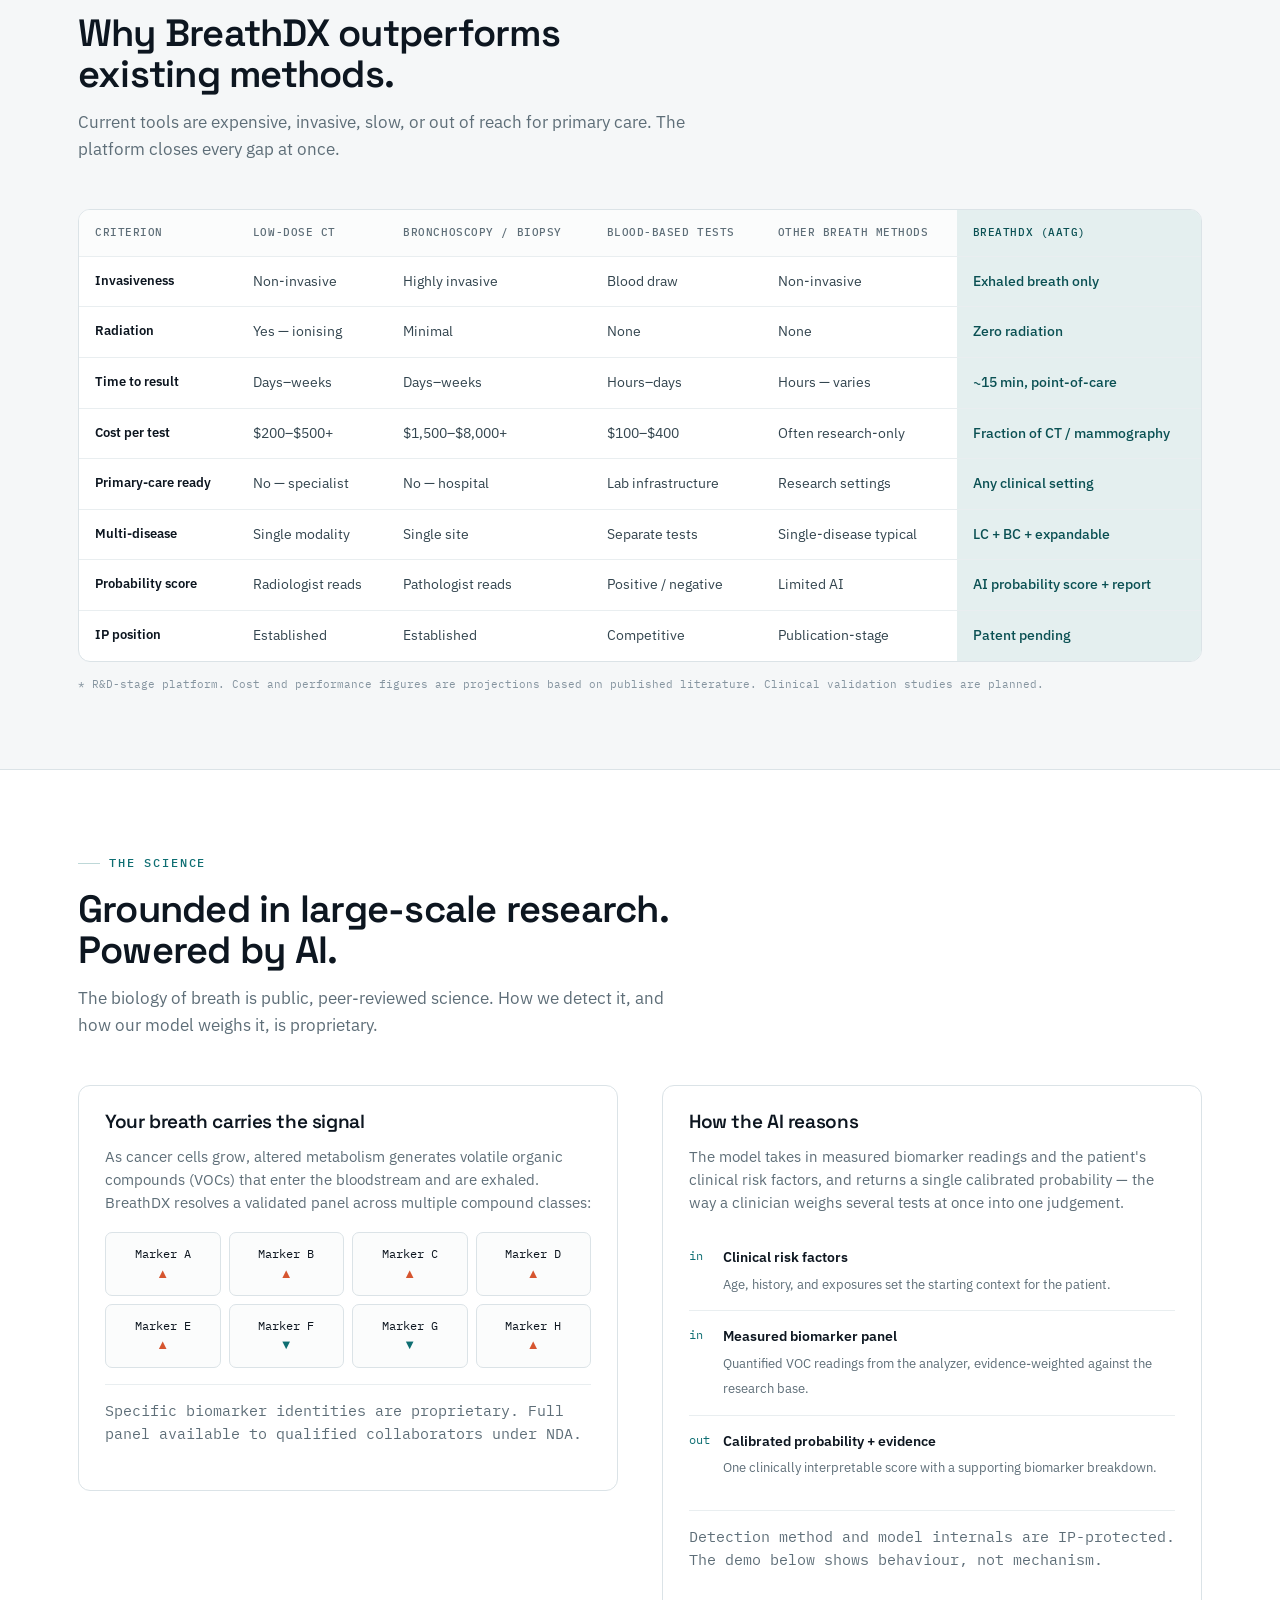
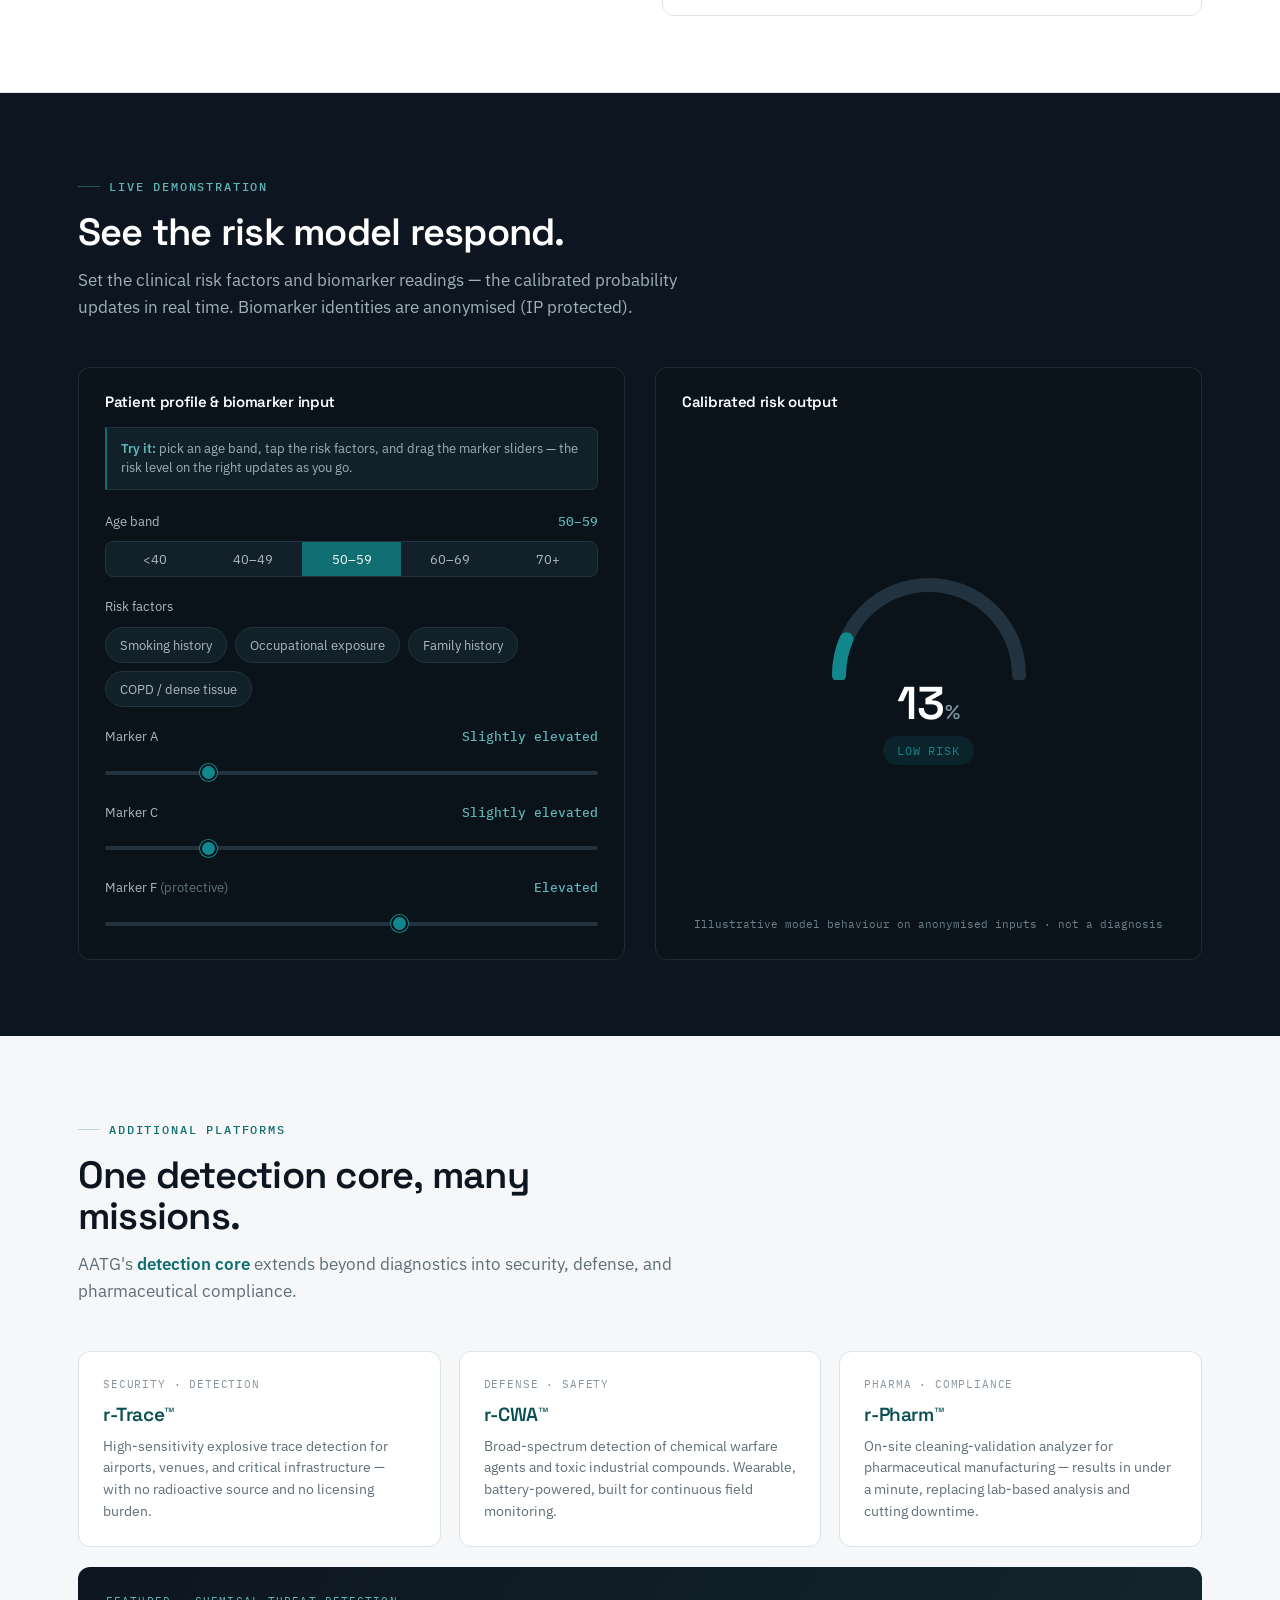
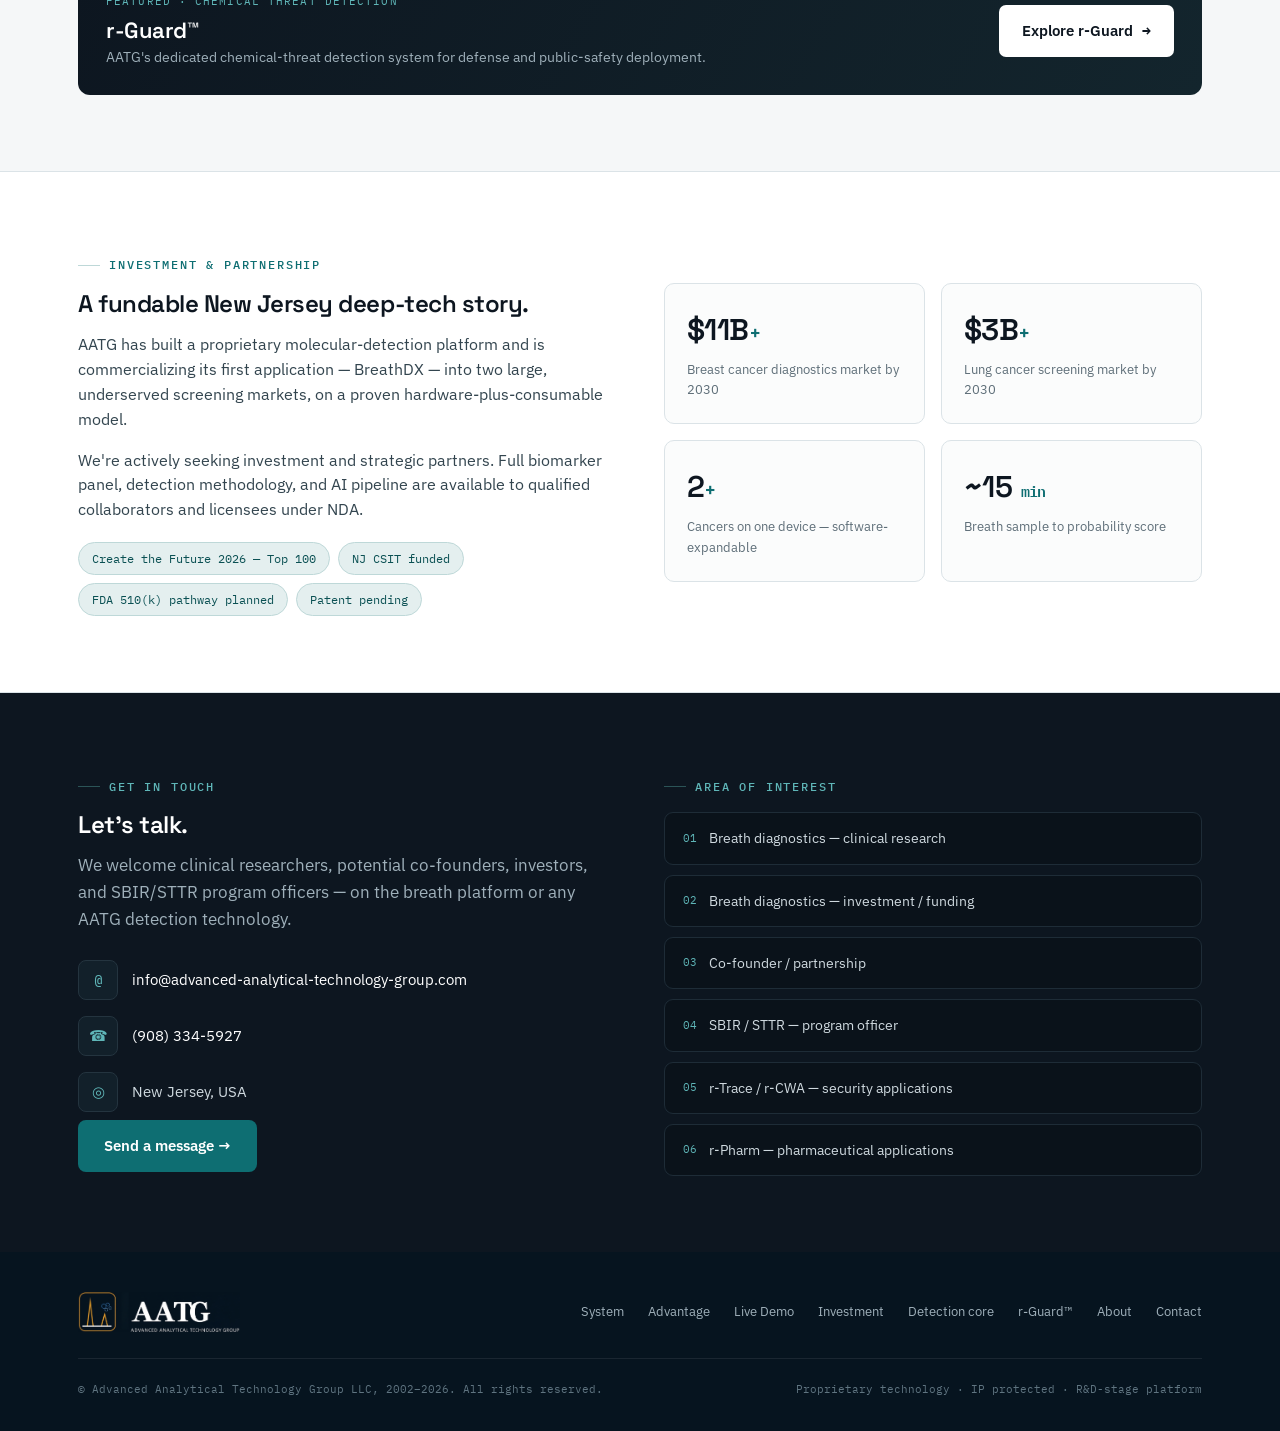
==== commit dfd6b149: "Update IP position and funding information" ====
--- a/index.html
+++ b/index.html
@@ -387,7 +387,7 @@
           <tr><th>Primary-care ready</th><td>No — specialist</td><td>No — hospital</td><td>Lab infrastructure</td><td>Research settings</td><td class="us">Any clinical setting</td></tr>
           <tr><th>Multi-disease</th><td>Single modality</td><td>Single site</td><td>Separate tests</td><td>Single-disease typical</td><td class="us">LC + BC + expandable</td></tr>
           <tr><th>Probability score</th><td>Radiologist reads</td><td>Pathologist reads</td><td>Positive / negative</td><td>Limited AI</td><td class="us">AI probability score + report</td></tr>
-          <tr><th>IP position</th><td>Established</td><td>Established</td><td>Competitive</td><td>Publication-stage</td><td class="us">Full system IP filed</td></tr>
+          <tr><th>IP position</th><td>Established</td><td>Established</td><td>Competitive</td><td>Publication-stage</td><td class="us">Patent pending</td></tr>
         </tbody>
       </table>
     </div>
@@ -514,7 +514,7 @@
         <p>AATG has built a proprietary molecular-detection platform and is commercializing its first application — BreathDX — into two large, underserved screening markets, on a proven hardware-plus-consumable model.</p>
         <p>We're actively seeking investment and strategic partners. Full biomarker panel, detection methodology, and AI pipeline are available to qualified collaborators and licensees under NDA.</p>
         <div class="inv-tags">
-          <span>NJ CSIT funded</span><span>FDA 510(k) pathway planned</span><span>Full system IP filed</span>
+          <span><a href="https://contest.techbriefs.com/2026/top-100" target="_blank" rel="noopener" style="color:inherit">Create the Future 2026 — Top 100</a></span><span>NJ CSIT funded</span><span>FDA 510(k) pathway planned</span><span>Patent pending</span>
         </div>
       </div>
       <div class="inv-stats">
